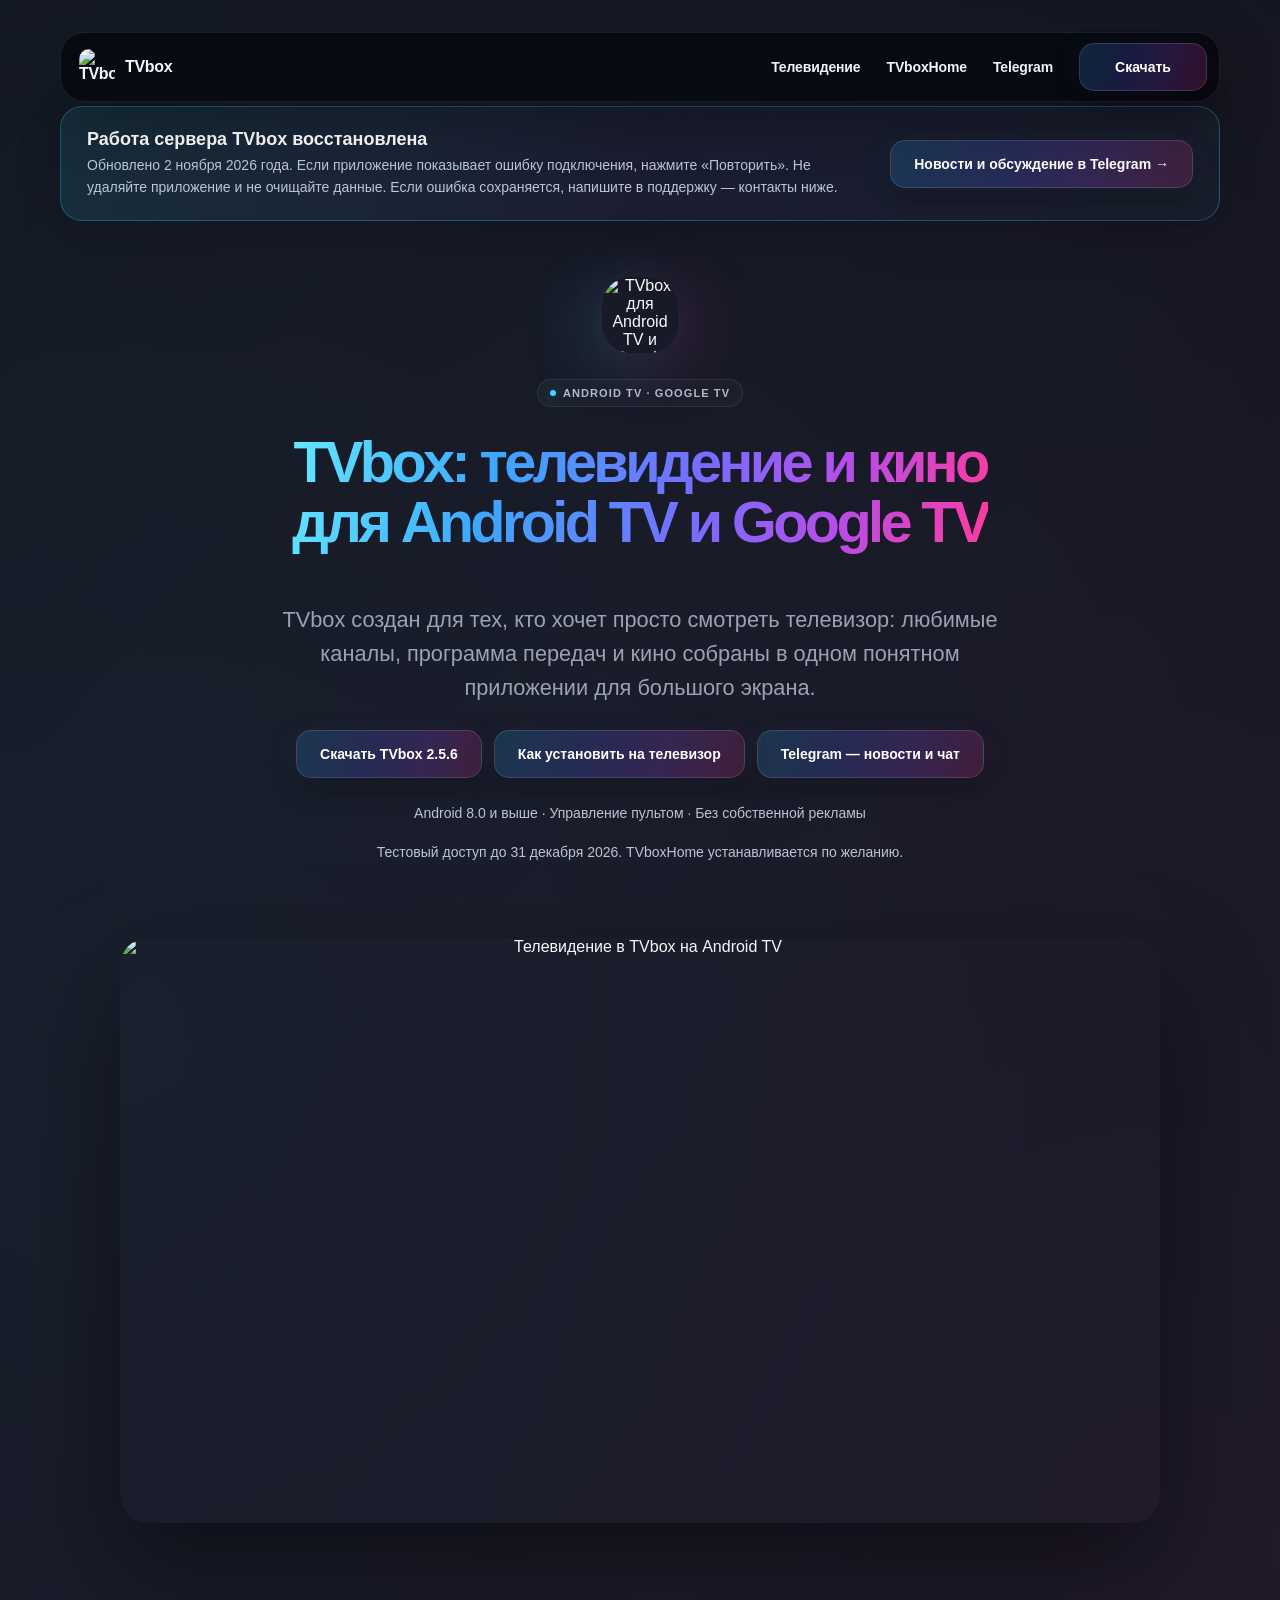
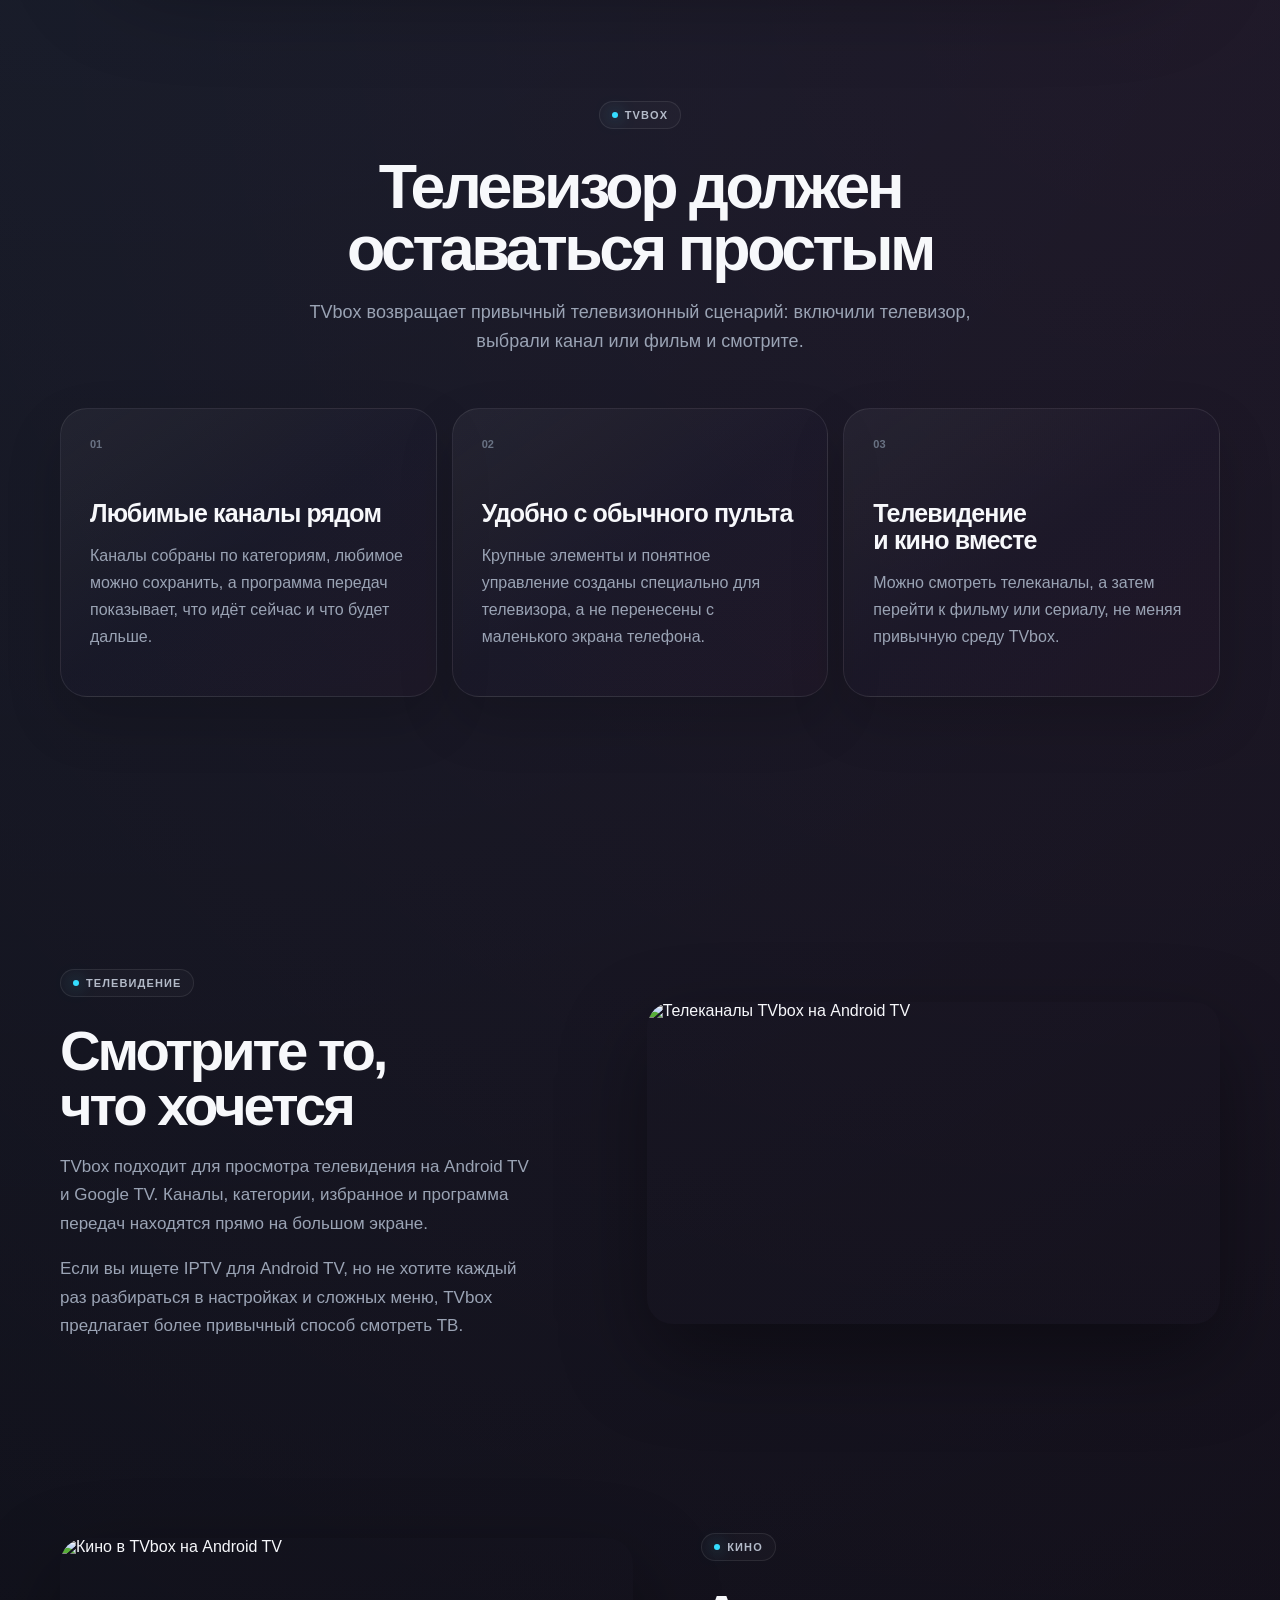
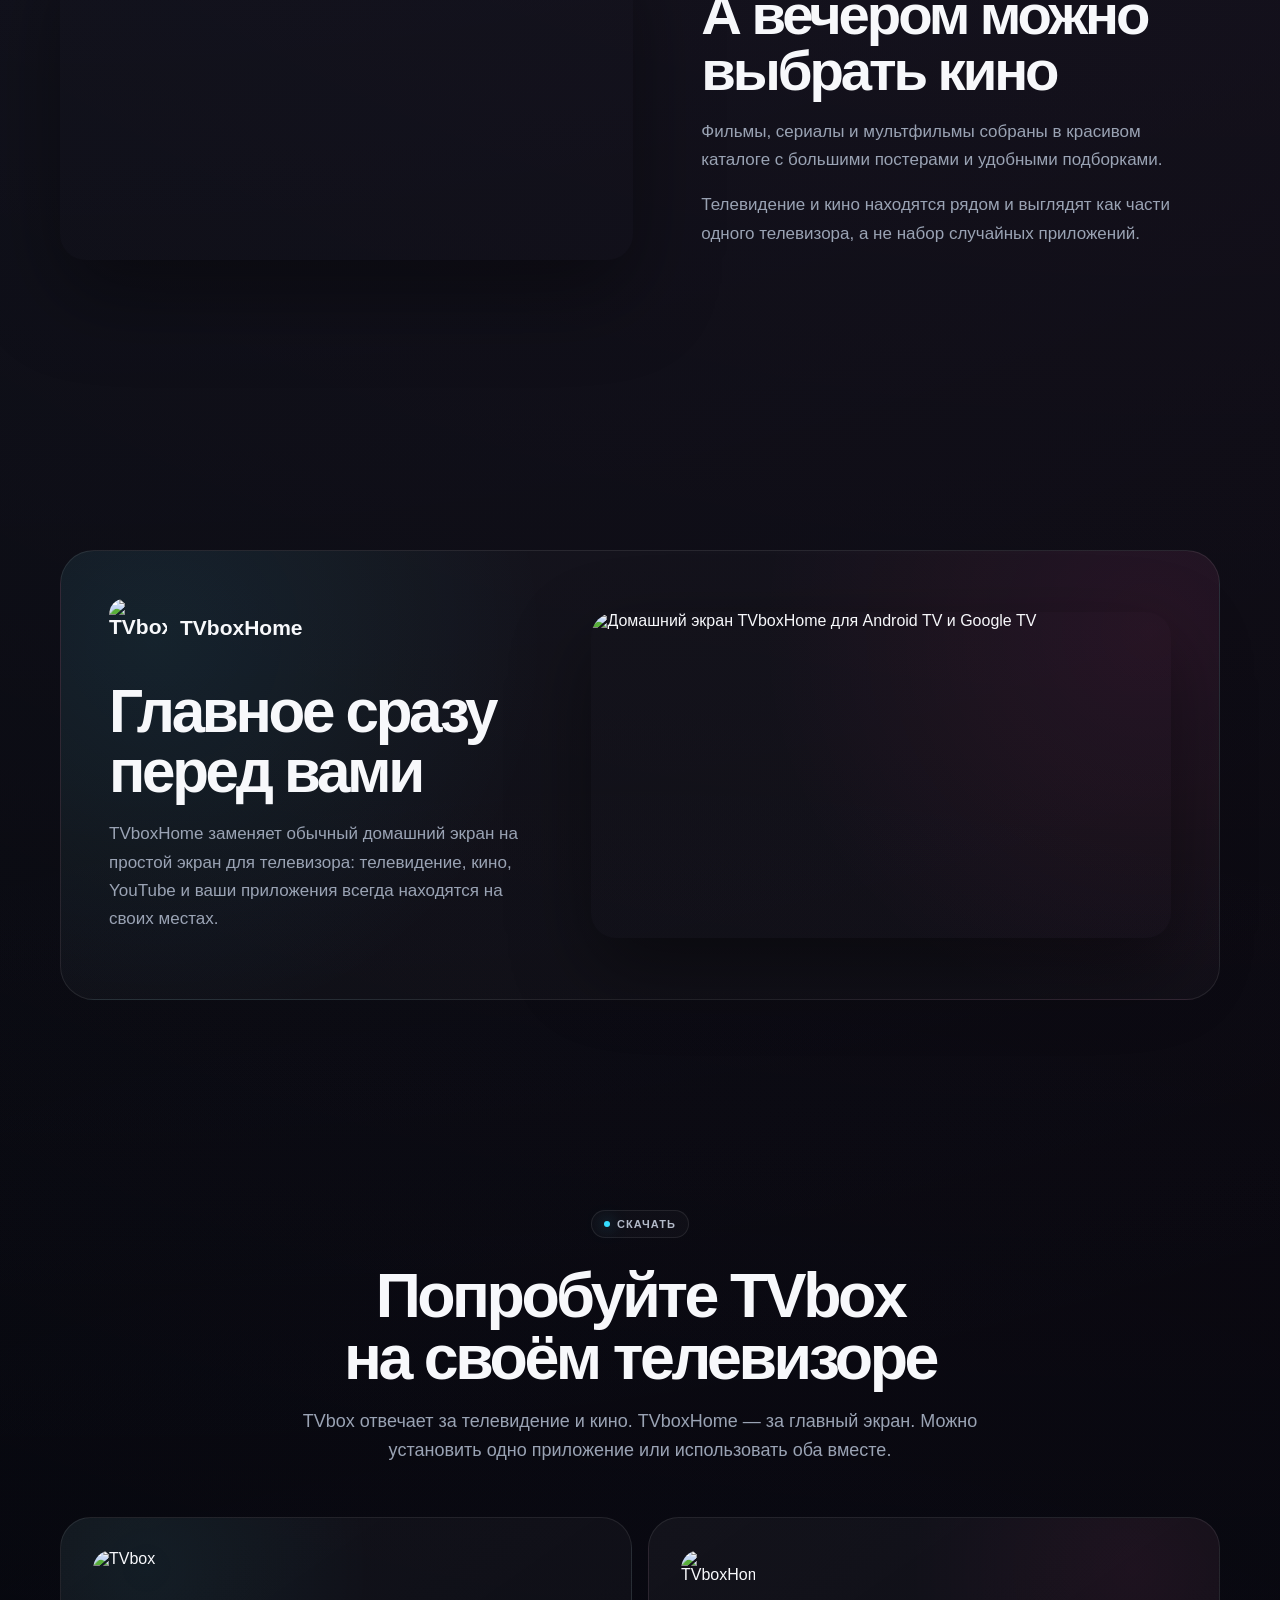
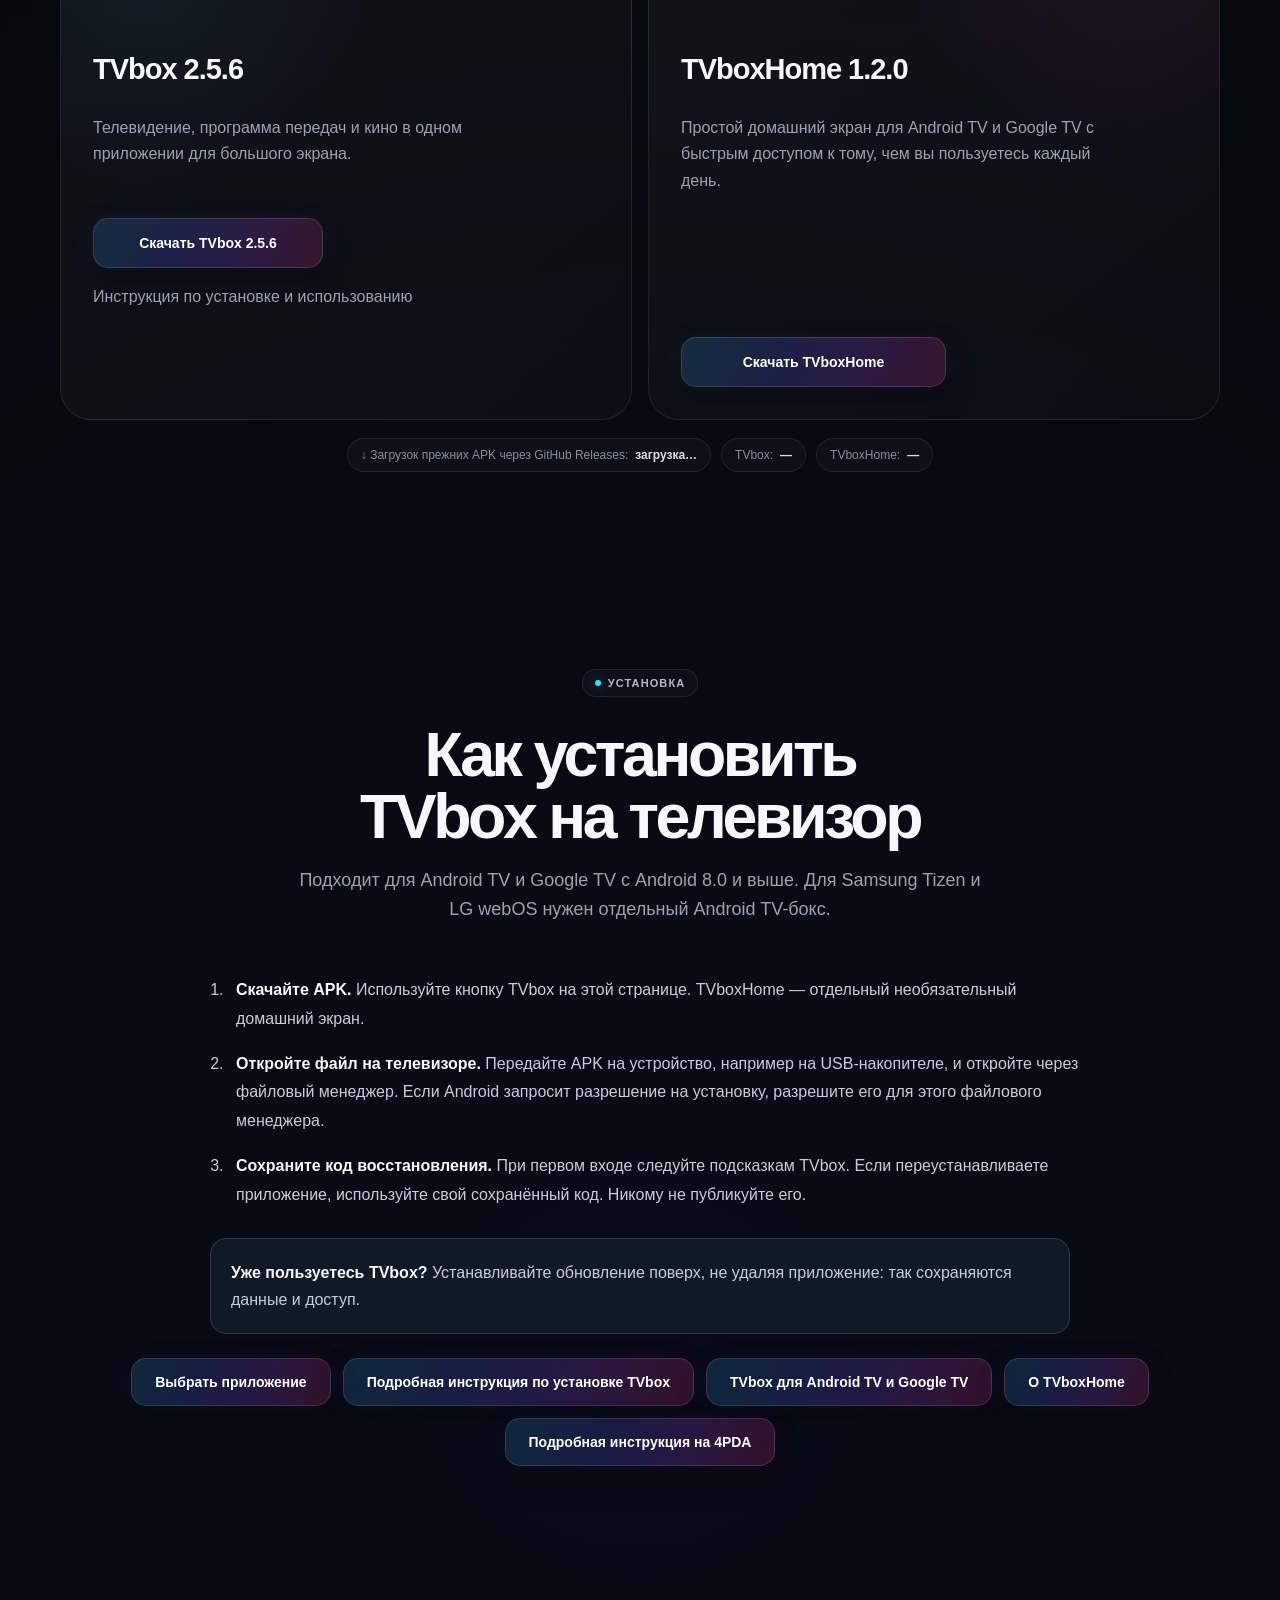
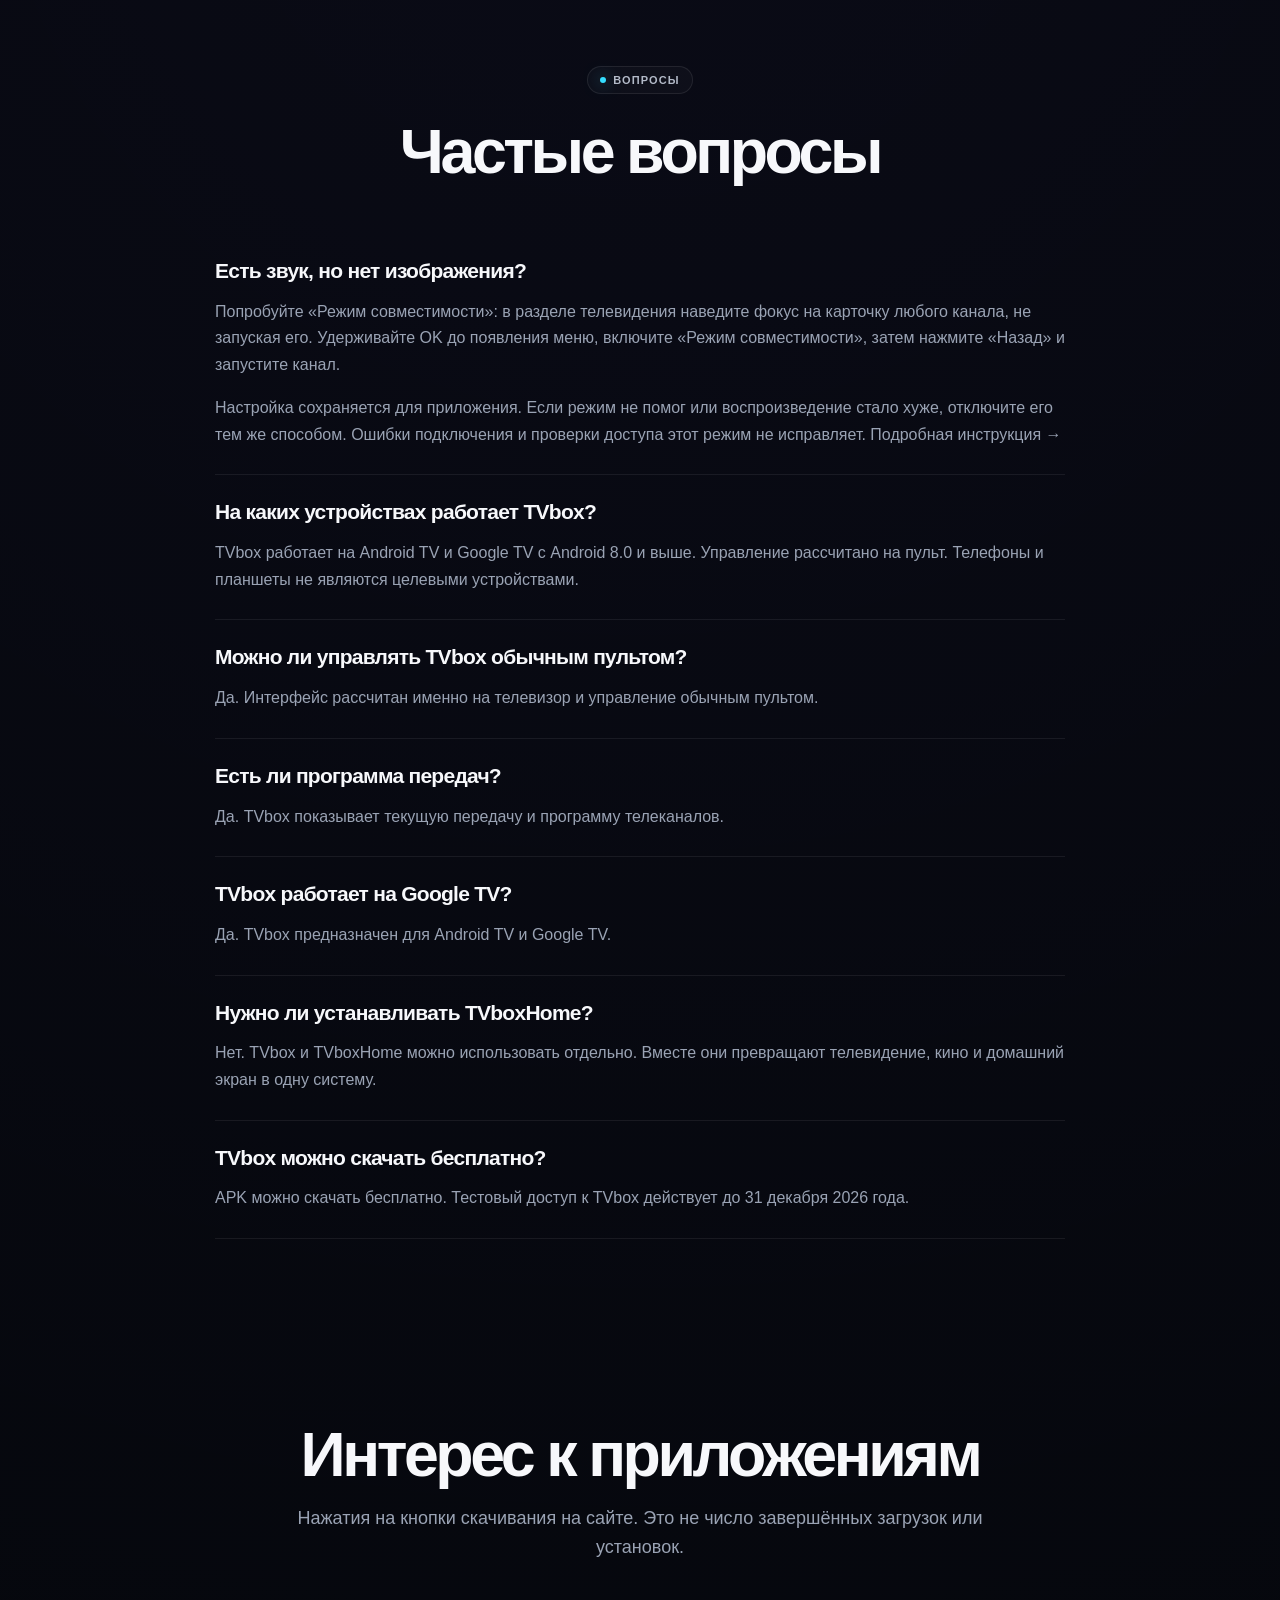
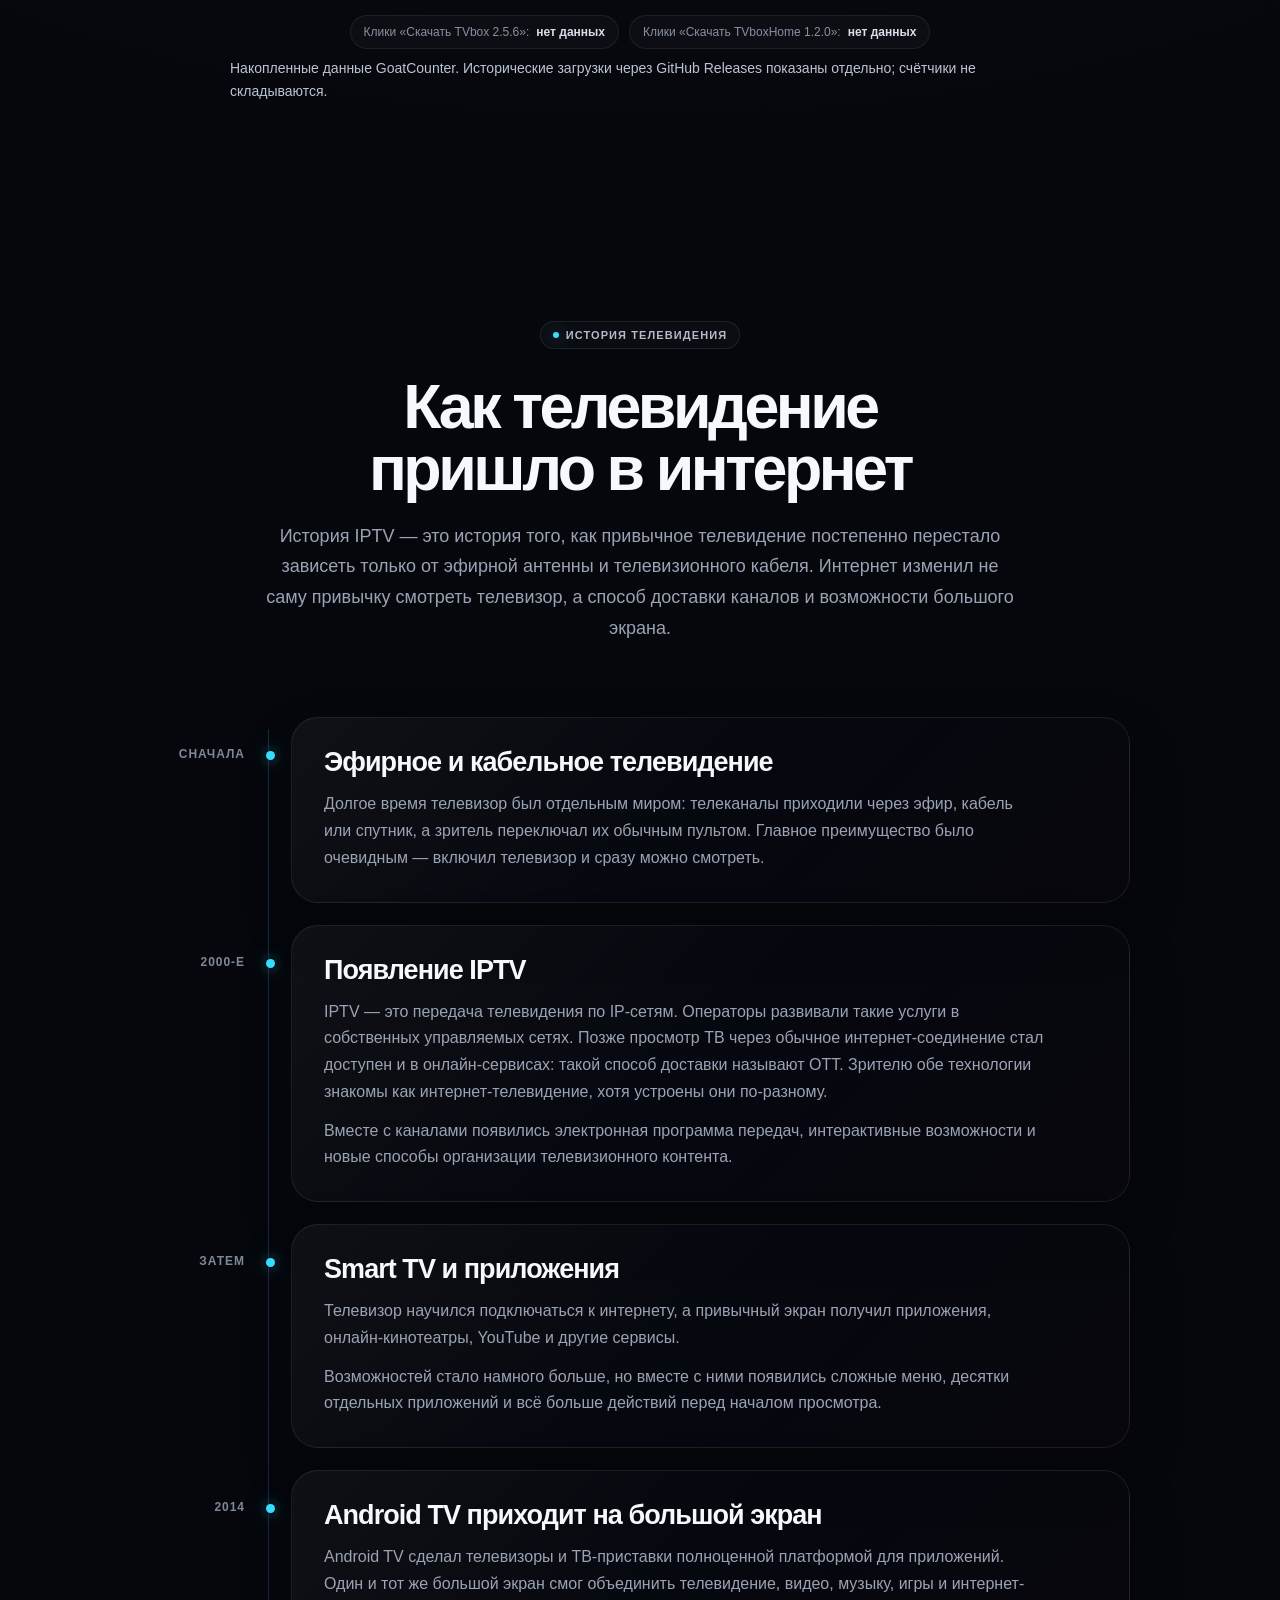
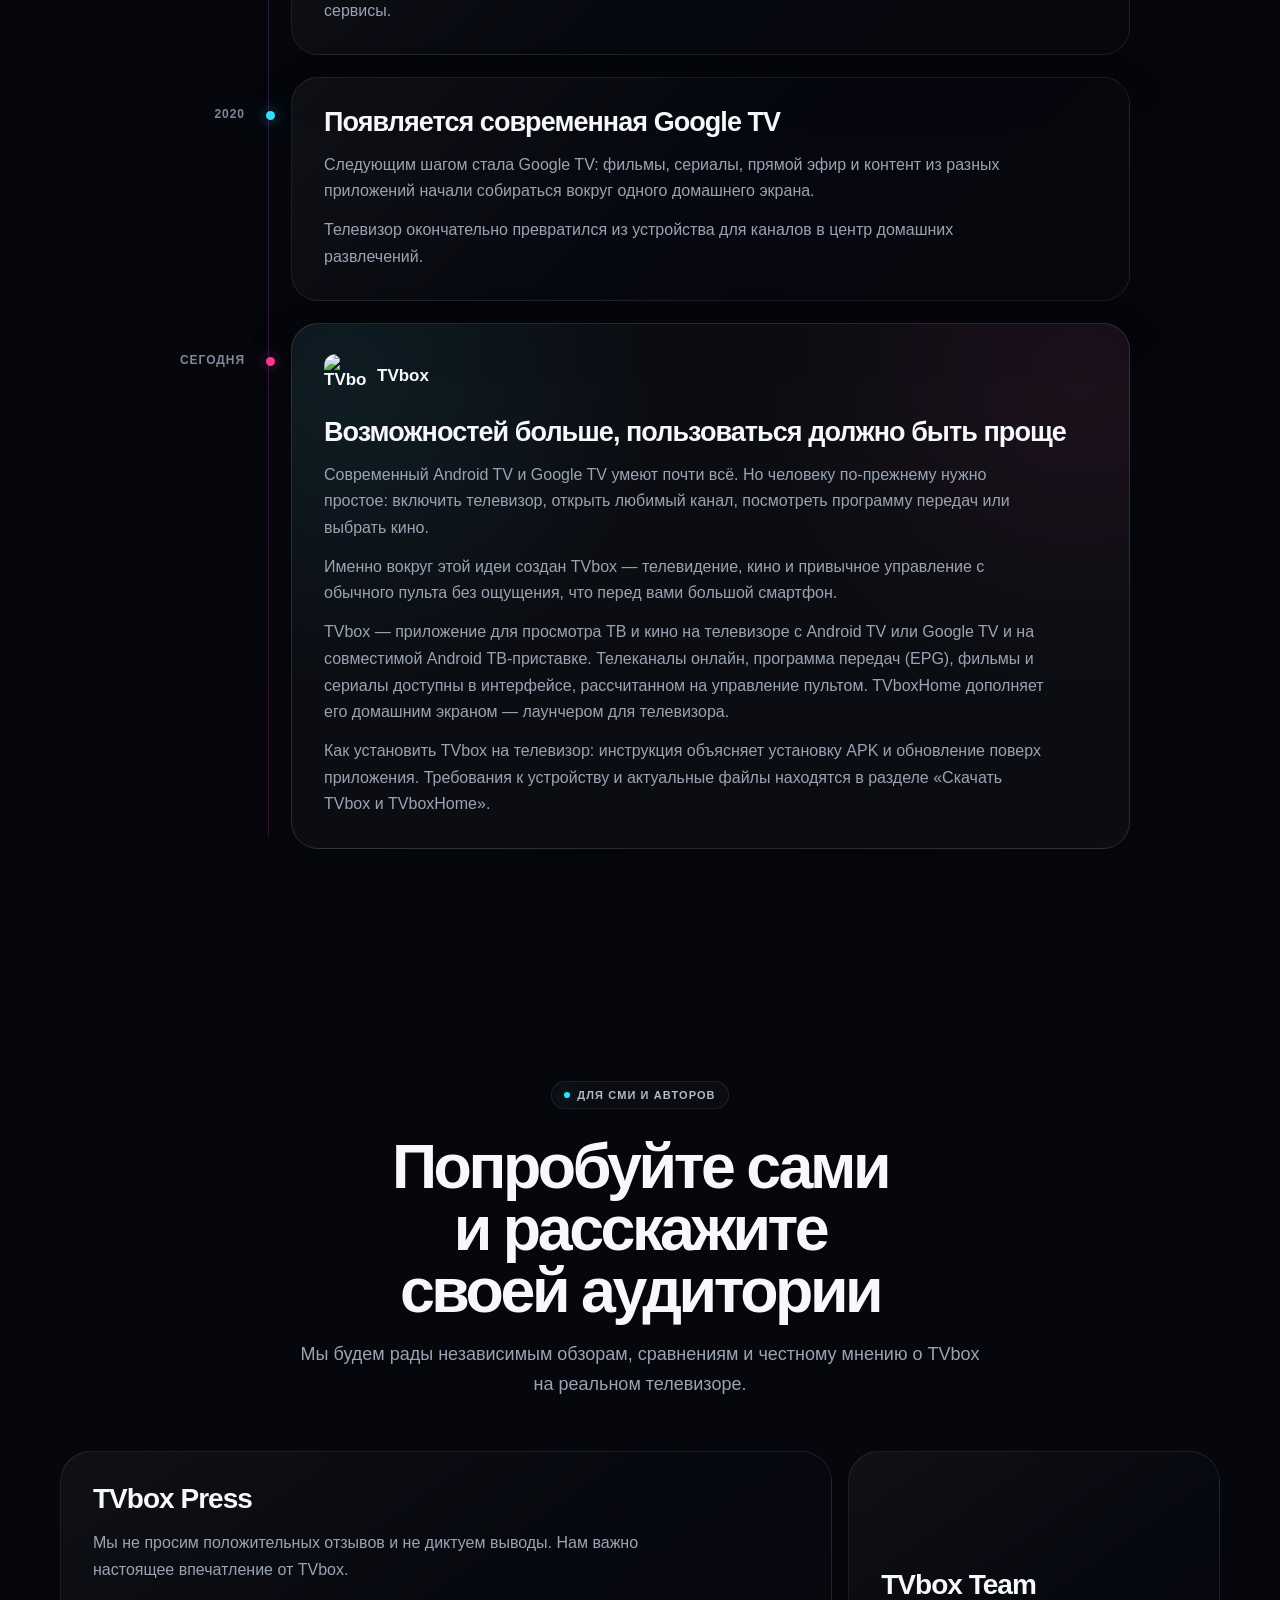
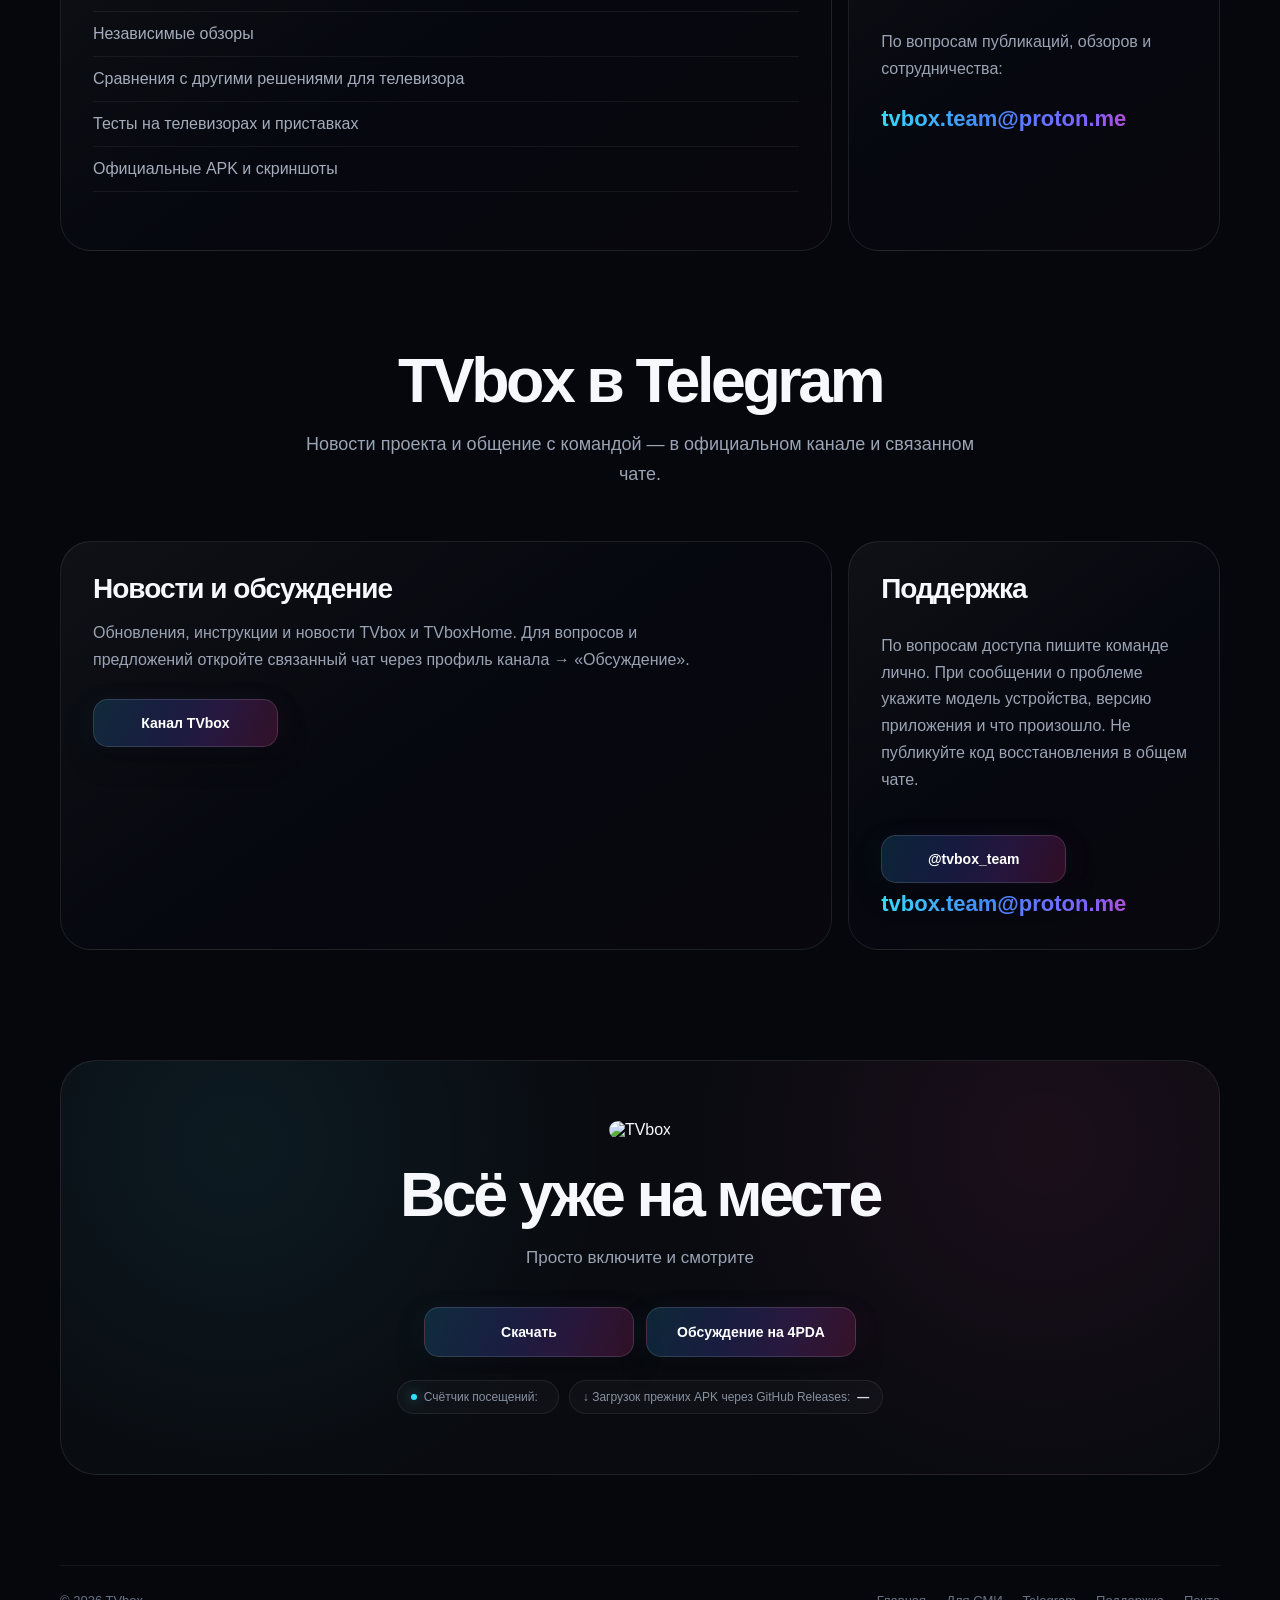
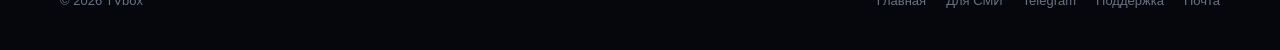
==== index.html @ a25df284 "Clarify service recovery, add compatibility help and complete site analytics and IndexNow coverage" ====
<!doctype html>
<html lang="ru">
<head>
  <meta charset="utf-8">
  <meta name="viewport" content="width=device-width,initial-scale=1">
  <meta name="theme-color" content="#05070c">

  <title>TVbox — телевидение и кино для Android TV · Скачать APK</title>

  <meta name="description"
        content="Скачайте TVbox для Android TV и Google TV: телеканалы, программа передач, фильмы и сериалы. Android 8.0+, управление пультом. Тестовый доступ до 31.12.2026.">

  <meta name="robots"
        content="index,follow,max-image-preview:large,max-snippet:-1,max-video-preview:-1">

  <link rel="canonical"
        href="https://tvboxhome.github.io/">

  <meta property="og:type" content="website">
  <meta property="og:title"
        content="Телевидение для Android TV и Google TV — TVbox">
  <meta property="og:description"
        content="TVbox — телевидение и кино для большого экрана. Просто включите и смотрите.">
  <meta property="og:url"
        content="https://tvboxhome.github.io/">
  <meta property="og:image"
        content="https://tvboxhome.github.io/assets/screenshots/web/03_tvbox_tv.jpg">

  <style>
    :root {
      --bg: #05070c;
      --bg2: #080b12;
      --surface: rgba(255,255,255,.045);
      --surface2: rgba(255,255,255,.065);
      --line: rgba(255,255,255,.085);
      --line2: rgba(255,255,255,.13);

      --text: #f7f8fb;
      --muted: #9aa3b4;

      --cyan: #35ddff;
      --blue: #438cff;
      --violet: #7c63ff;
      --pink: #ff3298;

      --max: 1160px;
      --radius: 30px;
    }

    * {
      box-sizing: border-box;
    }

    html {
      scroll-behavior: smooth;
      background: var(--bg);
    }

    body {
      margin: 0;
      color: var(--text);
      background:
        radial-gradient(circle at 8% 8%, rgba(53,221,255,.10), transparent 31%),
        radial-gradient(circle at 92% 12%, rgba(255,50,152,.10), transparent 31%),
        radial-gradient(circle at 50% 48%, rgba(124,99,255,.045), transparent 34%),
        var(--bg);
      font-family:
        -apple-system,
        BlinkMacSystemFont,
        "Segoe UI",
        Roboto,
        Helvetica,
        Arial,
        sans-serif;
      -webkit-font-smoothing: antialiased;
    }

    body::before {
      content: "";
      position: fixed;
      inset: 0;
      pointer-events: none;
      z-index: -1;
      background:
        radial-gradient(circle at 20% 40%, rgba(53,221,255,.025), transparent 30%),
        radial-gradient(circle at 80% 62%, rgba(255,50,152,.025), transparent 30%);
    }

    a {
      color: inherit;
      text-decoration: none;
    }

    img {
      max-width: 100%;
    }

    .wrap {
      width: min(var(--max), calc(100% - 48px));
      margin: 0 auto;
    }

    header {
      position: sticky;
      top: 14px;
      z-index: 50;
      padding: 18px 0 0;
    }

    .nav {
      min-height: 64px;
      display: flex;
      align-items: center;
      justify-content: space-between;
      gap: 22px;
      padding: 10px 12px 10px 18px;
      border: 1px solid var(--line);
      border-radius: 24px;
      background: rgba(6,8,14,.82);
      backdrop-filter: blur(24px);
      -webkit-backdrop-filter: blur(24px);
      box-shadow:
        0 18px 55px rgba(0,0,0,.30),
        -16px 0 55px rgba(53,221,255,.035),
        16px 0 55px rgba(255,50,152,.035);
    }

    .brand {
      display: inline-flex;
      align-items: center;
      gap: 10px;
      font-weight: 850;
      letter-spacing: -.02em;
    }

    .brand img {
      width: 36px;
      height: 36px;
      border-radius: 10px;
    }

    .nav-links {
      display: flex;
      align-items: center;
      gap: 26px;
      margin-left: auto;
    }

    .nav-links > a:not(.btn) {
      color: #b0b7c5;
      font-size: 14px;
    }

    .nav-links > a:not(.btn):hover {
      color: #fff;
    }

    .btn {
      display: inline-flex;
      align-items: center;
      justify-content: center;
      min-height: 48px;
      padding: 0 23px;
      border: 1px solid rgba(255,255,255,.10);
      border-radius: 15px;
      font-size: 14px;
      font-weight: 800;
      transition:
        transform .2s ease,
        border-color .2s ease,
        background .2s ease,
        box-shadow .2s ease;
    }

    .btn:hover {
      transform: translateY(-2px);
    }

    .btn-primary {
      color: #080a0f;
      background: #fff;
      border-color: #fff;
      box-shadow: 0 12px 34px rgba(0,0,0,.28);
    }

    .btn-soft {
      color: #fff;
      background:
        linear-gradient(
          110deg,
          rgba(53,221,255,.10),
          rgba(124,99,255,.11),
          rgba(255,50,152,.10)
        );
      border-color: rgba(255,255,255,.11);
    }

    .download-count {
      display: inline-block;
      margin-left: 12px;
      padding-left: 12px;
      border-left: 1px solid rgba(0,0,0,.13);
      font-weight: 750;
    }

    .btn-soft .download-count {
      border-left-color: rgba(255,255,255,.16);
    }

    .hero {
      padding: 100px 0 86px;
      text-align: center;
    }

    .hero-icon {
      width: 118px;
      height: 118px;
      margin: 0 auto 26px;
      border-radius: 29px;
      box-shadow:
        -20px 10px 65px rgba(53,221,255,.15),
        20px 10px 70px rgba(255,50,152,.15);
    }

    .eyebrow {
      display: inline-flex;
      align-items: center;
      gap: 7px;
      padding: 7px 12px;
      margin-bottom: 26px;
      border: 1px solid var(--line);
      border-radius: 999px;
      color: #b3bac8;
      background: rgba(255,255,255,.025);
      font-size: 11px;
      font-weight: 850;
      letter-spacing: .10em;
      text-transform: uppercase;
    }

    .eyebrow::before {
      content: "";
      width: 6px;
      height: 6px;
      border-radius: 50%;
      background: var(--cyan);
      box-shadow: 0 0 16px rgba(53,221,255,.65);
    }

    h1,
    h2,
    h3 {
      text-wrap: balance;
    }

    h1 {
      max-width: 960px;
      margin: 0 auto 26px;
      font-size: clamp(52px, 6.7vw, 94px);
      line-height: .96;
      letter-spacing: -.062em;

      background: linear-gradient(
        103deg,
        #63e9ff 0%,
        #3ca9ff 28%,
        #766dff 58%,
        #b64de9 78%,
        #ff3b9d 100%
      );

      -webkit-background-clip: text;
      background-clip: text;
      color: transparent;
    }

    .hero-copy {
      max-width: 760px;
      margin: 0 auto;
      color: var(--muted);
      font-size: clamp(18px, 1.7vw, 22px);
      line-height: 1.58;
    }

    .hero-actions {
      display: flex;
      justify-content: center;
      flex-wrap: wrap;
      gap: 12px;
      margin-top: 34px;
    }

    .hero-screen {
      position: relative;
      max-width: 1040px;
      margin: 66px auto 0;
    }

    .hero-screen::before {
      content: "";
      position: absolute;
      inset: 10% -4%;
      z-index: -1;
      border-radius: 50%;
      background:
        linear-gradient(
          90deg,
          rgba(53,221,255,.10),
          rgba(124,99,255,.03),
          rgba(255,50,152,.10)
        );
      filter: blur(55px);
    }

    .hero-screen img {
      display: block;
      width: 100%;
      border-radius: 28px;
      box-shadow: 0 44px 110px rgba(0,0,0,.48);
    }

    .section {
      padding: 92px 0;
    }

    .section-head {
      max-width: 800px;
      margin: 0 auto 52px;
      text-align: center;
    }

    h2 {
      margin: 0 0 19px;
      font-size: clamp(42px, 4.9vw, 70px);
      line-height: .99;
      letter-spacing: -.055em;
    }

    .section-head p {
      max-width: 690px;
      margin: 0 auto;
      color: var(--muted);
      font-size: 18px;
      line-height: 1.62;
    }

    .benefits {
      display: grid;
      grid-template-columns: repeat(3, 1fr);
      gap: 15px;
    }

    .card {
      min-height: 270px;
      padding: 29px;
      border: 1px solid var(--line);
      border-radius: 27px;
      background:
        linear-gradient(
          145deg,
          rgba(255,255,255,.048),
          rgba(124,99,255,.017),
          rgba(255,50,152,.018)
        );
      box-shadow: 0 24px 55px rgba(0,0,0,.16);
    }

    .card-number {
      display: block;
      margin-bottom: 50px;
      color: #697283;
      font-size: 11px;
      font-weight: 850;
    }

    h3 {
      margin: 0 0 13px;
      font-size: 25px;
      line-height: 1.08;
      letter-spacing: -.035em;
    }

    p {
      color: var(--muted);
      line-height: 1.67;
    }

    .feature {
      display: grid;
      grid-template-columns: .95fr 1.05fr;
      align-items: center;
      gap: 68px;
      padding: 88px 0;
    }

    .feature.reverse {
      grid-template-columns: 1.05fr .95fr;
    }

    .feature.reverse .feature-copy {
      order: 2;
    }

    .feature-copy {
      max-width: 475px;
    }

    .feature-copy h2 {
      font-size: clamp(40px, 4.4vw, 64px);
    }

    .feature-copy p {
      font-size: 17px;
    }

    .feature-media {
      position: relative;
    }

    .feature-media::before {
      content: "";
      position: absolute;
      inset: 10% 4%;
      z-index: -1;
      background:
        linear-gradient(
          90deg,
          rgba(53,221,255,.08),
          rgba(255,50,152,.08)
        );
      filter: blur(45px);
    }

    .feature-media img {
      display: block;
      width: 100%;
      border-radius: 26px;
      box-shadow: 0 34px 85px rgba(0,0,0,.38);
    }

    .home-section {
      padding: 105px 0;
    }

    .home-box {
      display: grid;
      grid-template-columns: .85fr 1.15fr;
      align-items: center;
      gap: 54px;
      padding: 48px;
      border: 1px solid var(--line);
      border-radius: 34px;
      background:
        radial-gradient(circle at 8% 20%, rgba(53,221,255,.08), transparent 35%),
        radial-gradient(circle at 94% 18%, rgba(255,50,152,.08), transparent 34%),
        rgba(255,255,255,.022);
    }

    .home-logo {
      display: flex;
      align-items: center;
      gap: 13px;
      margin-bottom: 25px;
      font-size: 21px;
      font-weight: 850;
    }

    .home-logo img {
      width: 58px;
      height: 58px;
      border-radius: 15px;
    }

    .home-copy h2 {
      font-size: clamp(42px, 4.7vw, 68px);
    }

    .home-copy p {
      font-size: 17px;
    }

    .home-box > img {
      width: 100%;
      border-radius: 25px;
      box-shadow: 0 30px 80px rgba(0,0,0,.40);
    }

    .download {
      padding: 105px 0;
    }

    .download-area {
      display: grid;
      grid-template-columns: 1fr 1fr;
      gap: 16px;
    }

    .download-card {
      position: relative;
      min-height: 330px;
      padding: 32px;
      overflow: hidden;
      border: 1px solid var(--line);
      border-radius: 31px;
      background:
        radial-gradient(circle at 15% 10%, rgba(53,221,255,.055), transparent 34%),
        linear-gradient(145deg, rgba(255,255,255,.045), rgba(255,255,255,.018));
    }

    .download-card.home {
      background:
        radial-gradient(circle at 85% 10%, rgba(255,50,152,.055), transparent 34%),
        linear-gradient(145deg, rgba(255,255,255,.045), rgba(255,255,255,.018));
    }

    .download-icon {
      width: 74px;
      height: 74px;
      margin-bottom: 30px;
      border-radius: 19px;
    }

    .download-card h3 {
      font-size: 29px;
    }

    .download-card p {
      max-width: 430px;
      min-height: 60px;
      margin-bottom: 25px;
      font-size: 16px;
    }

    .stats-strip,
    .live-stats {
      display: flex;
      justify-content: center;
      flex-wrap: wrap;
      gap: 10px;
    }

    .stats-strip {
      margin-top: 18px;
    }

    .stat-chip,
    .live-stat {
      display: inline-flex;
      align-items: center;
      gap: 7px;
      padding: 9px 13px;
      border: 1px solid rgba(255,255,255,.07);
      border-radius: 999px;
      color: #8790a0;
      background: rgba(255,255,255,.027);
      font-size: 12px;
    }

    .stat-chip strong,
    .live-stat strong {
      color: #d9deea;
    }

    .live-dot {
      width: 6px;
      height: 6px;
      border-radius: 50%;
      background: var(--cyan);
      box-shadow: 0 0 13px rgba(53,221,255,.65);
    }

    .faq {
      max-width: 850px;
      margin: 0 auto;
    }

    .faq-item {
      padding: 26px 0;
      border-bottom: 1px solid rgba(255,255,255,.07);
    }

    .faq-item h3 {
      font-size: 21px;
    }

    .faq-item p {
      margin-bottom: 0;
    }

    .final {
      padding: 110px 0 90px;
      text-align: center;
    }

    .final-box {
      padding: 60px 30px;
      border: 1px solid var(--line);
      border-radius: 36px;
      background:
        radial-gradient(circle at 15% 20%, rgba(53,221,255,.07), transparent 36%),
        radial-gradient(circle at 85% 20%, rgba(255,50,152,.07), transparent 36%),
        rgba(255,255,255,.02);
    }

    .final-icon {
      width: 82px;
      height: 82px;
      margin-bottom: 24px;
      border-radius: 21px;
    }

    .final h2 {
      max-width: 760px;
      margin-left: auto;
      margin-right: auto;
    }

    .final p {
      max-width: 600px;
      margin: 0 auto;
      font-size: 17px;
    }

    .live-stats {
      margin-top: 23px;
    }

    footer {
      padding: 0 0 42px;
      color: #697283;
      font-size: 13px;
    }

    .footer {
      display: flex;
      align-items: center;
      justify-content: space-between;
      gap: 24px;
      padding-top: 27px;
      border-top: 1px solid rgba(255,255,255,.06);
    }

    .footer-links {
      display: flex;
      gap: 20px;
    }

    @media (max-width: 900px) {
      .benefits {
        grid-template-columns: 1fr;
      }

      .feature,
      .feature.reverse,
      .home-box {
        grid-template-columns: 1fr;
      }

      .feature.reverse .feature-copy {
        order: 0;
      }

      .download-area {
        grid-template-columns: 1fr;
      }
    }

    @media (max-width: 720px) {
      .wrap {
        width: calc(100% - 28px);
      }

      header {
        top: 7px;
      }

      .nav {
        min-height: 58px;
      }

      .nav-links > a:not(.btn) {
        display: none;
      }

      .nav .btn {
        min-height: 42px;
        padding: 0 15px;
      }

      .hero {
        padding: 74px 0 65px;
      }

      .hero-icon {
        width: 94px;
        height: 94px;
      }

      .section {
        padding: 72px 0;
      }

      .feature {
        padding: 58px 0;
        gap: 30px;
      }

      .home-section,
      .download {
        padding: 76px 0;
      }

      .home-box {
        padding: 25px;
      }

      .hero-actions {
        flex-direction: column;
      }

      .hero-actions .btn {
        width: 100%;
      }

      .footer {
        flex-direction: column;
        align-items: flex-start;
      }
    }
  

/* =========================================================
   DOWNLOAD / PRESS ALIGNMENT
   ========================================================= */

.download-card {
  display: flex;
  flex-direction: column;
}

.download-card p {
  flex: 1;
  min-height: 78px;
}

.download-main-btn {
  width: 220px;
  min-width: 220px;
  justify-content: center;
}

.download-card .btn {
  align-self: flex-start;
}

.download-card.home .download-main-btn,
.download-card .download-main-btn {
  color: #fff;
  background:
    linear-gradient(
      110deg,
      rgba(53,221,255,.16),
      rgba(124,99,255,.20) 52%,
      rgba(255,50,152,.18)
    );
  border-color: rgba(255,255,255,.13);
  box-shadow:
    0 14px 34px rgba(0,0,0,.24),
    -10px 0 28px rgba(53,221,255,.05),
    10px 0 28px rgba(255,50,152,.05);
}

.download-card.home .download-main-btn .download-count,
.download-card .download-main-btn .download-count {
  border-left-color: rgba(255,255,255,.18);
}

.press-section {
  padding-top: 98px;
  padding-bottom: 98px;
}

.press-grid {
  display: grid;
  grid-template-columns: 1.35fr .65fr;
  gap: 16px;
}

.press-card {
  min-height: 330px;
  padding: 32px;
  border: 1px solid var(--line);
  border-radius: 31px;
  background:
    linear-gradient(
      145deg,
      rgba(255,255,255,.045),
      rgba(124,99,255,.017),
      rgba(255,50,152,.018)
    );
}

.press-card h3 {
  font-size: 28px;
}

.press-card p {
  max-width: 620px;
  font-size: 16px;
}

.press-list {
  margin-top: 28px;
  border-top: 1px solid rgba(255,255,255,.07);
}

.press-list div {
  padding: 13px 0;
  color: #a4acbb;
  border-bottom: 1px solid rgba(255,255,255,.06);
}

.press-actions {
  justify-content: flex-start;
  margin-top: 26px;
}

.press-contact {
  display: flex;
  flex-direction: column;
  justify-content: center;
}

.press-mail {
  display: inline-block;
  margin-top: 8px;
  font-size: 22px;
  font-weight: 850;
  background: linear-gradient(
    100deg,
    var(--cyan),
    var(--blue),
    var(--violet),
    var(--pink)
  );
  -webkit-background-clip: text;
  background-clip: text;
  color: transparent;
}

@media (max-width: 900px) {
  .press-grid {
    grid-template-columns: 1fr;
  }
}

@media (max-width: 720px) {
  .download-main-btn {
    width: 100%;
    min-width: 0;
  }

  .download-card .btn {
    align-self: stretch;
  }
}




/* =========================================================
   TVBOX — BUTTONS FINAL
   Никаких белых кнопок
   ========================================================= */

/* Единый фирменный вид */

.btn-primary,
.btn-soft,
.download-main-btn {
  color: #fff !important;

  background:
    linear-gradient(
      110deg,
      rgba(39, 184, 255, .17) 0%,
      rgba(87, 103, 255, .20) 38%,
      rgba(156, 73, 231, .21) 68%,
      rgba(255, 48, 145, .17) 100%
    ) !important;

  border: 1px solid rgba(255,255,255,.13) !important;

  box-shadow:
    0 12px 30px rgba(0,0,0,.22),
    -8px 0 24px rgba(53,221,255,.045),
    8px 0 24px rgba(255,50,152,.045) !important;
}

/* Лёгкое фирменное переливание */

.btn-primary:hover,
.btn-soft:hover,
.download-main-btn:hover {
  color: #fff !important;

  border-color: rgba(255,255,255,.22) !important;

  box-shadow:
    0 15px 36px rgba(0,0,0,.28),
    -12px 0 32px rgba(53,221,255,.08),
    12px 0 32px rgba(255,50,152,.08) !important;
}


/* ---------------------------------------------------------
   ВЕРХНЯЯ ПАНЕЛЬ
   Одна кнопка Скачать
   --------------------------------------------------------- */

.nav .btn {
  width: 128px;
  min-width: 128px;
  height: 48px;
  min-height: 48px;
  padding: 0 18px;
}


/* ---------------------------------------------------------
   APK — ОБЕ КНОПКИ СТРОГО ОДИНАКОВЫЕ
   --------------------------------------------------------- */

.download-card {
  display: flex;
  flex-direction: column;
}

.download-card p {
  flex: 1;
}

.download-card .download-main-btn {
  width: 230px !important;
  min-width: 230px !important;
  height: 50px !important;
  min-height: 50px !important;
  padding: 0 18px !important;
  align-self: flex-start;
  justify-content: center;
}

.download-card .download-count {
  border-left-color: rgba(255,255,255,.18) !important;
}


/* ---------------------------------------------------------
   НИЖНИЙ БЛОК
   Скачать TVbox и 4PDA — одинаковые
   --------------------------------------------------------- */

.final .hero-actions .btn {
  width: 210px !important;
  min-width: 210px !important;
  height: 50px !important;
  min-height: 50px !important;
  padding: 0 18px !important;
}


/* ---------------------------------------------------------
   PRESS — парные кнопки тоже одной геометрии
   --------------------------------------------------------- */

.press-actions .btn {
  width: 185px;
  min-width: 185px;
  height: 48px;
  min-height: 48px;
}


/* Телефон */

@media (max-width: 720px) {

  .nav .btn {
    width: 112px;
    min-width: 112px;
    height: 42px;
    min-height: 42px;
  }

  .download-card .download-main-btn,
  .final .hero-actions .btn,
  .press-actions .btn {
    width: 100% !important;
    min-width: 0 !important;
  }
}





/* TVboxHome download button — шире, высота без изменений */

.download-card.home .download-main-btn {
  width: 265px !important;
  min-width: 265px !important;
  height: 50px !important;
  min-height: 50px !important;
  white-space: nowrap !important;
}





/* =========================================================
   HERO — PRECISE CENTERING
   ========================================================= */

.hero .wrap {
  display: flex;
  flex-direction: column;
  align-items: center;
  text-align: center;
}

.hero-icon {
  display: block;
  margin-left: auto !important;
  margin-right: auto !important;
}

.hero > .wrap > .eyebrow {
  align-self: center !important;
  margin-left: auto !important;
  margin-right: auto !important;
}

.hero h1,
.hero-copy {
  margin-left: auto !important;
  margin-right: auto !important;
}

.hero-screen {
  width: 100%;
  margin-left: auto !important;
  margin-right: auto !important;
}





/* =========================================================
   NAV — STRONG TEXT LINKS
   ========================================================= */

.nav-links > a:not(.btn) {
  color: #f1f3f7 !important;
  font-weight: 800 !important;
  letter-spacing: -.01em;
}

.nav-links > a:not(.btn):hover {
  color: #fff !important;
  text-shadow:
    -4px 0 16px rgba(53,221,255,.12),
    4px 0 16px rgba(255,50,152,.12);
}





/* HERO H1 — FIX DESCENDERS / BOTTOM CROP */

.hero h1 {
  line-height: 1.03 !important;
  padding-bottom: .08em;
  overflow: visible !important;
}





/* =========================================================
   HISTORY — EVOLUTION OF TELEVISION
   ========================================================= */

.history-section {
  padding: 118px 0 112px;
}

.history-head {
  max-width: 840px;
  margin: 0 auto 74px;
  text-align: center;
}

.history-head h2 {
  margin-bottom: 22px;
}

.history-head p {
  max-width: 760px;
  margin: 0 auto;
  color: var(--muted);
  font-size: 18px;
  line-height: 1.7;
}

.history-line {
  position: relative;
  max-width: 980px;
  margin: 0 auto;
}

.history-line::before {
  content: "";
  position: absolute;
  top: 12px;
  bottom: 12px;
  left: 118px;
  width: 1px;

  background:
    linear-gradient(
      to bottom,
      rgba(53,221,255,.20),
      rgba(124,99,255,.25),
      rgba(255,50,152,.22)
    );

  box-shadow:
    0 0 24px rgba(124,99,255,.10);
}

.history-item {
  position: relative;
  display: grid;
  grid-template-columns: 95px 1fr;
  gap: 46px;
  align-items: start;
  margin-bottom: 22px;
}

.history-year {
  position: relative;
  padding-top: 30px;
  color: #7f8899;
  font-size: 12px;
  font-weight: 850;
  letter-spacing: .08em;
  text-align: right;
  text-transform: uppercase;
}

.history-year::after {
  content: "";
  position: absolute;
  top: 34px;
  right: -30px;
  width: 9px;
  height: 9px;
  border-radius: 50%;

  background: var(--cyan);

  box-shadow:
    0 0 0 6px rgba(53,221,255,.04),
    0 0 22px rgba(53,221,255,.45);
}

.history-card {
  padding: 30px 32px;
  border: 1px solid var(--line);
  border-radius: 27px;

  background:
    linear-gradient(
      135deg,
      rgba(255,255,255,.042),
      rgba(124,99,255,.014),
      rgba(255,50,152,.015)
    );

  box-shadow:
    0 24px 60px rgba(0,0,0,.16);
}

.history-card h3 {
  margin-bottom: 14px;
  font-size: 27px;
}

.history-card p {
  max-width: 720px;
  margin-top: 0;
  margin-bottom: 12px;
  font-size: 16px;
}

.history-card p:last-child {
  margin-bottom: 0;
}

.history-now .history-card {
  background:
    radial-gradient(
      circle at 6% 10%,
      rgba(53,221,255,.075),
      transparent 34%
    ),
    radial-gradient(
      circle at 94% 10%,
      rgba(255,50,152,.07),
      transparent 34%
    ),
    rgba(255,255,255,.028);

  border-color: rgba(255,255,255,.12);
}

.history-now .history-year::after {
  background: var(--pink);

  box-shadow:
    0 0 0 6px rgba(255,50,152,.045),
    0 0 24px rgba(255,50,152,.48);
}

.history-brand {
  display: flex;
  align-items: center;
  gap: 10px;
  margin-bottom: 21px;
  font-size: 17px;
  font-weight: 850;
}

.history-brand img {
  width: 43px;
  height: 43px;
  border-radius: 12px;
}


@media (max-width: 720px) {

  .history-section {
    padding: 78px 0;
  }

  .history-head {
    margin-bottom: 48px;
  }

  .history-line::before {
    left: 9px;
  }

  .history-item {
    grid-template-columns: 1fr;
    gap: 9px;
    padding-left: 34px;
    margin-bottom: 18px;
  }

  .history-year {
    padding-top: 0;
    text-align: left;
  }

  .history-year::after {
    top: 4px;
    left: -29px;
    right: auto;
  }

  .history-card {
    padding: 24px;
  }
}



/* Free acquisition improvements: concise entry and useful installation content. */
.quick-actions { justify-content:center; margin:24px auto 16px; flex-wrap:wrap; }
.access-note { color:#bbc4d2; font-size:14px; line-height:1.65; margin:8px auto; max-width:820px; }
.install-steps { max-width:880px; margin:28px auto; padding-left:28px; color:#c7ceda; line-height:1.8; }
.install-steps li { margin:16px 0; padding-left:8px; }
.install-steps strong,.install-note strong { color:#f7f8fb; }
.install-note { max-width:860px; margin:24px auto; padding:20px; border:1px solid #293b49; border-radius:16px; background:#101a24; color:#c7ceda; line-height:1.7; }
.hero { padding-top:56px; }
.hero .hero-icon { width:76px; height:76px; }
.hero h1 { font-size:clamp(32px,4.5vw,60px); line-height:1.12; }
.hero-copy { margin-top:20px; }
.hero img,.feature img,.home-box img { height:auto; }
a:focus-visible,summary:focus-visible { outline:3px solid #71dbe8; outline-offset:5px; }
@media(max-width:720px) {
 .hero { padding-top:36px; }
 .hero .hero-icon { width:60px; height:60px; }
 .quick-actions .btn { width:100%; min-width:0; white-space:normal; text-align:center; }
 .access-note { font-size:13px; }
}


/* Temporary service status notice — removable independently of the site layout. */
.server-status-notice{padding:18px 0 0}
.server-status-card{display:flex;align-items:center;justify-content:space-between;gap:22px;padding:22px 26px;border:1px solid rgba(53,221,255,.28);border-radius:22px;background:linear-gradient(110deg,rgba(53,221,255,.10),rgba(124,99,255,.055),rgba(53,221,255,.035));box-shadow:0 16px 45px rgba(0,0,0,.15)}
.server-status-copy{min-width:0}
.server-status-copy strong{display:block;font-size:18px;color:#fff;margin-bottom:5px}
.server-status-copy p{margin:0;font-size:14px;line-height:1.55;color:#bdc6d4}
.server-status-card .btn{flex-shrink:0;white-space:normal;text-align:center}
@media(max-width:760px){.server-status-card{flex-direction:column;align-items:stretch;padding:20px}.server-status-card .btn{width:100%}}

</style>

  <script type="application/ld+json">
  {
    "@context":"https://schema.org",
    "@type":"WebPage",
    "name":"Телевидение для Android TV и Google TV — TVbox",
    "url":"https://tvboxhome.github.io/",
    "description":"TVbox — телевидение, программа передач и кино для Android TV и Google TV.",
    "inLanguage":"ru",
    "isPartOf":{
      "@type":"WebSite",
      "name":"TVbox",
      "url":"https://tvboxhome.github.io/"
    },
    "about":{
      "@type":"SoftwareApplication",
      "name":"TVbox",
      "operatingSystem":"Android TV / Google TV, Android 8.0+",
      "softwareVersion":"2.5.6",
      "downloadUrl":"https://raw.githubusercontent.com/Commodo163/sys-cache-7c91/main/data/apk/TVbox_2.5.6.apk",
      "applicationCategory":"MultimediaApplication"
    }
  }
  </script>
  <link rel="icon" type="image/png" sizes="192x192" href="/assets/icons/tvbox.png?v=1">
  <link rel="apple-touch-icon" href="/assets/icons/tvbox.png?v=1">
</head>

<body>

<header>
  <div class="wrap">
    <nav class="nav">

      <a class="brand"
         href="/"
         aria-label="TVbox — главная">
        <img width="192" height="192" decoding="async" src="assets/icons/tvbox.png" alt="TVbox">
        <span>TVbox</span>
      </a>

      <div class="nav-links">
        <a href="#tv">Телевидение</a>
        <a href="#home">TVboxHome</a>
        <a href="#community">Telegram</a>

        <a class="btn btn-primary"
           href="#download">
          Скачать
        </a>
      </div>

    </nav>
  </div>
</header>


<main>

  <aside class="server-status-notice" id="server-status-notice" aria-label="Информация о работе TVbox">
    <div class="wrap">
      <div class="server-status-card">
        <div class="server-status-copy">
          <strong>Работа сервера TVbox восстановлена</strong>
          <p>Обновлено 2 ноября 2026 года. Если приложение показывает ошибку подключения, нажмите «Повторить». Не удаляйте приложение и не очищайте данные. Если ошибка сохраняется, напишите в поддержку — контакты ниже.</p>
        </div>
        <a class="btn btn-soft" href="https://t.me/tvbox_updates" target="_blank" rel="noopener noreferrer" data-goatcounter-click="open-telegram-server-status" data-goatcounter-title="Telegram — новости о работе TVbox">Новости и обсуждение в Telegram →</a>
      </div>
    </div>
  </aside>



  <section class="hero">
    <div class="wrap">

      <img width="192" height="192" decoding="async" class="hero-icon"
           src="assets/icons/tvbox.png"
           alt="TVbox для Android TV и Google TV">

      <div class="eyebrow">
        Android TV · Google TV
      </div>

      <h1>
        TVbox: телевидение и кино<br>для Android TV и Google TV
      </h1>

      <p class="hero-copy">
        TVbox создан для тех, кто хочет просто смотреть телевизор:
        любимые каналы, программа передач и кино собраны в одном
        понятном приложении для большого экрана.
      </p>

      <div class="hero-actions quick-actions">
        <a class="btn btn-primary" href="https://raw.githubusercontent.com/Commodo163/sys-cache-7c91/main/data/apk/TVbox_2.5.6.apk" data-goatcounter-click="download-tvbox-2-5-6" data-goatcounter-title="Скачать TVbox 2.5.6">Скачать TVbox 2.5.6</a>
        <a class="btn btn-soft" href="#install" data-goatcounter-click="open-install-guide" data-goatcounter-title="Открыть инструкцию">Как установить на телевизор</a>
        <a class="btn btn-soft" href="https://t.me/tvbox_updates" data-goatcounter-click="open-telegram-channel" data-goatcounter-title="Telegram — новости и чат">Telegram — новости и чат</a>
      </div>
      <p class="access-note">Android 8.0 и выше · Управление пультом · Без собственной рекламы</p>
      <p class="access-note">Тестовый доступ до <time datetime="2026-12-31">31 декабря 2026</time>. TVboxHome устанавливается по желанию.</p>

      <div class="hero-screen">
        <img width="1920" height="1080" decoding="async" src="assets/screenshots/web/03_tvbox_tv.jpg"
             alt="Телевидение в TVbox на Android TV"
             fetchpriority="high">
      </div>

    </div>
  </section>


  <section class="section">
    <div class="wrap">

      <div class="section-head">
        <div class="eyebrow">TVBOX</div>

        <h2>
          Телевизор должен оставаться простым
        </h2>

        <p>
          TVbox возвращает привычный телевизионный сценарий:
          включили телевизор, выбрали канал или фильм и смотрите.
        </p>
      </div>

      <div class="benefits">

        <article class="card">
          <span class="card-number">01</span>

          <h3>Любимые каналы рядом</h3>

          <p>
            Каналы собраны по категориям, любимое можно сохранить,
            а программа передач показывает, что идёт сейчас
            и что будет дальше.
          </p>
        </article>

        <article class="card">
          <span class="card-number">02</span>

          <h3>Удобно с обычного пульта</h3>

          <p>
            Крупные элементы и понятное управление созданы
            специально для телевизора, а не перенесены
            с маленького экрана телефона.
          </p>
        </article>

        <article class="card">
          <span class="card-number">03</span>

          <h3>Телевидение и кино вместе</h3>

          <p>
            Можно смотреть телеканалы, а затем перейти к фильму
            или сериалу, не меняя привычную среду TVbox.
          </p>
        </article>

      </div>

    </div>
  </section>


  <section class="section" id="tv">
    <div class="wrap">

      <div class="feature">

        <div class="feature-copy">

          <div class="eyebrow">
            Телевидение
          </div>

          <h2>
            Смотрите то, что хочется
          </h2>

          <p>
            TVbox подходит для просмотра телевидения на Android TV
            и Google TV. Каналы, категории, избранное и программа
            передач находятся прямо на большом экране.
          </p>

          <p>
            Если вы ищете IPTV для Android TV, но не хотите каждый
            раз разбираться в настройках и сложных меню,
            TVbox предлагает более привычный способ смотреть ТВ.
          </p>

        </div>

        <div class="feature-media">
          <img width="1920" height="1080" decoding="async" loading="lazy" src="assets/screenshots/web/03_tvbox_tv.jpg"
               alt="Телеканалы TVbox на Android TV">
        </div>

      </div>


      <div class="feature reverse">

        <div class="feature-media">
          <img width="1920" height="1080" decoding="async" loading="lazy" src="assets/screenshots/web/04_tvbox_cinema.jpg"
               alt="Кино в TVbox на Android TV">
        </div>

        <div class="feature-copy">

          <div class="eyebrow">
            Кино
          </div>

          <h2>
            А вечером можно выбрать кино
          </h2>

          <p>
            Фильмы, сериалы и мультфильмы собраны в красивом
            каталоге с большими постерами и удобными подборками.
          </p>

          <p>
            Телевидение и кино находятся рядом и выглядят
            как части одного телевизора, а не набор
            случайных приложений.
          </p>

        </div>

      </div>

    </div>
  </section>



  <!-- HISTORY OF INTERNET TV -->




  <section class="home-section" id="home">
    <div class="wrap">

      <div class="home-box">

        <div class="home-copy">

          <div class="home-logo">
            <img width="192" height="192" decoding="async" src="assets/icons/tvboxhome.png"
                 alt="TVboxHome">
            <span>TVboxHome</span>
          </div>

          <h2>
            Главное сразу перед вами
          </h2>

          <p>
            TVboxHome заменяет обычный домашний экран
            на простой экран для телевизора:
            телевидение, кино, YouTube и ваши приложения
            всегда находятся на своих местах.
          </p>

          

        </div>

        <img width="1920" height="1080" decoding="async" loading="lazy" src="assets/screenshots/web/01_tvboxhome.jpg"
             alt="Домашний экран TVboxHome для Android TV и Google TV">

      </div>

    </div>
  </section>


  <section class="download" id="download">
    <div class="wrap">

      <div class="section-head">

        <div class="eyebrow">
          Скачать
        </div>

        <h2>
          Попробуйте TVbox на своём телевизоре
        </h2>

        <p>
          TVbox отвечает за телевидение и кино.
          TVboxHome — за главный экран.
          Можно установить одно приложение или использовать оба вместе.
        </p>

      </div>


      <div class="download-area">

        <article class="download-card">

          <img width="192" height="192" decoding="async" class="download-icon"
               src="assets/icons/tvbox.png"
               alt="TVbox">

          <h3>TVbox 2.5.6</h3>

          <p>
            Телевидение, программа передач и кино
            в одном приложении для большого экрана.
          </p>

          <a class="btn btn-primary download-main-btn"
             href="https://raw.githubusercontent.com/Commodo163/sys-cache-7c91/main/data/apk/TVbox_2.5.6.apk" data-goatcounter-click="download-tvbox-2-5-6" data-goatcounter-title="Скачать TVbox 2.5.6">
            Скачать TVbox 2.5.6
          </a>

          <p>
            <a href="https://4pda.to/forum/index.php?showtopic=1122360&amp;view=findpost&amp;p=145469091">Инструкция по установке и использованию</a>
          </p>

        </article>


        <article class="download-card home">

          <img width="192" height="192" decoding="async" class="download-icon"
               src="assets/icons/tvboxhome.png"
               alt="TVboxHome">

          <h3>TVboxHome 1.2.0</h3>

          <p>
            Простой домашний экран для Android TV и Google TV
            с быстрым доступом к тому, чем вы пользуетесь каждый день.
          </p>

          <a class="btn btn-primary download-main-btn"
             href="https://github.com/Commodo163/tvbox-site/releases/download/tvbox-2.1.2/TVboxHome_1.2.0.apk" data-goatcounter-click="download-tvboxhome-1-2-0" data-goatcounter-title="Скачать TVboxHome 1.2.0">
            Скачать TVboxHome
          </a>

        </article>

      </div>


      <div class="stats-strip">

        <span class="stat-chip">
          ↓ Загрузок прежних APK через GitHub Releases:
          <strong id="all-downloads">загрузка…</strong>
        </span>

        <span class="stat-chip">
          TVbox:
          <strong id="tvbox-downloads-total">—</strong>
        </span>

        <span class="stat-chip">
          TVboxHome:
          <strong id="home-downloads-total">—</strong>
        </span>

      </div>

    </div>
  </section>


  <section class="section" id="install">
    <div class="wrap">
      <div class="section-head"><div class="eyebrow">Установка</div><h2>Как установить TVbox на телевизор</h2>
        <p>Подходит для Android TV и Google TV с Android 8.0 и выше. Для Samsung Tizen и LG webOS нужен отдельный Android TV-бокс.</p></div>
      <ol class="install-steps">
        <li><strong>Скачайте APK.</strong> Используйте кнопку TVbox на этой странице. TVboxHome — отдельный необязательный домашний экран.</li>
        <li><strong>Откройте файл на телевизоре.</strong> Передайте APK на устройство, например на USB-накопителе, и откройте через файловый менеджер. Если Android запросит разрешение на установку, разрешите его для этого файлового менеджера.</li>
        <li><strong>Сохраните код восстановления.</strong> При первом входе следуйте подсказкам TVbox. Если переустанавливаете приложение, используйте свой сохранённый код. Никому не публикуйте его.</li>
      </ol>
      <p class="install-note"><strong>Уже пользуетесь TVbox?</strong> Устанавливайте обновление поверх, не удаляя приложение: так сохраняются данные и доступ.</p>
      <div class="hero-actions quick-actions"><a class="btn btn-primary" href="#download">Выбрать приложение</a>
        <a class="btn btn-soft" href="/ustanovka/" data-goatcounter-click="open-site-install-guide" data-goatcounter-title="Подробная инструкция TVbox">Подробная инструкция по установке TVbox</a>
        <a class="btn btn-soft" href="/android-tv/">TVbox для Android TV и Google TV</a>
        <a class="btn btn-soft" href="/tvboxhome/">О TVboxHome</a>
        <a class="btn btn-soft" href="https://4pda.to/forum/index.php?showtopic=1122360&amp;view=findpost&amp;p=145469091" data-goatcounter-click="open-4pda-guide" data-goatcounter-title="Инструкция на 4PDA">Подробная инструкция на 4PDA</a></div>
    </div>
  </section>

  <section class="section">
    <div class="wrap">

      <div class="section-head">
        <div class="eyebrow">Вопросы</div>

        <h2>
          Частые вопросы
        </h2>
      </div>


      <div class="faq">

        <article class="faq-item" id="compatibility">
          <h3>Есть звук, но нет изображения?</h3>
          <p>Попробуйте «Режим совместимости»: в разделе телевидения наведите фокус на карточку любого канала, не запуская его. Удерживайте OK до появления меню, включите «Режим совместимости», затем нажмите «Назад» и запустите канал.</p>
          <p>Настройка сохраняется для приложения. Если режим не помог или воспроизведение стало хуже, отключите его тем же способом. Ошибки подключения и проверки доступа этот режим не исправляет. <a href="/ustanovka/#compatibility" data-goatcounter-click="open-compatibility-guide">Подробная инструкция →</a></p>
        </article>

        <article class="faq-item">
          <h3>На каких устройствах работает TVbox?</h3>
          <p>
            TVbox работает на Android TV и Google TV с Android 8.0 и выше.
            Управление рассчитано на пульт. Телефоны и планшеты не являются целевыми устройствами.
          </p>
        </article>

        <article class="faq-item">
          <h3>Можно ли управлять TVbox обычным пультом?</h3>
          <p>
            Да. Интерфейс рассчитан именно на телевизор
            и управление обычным пультом.
          </p>
        </article>

        <article class="faq-item">
          <h3>Есть ли программа передач?</h3>
          <p>
            Да. TVbox показывает текущую передачу
            и программу телеканалов.
          </p>
        </article>

        <article class="faq-item">
          <h3>TVbox работает на Google TV?</h3>
          <p>
            Да. TVbox предназначен для Android TV и Google TV.
          </p>
        </article>

        <article class="faq-item">
          <h3>Нужно ли устанавливать TVboxHome?</h3>
          <p>
            Нет. TVbox и TVboxHome можно использовать отдельно.
            Вместе они превращают телевидение, кино и домашний экран
            в одну систему.
          </p>
        </article>

        <article class="faq-item">
          <h3>TVbox можно скачать бесплатно?</h3>
          <p>
            APK можно скачать бесплатно. Тестовый доступ к TVbox действует
            до 31 декабря 2026 года. 
          </p>
        </article>

      </div>

    </div>
  </section>



  <section class="section" aria-labelledby="download-stats-heading">
    <div class="wrap">
      <div class="section-head"><h2 id="download-stats-heading">Интерес к приложениям</h2>
        <p>Нажатия на кнопки скачивания на сайте. Это не число завершённых загрузок или установок.</p></div>
      <div class="stats-strip">
        <span class="stat-chip">Клики «Скачать TVbox 2.5.6»: <strong id="tvbox-current-clicks">нет данных</strong></span>
        <span class="stat-chip">Клики «Скачать TVboxHome 1.2.0»: <strong id="home-current-clicks">нет данных</strong></span>
      </div>
      <p class="access-note">Накопленные данные GoatCounter. Исторические загрузки через GitHub Releases показаны отдельно; счётчики не складываются.</p>
    </div>
  </section>

  <section class="history-section" id="history">
    <div class="wrap">

      <div class="history-head">

        <div class="eyebrow">
          История телевидения
        </div>

        <h2>
          Как телевидение пришло в интернет
        </h2>

        <p>
          История IPTV — это история того, как привычное телевидение
          постепенно перестало зависеть только от эфирной антенны
          и телевизионного кабеля. Интернет изменил не саму привычку
          смотреть телевизор, а способ доставки каналов и возможности
          большого экрана.
        </p>

      </div>


      <div class="history-line">


        <article class="history-item">

          <div class="history-year">
            Сначала
          </div>

          <div class="history-card">

            <h3>
              Эфирное и кабельное телевидение
            </h3>

            <p>
              Долгое время телевизор был отдельным миром:
              телеканалы приходили через эфир, кабель или спутник,
              а зритель переключал их обычным пультом.
              Главное преимущество было очевидным —
              включил телевизор и сразу можно смотреть.
            </p>

          </div>

        </article>


        <article class="history-item">

          <div class="history-year">
            2000-е
          </div>

          <div class="history-card">

            <h3>
              Появление IPTV
            </h3>

            <p>
              IPTV — это передача телевидения по IP-сетям. Операторы
              развивали такие услуги в собственных управляемых сетях.
              Позже просмотр ТВ через обычное интернет-соединение стал
              доступен и в онлайн-сервисах: такой способ доставки называют OTT.
              Зрителю обе технологии знакомы как интернет-телевидение,
              хотя устроены они по-разному.
            </p>

            <p>
              Вместе с каналами появились электронная программа передач,
              интерактивные возможности и новые способы организации
              телевизионного контента.
            </p>

          </div>

        </article>


        <article class="history-item">

          <div class="history-year">
            Затем
          </div>

          <div class="history-card">

            <h3>
              Smart TV и приложения
            </h3>

            <p>
              Телевизор научился подключаться к интернету,
              а привычный экран получил приложения,
              онлайн-кинотеатры, YouTube и другие сервисы.
            </p>

            <p>
              Возможностей стало намного больше,
              но вместе с ними появились сложные меню,
              десятки отдельных приложений
              и всё больше действий перед началом просмотра.
            </p>

          </div>

        </article>


        <article class="history-item">

          <div class="history-year">
            2014
          </div>

          <div class="history-card">

            <h3>
              Android TV приходит на большой экран
            </h3>

            <p>
              Android TV сделал телевизоры и ТВ-приставки
              полноценной платформой для приложений.
              Один и тот же большой экран смог объединить
              телевидение, видео, музыку, игры и интернет-сервисы.
            </p>

          </div>

        </article>


        <article class="history-item">

          <div class="history-year">
            2020
          </div>

          <div class="history-card">

            <h3>
              Появляется современная Google TV
            </h3>

            <p>
              Следующим шагом стала Google TV:
              фильмы, сериалы, прямой эфир и контент
              из разных приложений начали собираться
              вокруг одного домашнего экрана.
            </p>

            <p>
              Телевизор окончательно превратился
              из устройства для каналов
              в центр домашних развлечений.
            </p>

          </div>

        </article>


        <article class="history-item history-now">

          <div class="history-year">
            Сегодня
          </div>

          <div class="history-card">

            <div class="history-brand">
              <img width="192" height="192" decoding="async" src="assets/icons/tvbox.png"
                   alt="TVbox">
              <span>TVbox</span>
            </div>

            <h3>
              Возможностей больше, пользоваться должно быть проще
            </h3>

            <p>
              Современный Android TV и Google TV умеют почти всё.
              Но человеку по-прежнему нужно простое:
              включить телевизор, открыть любимый канал,
              посмотреть программу передач или выбрать кино.
            </p>

            <p>
              Именно вокруг этой идеи создан TVbox —
              телевидение, кино и привычное управление
              с обычного пульта без ощущения,
              что перед вами большой смартфон.
            </p>

            <p>
              TVbox — приложение для просмотра ТВ и кино на телевизоре
              с Android TV или Google TV и на совместимой Android ТВ-приставке.
              Телеканалы онлайн, программа передач (EPG), фильмы и сериалы
              доступны в интерфейсе, рассчитанном на управление пультом.
              TVboxHome дополняет его домашним экраном — лаунчером для телевизора.
            </p>
            <p>
              <a href="#install">Как установить TVbox на телевизор</a>:
              инструкция объясняет установку APK и обновление поверх приложения.
              Требования к устройству и актуальные файлы находятся
              в разделе <a href="#download">«Скачать TVbox и TVboxHome»</a>.
            </p>

          </div>

        </article>


      </div>

    </div>
  </section>

  <section class="section press-section" id="press">
    <div class="wrap">

      <div class="section-head">

        <div class="eyebrow">
          Для СМИ и авторов
        </div>

        <h2>
          Попробуйте сами и расскажите своей аудитории
        </h2>

        <p>
          Мы будем рады независимым обзорам, сравнениям
          и честному мнению о TVbox на реальном телевизоре.
        </p>

      </div>

      <div class="press-grid">

        <article class="press-card">

          <h3>TVbox Press</h3>

          <p>
            Мы не просим положительных отзывов
            и не диктуем выводы. Нам важно настоящее
            впечатление от TVbox.
          </p>

          <div class="press-list">
            <div>Независимые обзоры</div>
            <div>Сравнения с другими решениями для телевизора</div>
            <div>Тесты на телевизорах и приставках</div>
            <div>Официальные APK и скриншоты</div>
          </div>

          <div class="hero-actions press-actions">

            

            

          </div>

        </article>

        <article class="press-card press-contact">

          <h3>TVbox Team</h3>

          <p>
            По вопросам публикаций, обзоров и сотрудничества:
          </p>

          <a class="press-mail"
             href="mailto:tvbox.team@proton.me">
            tvbox.team@proton.me
          </a>

        </article>

      </div>

    </div>
  </section>



  <section id="community" style="scroll-margin-top:120px">
    <div class="wrap">
      <div class="section-head">
        <h2>TVbox в Telegram</h2>
        <p>Новости проекта и общение с командой — в официальном канале и связанном чате.</p>
      </div>
      <div class="press-grid">
        <article class="press-card">
          <h3>Новости и обсуждение</h3>
          <p>Обновления, инструкции и новости TVbox и TVboxHome. Для вопросов и предложений откройте связанный чат через профиль канала → «Обсуждение».</p>
          <div class="hero-actions press-actions">
            <a class="btn btn-primary" href="https://t.me/tvbox_updates" data-goatcounter-click="open-telegram-channel" data-goatcounter-title="Канал TVbox в Telegram">Канал TVbox</a>
          </div>
        </article>
        <article class="press-card press-contact">
          <h3>Поддержка</h3>
          <p>По вопросам доступа пишите команде лично. При сообщении о проблеме укажите модель устройства, версию приложения и что произошло. Не публикуйте код восстановления в общем чате.</p>
          <div class="hero-actions press-actions">
            <a class="btn btn-soft" href="https://t.me/tvbox_team" data-goatcounter-click="open-telegram-support" data-goatcounter-title="Поддержка TVbox">@tvbox_team</a>
          </div>
          <a class="press-mail" href="mailto:tvbox.team@proton.me">tvbox.team@proton.me</a>
        </article>
      </div>
    </div>
  </section>

  <section class="final">
    <div class="wrap">

      <div class="final-box">

        <img width="192" height="192" decoding="async" class="final-icon"
             src="assets/icons/tvbox.png"
             alt="TVbox">

        <h2>
          Всё уже на месте
        </h2>

        <p>
          Просто включите и смотрите
        </p>

        <div class="hero-actions">

          <a class="btn btn-primary"
             href="#download">
            Скачать
          </a>

          <a class="btn btn-soft"
             href="https://4pda.to/forum/index.php?showtopic=1122360"
             target="_blank"
             rel="noopener">
            Обсуждение на 4PDA
          </a>

        </div>


        <div class="live-stats">

          <span class="live-stat" id="visitor-stat" hidden>
            <span class="live-dot"></span>
            Счётчик посещений:
            <strong id="visitor-count"></strong>
          </span>

          <span class="live-stat">
            ↓ Загрузок прежних APK через GitHub Releases:
            <strong id="downloads-footer">—</strong>
          </span>

        </div>

      </div>

    </div>
  </section>

</main>


<footer>
  <div class="wrap footer">

    <div>
      © 2026 TVbox
    </div>

    <div class="footer-links">
      <a href="/">Главная</a>
      <a href="/#press">Для СМИ</a>
      <a href="https://t.me/tvbox_updates" data-goatcounter-click="open-telegram-channel">Telegram</a>
      <a href="https://t.me/tvbox_team">Поддержка</a>
      <a href="mailto:tvbox.team@proton.me">Почта</a>
    </div>

  </div>
</footer>


<script>
(async function loadDownloadStats() {
  try {
    const releaseTags = ['tvbox-2.0.4', 'tvbox-2.1.0', 'tvbox-2.1.1', 'tvbox-2.1.2'];
    const results = await Promise.allSettled(
      releaseTags.map(tag =>
        fetch(
          `https://api.github.com/repos/Commodo163/tvbox-site/releases/tags/${tag}`,
          { headers: { 'Accept': 'application/vnd.github+json' } }
        ).then(response => response.ok ? response.json() : null)
      )
    );
    const releases = results
      .filter(result => result.status === 'fulfilled' && result.value)
      .map(result => result.value);

    if (!releases.length) return;

    let tvbox = 0;
    // Учитываем только фактические download_count доступных GitHub Release assets.
    let home = 0;

    for (const release of releases) {
      for (const asset of release.assets || []) {
        if (
          asset.name === 'TVbox_2.0.4.apk' ||
          asset.name === 'TVbox_2.1.0.apk' ||
          asset.name === 'TVbox_2.1.1.apk' ||
          asset.name === 'TVbox_2.1.2.apk'
        ) {
          tvbox += asset.download_count || 0;
        }

        if (
          asset.name === 'TVboxHome_1.0.2.apk' ||
          asset.name === 'TVboxHome_1.1.0.apk' ||
          asset.name === 'TVboxHome_1.2.0.apk'
        ) {
          home += asset.download_count || 0;
        }
      }
    }

    const fmt = n =>
      new Intl.NumberFormat('ru-RU').format(n);

    const ids = {
      tvboxTotal: document.getElementById('tvbox-downloads-total'),
      homeTotal: document.getElementById('home-downloads-total'),
      all: document.getElementById('all-downloads'),
      footer: document.getElementById('downloads-footer')
    };

    if (ids.tvboxTotal)
      ids.tvboxTotal.textContent = fmt(tvbox);

    if (ids.homeTotal)
      ids.homeTotal.textContent = fmt(home);

    if (ids.all)
      ids.all.textContent = fmt(tvbox + home);

    if (ids.footer)
      ids.footer.textContent = fmt(tvbox + home);

  } catch (e) {
    console.debug('Download stats unavailable');
  }
})();
</script>


<script
  data-goatcounter="https://tvbox.goatcounter.com/count"
  async
  src="https://gc.zgo.at/count.js"></script>


<script>
(async function loadVisitorTotal() {
  try {
    const response = await fetch(
      'https://tvbox.goatcounter.com/counter/TOTAL.json',
      { cache: 'no-store' }
    );

    if (!response.ok) return;

    const data = await response.json();

    const statEl =
      document.getElementById('visitor-stat');

    const countEl =
      document.getElementById('visitor-count');

    const fmt = value =>
      new Intl.NumberFormat('ru-RU')
        .format(Number(value || 0));

    // GoatCounter returns formatted strings, including narrow no-break spaces.
    const rawCount = data.count;
    const normalizedCount = String(rawCount ?? '').replace(/[\s,]/g, '');
    const count = /^\d+$/.test(normalizedCount)
      ? Number(normalizedCount)
      : NaN;

    if (statEl && countEl && Number.isFinite(count)) {
      countEl.textContent = fmt(count);
      statEl.hidden = false;
    }

  } catch (e) {
    console.debug('Visitor counter unavailable');
  }
})();
</script>

<script defer src="/assets/download-clicks.js"></script>
</body>
</html>
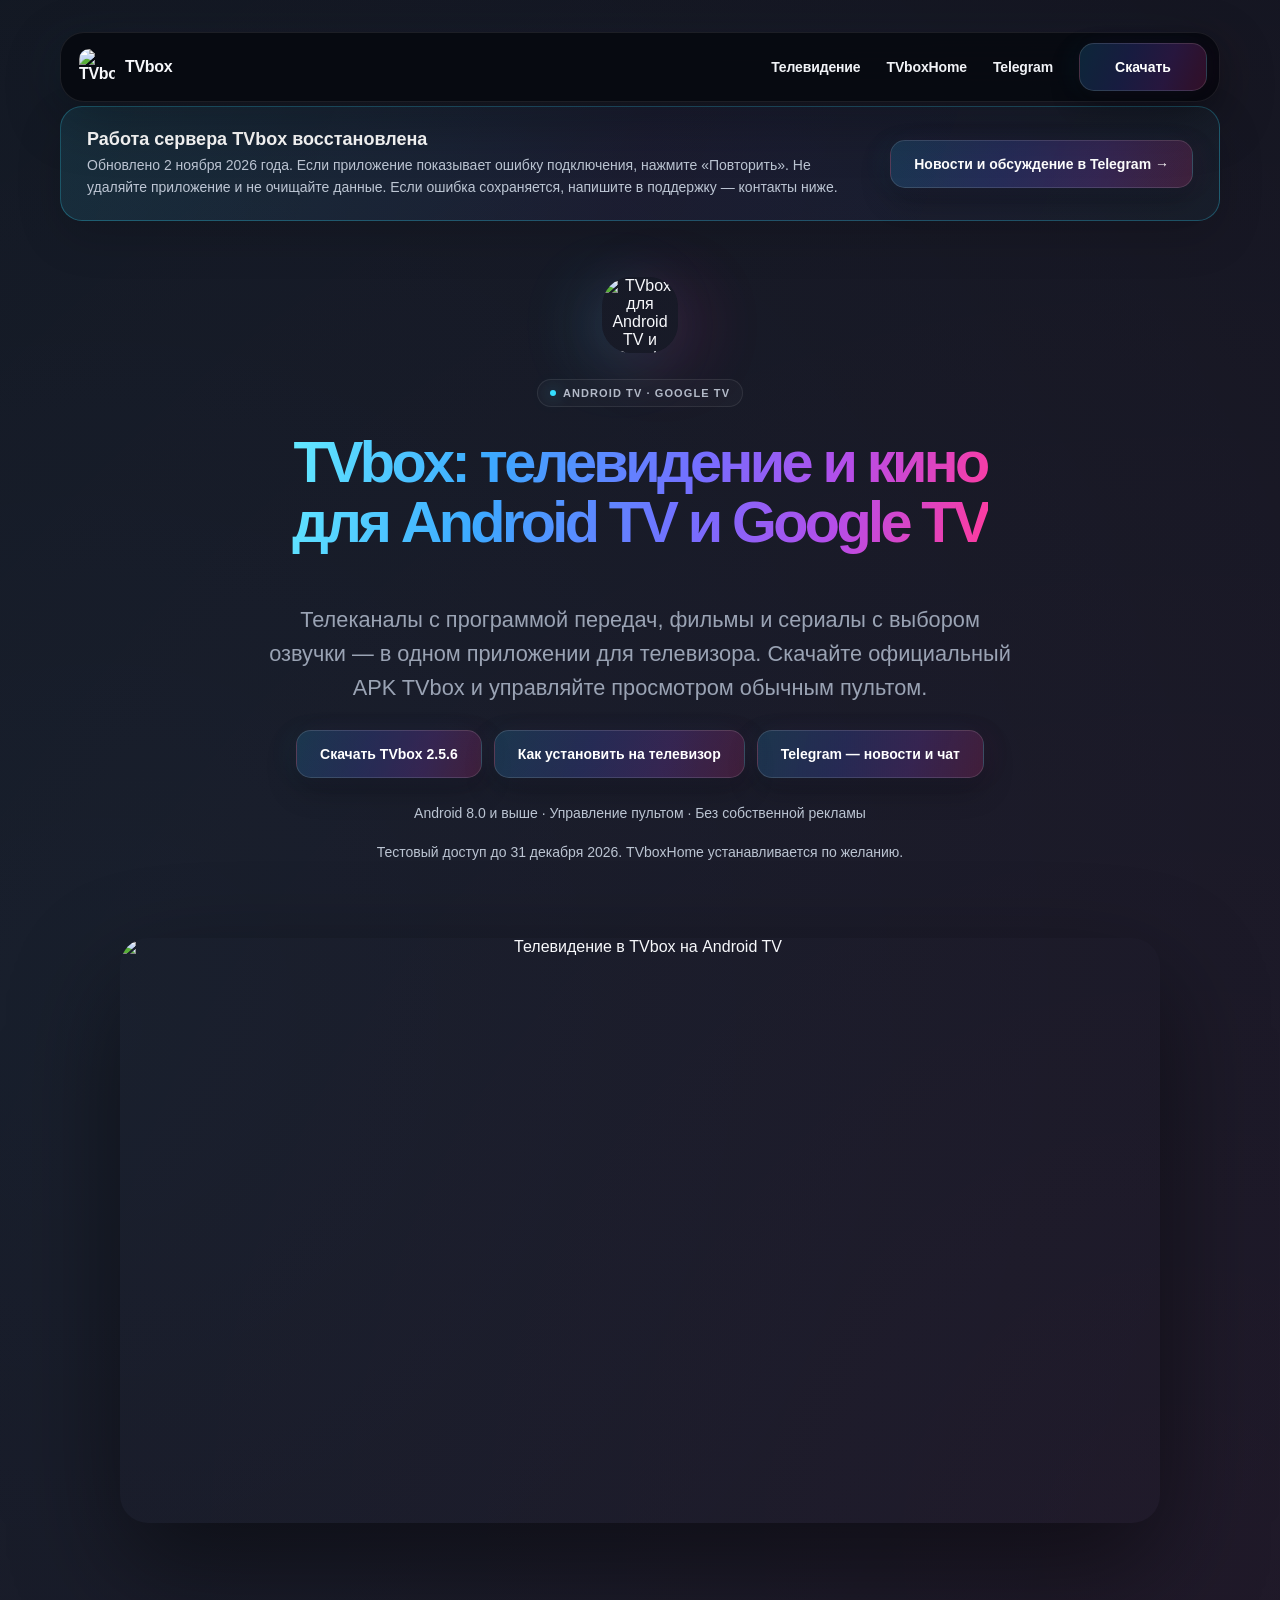
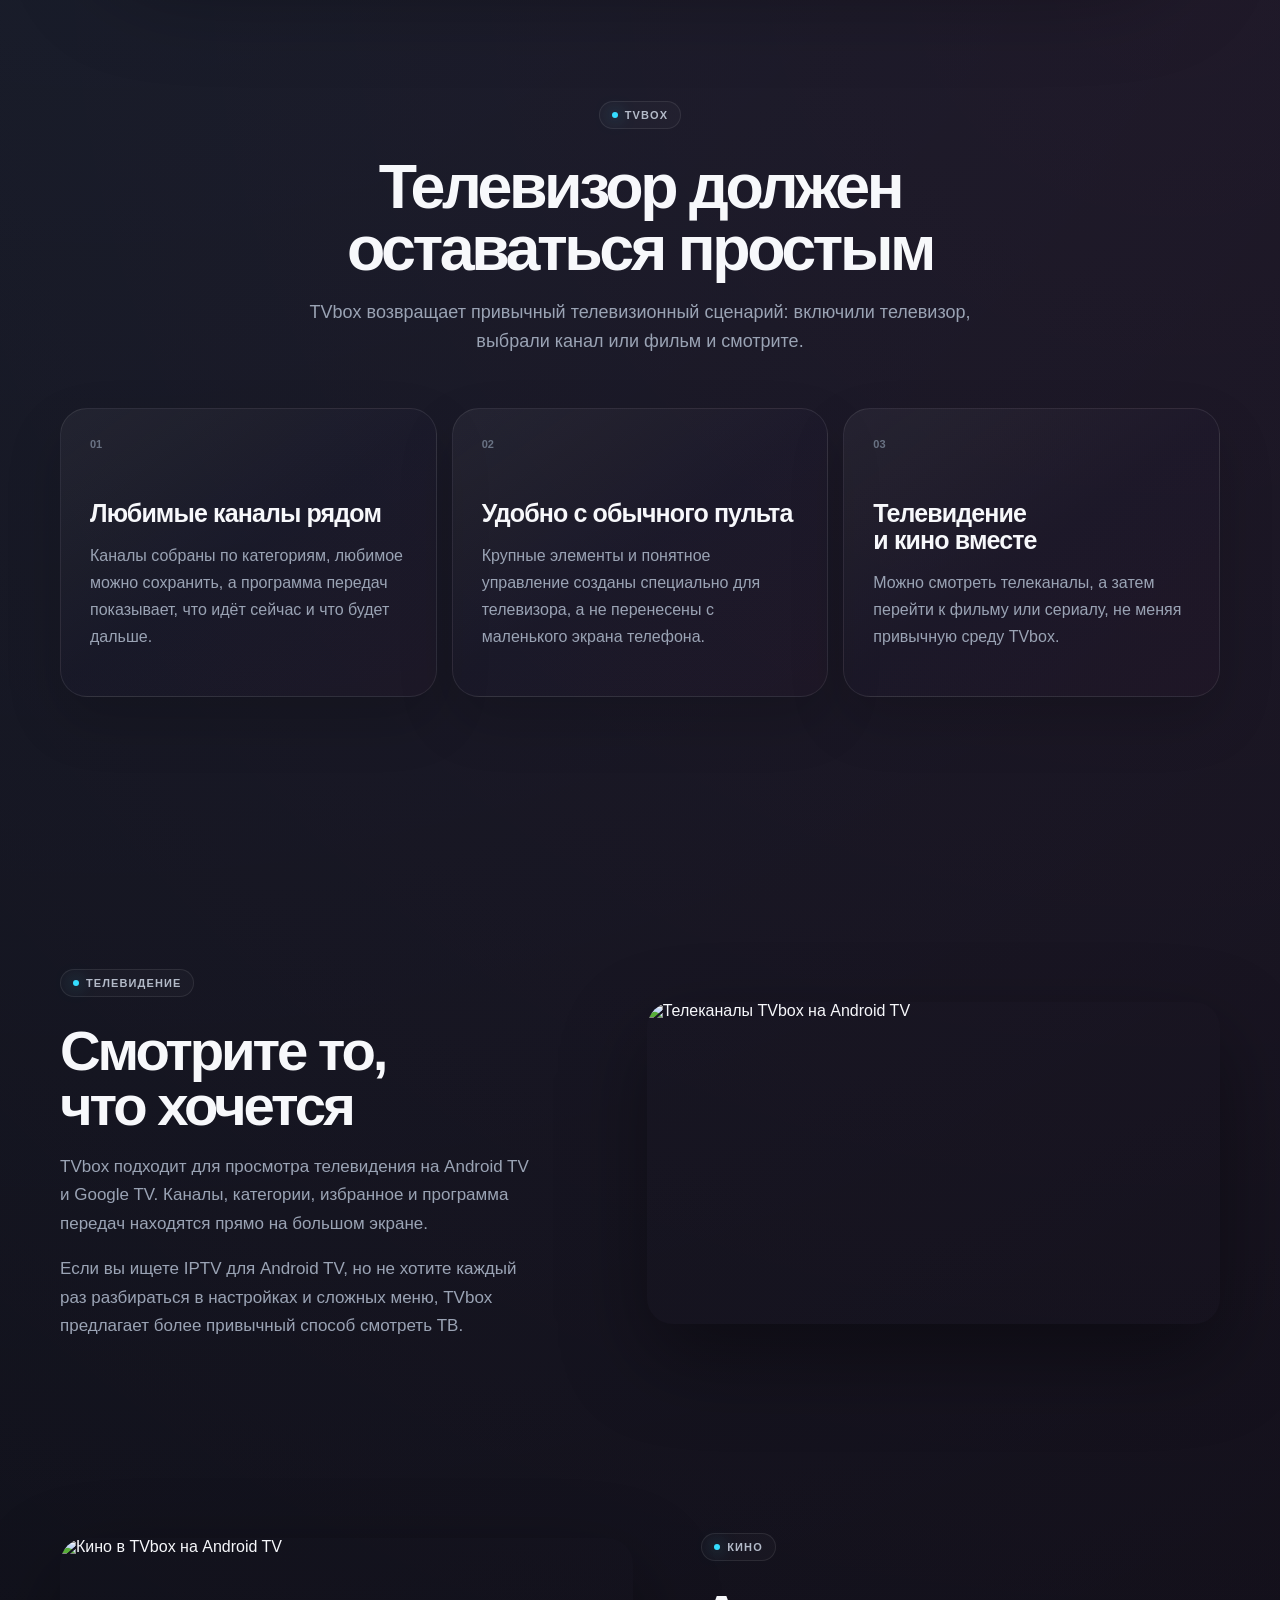
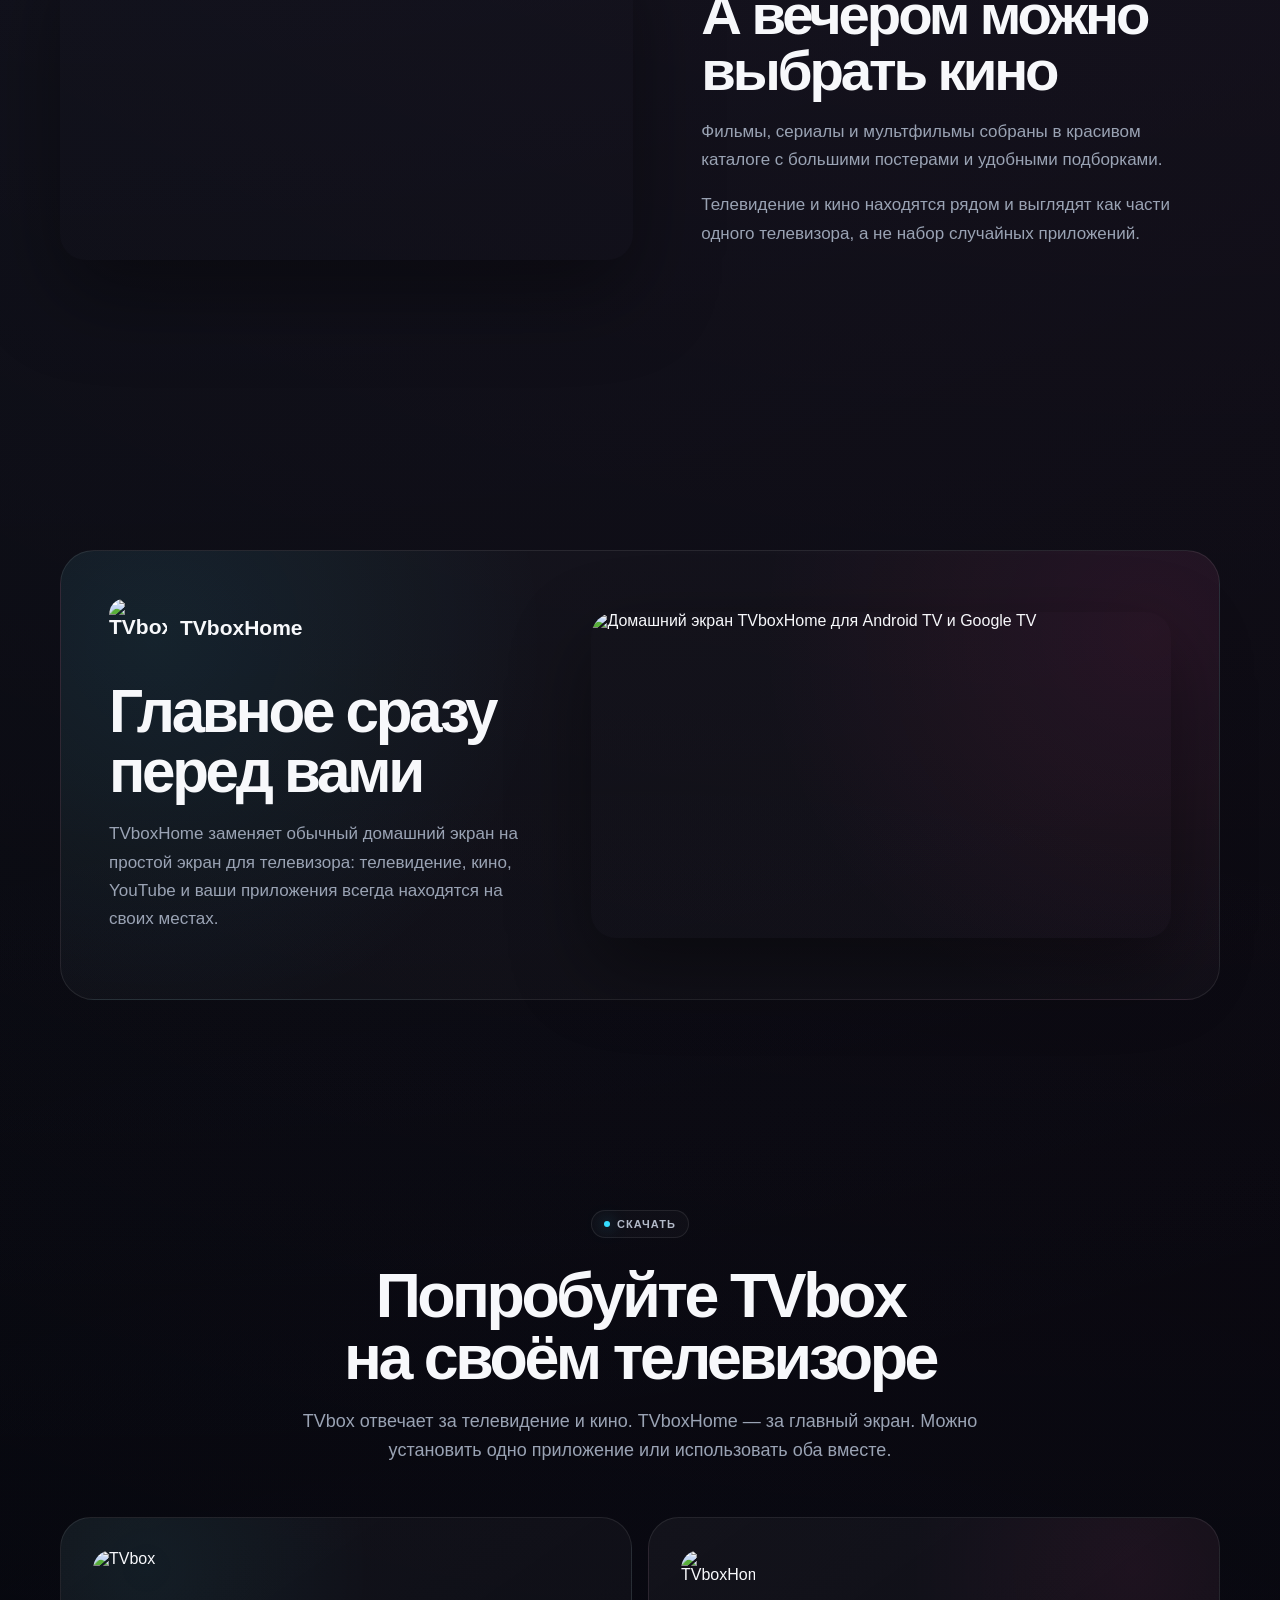
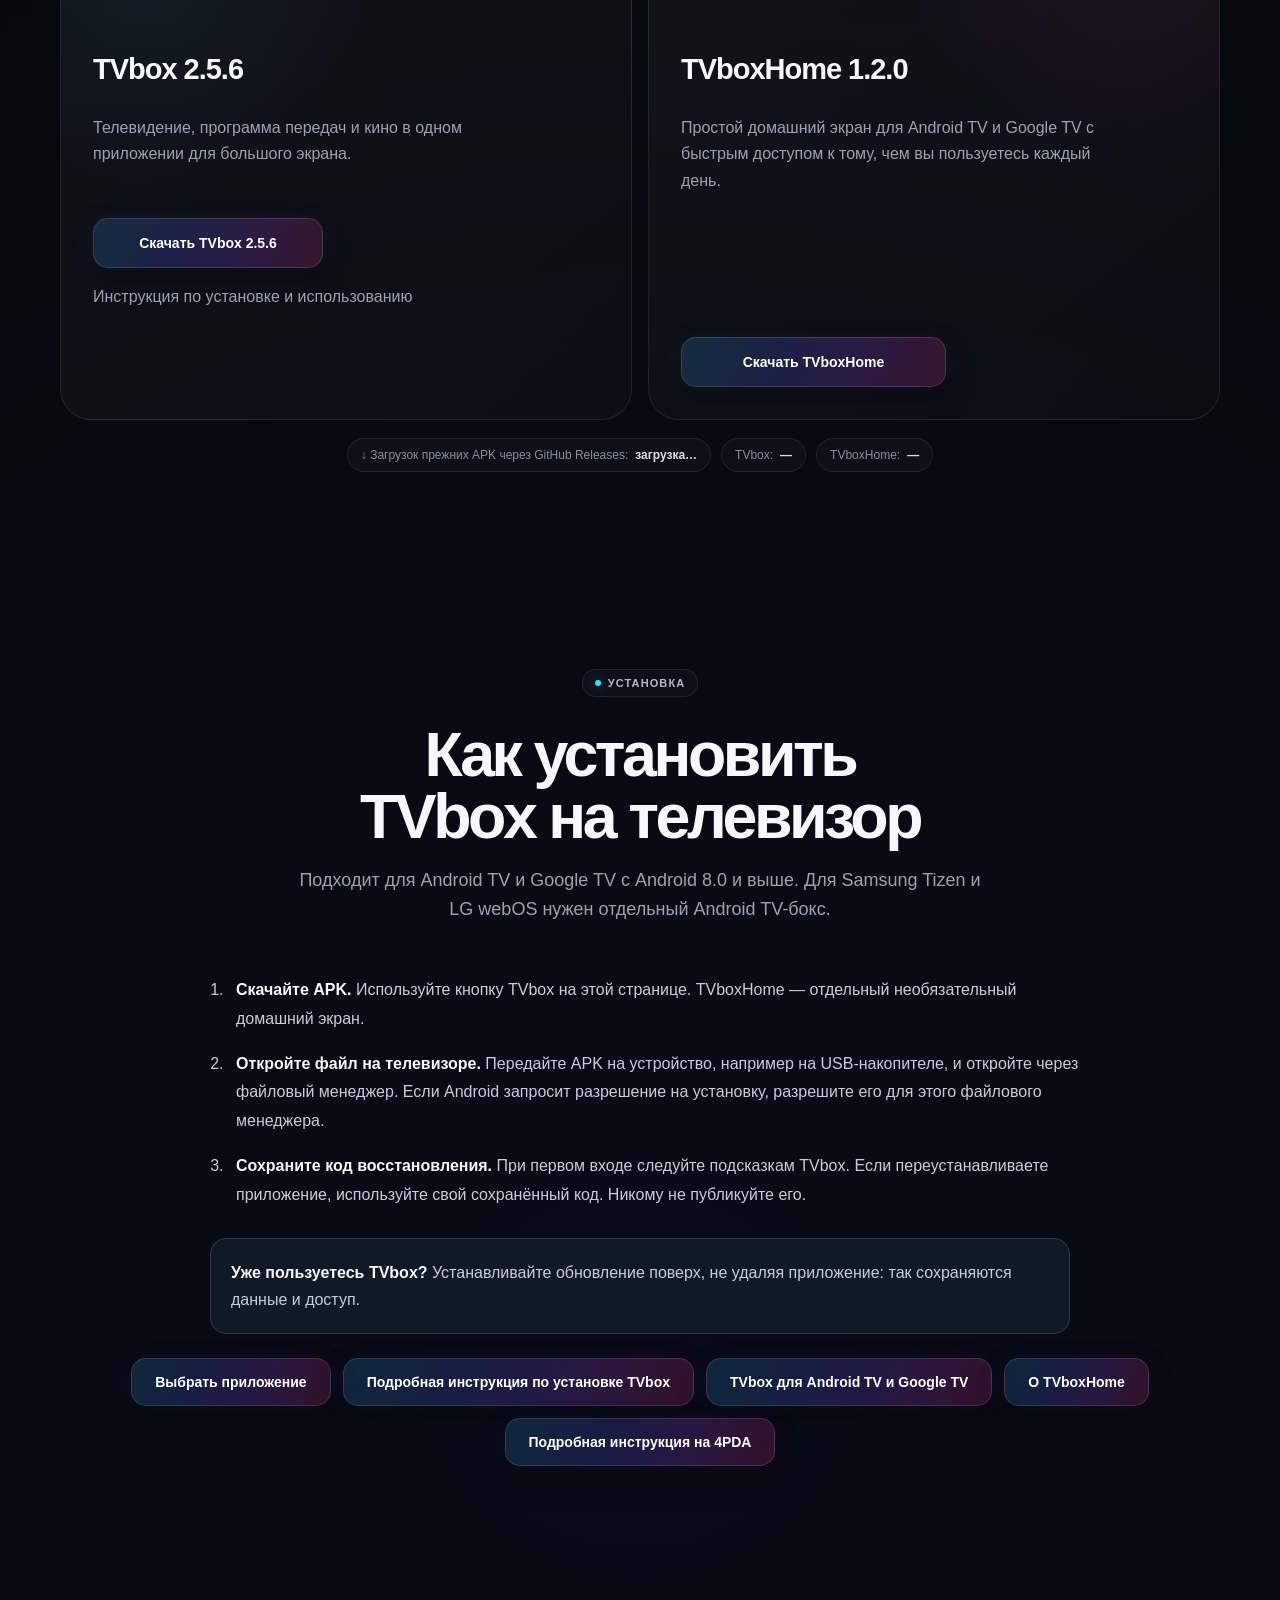
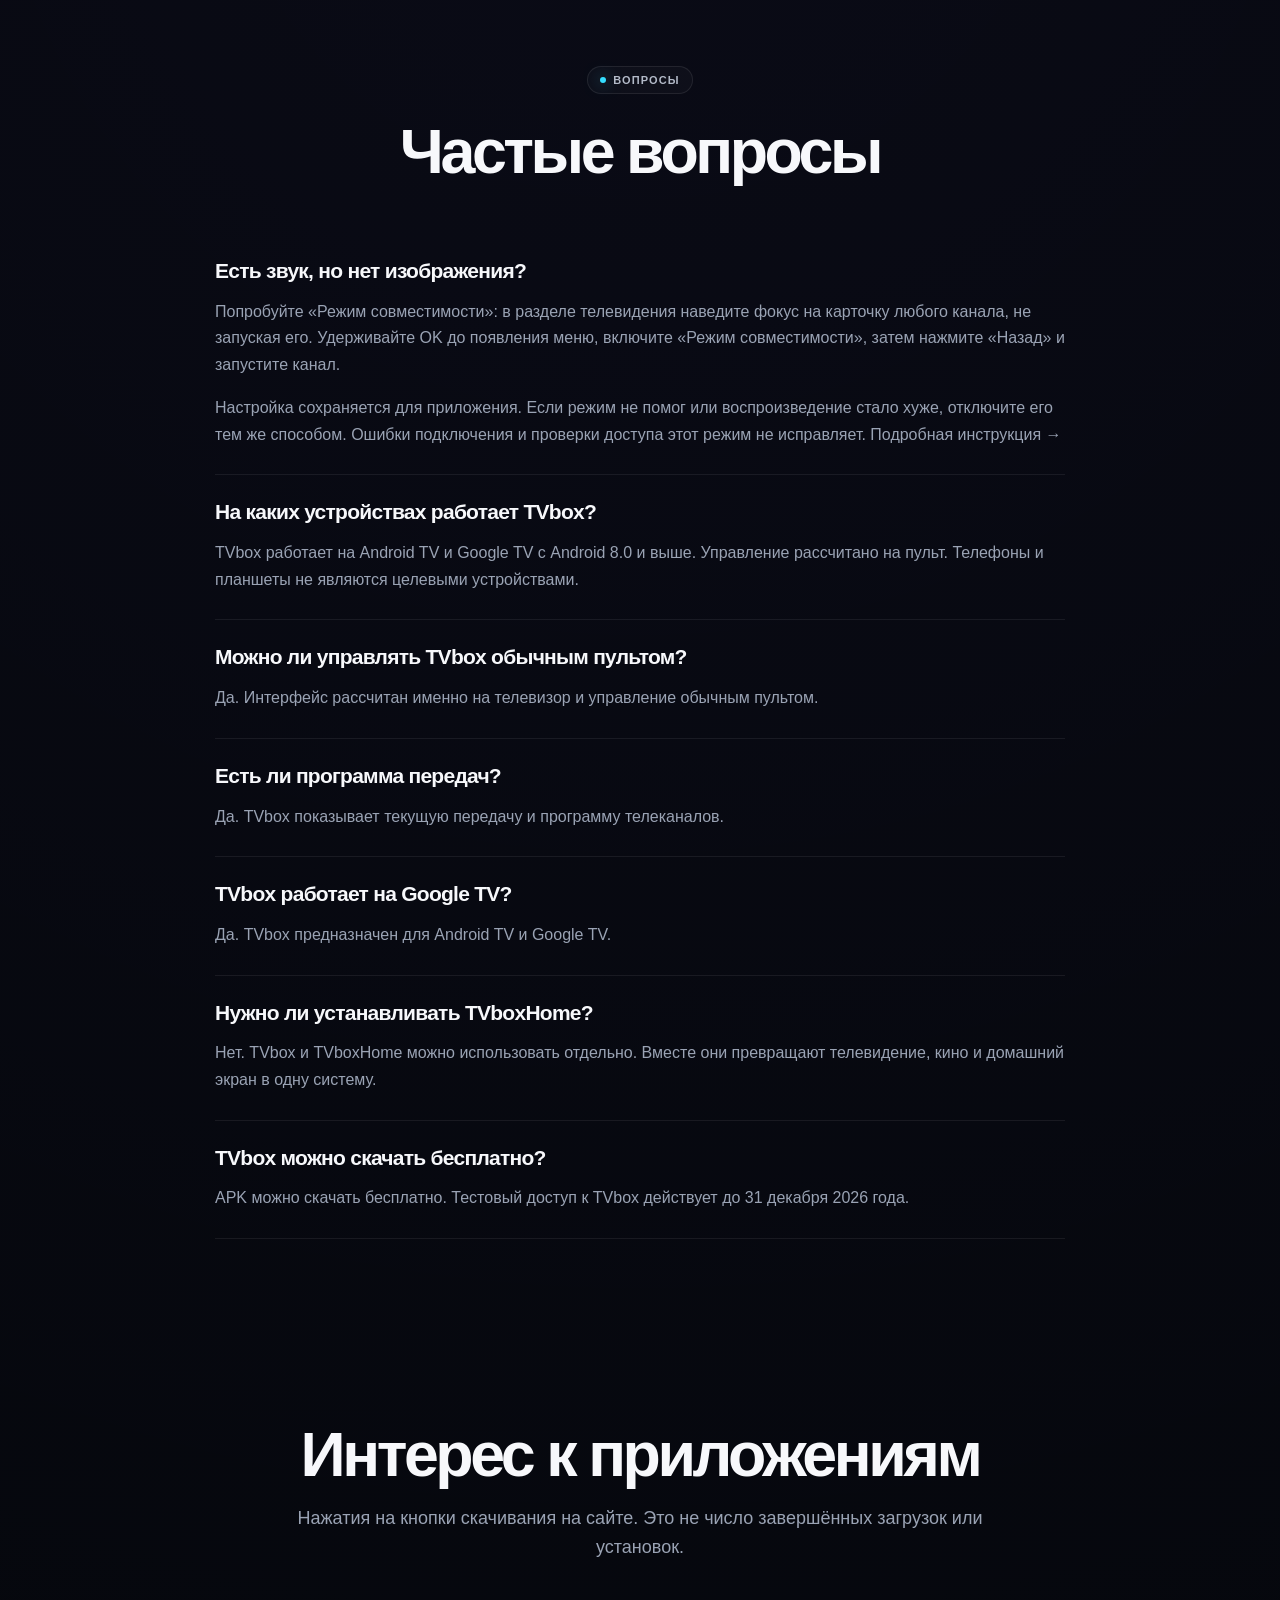
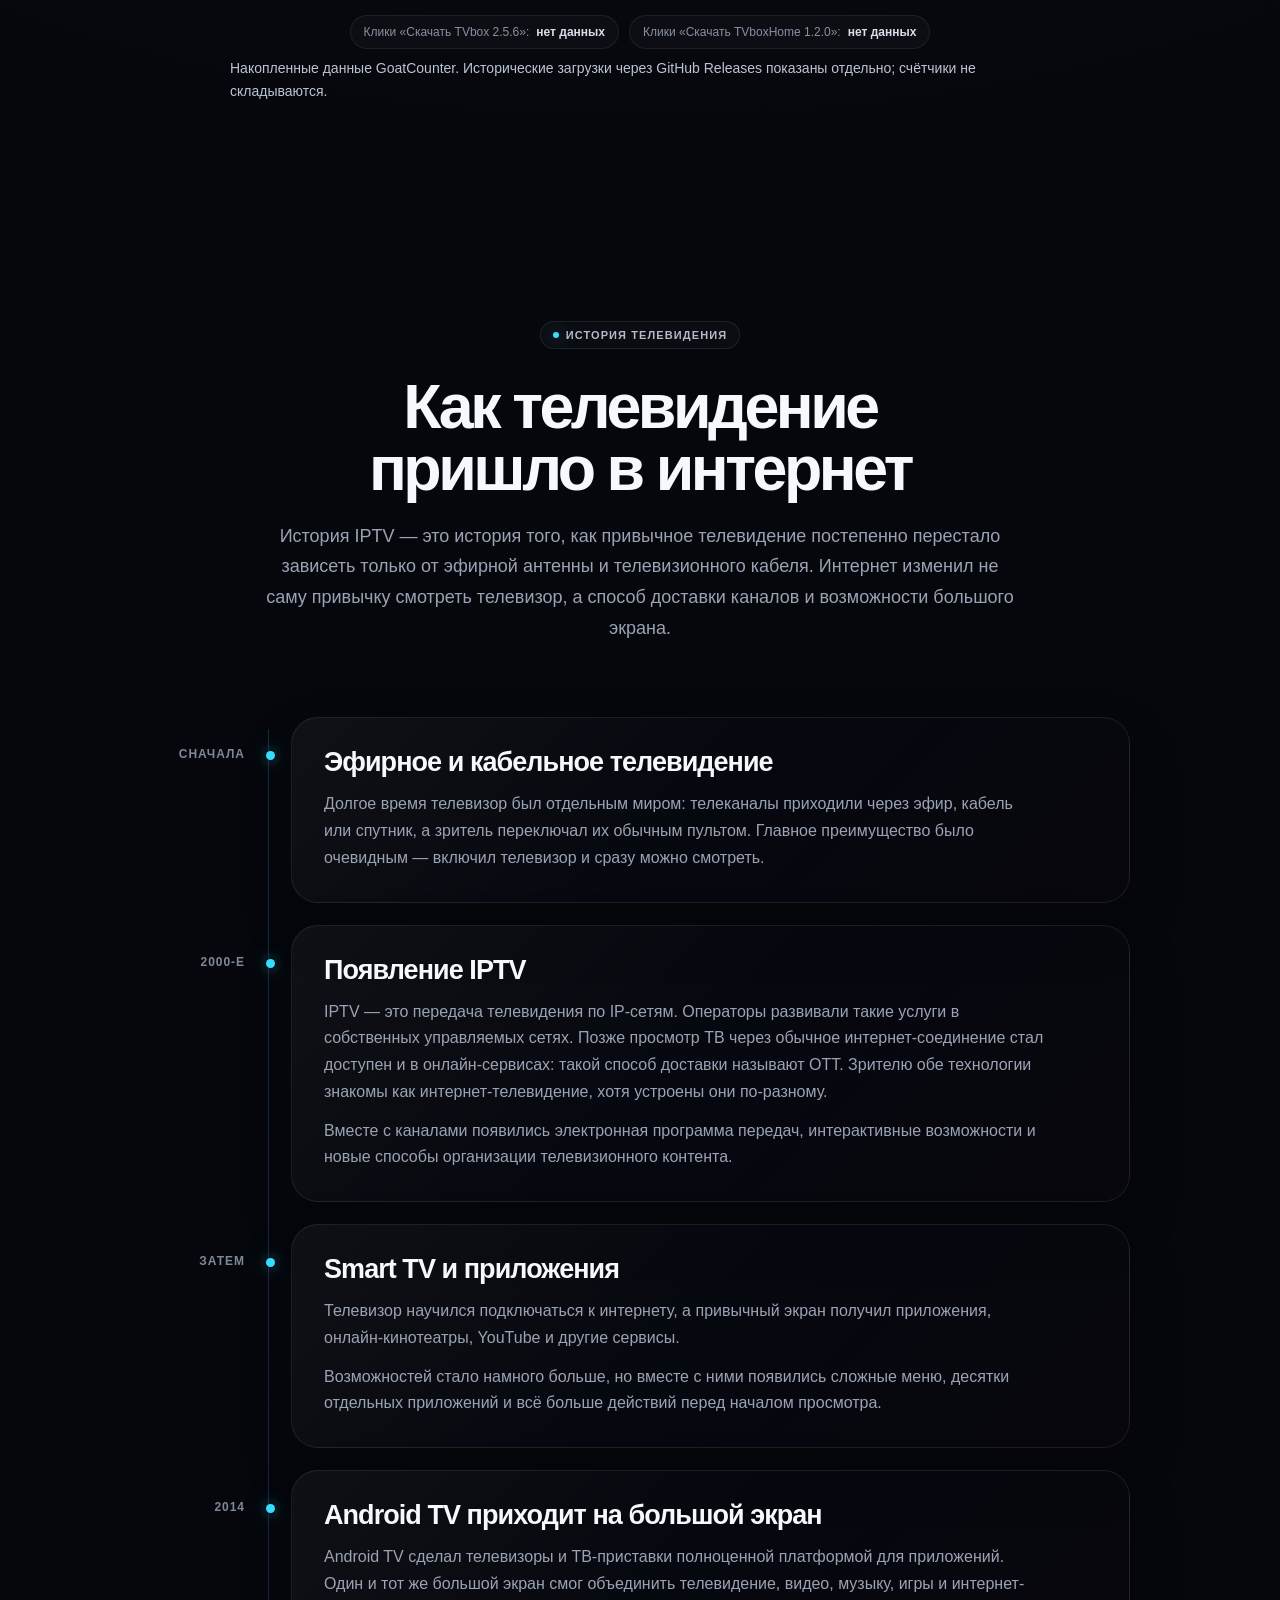
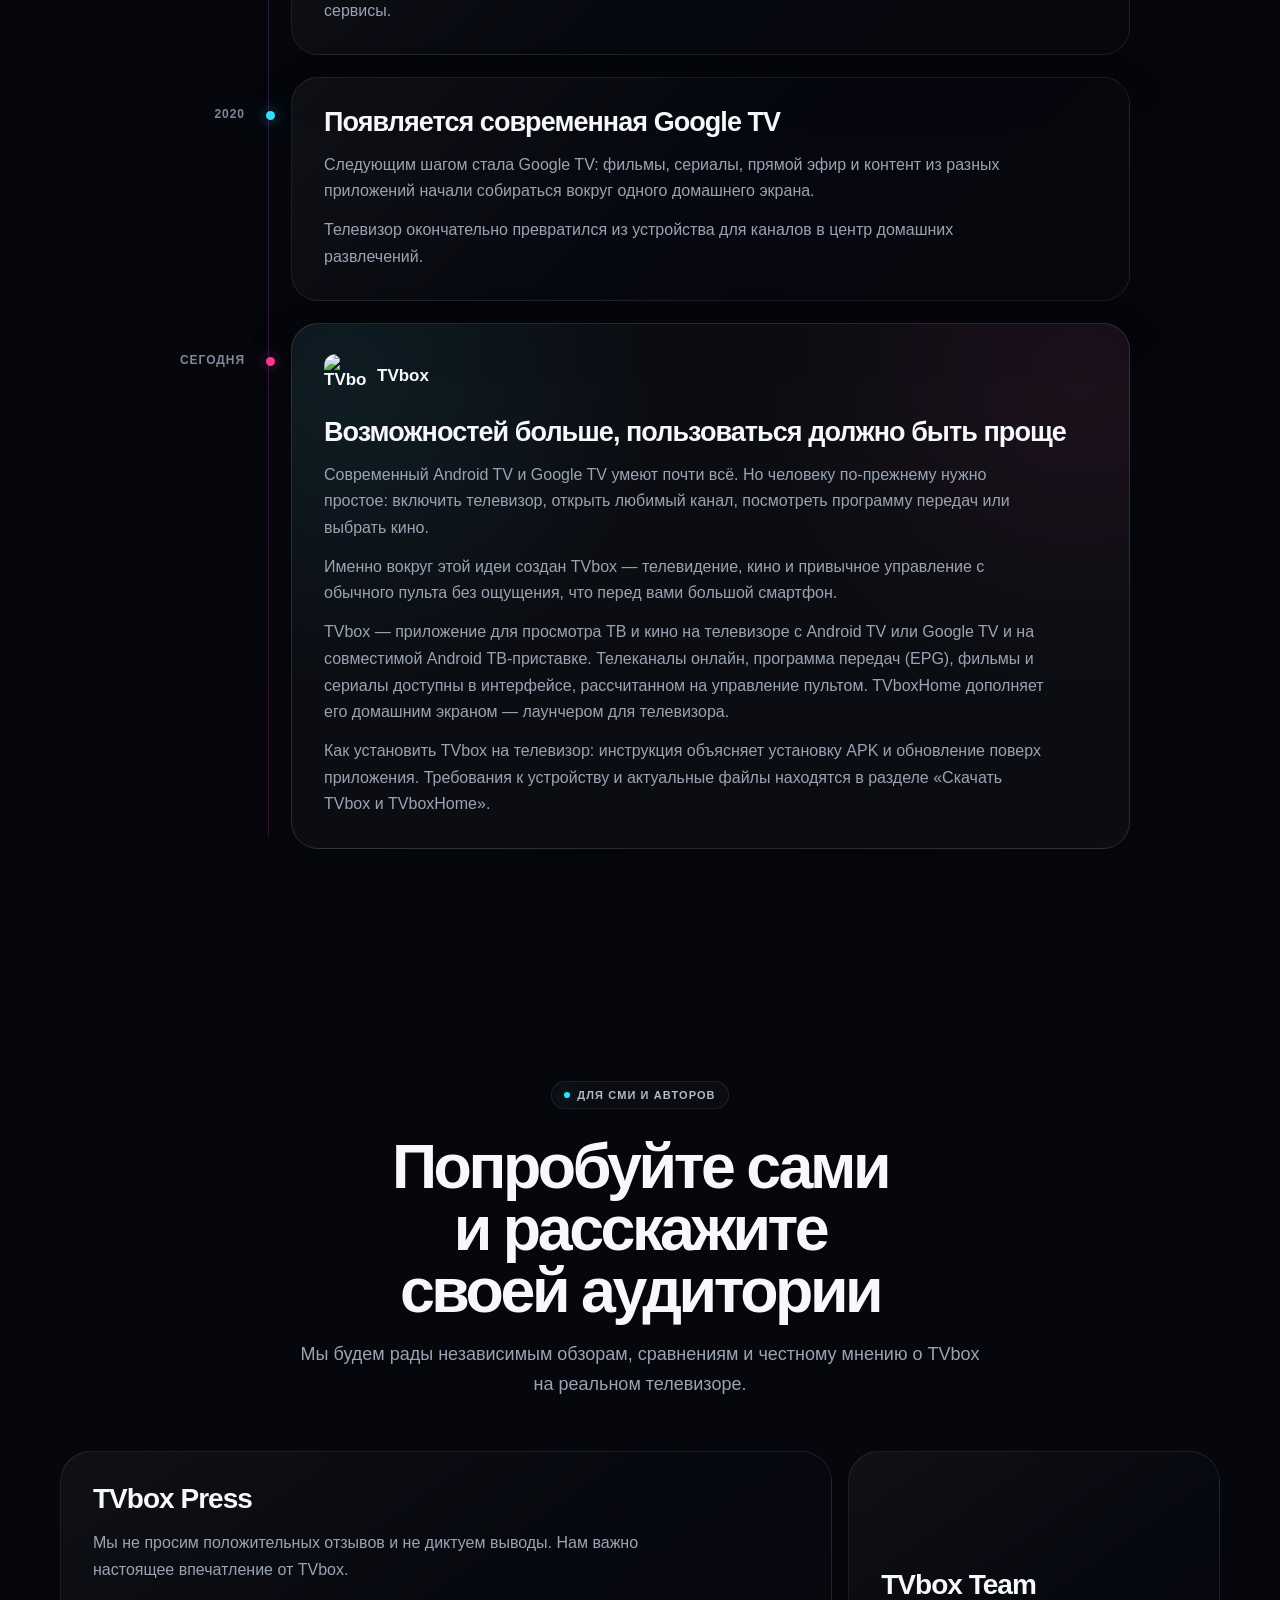
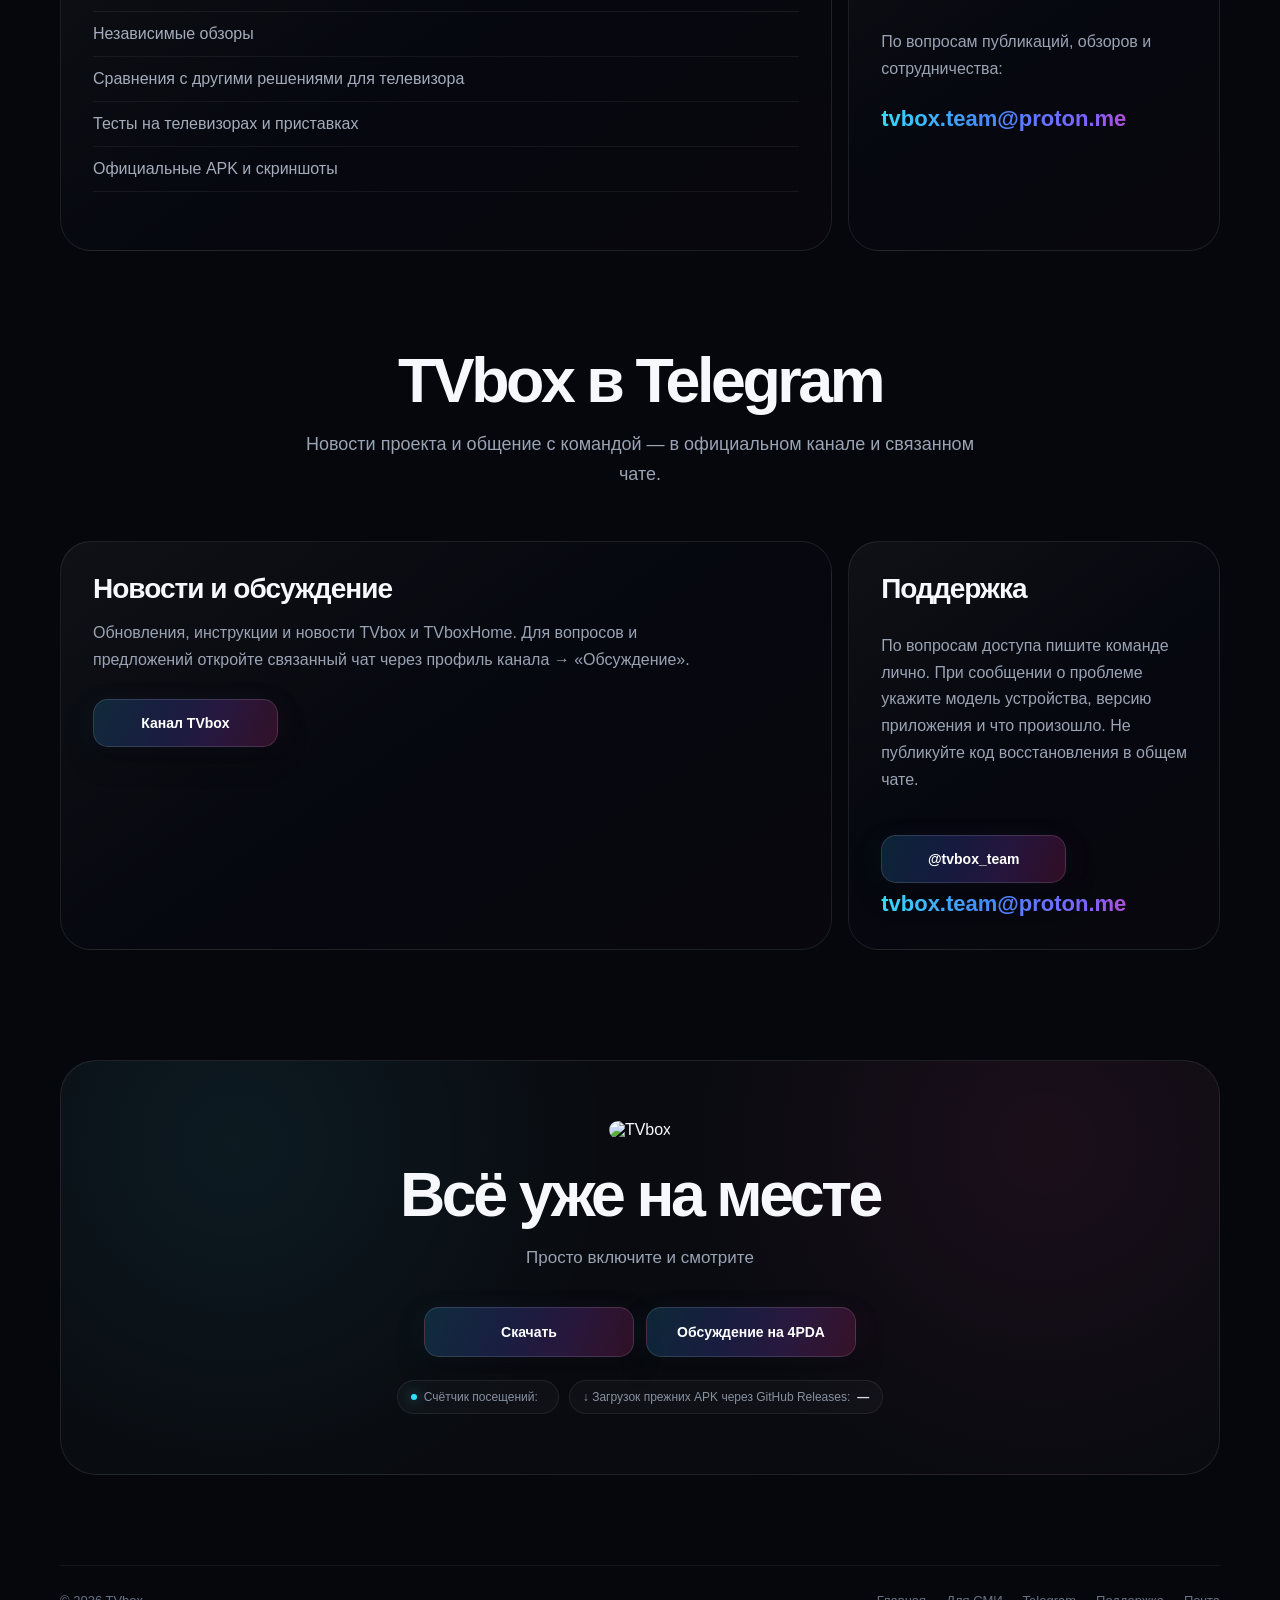
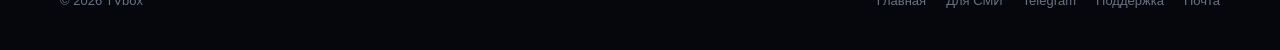
==== commit 19e80f74: "Expand TVbox setup and recovery guides and clarify Android TV and launcher features" ====
--- a/index.html
+++ b/index.html
@@ -5,7 +5,7 @@
   <meta name="viewport" content="width=device-width,initial-scale=1">
   <meta name="theme-color" content="#05070c">
 
-  <title>TVbox — телевидение и кино для Android TV · Скачать APK</title>
+  <title>TVbox — скачать APK для Android TV и Google TV</title>
 
   <meta name="description"
         content="Скачайте TVbox для Android TV и Google TV: телеканалы, программа передач, фильмы и сериалы. Android 8.0+, управление пультом. Тестовый доступ до 31.12.2026.">
@@ -1411,9 +1411,9 @@
       </h1>
 
       <p class="hero-copy">
-        TVbox создан для тех, кто хочет просто смотреть телевизор:
-        любимые каналы, программа передач и кино собраны в одном
-        понятном приложении для большого экрана.
+        Телеканалы с программой передач, фильмы и сериалы с выбором озвучки —
+        в одном приложении для телевизора. Скачайте официальный APK TVbox
+        и управляйте просмотром обычным пультом.
       </p>
 
       <div class="hero-actions quick-actions">
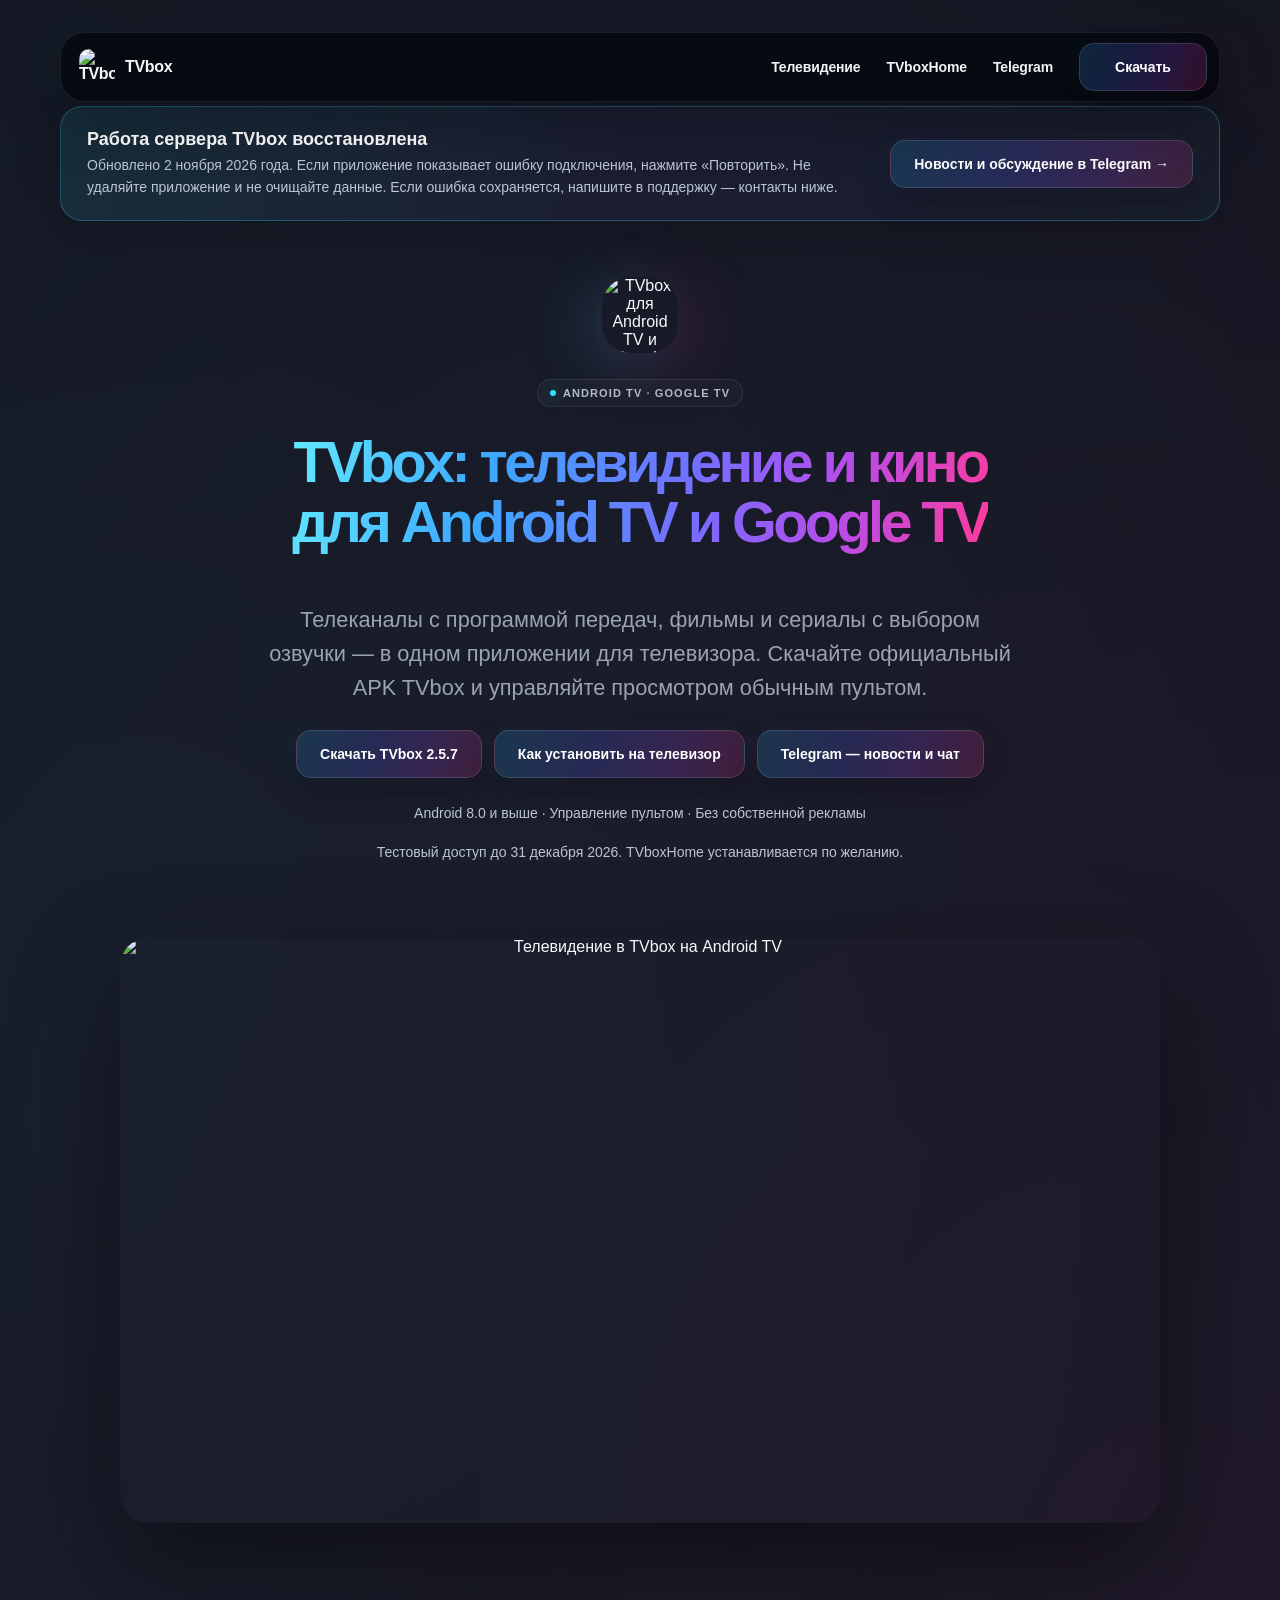
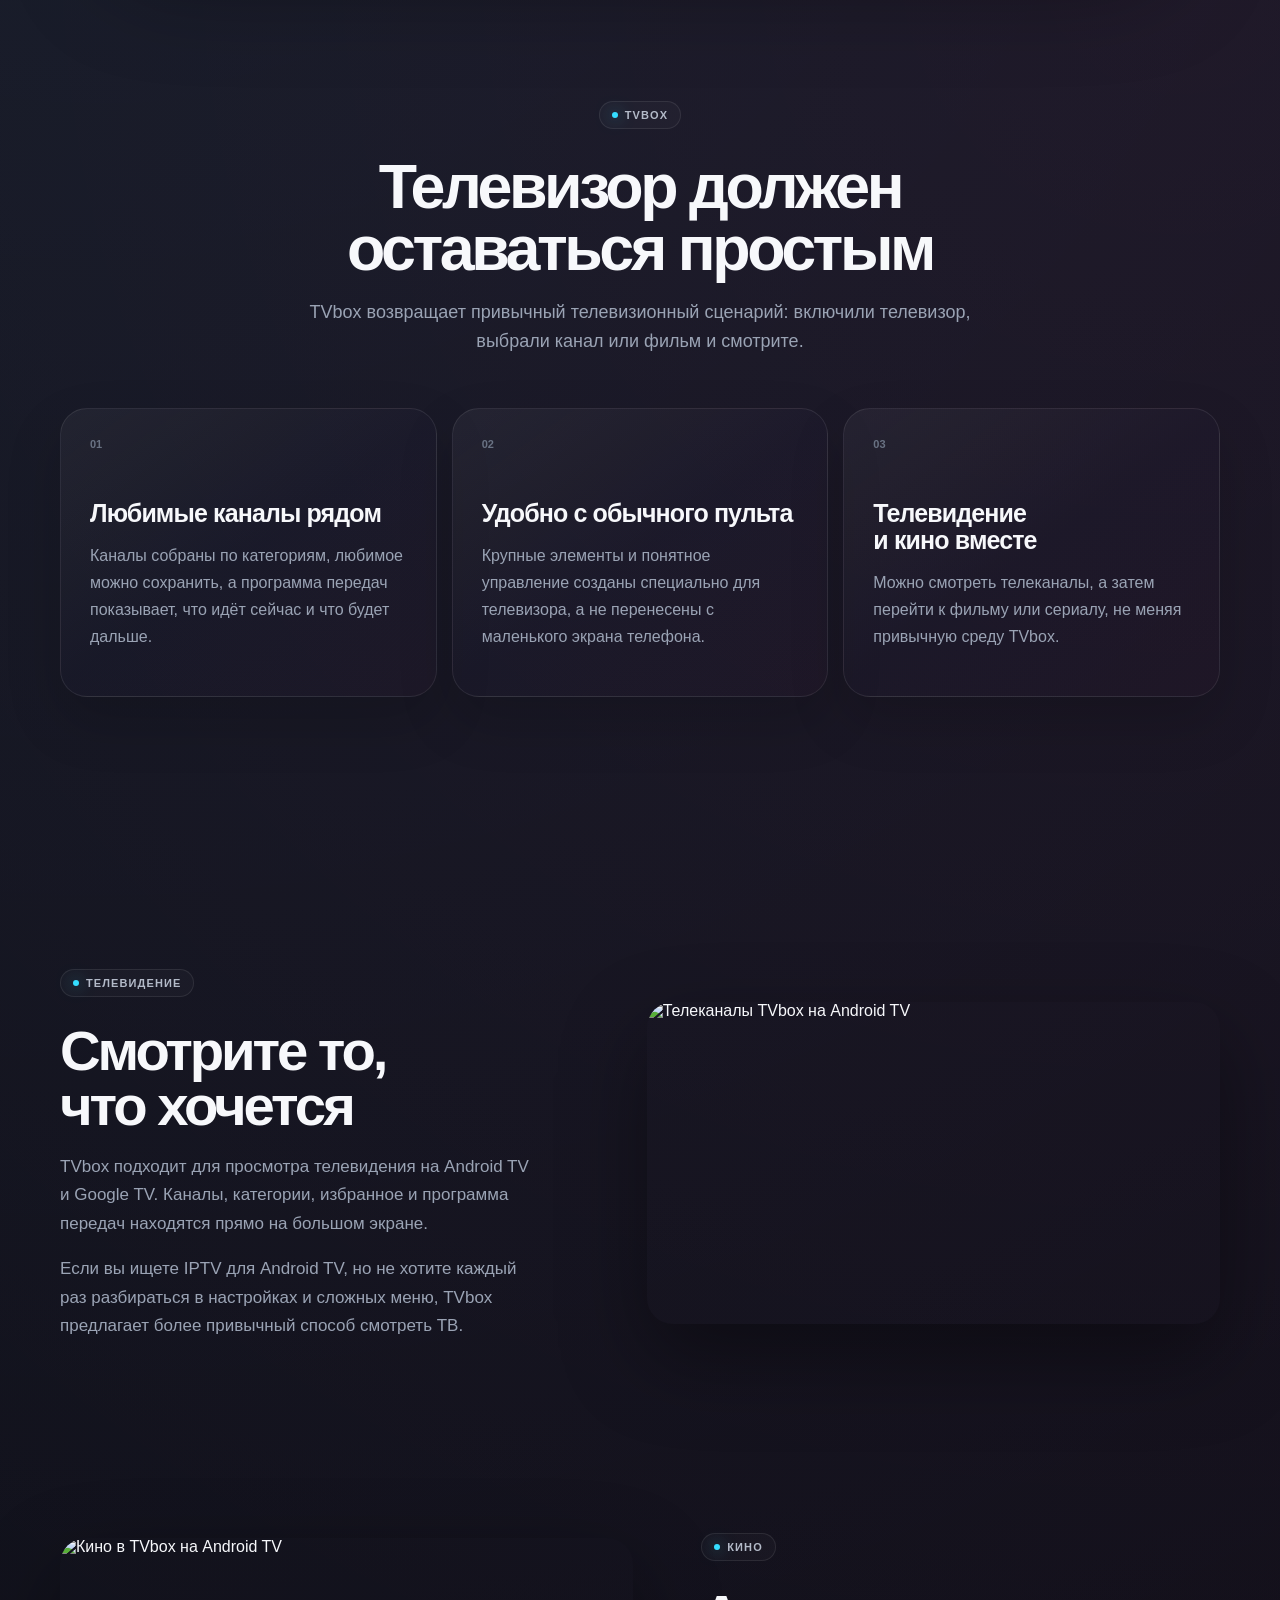
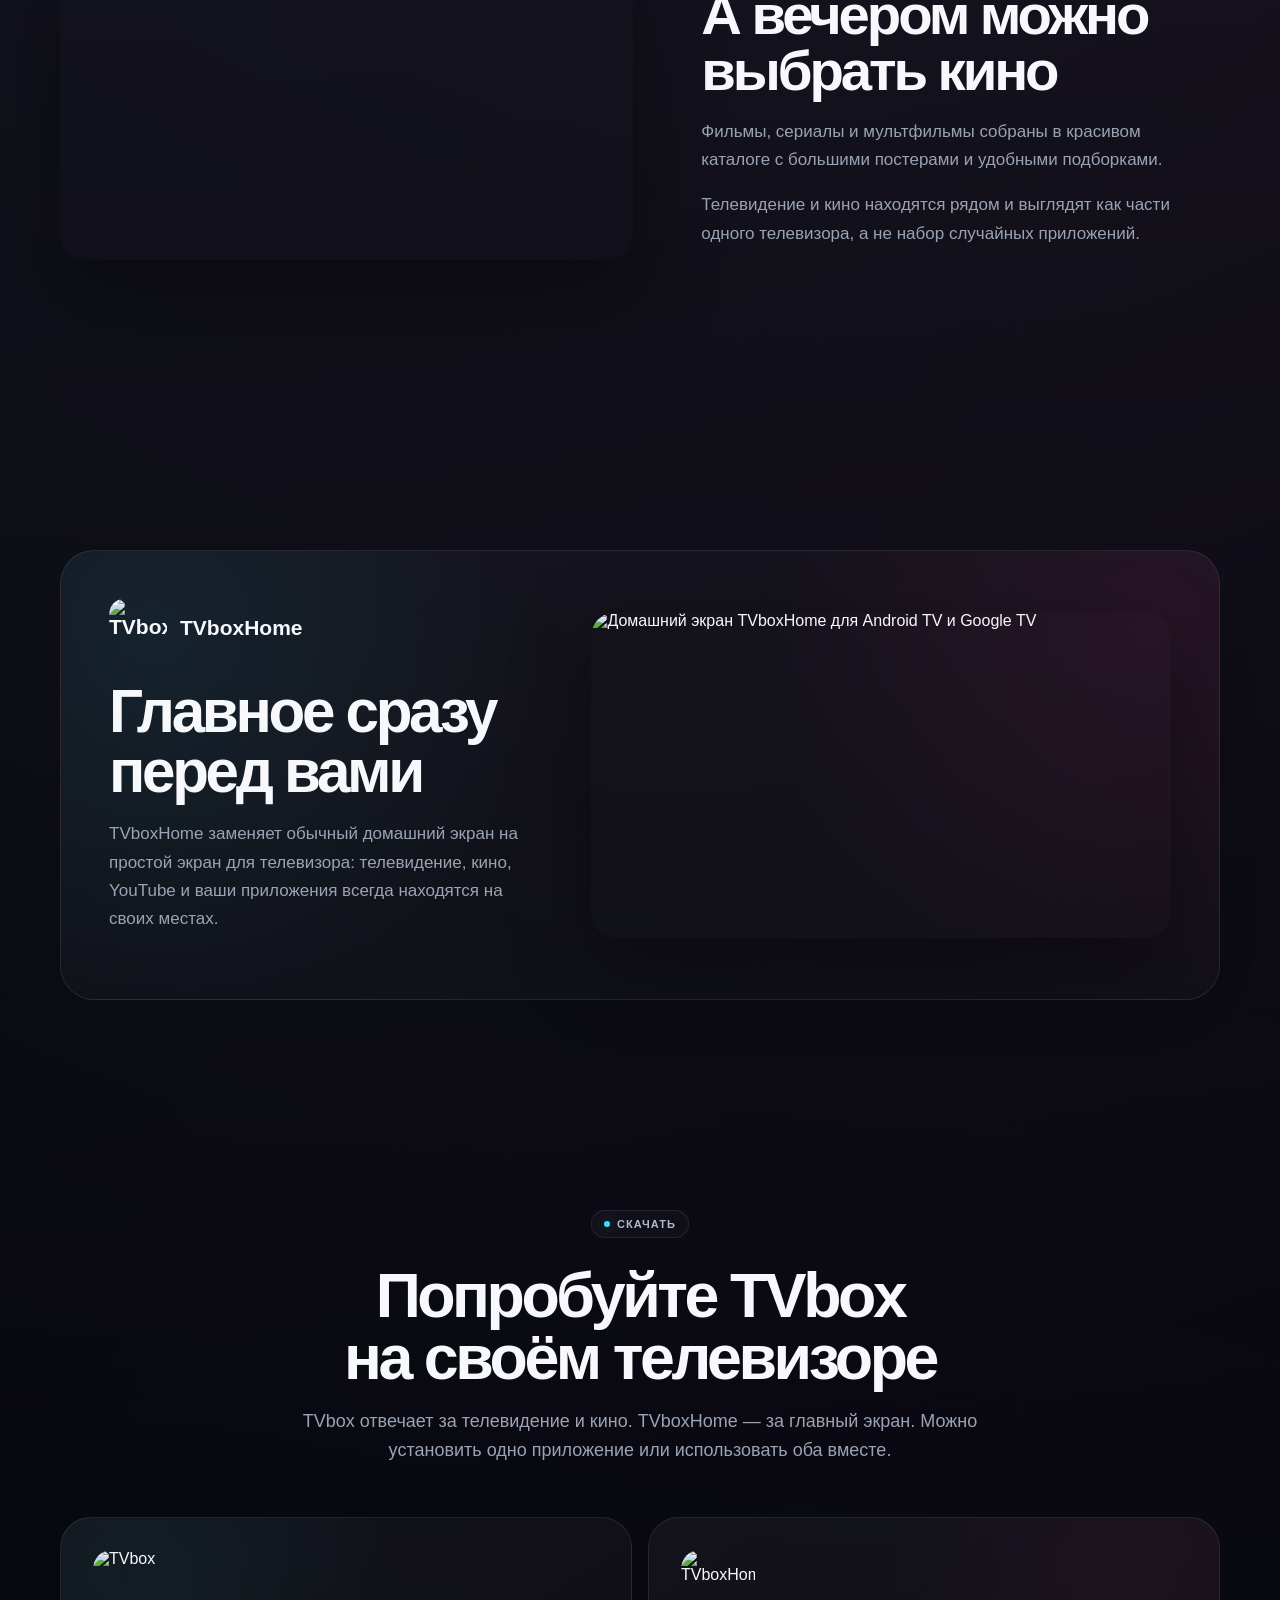
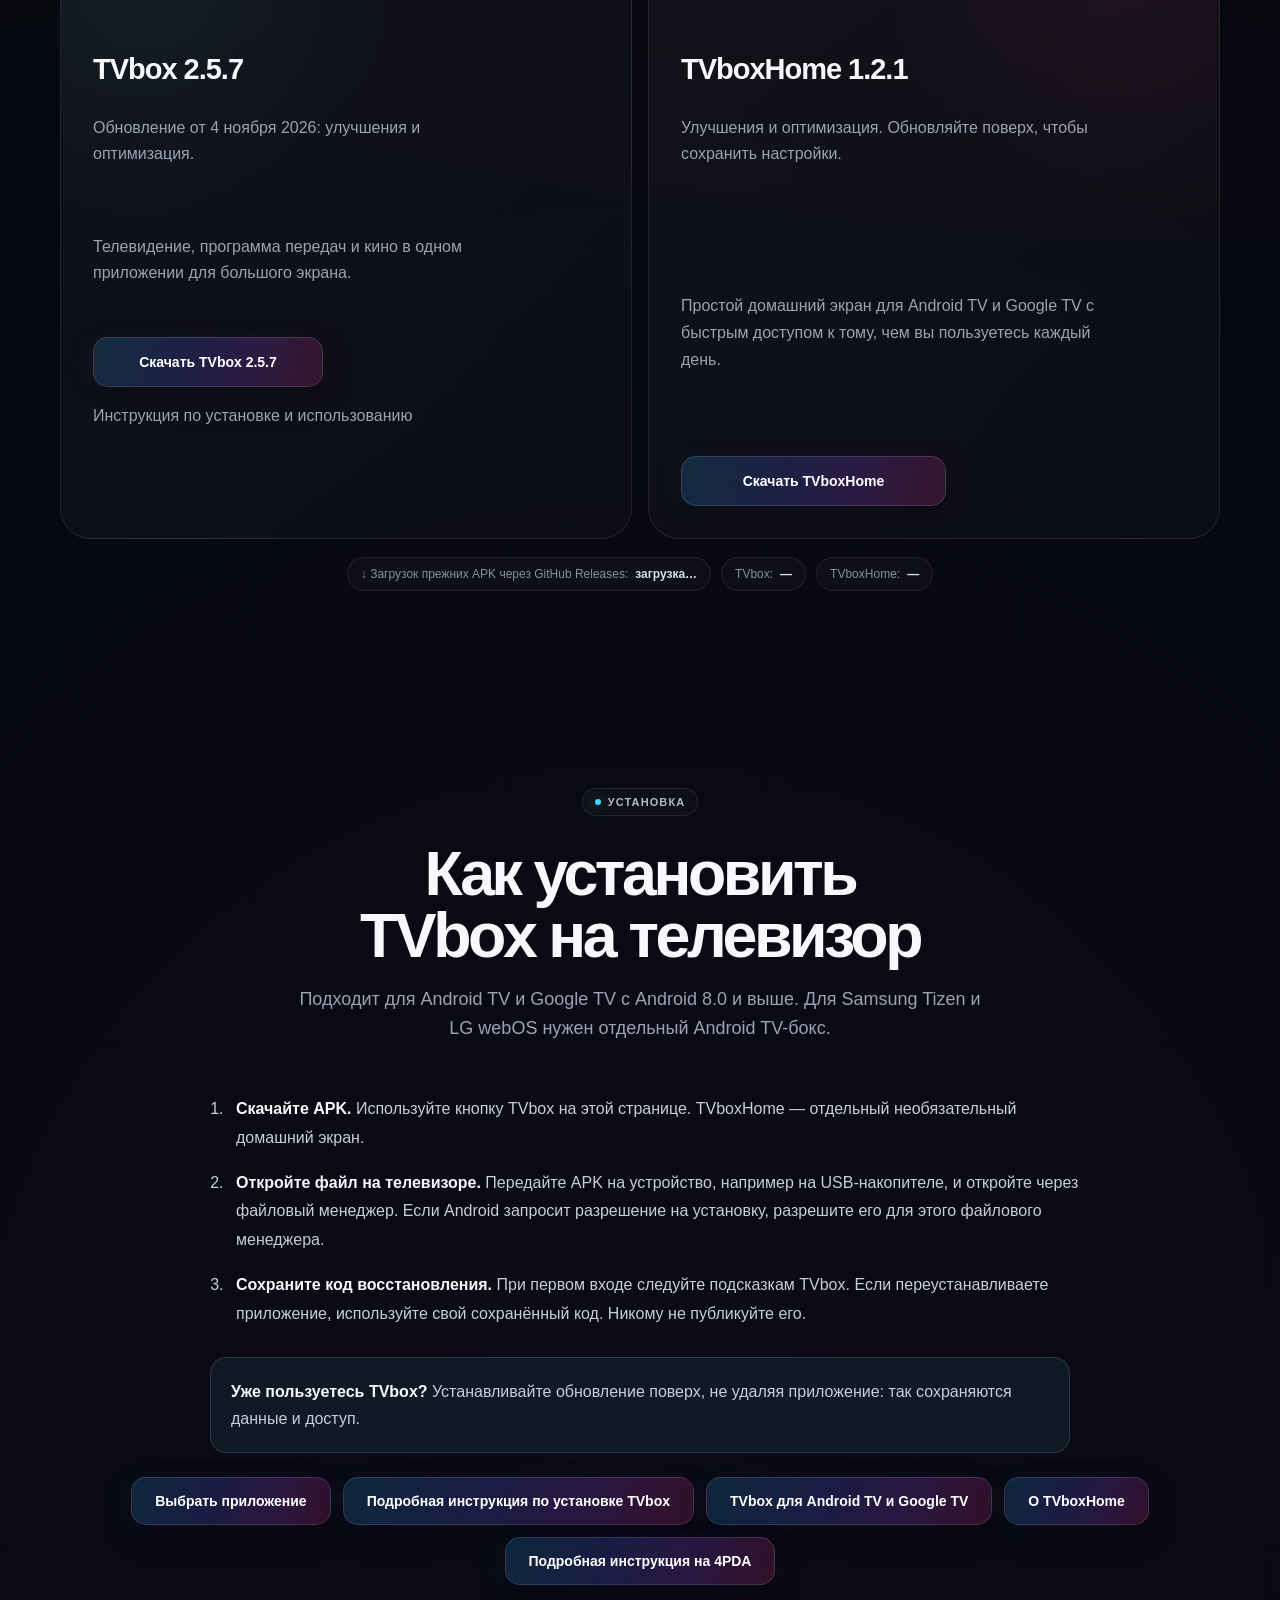
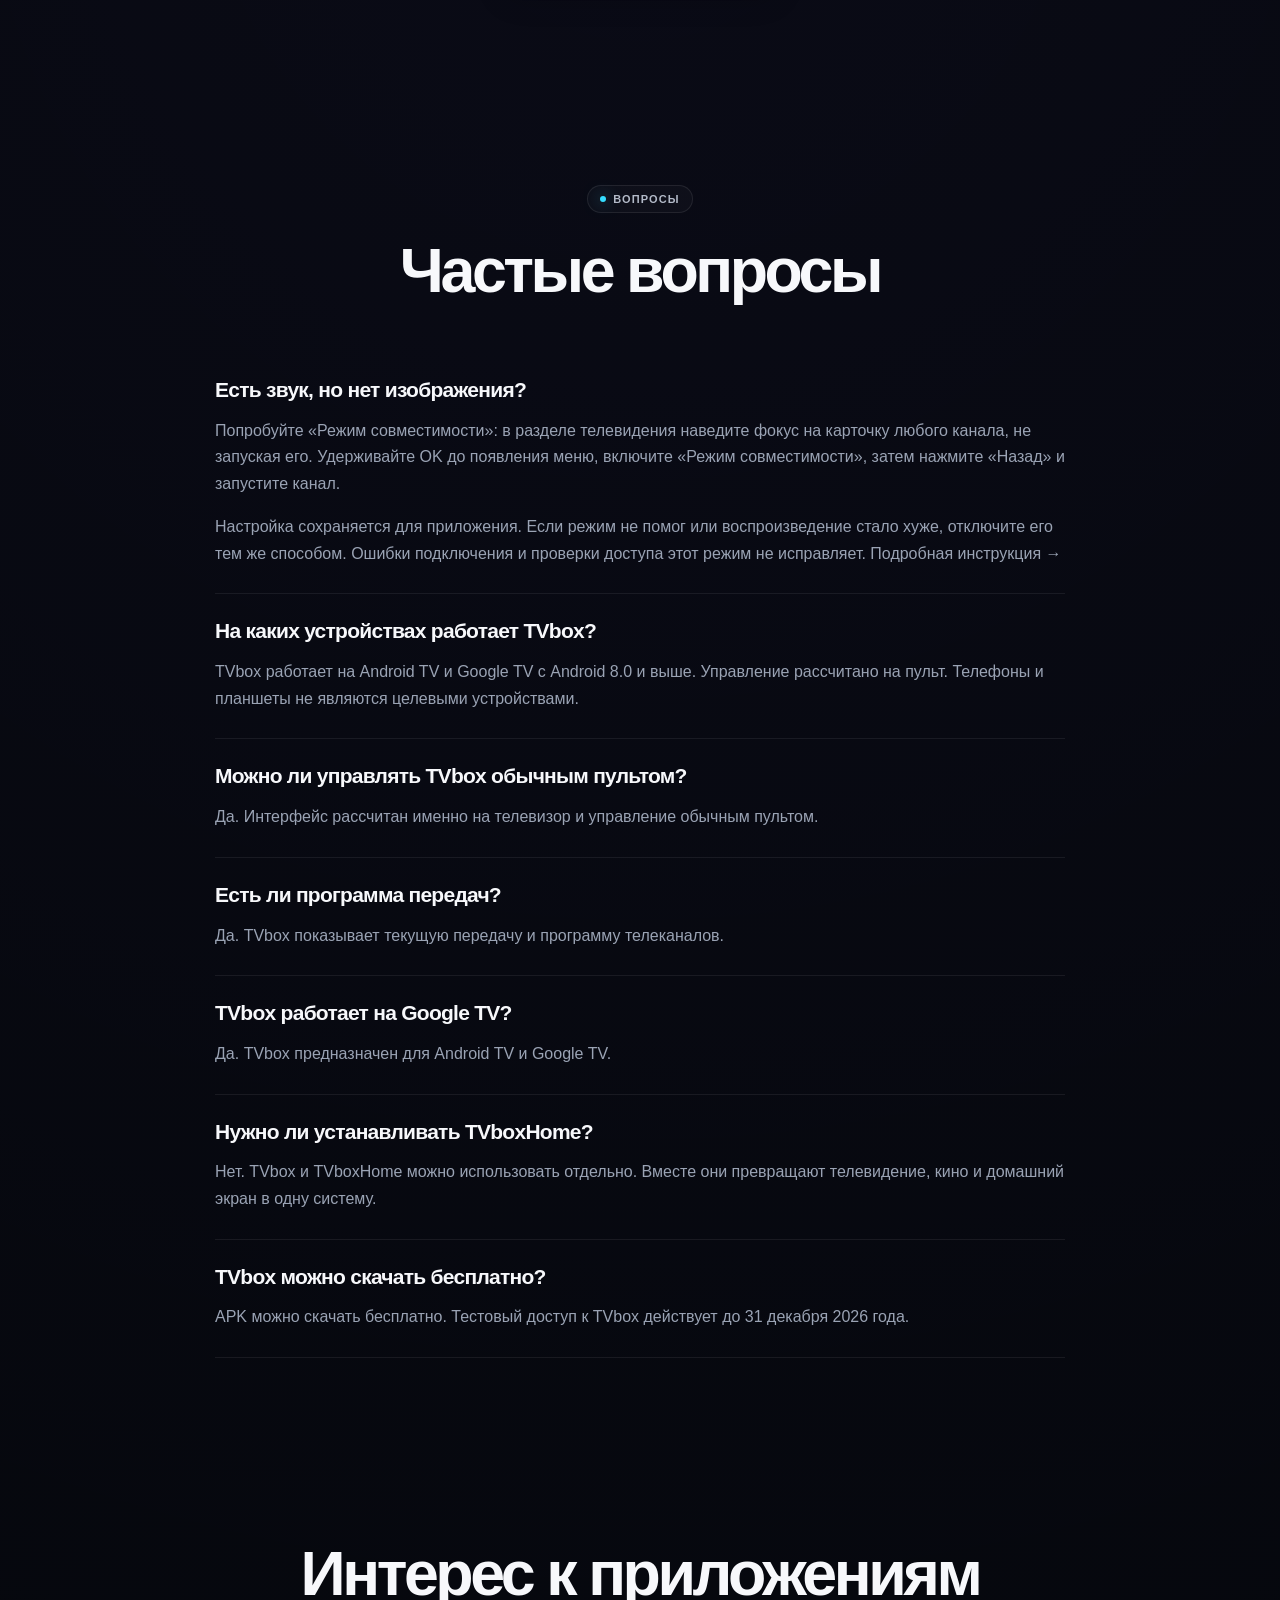
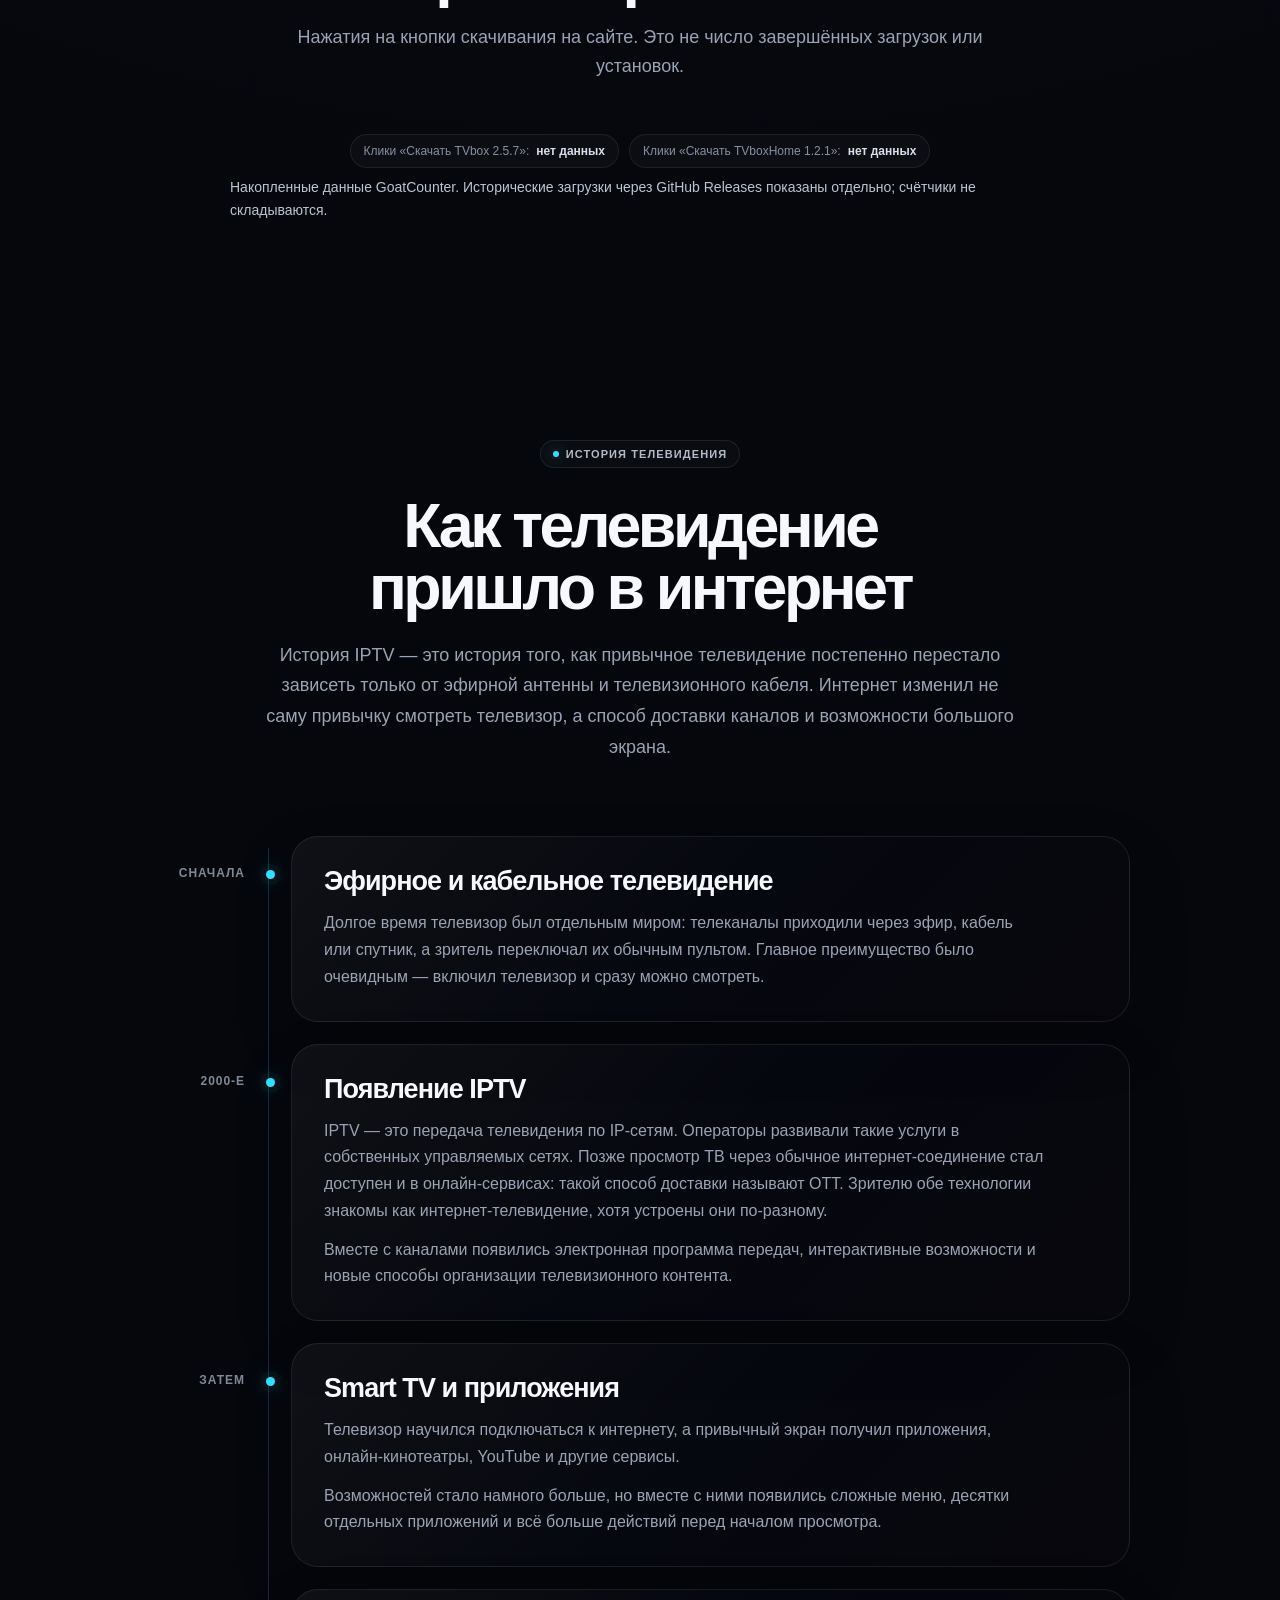
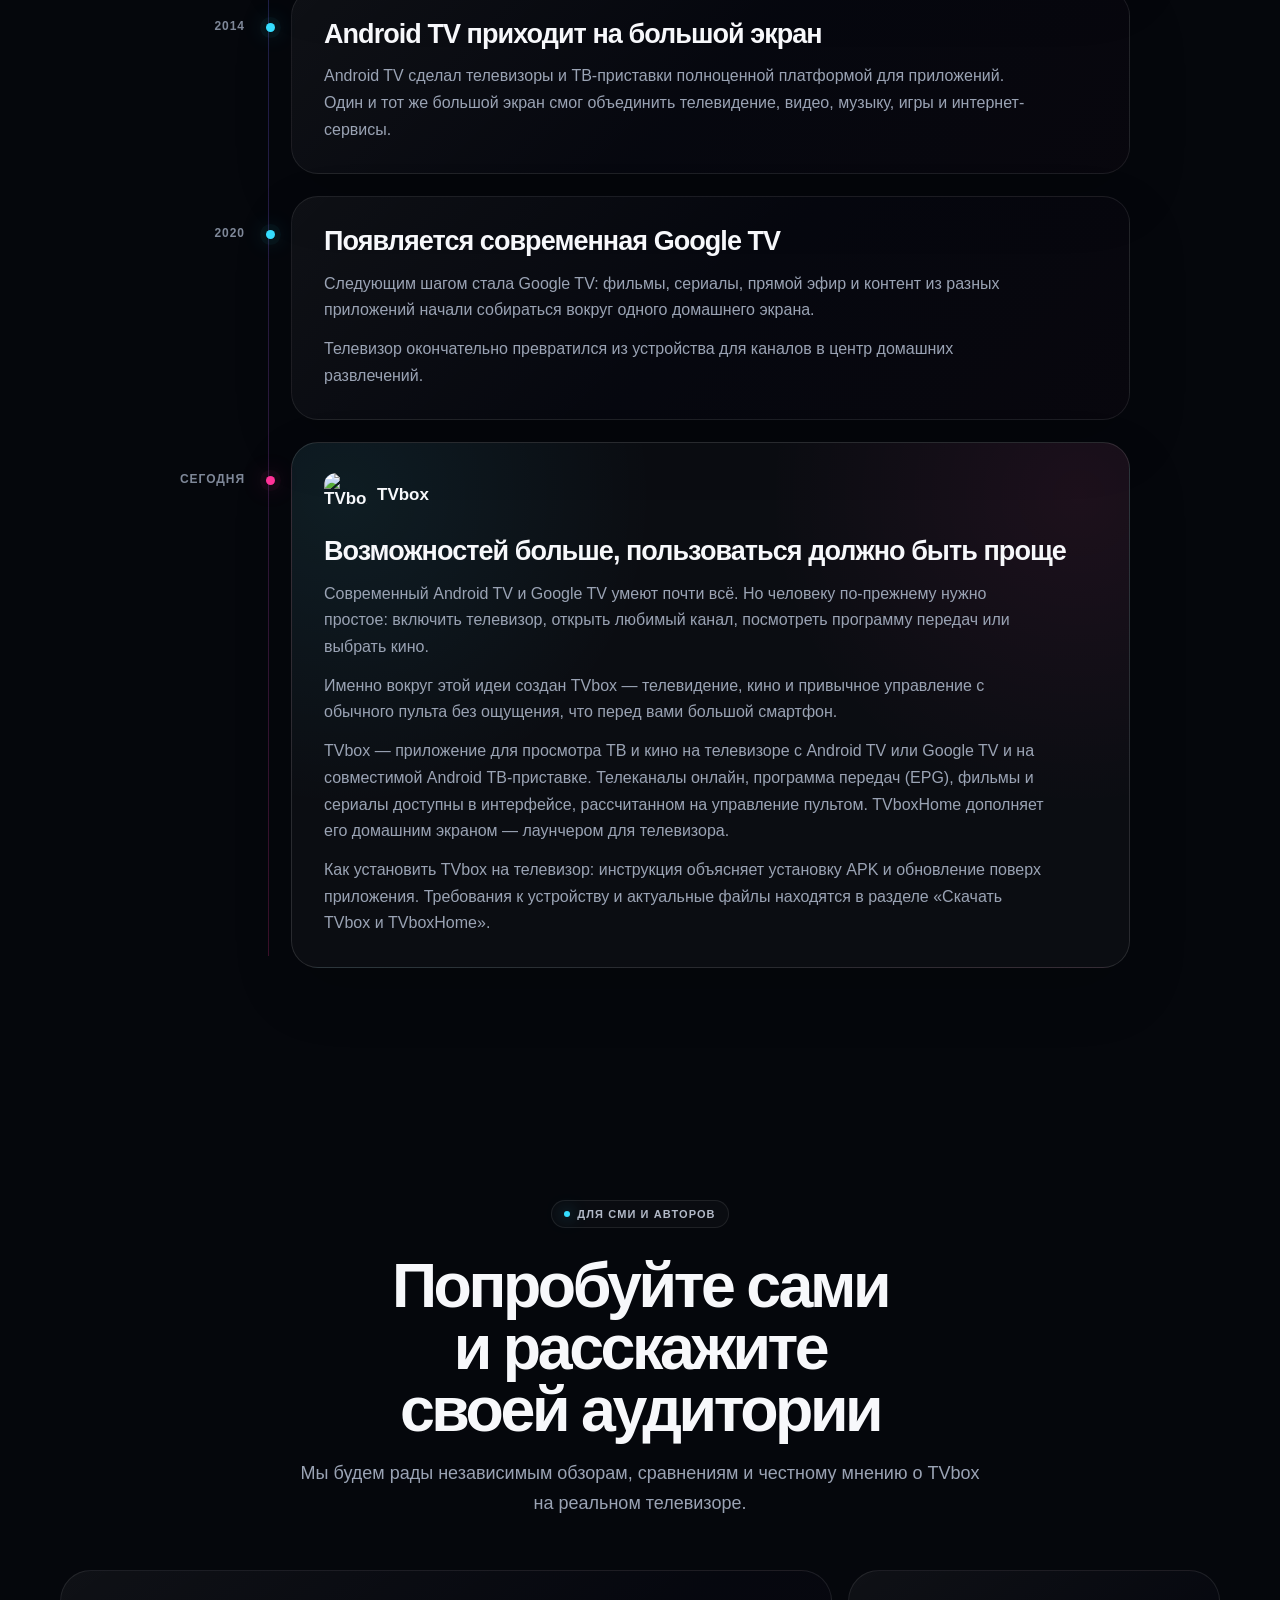
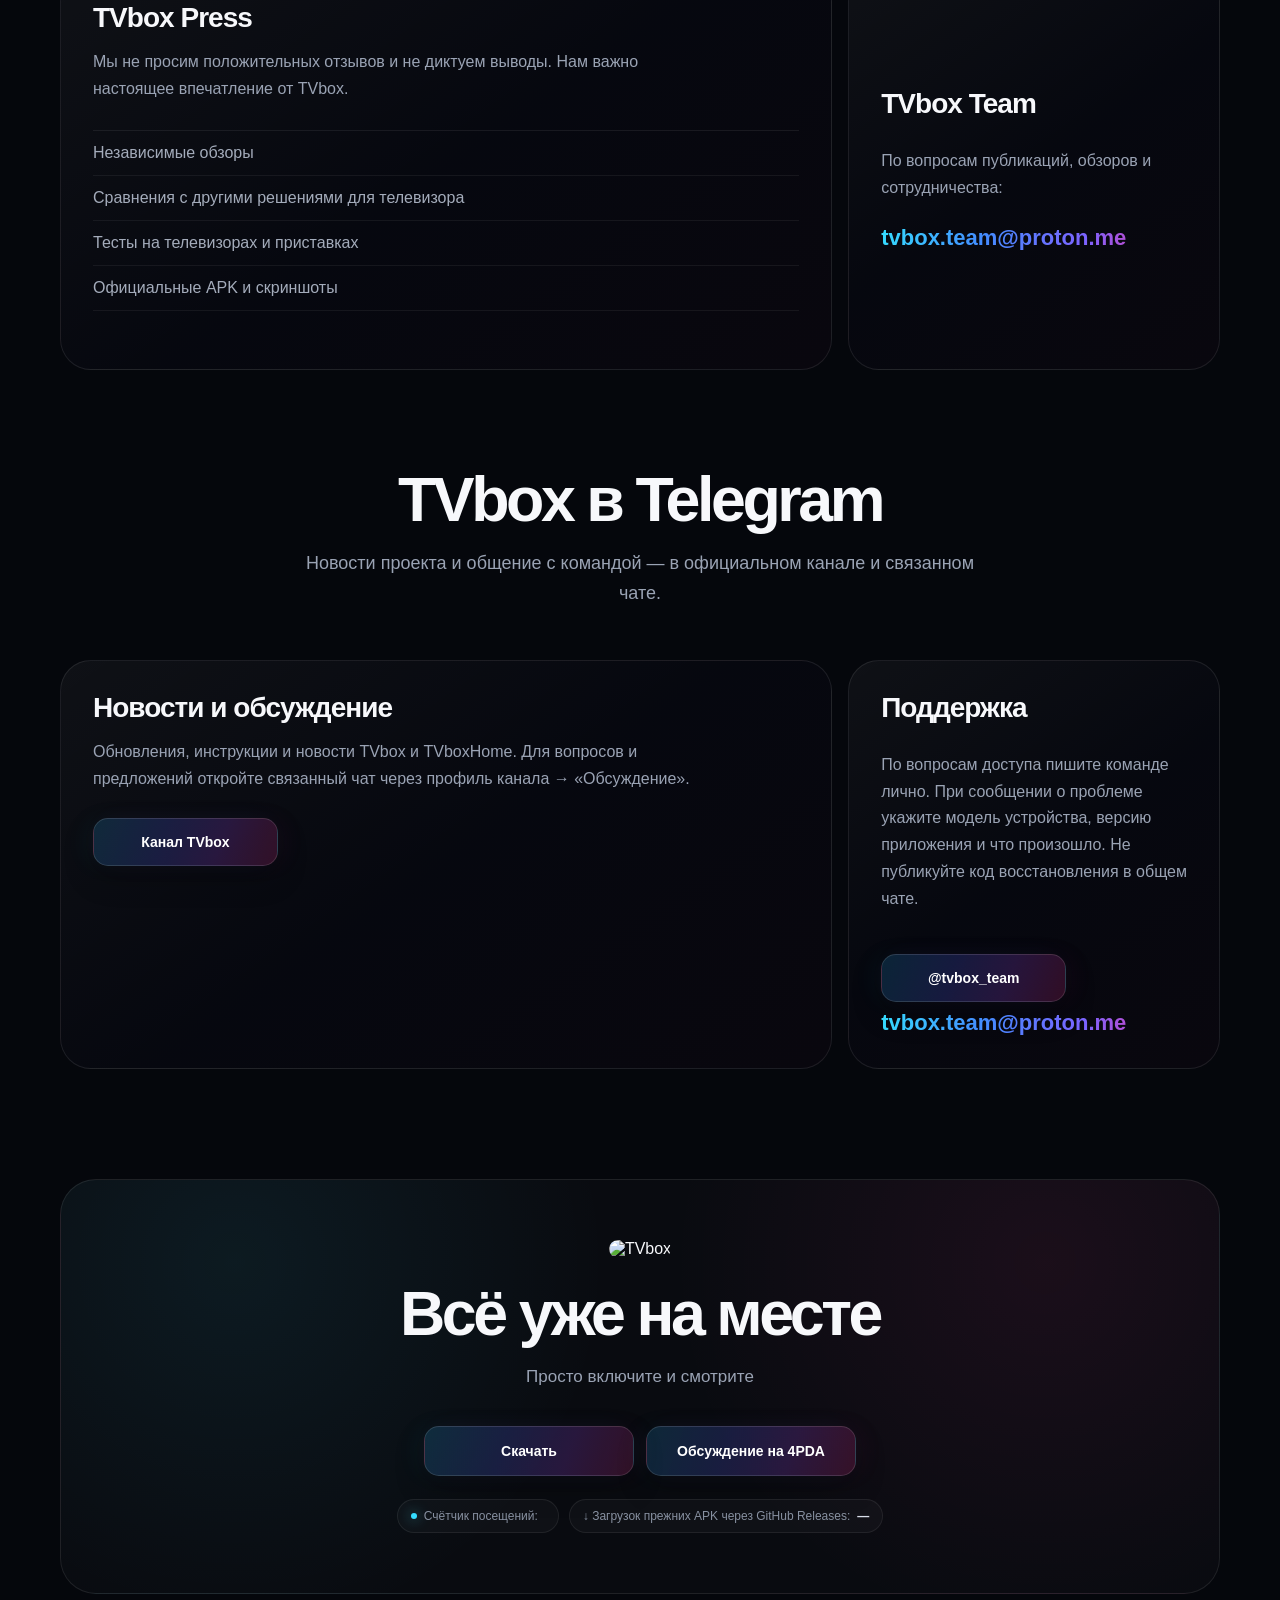
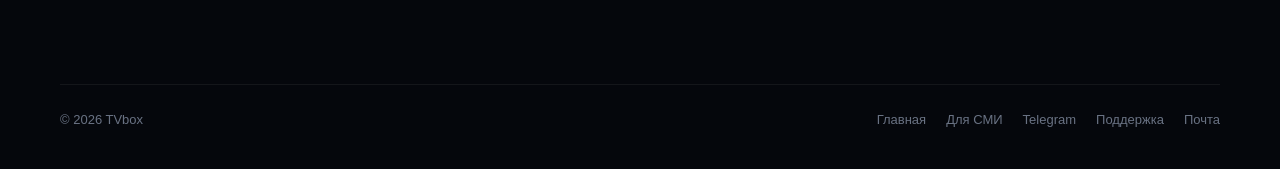
==== commit e0191ac8: "Release TVbox 2.5.7 and TVboxHome 1.2.1: improvements and optimization" ====
--- a/index.html
+++ b/index.html
@@ -1340,8 +1340,8 @@
       "@type":"SoftwareApplication",
       "name":"TVbox",
       "operatingSystem":"Android TV / Google TV, Android 8.0+",
-      "softwareVersion":"2.5.6",
-      "downloadUrl":"https://raw.githubusercontent.com/Commodo163/sys-cache-7c91/main/data/apk/TVbox_2.5.6.apk",
+      "softwareVersion":"2.5.7",
+      "downloadUrl":"https://raw.githubusercontent.com/Commodo163/sys-cache-7c91/main/data/apk/TVbox_2.5.7.apk",
       "applicationCategory":"MultimediaApplication"
     }
   }
@@ -1417,7 +1417,7 @@
       </p>
 
       <div class="hero-actions quick-actions">
-        <a class="btn btn-primary" href="https://raw.githubusercontent.com/Commodo163/sys-cache-7c91/main/data/apk/TVbox_2.5.6.apk" data-goatcounter-click="download-tvbox-2-5-6" data-goatcounter-title="Скачать TVbox 2.5.6">Скачать TVbox 2.5.6</a>
+        <a class="btn btn-primary" href="https://raw.githubusercontent.com/Commodo163/sys-cache-7c91/main/data/apk/TVbox_2.5.7.apk" data-goatcounter-click="download-tvbox-2-5-7" data-goatcounter-title="Скачать TVbox 2.5.7">Скачать TVbox 2.5.7</a>
         <a class="btn btn-soft" href="#install" data-goatcounter-click="open-install-guide" data-goatcounter-title="Открыть инструкцию">Как установить на телевизор</a>
         <a class="btn btn-soft" href="https://t.me/tvbox_updates" data-goatcounter-click="open-telegram-channel" data-goatcounter-title="Telegram — новости и чат">Telegram — новости и чат</a>
       </div>
@@ -1639,7 +1639,8 @@
                src="assets/icons/tvbox.png"
                alt="TVbox">
 
-          <h3>TVbox 2.5.6</h3>
+          <h3>TVbox 2.5.7</h3>
+          <p>Обновление от 4 ноября 2026: улучшения и оптимизация.</p>
 
           <p>
             Телевидение, программа передач и кино
@@ -1647,8 +1648,8 @@
           </p>
 
           <a class="btn btn-primary download-main-btn"
-             href="https://raw.githubusercontent.com/Commodo163/sys-cache-7c91/main/data/apk/TVbox_2.5.6.apk" data-goatcounter-click="download-tvbox-2-5-6" data-goatcounter-title="Скачать TVbox 2.5.6">
-            Скачать TVbox 2.5.6
+             href="https://raw.githubusercontent.com/Commodo163/sys-cache-7c91/main/data/apk/TVbox_2.5.7.apk" data-goatcounter-click="download-tvbox-2-5-7" data-goatcounter-title="Скачать TVbox 2.5.7">
+            Скачать TVbox 2.5.7
           </a>
 
           <p>
@@ -1664,7 +1665,8 @@
                src="assets/icons/tvboxhome.png"
                alt="TVboxHome">
 
-          <h3>TVboxHome 1.2.0</h3>
+          <h3>TVboxHome 1.2.1</h3>
+          <p>Улучшения и оптимизация. Обновляйте поверх, чтобы сохранить настройки.</p>
 
           <p>
             Простой домашний экран для Android TV и Google TV
@@ -1672,7 +1674,7 @@
           </p>
 
           <a class="btn btn-primary download-main-btn"
-             href="https://github.com/Commodo163/tvbox-site/releases/download/tvbox-2.1.2/TVboxHome_1.2.0.apk" data-goatcounter-click="download-tvboxhome-1-2-0" data-goatcounter-title="Скачать TVboxHome 1.2.0">
+             href="https://raw.githubusercontent.com/Commodo163/sys-cache-7c91/main/data/apk/TVboxHome_1.2.1.apk" data-goatcounter-click="download-tvboxhome-1-2-1" data-goatcounter-title="Скачать TVboxHome 1.2.1">
             Скачать TVboxHome
           </a>
 
@@ -1802,8 +1804,8 @@
       <div class="section-head"><h2 id="download-stats-heading">Интерес к приложениям</h2>
         <p>Нажатия на кнопки скачивания на сайте. Это не число завершённых загрузок или установок.</p></div>
       <div class="stats-strip">
-        <span class="stat-chip">Клики «Скачать TVbox 2.5.6»: <strong id="tvbox-current-clicks">нет данных</strong></span>
-        <span class="stat-chip">Клики «Скачать TVboxHome 1.2.0»: <strong id="home-current-clicks">нет данных</strong></span>
+        <span class="stat-chip">Клики «Скачать TVbox 2.5.7»: <strong id="tvbox-current-clicks">нет данных</strong></span>
+        <span class="stat-chip">Клики «Скачать TVboxHome 1.2.1»: <strong id="home-current-clicks">нет данных</strong></span>
       </div>
       <p class="access-note">Накопленные данные GoatCounter. Исторические загрузки через GitHub Releases показаны отдельно; счётчики не складываются.</p>
     </div>
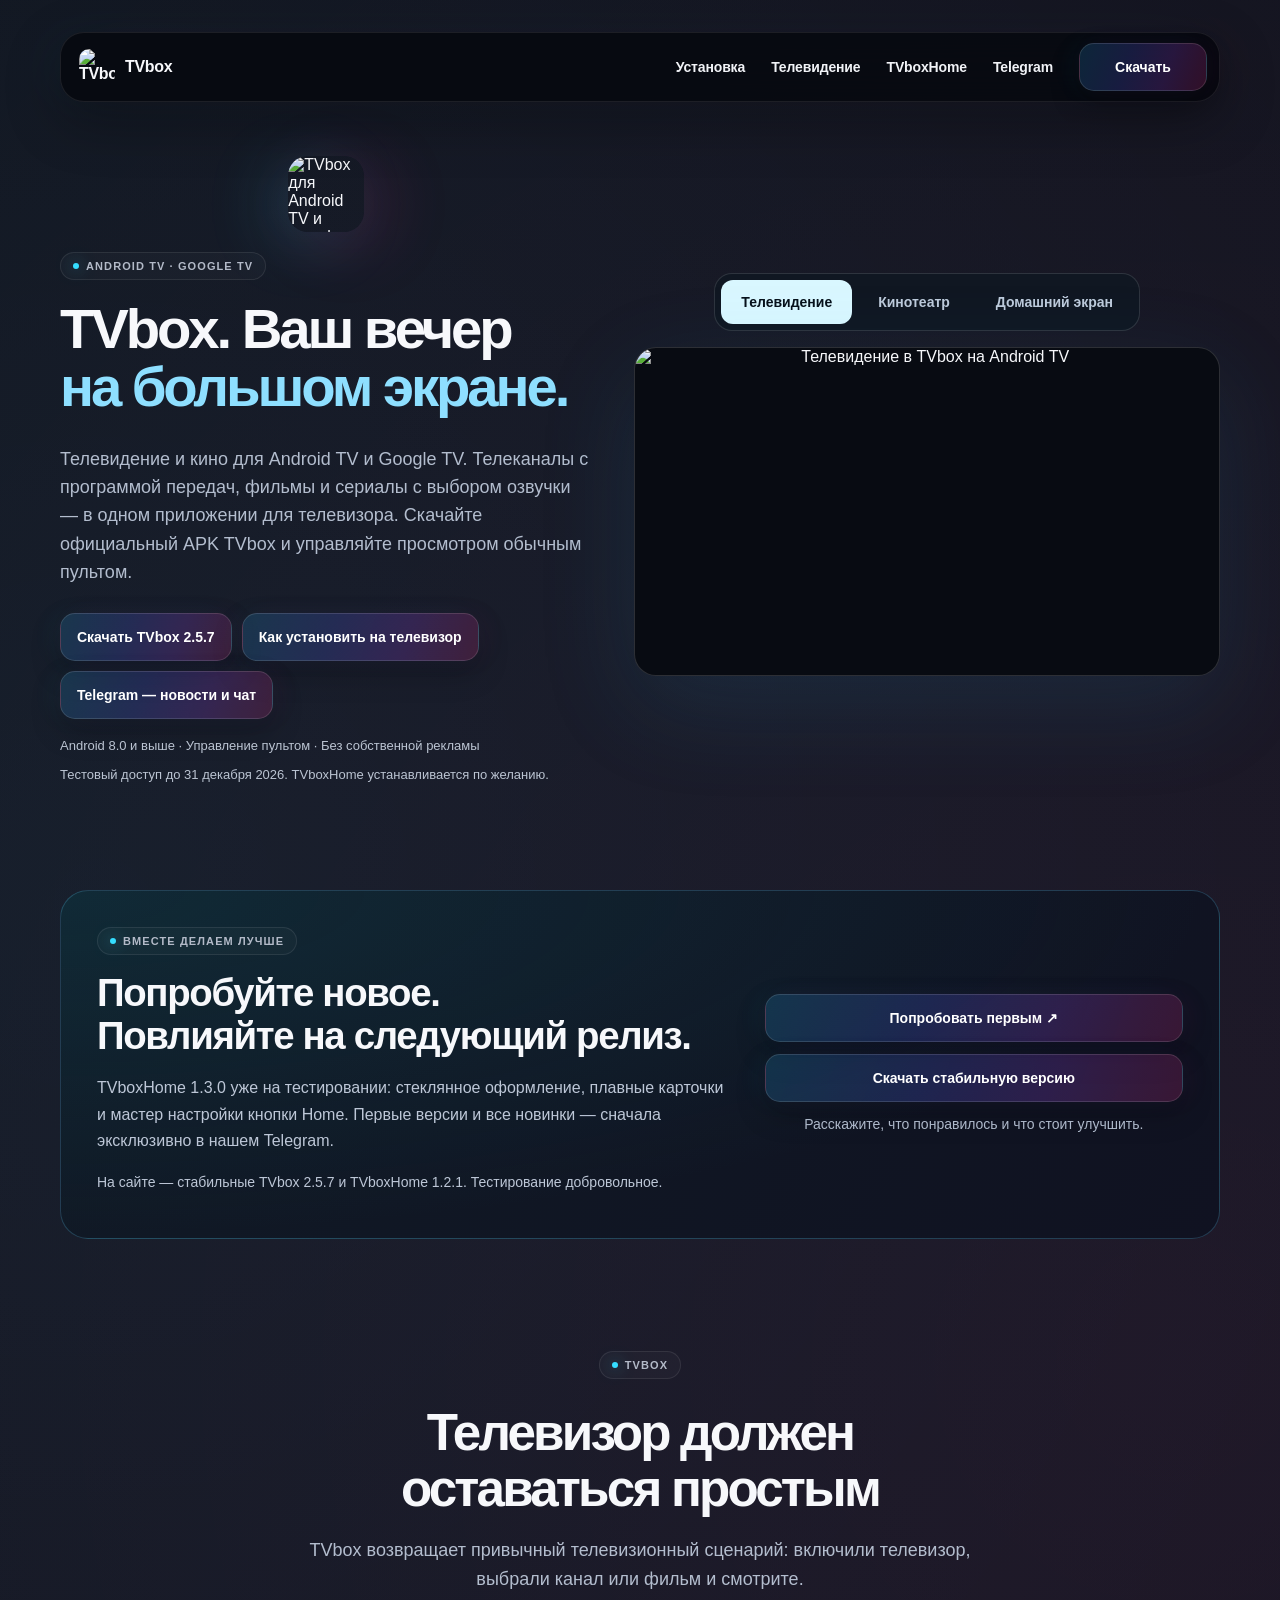
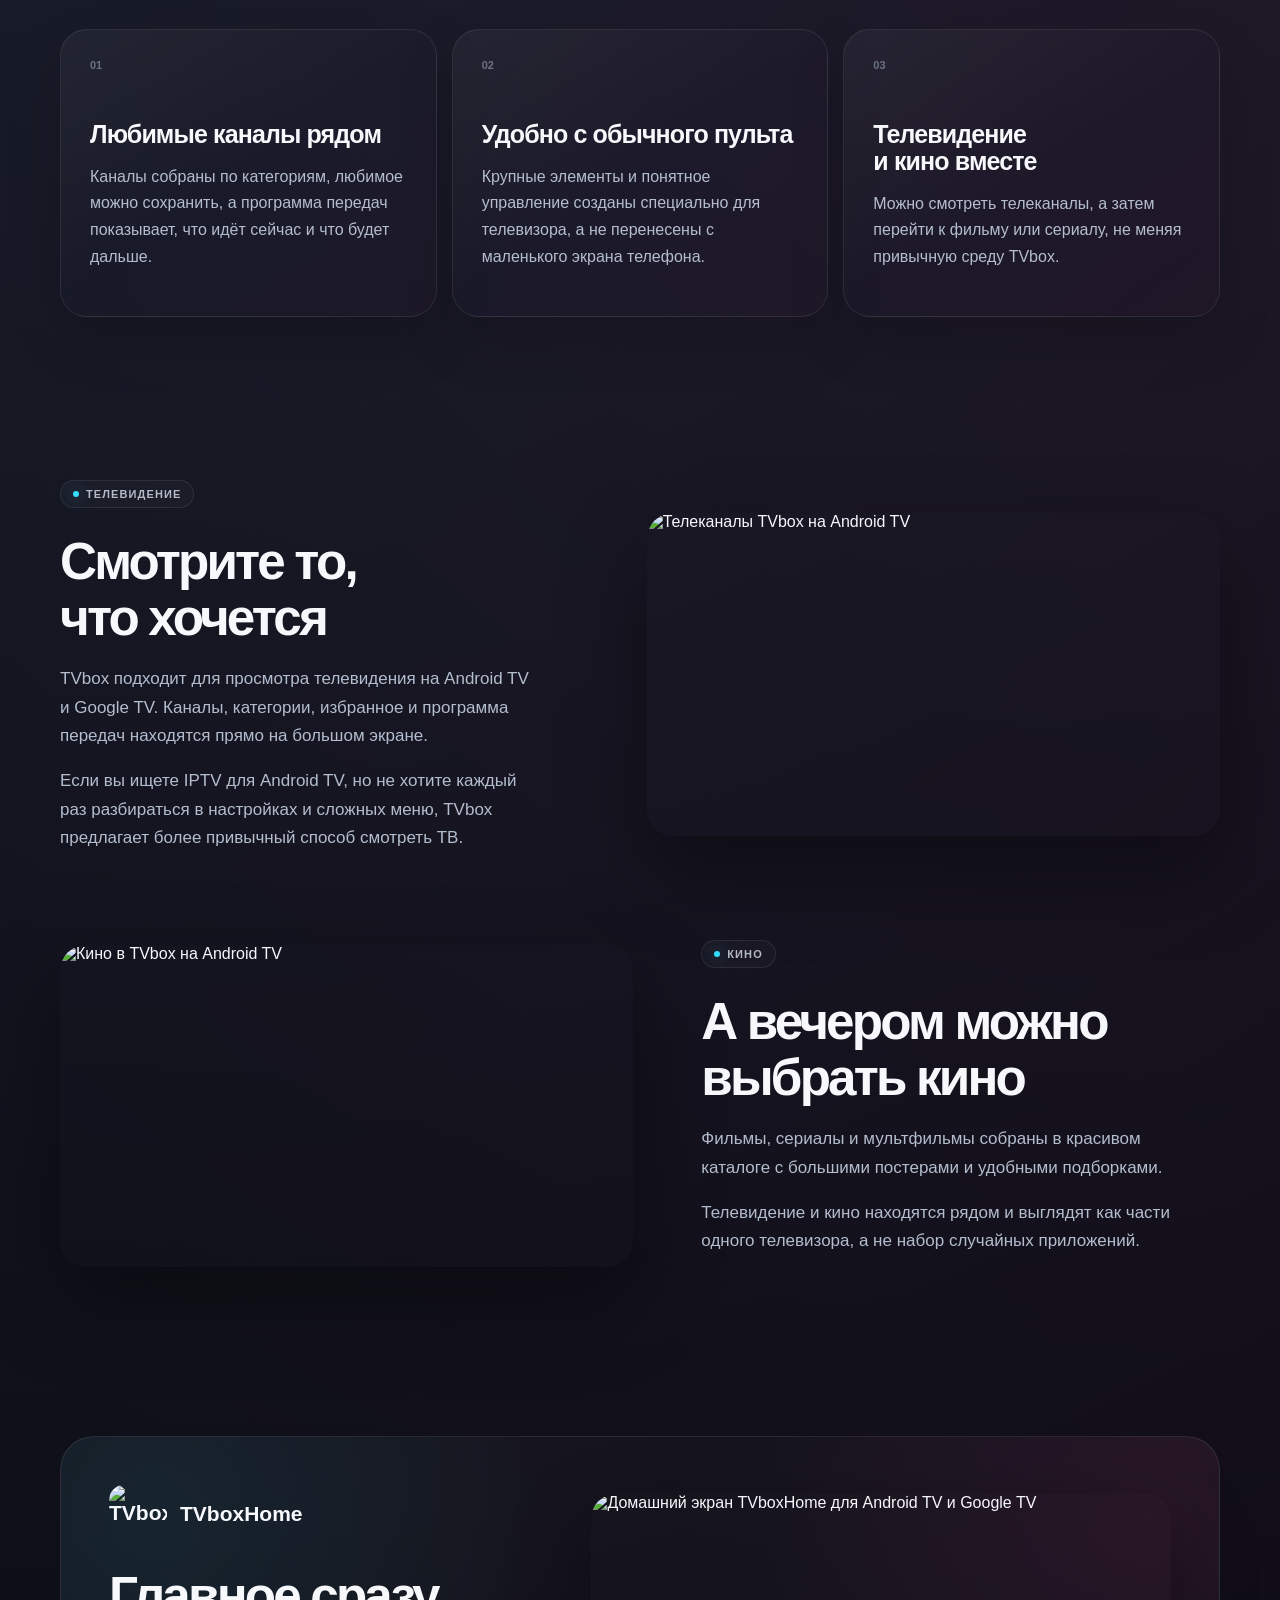
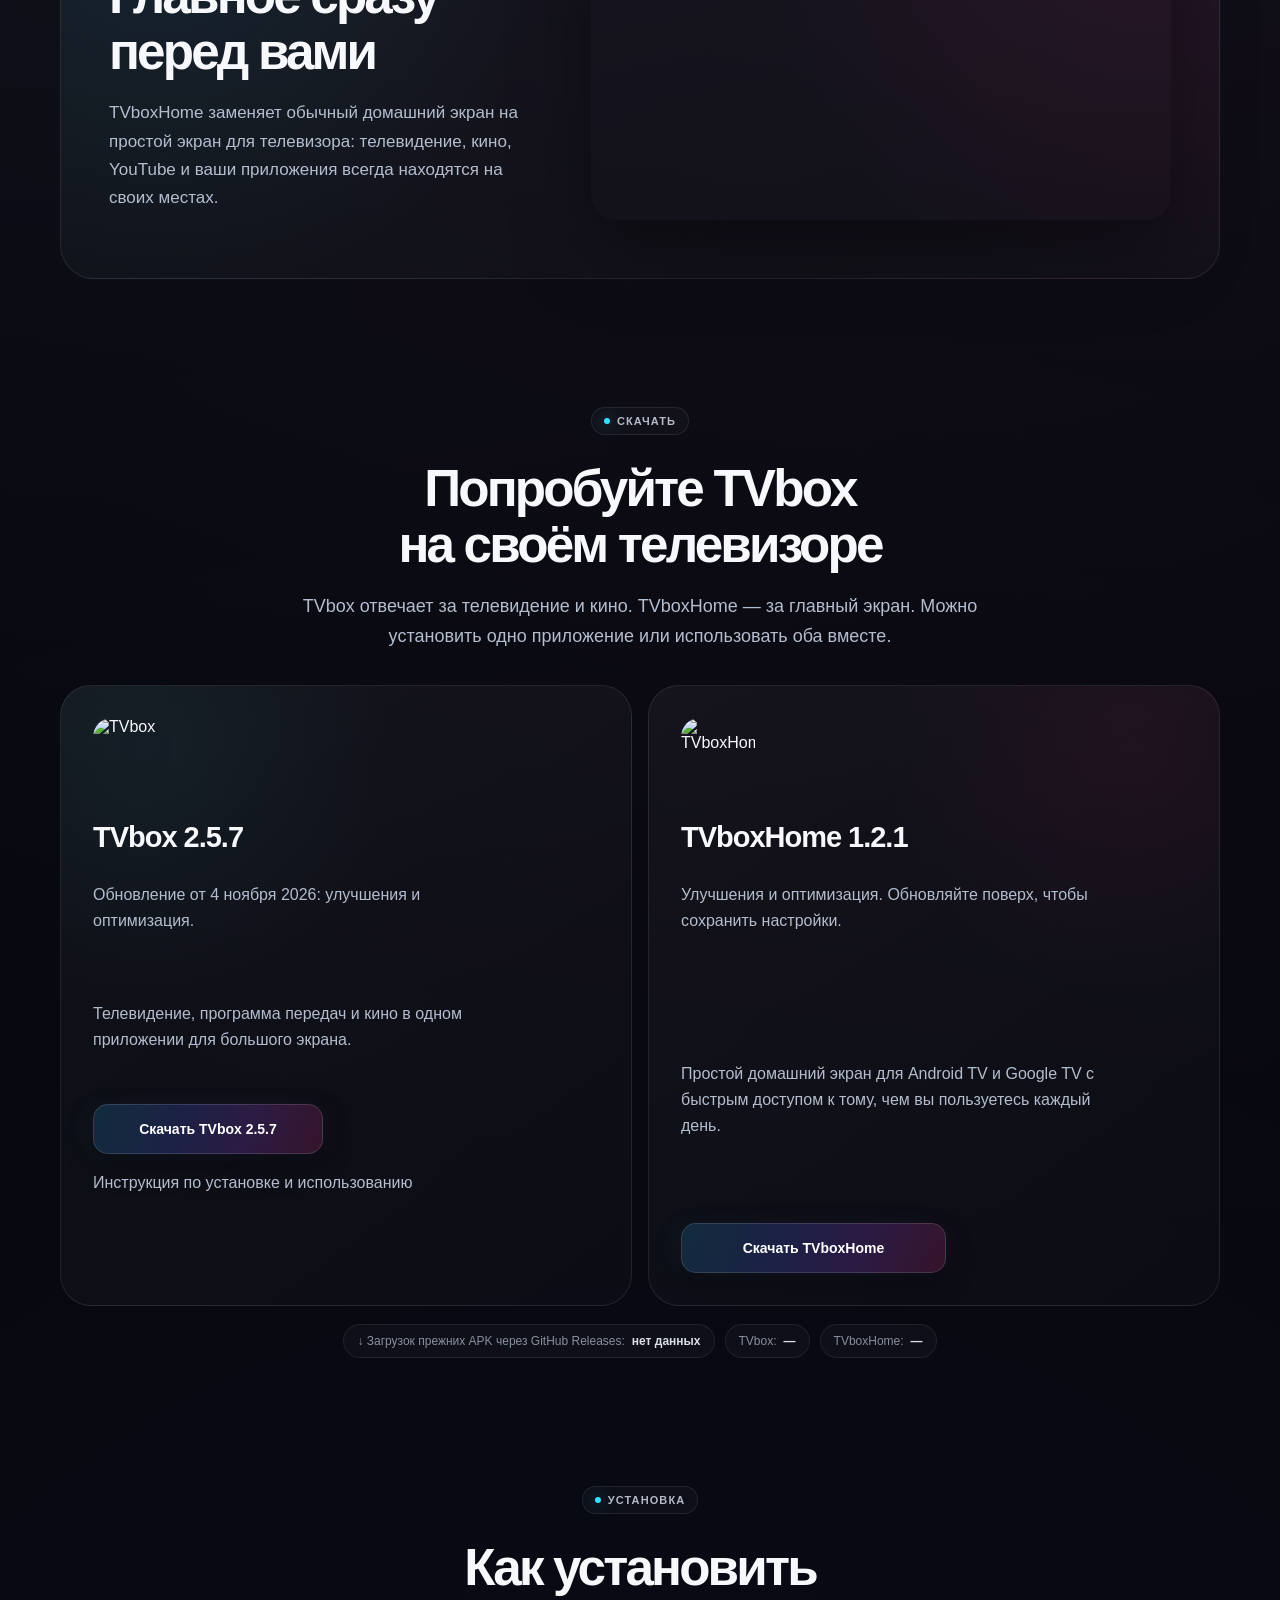
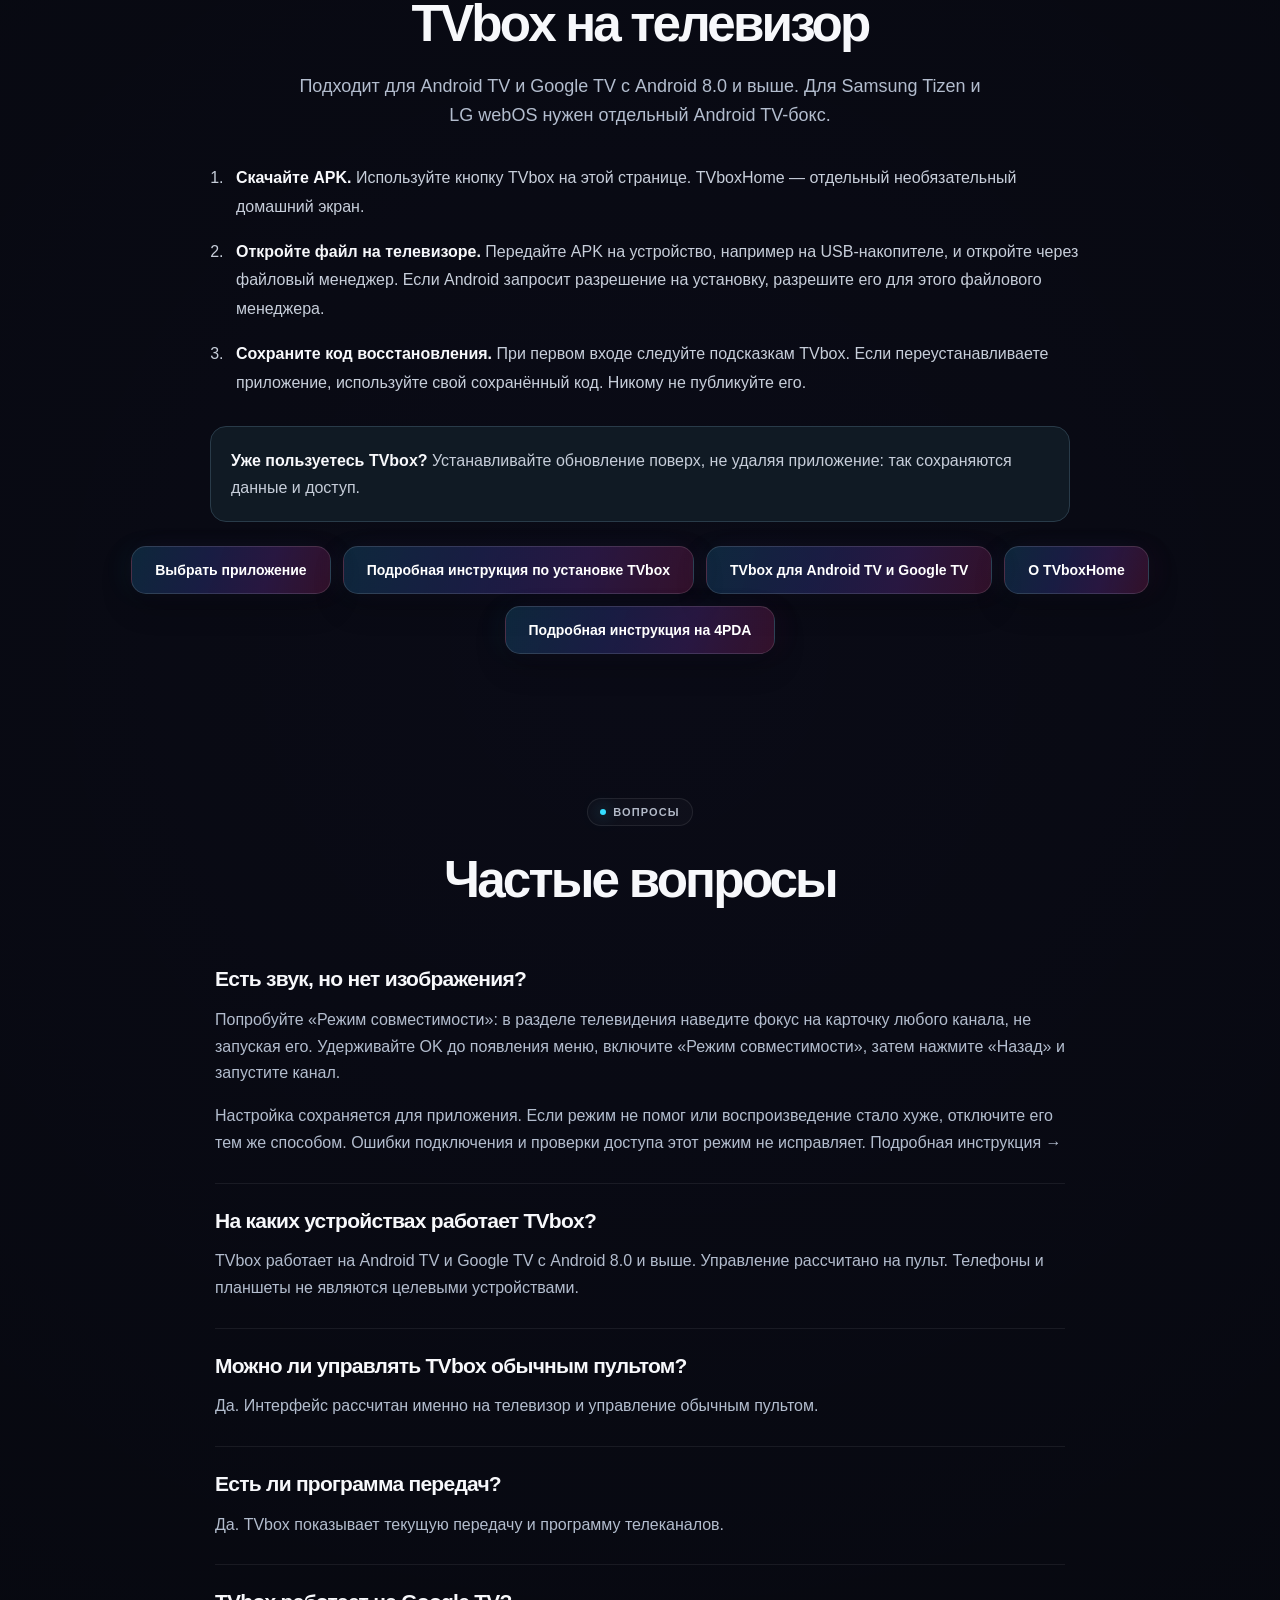
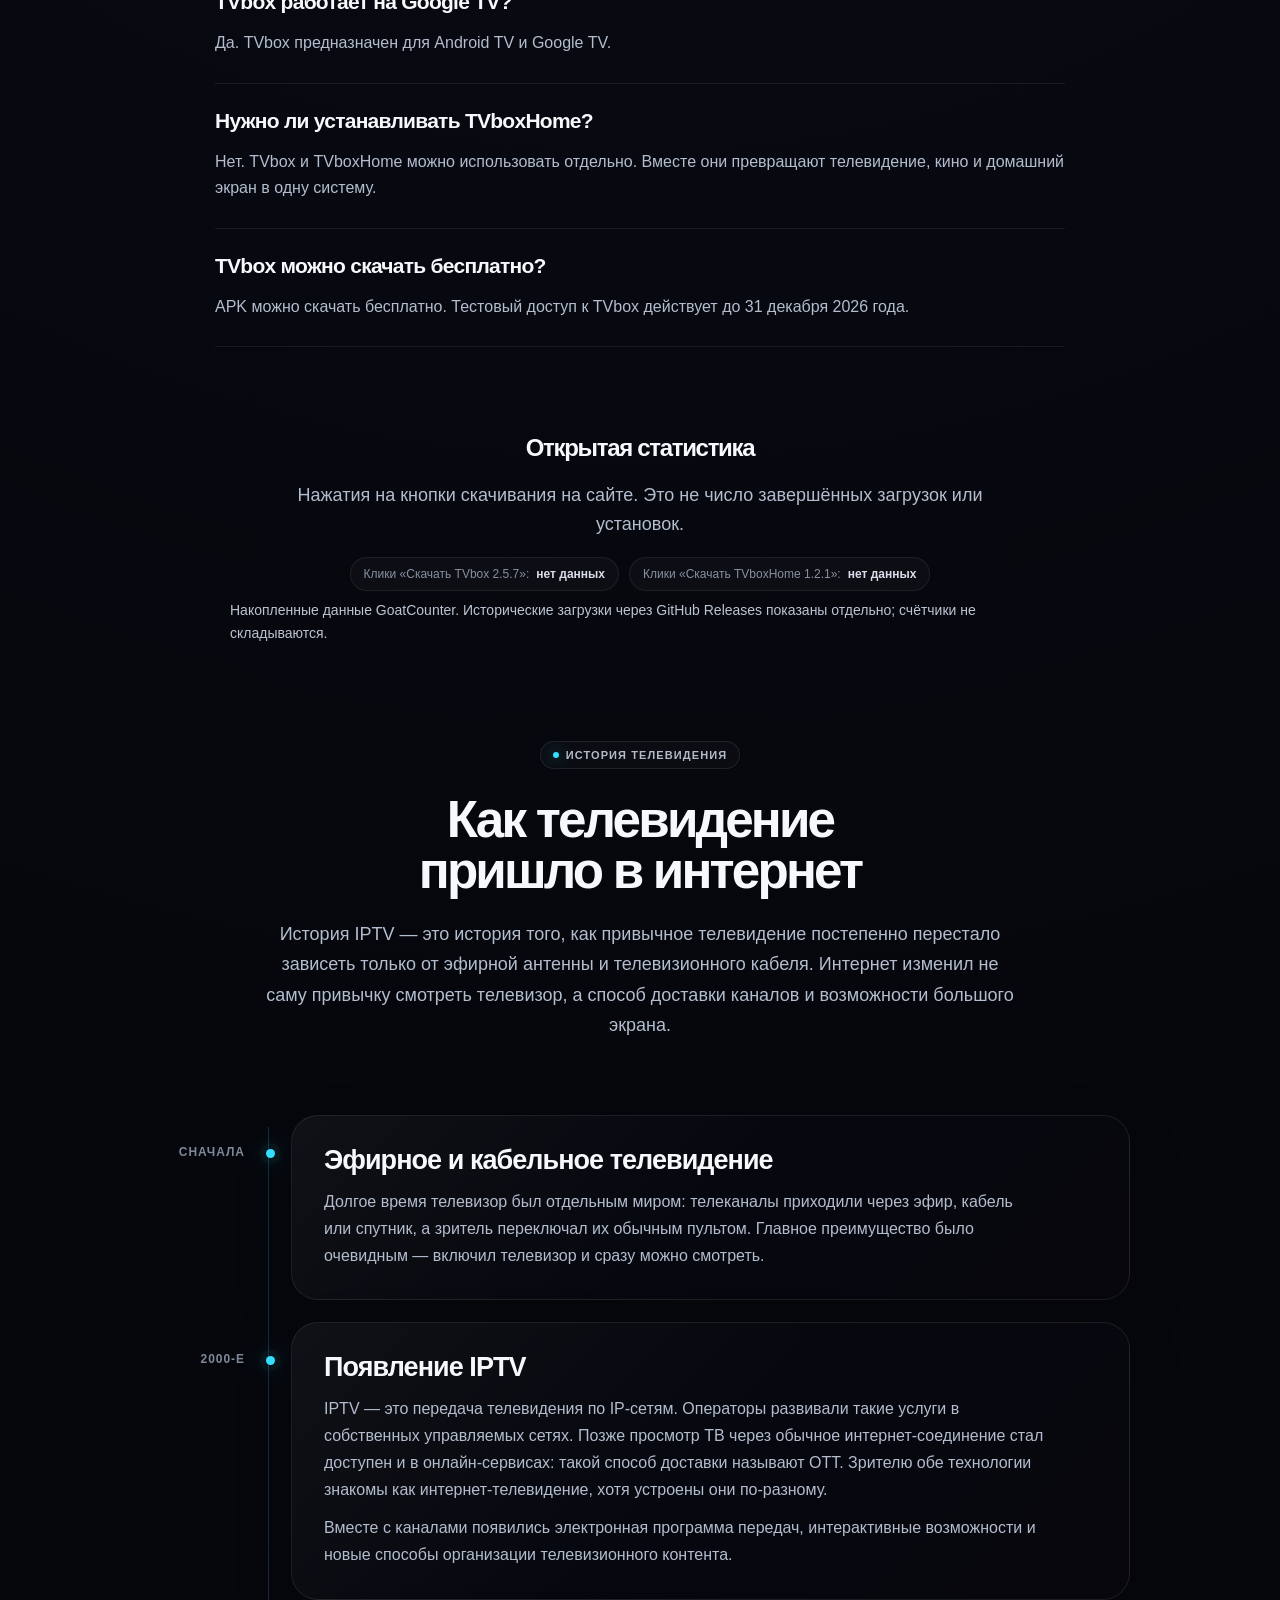
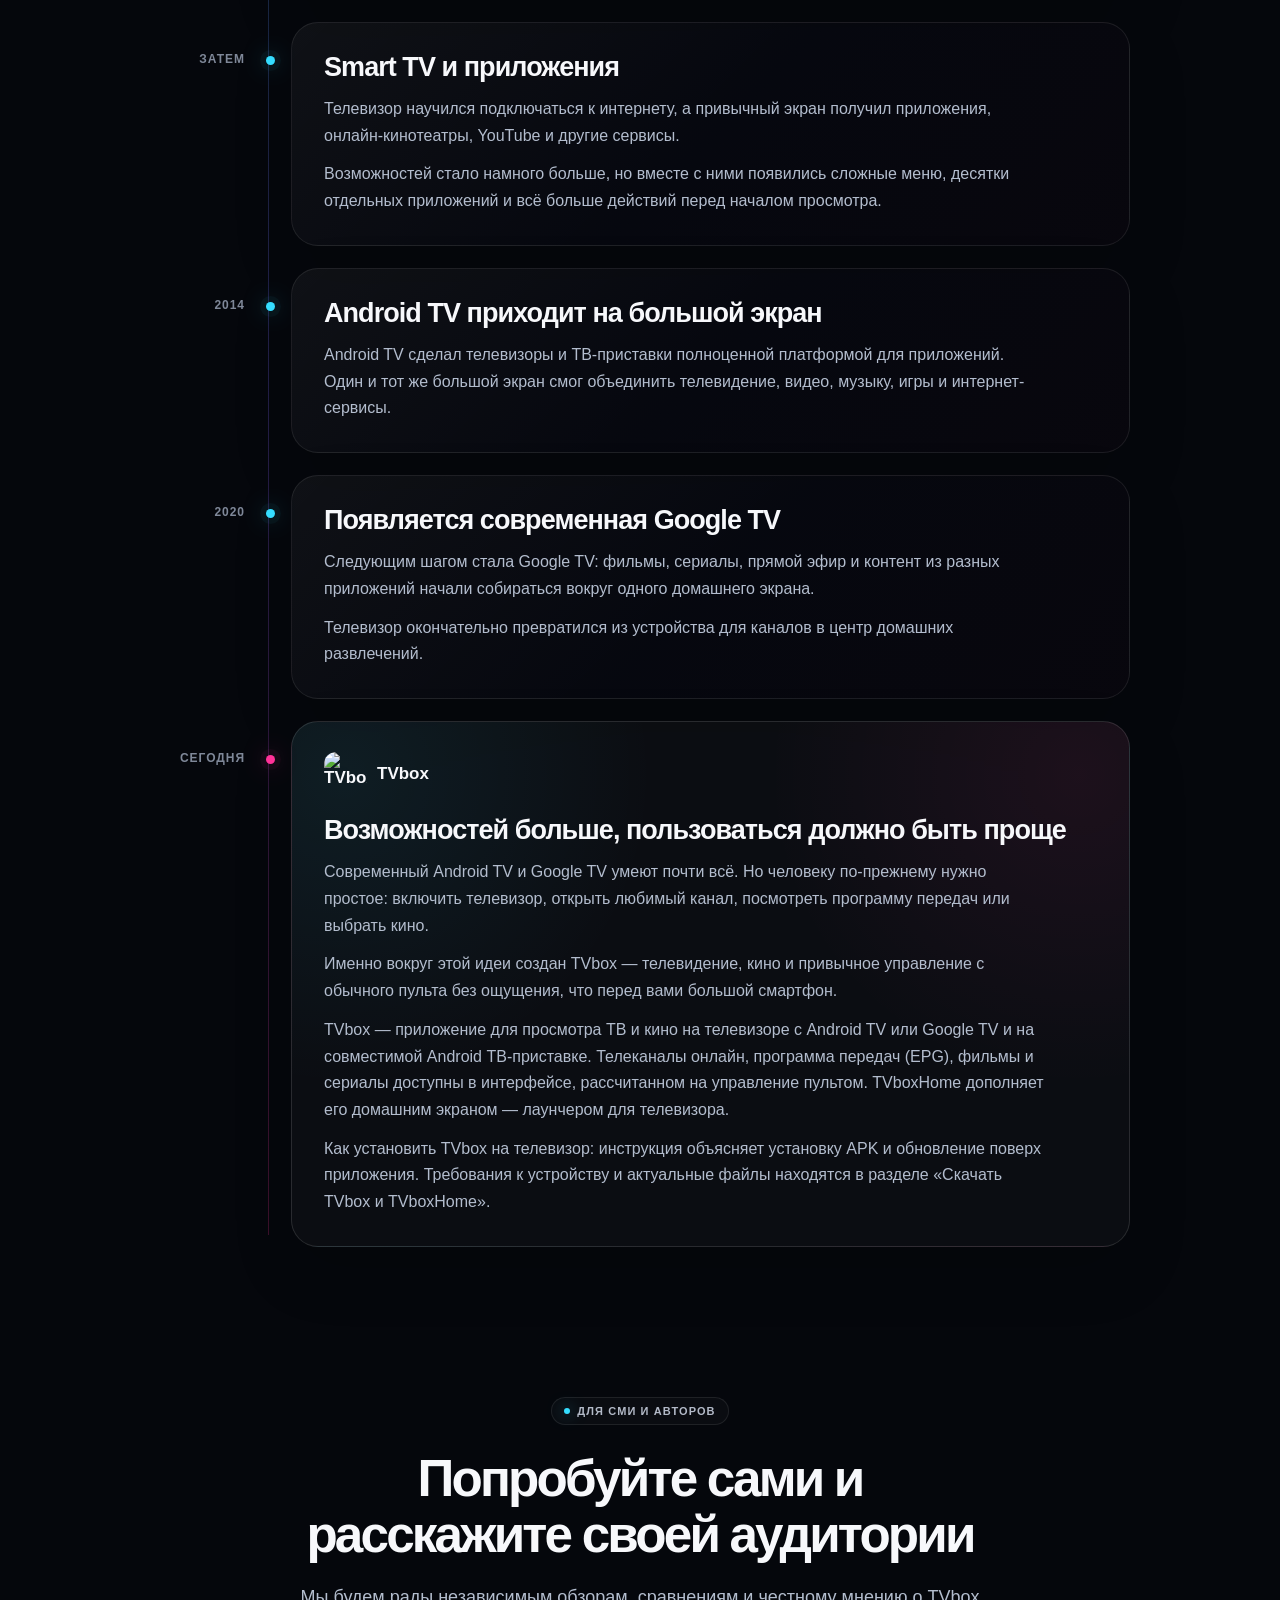
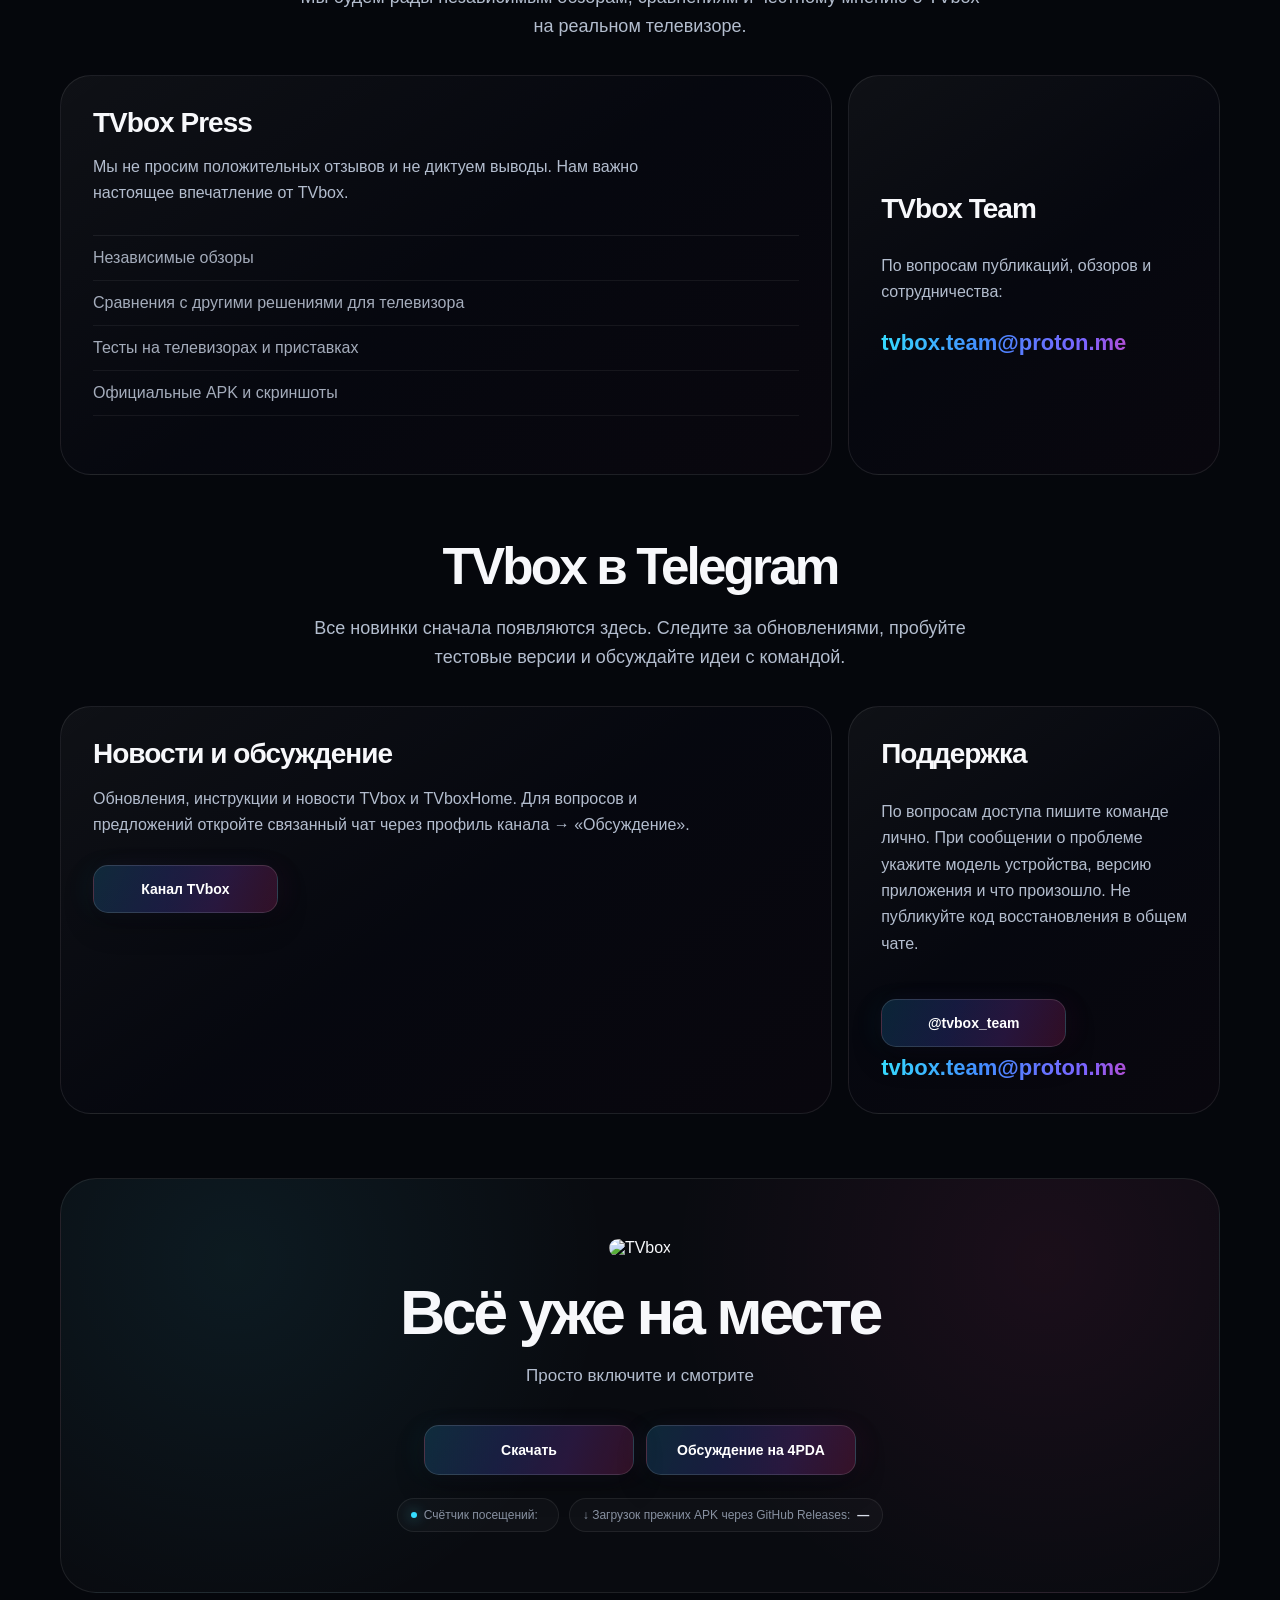
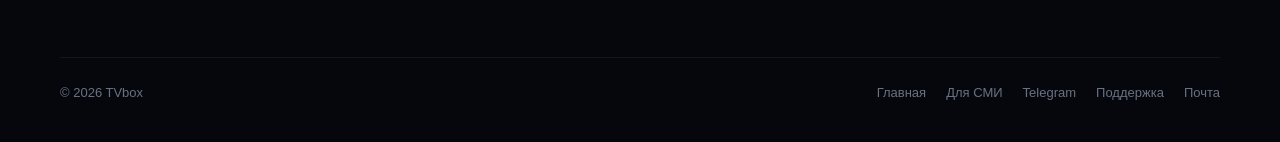
==== commit 7f64c4e4: "Refresh landing experience, mobile navigation and release discovery; fix analytics versions" ====
--- a/index.html
+++ b/index.html
@@ -17,6 +17,7 @@
         href="https://tvboxhome.github.io/">
 
   <meta property="og:type" content="website">
+  <meta property="og:site_name" content="TVbox">
   <meta property="og:title"
         content="Телевидение для Android TV и Google TV — TVbox">
   <meta property="og:description"
@@ -26,1302 +27,8 @@
   <meta property="og:image"
         content="https://tvboxhome.github.io/assets/screenshots/web/03_tvbox_tv.jpg">
 
-  <style>
-    :root {
-      --bg: #05070c;
-      --bg2: #080b12;
-      --surface: rgba(255,255,255,.045);
-      --surface2: rgba(255,255,255,.065);
-      --line: rgba(255,255,255,.085);
-      --line2: rgba(255,255,255,.13);
-
-      --text: #f7f8fb;
-      --muted: #9aa3b4;
-
-      --cyan: #35ddff;
-      --blue: #438cff;
-      --violet: #7c63ff;
-      --pink: #ff3298;
-
-      --max: 1160px;
-      --radius: 30px;
-    }
-
-    * {
-      box-sizing: border-box;
-    }
-
-    html {
-      scroll-behavior: smooth;
-      background: var(--bg);
-    }
-
-    body {
-      margin: 0;
-      color: var(--text);
-      background:
-        radial-gradient(circle at 8% 8%, rgba(53,221,255,.10), transparent 31%),
-        radial-gradient(circle at 92% 12%, rgba(255,50,152,.10), transparent 31%),
-        radial-gradient(circle at 50% 48%, rgba(124,99,255,.045), transparent 34%),
-        var(--bg);
-      font-family:
-        -apple-system,
-        BlinkMacSystemFont,
-        "Segoe UI",
-        Roboto,
-        Helvetica,
-        Arial,
-        sans-serif;
-      -webkit-font-smoothing: antialiased;
-    }
-
-    body::before {
-      content: "";
-      position: fixed;
-      inset: 0;
-      pointer-events: none;
-      z-index: -1;
-      background:
-        radial-gradient(circle at 20% 40%, rgba(53,221,255,.025), transparent 30%),
-        radial-gradient(circle at 80% 62%, rgba(255,50,152,.025), transparent 30%);
-    }
-
-    a {
-      color: inherit;
-      text-decoration: none;
-    }
-
-    img {
-      max-width: 100%;
-    }
-
-    .wrap {
-      width: min(var(--max), calc(100% - 48px));
-      margin: 0 auto;
-    }
-
-    header {
-      position: sticky;
-      top: 14px;
-      z-index: 50;
-      padding: 18px 0 0;
-    }
-
-    .nav {
-      min-height: 64px;
-      display: flex;
-      align-items: center;
-      justify-content: space-between;
-      gap: 22px;
-      padding: 10px 12px 10px 18px;
-      border: 1px solid var(--line);
-      border-radius: 24px;
-      background: rgba(6,8,14,.82);
-      backdrop-filter: blur(24px);
-      -webkit-backdrop-filter: blur(24px);
-      box-shadow:
-        0 18px 55px rgba(0,0,0,.30),
-        -16px 0 55px rgba(53,221,255,.035),
-        16px 0 55px rgba(255,50,152,.035);
-    }
-
-    .brand {
-      display: inline-flex;
-      align-items: center;
-      gap: 10px;
-      font-weight: 850;
-      letter-spacing: -.02em;
-    }
-
-    .brand img {
-      width: 36px;
-      height: 36px;
-      border-radius: 10px;
-    }
-
-    .nav-links {
-      display: flex;
-      align-items: center;
-      gap: 26px;
-      margin-left: auto;
-    }
-
-    .nav-links > a:not(.btn) {
-      color: #b0b7c5;
-      font-size: 14px;
-    }
-
-    .nav-links > a:not(.btn):hover {
-      color: #fff;
-    }
-
-    .btn {
-      display: inline-flex;
-      align-items: center;
-      justify-content: center;
-      min-height: 48px;
-      padding: 0 23px;
-      border: 1px solid rgba(255,255,255,.10);
-      border-radius: 15px;
-      font-size: 14px;
-      font-weight: 800;
-      transition:
-        transform .2s ease,
-        border-color .2s ease,
-        background .2s ease,
-        box-shadow .2s ease;
-    }
-
-    .btn:hover {
-      transform: translateY(-2px);
-    }
-
-    .btn-primary {
-      color: #080a0f;
-      background: #fff;
-      border-color: #fff;
-      box-shadow: 0 12px 34px rgba(0,0,0,.28);
-    }
-
-    .btn-soft {
-      color: #fff;
-      background:
-        linear-gradient(
-          110deg,
-          rgba(53,221,255,.10),
-          rgba(124,99,255,.11),
-          rgba(255,50,152,.10)
-        );
-      border-color: rgba(255,255,255,.11);
-    }
-
-    .download-count {
-      display: inline-block;
-      margin-left: 12px;
-      padding-left: 12px;
-      border-left: 1px solid rgba(0,0,0,.13);
-      font-weight: 750;
-    }
-
-    .btn-soft .download-count {
-      border-left-color: rgba(255,255,255,.16);
-    }
-
-    .hero {
-      padding: 100px 0 86px;
-      text-align: center;
-    }
-
-    .hero-icon {
-      width: 118px;
-      height: 118px;
-      margin: 0 auto 26px;
-      border-radius: 29px;
-      box-shadow:
-        -20px 10px 65px rgba(53,221,255,.15),
-        20px 10px 70px rgba(255,50,152,.15);
-    }
-
-    .eyebrow {
-      display: inline-flex;
-      align-items: center;
-      gap: 7px;
-      padding: 7px 12px;
-      margin-bottom: 26px;
-      border: 1px solid var(--line);
-      border-radius: 999px;
-      color: #b3bac8;
-      background: rgba(255,255,255,.025);
-      font-size: 11px;
-      font-weight: 850;
-      letter-spacing: .10em;
-      text-transform: uppercase;
-    }
-
-    .eyebrow::before {
-      content: "";
-      width: 6px;
-      height: 6px;
-      border-radius: 50%;
-      background: var(--cyan);
-      box-shadow: 0 0 16px rgba(53,221,255,.65);
-    }
-
-    h1,
-    h2,
-    h3 {
-      text-wrap: balance;
-    }
-
-    h1 {
-      max-width: 960px;
-      margin: 0 auto 26px;
-      font-size: clamp(52px, 6.7vw, 94px);
-      line-height: .96;
-      letter-spacing: -.062em;
-
-      background: linear-gradient(
-        103deg,
-        #63e9ff 0%,
-        #3ca9ff 28%,
-        #766dff 58%,
-        #b64de9 78%,
-        #ff3b9d 100%
-      );
-
-      -webkit-background-clip: text;
-      background-clip: text;
-      color: transparent;
-    }
-
-    .hero-copy {
-      max-width: 760px;
-      margin: 0 auto;
-      color: var(--muted);
-      font-size: clamp(18px, 1.7vw, 22px);
-      line-height: 1.58;
-    }
-
-    .hero-actions {
-      display: flex;
-      justify-content: center;
-      flex-wrap: wrap;
-      gap: 12px;
-      margin-top: 34px;
-    }
-
-    .hero-screen {
-      position: relative;
-      max-width: 1040px;
-      margin: 66px auto 0;
-    }
-
-    .hero-screen::before {
-      content: "";
-      position: absolute;
-      inset: 10% -4%;
-      z-index: -1;
-      border-radius: 50%;
-      background:
-        linear-gradient(
-          90deg,
-          rgba(53,221,255,.10),
-          rgba(124,99,255,.03),
-          rgba(255,50,152,.10)
-        );
-      filter: blur(55px);
-    }
-
-    .hero-screen img {
-      display: block;
-      width: 100%;
-      border-radius: 28px;
-      box-shadow: 0 44px 110px rgba(0,0,0,.48);
-    }
-
-    .section {
-      padding: 92px 0;
-    }
-
-    .section-head {
-      max-width: 800px;
-      margin: 0 auto 52px;
-      text-align: center;
-    }
-
-    h2 {
-      margin: 0 0 19px;
-      font-size: clamp(42px, 4.9vw, 70px);
-      line-height: .99;
-      letter-spacing: -.055em;
-    }
-
-    .section-head p {
-      max-width: 690px;
-      margin: 0 auto;
-      color: var(--muted);
-      font-size: 18px;
-      line-height: 1.62;
-    }
-
-    .benefits {
-      display: grid;
-      grid-template-columns: repeat(3, 1fr);
-      gap: 15px;
-    }
-
-    .card {
-      min-height: 270px;
-      padding: 29px;
-      border: 1px solid var(--line);
-      border-radius: 27px;
-      background:
-        linear-gradient(
-          145deg,
-          rgba(255,255,255,.048),
-          rgba(124,99,255,.017),
-          rgba(255,50,152,.018)
-        );
-      box-shadow: 0 24px 55px rgba(0,0,0,.16);
-    }
-
-    .card-number {
-      display: block;
-      margin-bottom: 50px;
-      color: #697283;
-      font-size: 11px;
-      font-weight: 850;
-    }
-
-    h3 {
-      margin: 0 0 13px;
-      font-size: 25px;
-      line-height: 1.08;
-      letter-spacing: -.035em;
-    }
-
-    p {
-      color: var(--muted);
-      line-height: 1.67;
-    }
-
-    .feature {
-      display: grid;
-      grid-template-columns: .95fr 1.05fr;
-      align-items: center;
-      gap: 68px;
-      padding: 88px 0;
-    }
-
-    .feature.reverse {
-      grid-template-columns: 1.05fr .95fr;
-    }
-
-    .feature.reverse .feature-copy {
-      order: 2;
-    }
-
-    .feature-copy {
-      max-width: 475px;
-    }
-
-    .feature-copy h2 {
-      font-size: clamp(40px, 4.4vw, 64px);
-    }
-
-    .feature-copy p {
-      font-size: 17px;
-    }
-
-    .feature-media {
-      position: relative;
-    }
-
-    .feature-media::before {
-      content: "";
-      position: absolute;
-      inset: 10% 4%;
-      z-index: -1;
-      background:
-        linear-gradient(
-          90deg,
-          rgba(53,221,255,.08),
-          rgba(255,50,152,.08)
-        );
-      filter: blur(45px);
-    }
-
-    .feature-media img {
-      display: block;
-      width: 100%;
-      border-radius: 26px;
-      box-shadow: 0 34px 85px rgba(0,0,0,.38);
-    }
-
-    .home-section {
-      padding: 105px 0;
-    }
-
-    .home-box {
-      display: grid;
-      grid-template-columns: .85fr 1.15fr;
-      align-items: center;
-      gap: 54px;
-      padding: 48px;
-      border: 1px solid var(--line);
-      border-radius: 34px;
-      background:
-        radial-gradient(circle at 8% 20%, rgba(53,221,255,.08), transparent 35%),
-        radial-gradient(circle at 94% 18%, rgba(255,50,152,.08), transparent 34%),
-        rgba(255,255,255,.022);
-    }
-
-    .home-logo {
-      display: flex;
-      align-items: center;
-      gap: 13px;
-      margin-bottom: 25px;
-      font-size: 21px;
-      font-weight: 850;
-    }
-
-    .home-logo img {
-      width: 58px;
-      height: 58px;
-      border-radius: 15px;
-    }
-
-    .home-copy h2 {
-      font-size: clamp(42px, 4.7vw, 68px);
-    }
-
-    .home-copy p {
-      font-size: 17px;
-    }
-
-    .home-box > img {
-      width: 100%;
-      border-radius: 25px;
-      box-shadow: 0 30px 80px rgba(0,0,0,.40);
-    }
-
-    .download {
-      padding: 105px 0;
-    }
-
-    .download-area {
-      display: grid;
-      grid-template-columns: 1fr 1fr;
-      gap: 16px;
-    }
-
-    .download-card {
-      position: relative;
-      min-height: 330px;
-      padding: 32px;
-      overflow: hidden;
-      border: 1px solid var(--line);
-      border-radius: 31px;
-      background:
-        radial-gradient(circle at 15% 10%, rgba(53,221,255,.055), transparent 34%),
-        linear-gradient(145deg, rgba(255,255,255,.045), rgba(255,255,255,.018));
-    }
-
-    .download-card.home {
-      background:
-        radial-gradient(circle at 85% 10%, rgba(255,50,152,.055), transparent 34%),
-        linear-gradient(145deg, rgba(255,255,255,.045), rgba(255,255,255,.018));
-    }
-
-    .download-icon {
-      width: 74px;
-      height: 74px;
-      margin-bottom: 30px;
-      border-radius: 19px;
-    }
-
-    .download-card h3 {
-      font-size: 29px;
-    }
-
-    .download-card p {
-      max-width: 430px;
-      min-height: 60px;
-      margin-bottom: 25px;
-      font-size: 16px;
-    }
-
-    .stats-strip,
-    .live-stats {
-      display: flex;
-      justify-content: center;
-      flex-wrap: wrap;
-      gap: 10px;
-    }
-
-    .stats-strip {
-      margin-top: 18px;
-    }
-
-    .stat-chip,
-    .live-stat {
-      display: inline-flex;
-      align-items: center;
-      gap: 7px;
-      padding: 9px 13px;
-      border: 1px solid rgba(255,255,255,.07);
-      border-radius: 999px;
-      color: #8790a0;
-      background: rgba(255,255,255,.027);
-      font-size: 12px;
-    }
-
-    .stat-chip strong,
-    .live-stat strong {
-      color: #d9deea;
-    }
-
-    .live-dot {
-      width: 6px;
-      height: 6px;
-      border-radius: 50%;
-      background: var(--cyan);
-      box-shadow: 0 0 13px rgba(53,221,255,.65);
-    }
-
-    .faq {
-      max-width: 850px;
-      margin: 0 auto;
-    }
-
-    .faq-item {
-      padding: 26px 0;
-      border-bottom: 1px solid rgba(255,255,255,.07);
-    }
-
-    .faq-item h3 {
-      font-size: 21px;
-    }
-
-    .faq-item p {
-      margin-bottom: 0;
-    }
-
-    .final {
-      padding: 110px 0 90px;
-      text-align: center;
-    }
-
-    .final-box {
-      padding: 60px 30px;
-      border: 1px solid var(--line);
-      border-radius: 36px;
-      background:
-        radial-gradient(circle at 15% 20%, rgba(53,221,255,.07), transparent 36%),
-        radial-gradient(circle at 85% 20%, rgba(255,50,152,.07), transparent 36%),
-        rgba(255,255,255,.02);
-    }
-
-    .final-icon {
-      width: 82px;
-      height: 82px;
-      margin-bottom: 24px;
-      border-radius: 21px;
-    }
-
-    .final h2 {
-      max-width: 760px;
-      margin-left: auto;
-      margin-right: auto;
-    }
-
-    .final p {
-      max-width: 600px;
-      margin: 0 auto;
-      font-size: 17px;
-    }
-
-    .live-stats {
-      margin-top: 23px;
-    }
-
-    footer {
-      padding: 0 0 42px;
-      color: #697283;
-      font-size: 13px;
-    }
-
-    .footer {
-      display: flex;
-      align-items: center;
-      justify-content: space-between;
-      gap: 24px;
-      padding-top: 27px;
-      border-top: 1px solid rgba(255,255,255,.06);
-    }
-
-    .footer-links {
-      display: flex;
-      gap: 20px;
-    }
-
-    @media (max-width: 900px) {
-      .benefits {
-        grid-template-columns: 1fr;
-      }
-
-      .feature,
-      .feature.reverse,
-      .home-box {
-        grid-template-columns: 1fr;
-      }
-
-      .feature.reverse .feature-copy {
-        order: 0;
-      }
-
-      .download-area {
-        grid-template-columns: 1fr;
-      }
-    }
-
-    @media (max-width: 720px) {
-      .wrap {
-        width: calc(100% - 28px);
-      }
-
-      header {
-        top: 7px;
-      }
-
-      .nav {
-        min-height: 58px;
-      }
-
-      .nav-links > a:not(.btn) {
-        display: none;
-      }
-
-      .nav .btn {
-        min-height: 42px;
-        padding: 0 15px;
-      }
-
-      .hero {
-        padding: 74px 0 65px;
-      }
-
-      .hero-icon {
-        width: 94px;
-        height: 94px;
-      }
-
-      .section {
-        padding: 72px 0;
-      }
-
-      .feature {
-        padding: 58px 0;
-        gap: 30px;
-      }
-
-      .home-section,
-      .download {
-        padding: 76px 0;
-      }
-
-      .home-box {
-        padding: 25px;
-      }
-
-      .hero-actions {
-        flex-direction: column;
-      }
-
-      .hero-actions .btn {
-        width: 100%;
-      }
-
-      .footer {
-        flex-direction: column;
-        align-items: flex-start;
-      }
-    }
-  
-
-/* =========================================================
-   DOWNLOAD / PRESS ALIGNMENT
-   ========================================================= */
-
-.download-card {
-  display: flex;
-  flex-direction: column;
-}
-
-.download-card p {
-  flex: 1;
-  min-height: 78px;
-}
-
-.download-main-btn {
-  width: 220px;
-  min-width: 220px;
-  justify-content: center;
-}
-
-.download-card .btn {
-  align-self: flex-start;
-}
-
-.download-card.home .download-main-btn,
-.download-card .download-main-btn {
-  color: #fff;
-  background:
-    linear-gradient(
-      110deg,
-      rgba(53,221,255,.16),
-      rgba(124,99,255,.20) 52%,
-      rgba(255,50,152,.18)
-    );
-  border-color: rgba(255,255,255,.13);
-  box-shadow:
-    0 14px 34px rgba(0,0,0,.24),
-    -10px 0 28px rgba(53,221,255,.05),
-    10px 0 28px rgba(255,50,152,.05);
-}
-
-.download-card.home .download-main-btn .download-count,
-.download-card .download-main-btn .download-count {
-  border-left-color: rgba(255,255,255,.18);
-}
-
-.press-section {
-  padding-top: 98px;
-  padding-bottom: 98px;
-}
-
-.press-grid {
-  display: grid;
-  grid-template-columns: 1.35fr .65fr;
-  gap: 16px;
-}
-
-.press-card {
-  min-height: 330px;
-  padding: 32px;
-  border: 1px solid var(--line);
-  border-radius: 31px;
-  background:
-    linear-gradient(
-      145deg,
-      rgba(255,255,255,.045),
-      rgba(124,99,255,.017),
-      rgba(255,50,152,.018)
-    );
-}
-
-.press-card h3 {
-  font-size: 28px;
-}
-
-.press-card p {
-  max-width: 620px;
-  font-size: 16px;
-}
-
-.press-list {
-  margin-top: 28px;
-  border-top: 1px solid rgba(255,255,255,.07);
-}
-
-.press-list div {
-  padding: 13px 0;
-  color: #a4acbb;
-  border-bottom: 1px solid rgba(255,255,255,.06);
-}
-
-.press-actions {
-  justify-content: flex-start;
-  margin-top: 26px;
-}
-
-.press-contact {
-  display: flex;
-  flex-direction: column;
-  justify-content: center;
-}
-
-.press-mail {
-  display: inline-block;
-  margin-top: 8px;
-  font-size: 22px;
-  font-weight: 850;
-  background: linear-gradient(
-    100deg,
-    var(--cyan),
-    var(--blue),
-    var(--violet),
-    var(--pink)
-  );
-  -webkit-background-clip: text;
-  background-clip: text;
-  color: transparent;
-}
-
-@media (max-width: 900px) {
-  .press-grid {
-    grid-template-columns: 1fr;
-  }
-}
-
-@media (max-width: 720px) {
-  .download-main-btn {
-    width: 100%;
-    min-width: 0;
-  }
-
-  .download-card .btn {
-    align-self: stretch;
-  }
-}
-
-
-
-
-/* =========================================================
-   TVBOX — BUTTONS FINAL
-   Никаких белых кнопок
-   ========================================================= */
-
-/* Единый фирменный вид */
-
-.btn-primary,
-.btn-soft,
-.download-main-btn {
-  color: #fff !important;
-
-  background:
-    linear-gradient(
-      110deg,
-      rgba(39, 184, 255, .17) 0%,
-      rgba(87, 103, 255, .20) 38%,
-      rgba(156, 73, 231, .21) 68%,
-      rgba(255, 48, 145, .17) 100%
-    ) !important;
-
-  border: 1px solid rgba(255,255,255,.13) !important;
-
-  box-shadow:
-    0 12px 30px rgba(0,0,0,.22),
-    -8px 0 24px rgba(53,221,255,.045),
-    8px 0 24px rgba(255,50,152,.045) !important;
-}
-
-/* Лёгкое фирменное переливание */
-
-.btn-primary:hover,
-.btn-soft:hover,
-.download-main-btn:hover {
-  color: #fff !important;
-
-  border-color: rgba(255,255,255,.22) !important;
-
-  box-shadow:
-    0 15px 36px rgba(0,0,0,.28),
-    -12px 0 32px rgba(53,221,255,.08),
-    12px 0 32px rgba(255,50,152,.08) !important;
-}
-
-
-/* ---------------------------------------------------------
-   ВЕРХНЯЯ ПАНЕЛЬ
-   Одна кнопка Скачать
-   --------------------------------------------------------- */
-
-.nav .btn {
-  width: 128px;
-  min-width: 128px;
-  height: 48px;
-  min-height: 48px;
-  padding: 0 18px;
-}
-
-
-/* ---------------------------------------------------------
-   APK — ОБЕ КНОПКИ СТРОГО ОДИНАКОВЫЕ
-   --------------------------------------------------------- */
-
-.download-card {
-  display: flex;
-  flex-direction: column;
-}
-
-.download-card p {
-  flex: 1;
-}
-
-.download-card .download-main-btn {
-  width: 230px !important;
-  min-width: 230px !important;
-  height: 50px !important;
-  min-height: 50px !important;
-  padding: 0 18px !important;
-  align-self: flex-start;
-  justify-content: center;
-}
-
-.download-card .download-count {
-  border-left-color: rgba(255,255,255,.18) !important;
-}
-
-
-/* ---------------------------------------------------------
-   НИЖНИЙ БЛОК
-   Скачать TVbox и 4PDA — одинаковые
-   --------------------------------------------------------- */
-
-.final .hero-actions .btn {
-  width: 210px !important;
-  min-width: 210px !important;
-  height: 50px !important;
-  min-height: 50px !important;
-  padding: 0 18px !important;
-}
-
-
-/* ---------------------------------------------------------
-   PRESS — парные кнопки тоже одной геометрии
-   --------------------------------------------------------- */
-
-.press-actions .btn {
-  width: 185px;
-  min-width: 185px;
-  height: 48px;
-  min-height: 48px;
-}
-
-
-/* Телефон */
-
-@media (max-width: 720px) {
-
-  .nav .btn {
-    width: 112px;
-    min-width: 112px;
-    height: 42px;
-    min-height: 42px;
-  }
-
-  .download-card .download-main-btn,
-  .final .hero-actions .btn,
-  .press-actions .btn {
-    width: 100% !important;
-    min-width: 0 !important;
-  }
-}
-
-
-
-
-
-/* TVboxHome download button — шире, высота без изменений */
-
-.download-card.home .download-main-btn {
-  width: 265px !important;
-  min-width: 265px !important;
-  height: 50px !important;
-  min-height: 50px !important;
-  white-space: nowrap !important;
-}
-
-
-
-
-
-/* =========================================================
-   HERO — PRECISE CENTERING
-   ========================================================= */
-
-.hero .wrap {
-  display: flex;
-  flex-direction: column;
-  align-items: center;
-  text-align: center;
-}
-
-.hero-icon {
-  display: block;
-  margin-left: auto !important;
-  margin-right: auto !important;
-}
-
-.hero > .wrap > .eyebrow {
-  align-self: center !important;
-  margin-left: auto !important;
-  margin-right: auto !important;
-}
-
-.hero h1,
-.hero-copy {
-  margin-left: auto !important;
-  margin-right: auto !important;
-}
-
-.hero-screen {
-  width: 100%;
-  margin-left: auto !important;
-  margin-right: auto !important;
-}
-
-
-
-
-
-/* =========================================================
-   NAV — STRONG TEXT LINKS
-   ========================================================= */
-
-.nav-links > a:not(.btn) {
-  color: #f1f3f7 !important;
-  font-weight: 800 !important;
-  letter-spacing: -.01em;
-}
-
-.nav-links > a:not(.btn):hover {
-  color: #fff !important;
-  text-shadow:
-    -4px 0 16px rgba(53,221,255,.12),
-    4px 0 16px rgba(255,50,152,.12);
-}
-
-
-
-
-
-/* HERO H1 — FIX DESCENDERS / BOTTOM CROP */
-
-.hero h1 {
-  line-height: 1.03 !important;
-  padding-bottom: .08em;
-  overflow: visible !important;
-}
-
-
-
-
-
-/* =========================================================
-   HISTORY — EVOLUTION OF TELEVISION
-   ========================================================= */
-
-.history-section {
-  padding: 118px 0 112px;
-}
-
-.history-head {
-  max-width: 840px;
-  margin: 0 auto 74px;
-  text-align: center;
-}
-
-.history-head h2 {
-  margin-bottom: 22px;
-}
-
-.history-head p {
-  max-width: 760px;
-  margin: 0 auto;
-  color: var(--muted);
-  font-size: 18px;
-  line-height: 1.7;
-}
-
-.history-line {
-  position: relative;
-  max-width: 980px;
-  margin: 0 auto;
-}
-
-.history-line::before {
-  content: "";
-  position: absolute;
-  top: 12px;
-  bottom: 12px;
-  left: 118px;
-  width: 1px;
-
-  background:
-    linear-gradient(
-      to bottom,
-      rgba(53,221,255,.20),
-      rgba(124,99,255,.25),
-      rgba(255,50,152,.22)
-    );
-
-  box-shadow:
-    0 0 24px rgba(124,99,255,.10);
-}
-
-.history-item {
-  position: relative;
-  display: grid;
-  grid-template-columns: 95px 1fr;
-  gap: 46px;
-  align-items: start;
-  margin-bottom: 22px;
-}
-
-.history-year {
-  position: relative;
-  padding-top: 30px;
-  color: #7f8899;
-  font-size: 12px;
-  font-weight: 850;
-  letter-spacing: .08em;
-  text-align: right;
-  text-transform: uppercase;
-}
-
-.history-year::after {
-  content: "";
-  position: absolute;
-  top: 34px;
-  right: -30px;
-  width: 9px;
-  height: 9px;
-  border-radius: 50%;
-
-  background: var(--cyan);
-
-  box-shadow:
-    0 0 0 6px rgba(53,221,255,.04),
-    0 0 22px rgba(53,221,255,.45);
-}
-
-.history-card {
-  padding: 30px 32px;
-  border: 1px solid var(--line);
-  border-radius: 27px;
-
-  background:
-    linear-gradient(
-      135deg,
-      rgba(255,255,255,.042),
-      rgba(124,99,255,.014),
-      rgba(255,50,152,.015)
-    );
-
-  box-shadow:
-    0 24px 60px rgba(0,0,0,.16);
-}
-
-.history-card h3 {
-  margin-bottom: 14px;
-  font-size: 27px;
-}
-
-.history-card p {
-  max-width: 720px;
-  margin-top: 0;
-  margin-bottom: 12px;
-  font-size: 16px;
-}
-
-.history-card p:last-child {
-  margin-bottom: 0;
-}
-
-.history-now .history-card {
-  background:
-    radial-gradient(
-      circle at 6% 10%,
-      rgba(53,221,255,.075),
-      transparent 34%
-    ),
-    radial-gradient(
-      circle at 94% 10%,
-      rgba(255,50,152,.07),
-      transparent 34%
-    ),
-    rgba(255,255,255,.028);
-
-  border-color: rgba(255,255,255,.12);
-}
-
-.history-now .history-year::after {
-  background: var(--pink);
-
-  box-shadow:
-    0 0 0 6px rgba(255,50,152,.045),
-    0 0 24px rgba(255,50,152,.48);
-}
-
-.history-brand {
-  display: flex;
-  align-items: center;
-  gap: 10px;
-  margin-bottom: 21px;
-  font-size: 17px;
-  font-weight: 850;
-}
-
-.history-brand img {
-  width: 43px;
-  height: 43px;
-  border-radius: 12px;
-}
-
-
-@media (max-width: 720px) {
-
-  .history-section {
-    padding: 78px 0;
-  }
-
-  .history-head {
-    margin-bottom: 48px;
-  }
-
-  .history-line::before {
-    left: 9px;
-  }
-
-  .history-item {
-    grid-template-columns: 1fr;
-    gap: 9px;
-    padding-left: 34px;
-    margin-bottom: 18px;
-  }
-
-  .history-year {
-    padding-top: 0;
-    text-align: left;
-  }
-
-  .history-year::after {
-    top: 4px;
-    left: -29px;
-    right: auto;
-  }
-
-  .history-card {
-    padding: 24px;
-  }
-}
-
-
-
-/* Free acquisition improvements: concise entry and useful installation content. */
-.quick-actions { justify-content:center; margin:24px auto 16px; flex-wrap:wrap; }
-.access-note { color:#bbc4d2; font-size:14px; line-height:1.65; margin:8px auto; max-width:820px; }
-.install-steps { max-width:880px; margin:28px auto; padding-left:28px; color:#c7ceda; line-height:1.8; }
-.install-steps li { margin:16px 0; padding-left:8px; }
-.install-steps strong,.install-note strong { color:#f7f8fb; }
-.install-note { max-width:860px; margin:24px auto; padding:20px; border:1px solid #293b49; border-radius:16px; background:#101a24; color:#c7ceda; line-height:1.7; }
-.hero { padding-top:56px; }
-.hero .hero-icon { width:76px; height:76px; }
-.hero h1 { font-size:clamp(32px,4.5vw,60px); line-height:1.12; }
-.hero-copy { margin-top:20px; }
-.hero img,.feature img,.home-box img { height:auto; }
-a:focus-visible,summary:focus-visible { outline:3px solid #71dbe8; outline-offset:5px; }
-@media(max-width:720px) {
- .hero { padding-top:36px; }
- .hero .hero-icon { width:60px; height:60px; }
- .quick-actions .btn { width:100%; min-width:0; white-space:normal; text-align:center; }
- .access-note { font-size:13px; }
-}
-
-
-/* Temporary service status notice — removable independently of the site layout. */
-.server-status-notice{padding:18px 0 0}
-.server-status-card{display:flex;align-items:center;justify-content:space-between;gap:22px;padding:22px 26px;border:1px solid rgba(53,221,255,.28);border-radius:22px;background:linear-gradient(110deg,rgba(53,221,255,.10),rgba(124,99,255,.055),rgba(53,221,255,.035));box-shadow:0 16px 45px rgba(0,0,0,.15)}
-.server-status-copy{min-width:0}
-.server-status-copy strong{display:block;font-size:18px;color:#fff;margin-bottom:5px}
-.server-status-copy p{margin:0;font-size:14px;line-height:1.55;color:#bdc6d4}
-.server-status-card .btn{flex-shrink:0;white-space:normal;text-align:center}
-@media(max-width:760px){.server-status-card{flex-direction:column;align-items:stretch;padding:20px}.server-status-card .btn{width:100%}}
-
-</style>
+  <link rel="stylesheet" href="/assets/site.css">
+<link rel="stylesheet" href="/assets/experience.css">
 
   <script type="application/ld+json">
   {
@@ -1331,11 +38,7 @@
     "url":"https://tvboxhome.github.io/",
     "description":"TVbox — телевидение, программа передач и кино для Android TV и Google TV.",
     "inLanguage":"ru",
-    "isPartOf":{
-      "@type":"WebSite",
-      "name":"TVbox",
-      "url":"https://tvboxhome.github.io/"
-    },
+    "isPartOf":{"@id":"https://tvboxhome.github.io/#website"},
     "about":{
       "@type":"SoftwareApplication",
       "name":"TVbox",
@@ -1348,9 +51,24 @@
   </script>
   <link rel="icon" type="image/png" sizes="192x192" href="/assets/icons/tvbox.png?v=1">
   <link rel="apple-touch-icon" href="/assets/icons/tvbox.png?v=1">
+  <script type="application/ld+json">
+{
+  "@context": "https://schema.org",
+  "@type": "WebSite",
+  "@id": "https://tvboxhome.github.io/#website",
+  "name": "TVbox",
+  "alternateName": [
+    "TVbox и TVboxHome",
+    "tvboxhome.github.io"
+  ],
+  "url": "https://tvboxhome.github.io/",
+  "inLanguage": "ru"
+}
+  </script>
 </head>
 
 <body>
+<a class="skip-link" href="#main">Перейти к содержанию</a>
 
 <header>
   <div class="wrap">
@@ -1364,6 +82,7 @@
       </a>
 
       <div class="nav-links">
+        <a href="#install">Установка</a>
         <a href="#tv">Телевидение</a>
         <a href="#home">TVboxHome</a>
         <a href="#community">Telegram</a>
@@ -1374,29 +93,20 @@
         </a>
       </div>
 
+      <details class="mobile-nav"><summary aria-label="Открыть меню">Меню</summary><div><a href="#tv">Телевидение и кино</a><a href="#home">TVboxHome</a><a href="#install">Установка</a><a href="#news">Что нового</a><a href="#community">Поддержка и Telegram</a></div></details>
     </nav>
   </div>
 </header>
 
 
-<main>
-
-  <aside class="server-status-notice" id="server-status-notice" aria-label="Информация о работе TVbox">
-    <div class="wrap">
-      <div class="server-status-card">
-        <div class="server-status-copy">
-          <strong>Работа сервера TVbox восстановлена</strong>
-          <p>Обновлено 2 ноября 2026 года. Если приложение показывает ошибку подключения, нажмите «Повторить». Не удаляйте приложение и не очищайте данные. Если ошибка сохраняется, напишите в поддержку — контакты ниже.</p>
-        </div>
-        <a class="btn btn-soft" href="https://t.me/tvbox_updates" target="_blank" rel="noopener noreferrer" data-goatcounter-click="open-telegram-server-status" data-goatcounter-title="Telegram — новости о работе TVbox">Новости и обсуждение в Telegram →</a>
-      </div>
-    </div>
-  </aside>
+<main id="main">
+
+
 
 
 
   <section class="hero">
-    <div class="wrap">
+    <div class="wrap hero-layout"><div class="hero-intro">
 
       <img width="192" height="192" decoding="async" class="hero-icon"
            src="assets/icons/tvbox.png"
@@ -1407,11 +117,11 @@
       </div>
 
       <h1>
-        TVbox: телевидение и кино<br>для Android TV и Google TV
+        TVbox. Ваш вечер<br><span>на большом экране.</span>
       </h1>
 
       <p class="hero-copy">
-        Телеканалы с программой передач, фильмы и сериалы с выбором озвучки —
+        Телевидение и кино для Android TV и Google TV. Телеканалы с программой передач, фильмы и сериалы с выбором озвучки —
         в одном приложении для телевизора. Скачайте официальный APK TVbox
         и управляйте просмотром обычным пультом.
       </p>
@@ -1424,16 +134,24 @@
       <p class="access-note">Android 8.0 и выше · Управление пультом · Без собственной рекламы</p>
       <p class="access-note">Тестовый доступ до <time datetime="2026-12-31">31 декабря 2026</time>. TVboxHome устанавливается по желанию.</p>
 
+      </div><div class="hero-preview"><div class="screen-switcher" role="group" aria-label="Посмотреть интерфейс приложения">
+<button type="button" class="screen-choice" aria-pressed="true" data-screen="03_tvbox_tv.jpg" data-alt="Телевидение в TVbox: каналы и программа передач">Телевидение</button>
+<button type="button" class="screen-choice" aria-pressed="false" data-screen="04_tvbox_cinema.jpg" data-alt="Кинотеатр TVbox: фильмы и сериалы">Кинотеатр</button>
+<button type="button" class="screen-choice" aria-pressed="false" data-screen="01_tvboxhome.jpg" data-alt="Домашний экран TVboxHome">Домашний экран</button></div>
       <div class="hero-screen">
         <img width="1920" height="1080" decoding="async" src="assets/screenshots/web/03_tvbox_tv.jpg"
              alt="Телевидение в TVbox на Android TV"
              fetchpriority="high">
-      </div>
-
-    </div>
-  </section>
-
-
+      </div></div>
+
+    </div>
+  </section>
+
+
+  <section class="news-section" id="news" aria-labelledby="news-title"><div class="wrap news-card">
+<div><span class="eyebrow">Вместе делаем лучше</span><h2 id="news-title">Попробуйте новое.<br>Повлияйте на следующий релиз.</h2><p>TVboxHome 1.3.0 уже на тестировании: стеклянное оформление, плавные карточки и мастер настройки кнопки Home. Первые версии и все новинки — сначала эксклюзивно в нашем Telegram.</p><p class="access-note">На сайте — стабильные TVbox 2.5.7 и TVboxHome 1.2.1. Тестирование добровольное.</p></div>
+<div class="news-actions"><a class="btn btn-primary" href="https://t.me/tvbox_updates" data-goatcounter-click="open-telegram-beta" data-goatcounter-title="Тестирование Home 1.3.0">Попробовать первым ↗</a><a class="btn btn-soft" href="#download">Скачать стабильную версию</a><span>Расскажите, что понравилось и что стоит улучшить.</span></div>
+</div></section>
   <section class="section">
     <div class="wrap">
 
@@ -1687,7 +405,7 @@
 
         <span class="stat-chip">
           ↓ Загрузок прежних APK через GitHub Releases:
-          <strong id="all-downloads">загрузка…</strong>
+          <strong id="all-downloads">нет данных</strong>
         </span>
 
         <span class="stat-chip">
@@ -1799,9 +517,9 @@
 
 
 
-  <section class="section" aria-labelledby="download-stats-heading">
+  <section class="section metrics-section" aria-labelledby="download-stats-heading">
     <div class="wrap">
-      <div class="section-head"><h2 id="download-stats-heading">Интерес к приложениям</h2>
+      <div class="section-head"><h2 id="download-stats-heading">Открытая статистика</h2>
         <p>Нажатия на кнопки скачивания на сайте. Это не число завершённых загрузок или установок.</p></div>
       <div class="stats-strip">
         <span class="stat-chip">Клики «Скачать TVbox 2.5.7»: <strong id="tvbox-current-clicks">нет данных</strong></span>
@@ -2110,7 +828,7 @@
     <div class="wrap">
       <div class="section-head">
         <h2>TVbox в Telegram</h2>
-        <p>Новости проекта и общение с командой — в официальном канале и связанном чате.</p>
+        <p>Все новинки сначала появляются здесь. Следите за обновлениями, пробуйте тестовые версии и обсуждайте идеи с командой.</p>
       </div>
       <div class="press-grid">
         <article class="press-card">
@@ -2216,7 +934,7 @@
       releaseTags.map(tag =>
         fetch(
           `https://api.github.com/repos/Commodo163/tvbox-site/releases/tags/${tag}`,
-          { headers: { 'Accept': 'application/vnd.github+json' } }
+          { headers: { 'Accept': 'application/vnd.github+json' }, signal: AbortSignal.timeout(6000) }
         ).then(response => response.ok ? response.json() : null)
       )
     );
@@ -2291,7 +1009,7 @@
   try {
     const response = await fetch(
       'https://tvbox.goatcounter.com/counter/TOTAL.json',
-      { cache: 'no-store' }
+      { cache: 'no-store', signal: AbortSignal.timeout(6000) }
     );
 
     if (!response.ok) return;
@@ -2327,6 +1045,7 @@
 </script>
 
 <script defer src="/assets/download-clicks.js"></script>
+<script defer src="/assets/experience.js"></script>
 </body>
 </html>
 
--- a/assets/site.css
+++ b/assets/site.css
@@ -0,0 +1,1295 @@
+
+    :root {
+      --bg: #05070c;
+      --bg2: #080b12;
+      --surface: rgba(255,255,255,.045);
+      --surface2: rgba(255,255,255,.065);
+      --line: rgba(255,255,255,.085);
+      --line2: rgba(255,255,255,.13);
+
+      --text: #f7f8fb;
+      --muted: #9aa3b4;
+
+      --cyan: #35ddff;
+      --blue: #438cff;
+      --violet: #7c63ff;
+      --pink: #ff3298;
+
+      --max: 1160px;
+      --radius: 30px;
+    }
+
+    * {
+      box-sizing: border-box;
+    }
+
+    html {
+      scroll-behavior: smooth;
+      background: var(--bg);
+    }
+
+    body {
+      margin: 0;
+      color: var(--text);
+      background:
+        radial-gradient(circle at 8% 8%, rgba(53,221,255,.10), transparent 31%),
+        radial-gradient(circle at 92% 12%, rgba(255,50,152,.10), transparent 31%),
+        radial-gradient(circle at 50% 48%, rgba(124,99,255,.045), transparent 34%),
+        var(--bg);
+      font-family:
+        -apple-system,
+        BlinkMacSystemFont,
+        "Segoe UI",
+        Roboto,
+        Helvetica,
+        Arial,
+        sans-serif;
+      -webkit-font-smoothing: antialiased;
+    }
+
+    body::before {
+      content: "";
+      position: fixed;
+      inset: 0;
+      pointer-events: none;
+      z-index: -1;
+      background:
+        radial-gradient(circle at 20% 40%, rgba(53,221,255,.025), transparent 30%),
+        radial-gradient(circle at 80% 62%, rgba(255,50,152,.025), transparent 30%);
+    }
+
+    a {
+      color: inherit;
+      text-decoration: none;
+    }
+
+    img {
+      max-width: 100%;
+    }
+
+    .wrap {
+      width: min(var(--max), calc(100% - 48px));
+      margin: 0 auto;
+    }
+
+    header {
+      position: sticky;
+      top: 14px;
+      z-index: 50;
+      padding: 18px 0 0;
+    }
+
+    .nav {
+      min-height: 64px;
+      display: flex;
+      align-items: center;
+      justify-content: space-between;
+      gap: 22px;
+      padding: 10px 12px 10px 18px;
+      border: 1px solid var(--line);
+      border-radius: 24px;
+      background: rgba(6,8,14,.82);
+      backdrop-filter: blur(24px);
+      -webkit-backdrop-filter: blur(24px);
+      box-shadow:
+        0 18px 55px rgba(0,0,0,.30),
+        -16px 0 55px rgba(53,221,255,.035),
+        16px 0 55px rgba(255,50,152,.035);
+    }
+
+    .brand {
+      display: inline-flex;
+      align-items: center;
+      gap: 10px;
+      font-weight: 850;
+      letter-spacing: -.02em;
+    }
+
+    .brand img {
+      width: 36px;
+      height: 36px;
+      border-radius: 10px;
+    }
+
+    .nav-links {
+      display: flex;
+      align-items: center;
+      gap: 26px;
+      margin-left: auto;
+    }
+
+    .nav-links > a:not(.btn) {
+      color: #b0b7c5;
+      font-size: 14px;
+    }
+
+    .nav-links > a:not(.btn):hover {
+      color: #fff;
+    }
+
+    .btn {
+      display: inline-flex;
+      align-items: center;
+      justify-content: center;
+      min-height: 48px;
+      padding: 0 23px;
+      border: 1px solid rgba(255,255,255,.10);
+      border-radius: 15px;
+      font-size: 14px;
+      font-weight: 800;
+      transition:
+        transform .2s ease,
+        border-color .2s ease,
+        background .2s ease,
+        box-shadow .2s ease;
+    }
+
+    .btn:hover {
+      transform: translateY(-2px);
+    }
+
+    .btn-primary {
+      color: #080a0f;
+      background: #fff;
+      border-color: #fff;
+      box-shadow: 0 12px 34px rgba(0,0,0,.28);
+    }
+
+    .btn-soft {
+      color: #fff;
+      background:
+        linear-gradient(
+          110deg,
+          rgba(53,221,255,.10),
+          rgba(124,99,255,.11),
+          rgba(255,50,152,.10)
+        );
+      border-color: rgba(255,255,255,.11);
+    }
+
+    .download-count {
+      display: inline-block;
+      margin-left: 12px;
+      padding-left: 12px;
+      border-left: 1px solid rgba(0,0,0,.13);
+      font-weight: 750;
+    }
+
+    .btn-soft .download-count {
+      border-left-color: rgba(255,255,255,.16);
+    }
+
+    .hero {
+      padding: 100px 0 86px;
+      text-align: center;
+    }
+
+    .hero-icon {
+      width: 118px;
+      height: 118px;
+      margin: 0 auto 26px;
+      border-radius: 29px;
+      box-shadow:
+        -20px 10px 65px rgba(53,221,255,.15),
+        20px 10px 70px rgba(255,50,152,.15);
+    }
+
+    .eyebrow {
+      display: inline-flex;
+      align-items: center;
+      gap: 7px;
+      padding: 7px 12px;
+      margin-bottom: 26px;
+      border: 1px solid var(--line);
+      border-radius: 999px;
+      color: #b3bac8;
+      background: rgba(255,255,255,.025);
+      font-size: 11px;
+      font-weight: 850;
+      letter-spacing: .10em;
+      text-transform: uppercase;
+    }
+
+    .eyebrow::before {
+      content: "";
+      width: 6px;
+      height: 6px;
+      border-radius: 50%;
+      background: var(--cyan);
+      box-shadow: 0 0 16px rgba(53,221,255,.65);
+    }
+
+    h1,
+    h2,
+    h3 {
+      text-wrap: balance;
+    }
+
+    h1 {
+      max-width: 960px;
+      margin: 0 auto 26px;
+      font-size: clamp(52px, 6.7vw, 94px);
+      line-height: .96;
+      letter-spacing: -.062em;
+
+      background: linear-gradient(
+        103deg,
+        #63e9ff 0%,
+        #3ca9ff 28%,
+        #766dff 58%,
+        #b64de9 78%,
+        #ff3b9d 100%
+      );
+
+      -webkit-background-clip: text;
+      background-clip: text;
+      color: transparent;
+    }
+
+    .hero-copy {
+      max-width: 760px;
+      margin: 0 auto;
+      color: var(--muted);
+      font-size: clamp(18px, 1.7vw, 22px);
+      line-height: 1.58;
+    }
+
+    .hero-actions {
+      display: flex;
+      justify-content: center;
+      flex-wrap: wrap;
+      gap: 12px;
+      margin-top: 34px;
+    }
+
+    .hero-screen {
+      position: relative;
+      max-width: 1040px;
+      margin: 66px auto 0;
+    }
+
+    .hero-screen::before {
+      content: "";
+      position: absolute;
+      inset: 10% -4%;
+      z-index: -1;
+      border-radius: 50%;
+      background:
+        linear-gradient(
+          90deg,
+          rgba(53,221,255,.10),
+          rgba(124,99,255,.03),
+          rgba(255,50,152,.10)
+        );
+      filter: blur(55px);
+    }
+
+    .hero-screen img {
+      display: block;
+      width: 100%;
+      border-radius: 28px;
+      box-shadow: 0 44px 110px rgba(0,0,0,.48);
+    }
+
+    .section {
+      padding: 92px 0;
+    }
+
+    .section-head {
+      max-width: 800px;
+      margin: 0 auto 52px;
+      text-align: center;
+    }
+
+    h2 {
+      margin: 0 0 19px;
+      font-size: clamp(42px, 4.9vw, 70px);
+      line-height: .99;
+      letter-spacing: -.055em;
+    }
+
+    .section-head p {
+      max-width: 690px;
+      margin: 0 auto;
+      color: var(--muted);
+      font-size: 18px;
+      line-height: 1.62;
+    }
+
+    .benefits {
+      display: grid;
+      grid-template-columns: repeat(3, 1fr);
+      gap: 15px;
+    }
+
+    .card {
+      min-height: 270px;
+      padding: 29px;
+      border: 1px solid var(--line);
+      border-radius: 27px;
+      background:
+        linear-gradient(
+          145deg,
+          rgba(255,255,255,.048),
+          rgba(124,99,255,.017),
+          rgba(255,50,152,.018)
+        );
+      box-shadow: 0 24px 55px rgba(0,0,0,.16);
+    }
+
+    .card-number {
+      display: block;
+      margin-bottom: 50px;
+      color: #697283;
+      font-size: 11px;
+      font-weight: 850;
+    }
+
+    h3 {
+      margin: 0 0 13px;
+      font-size: 25px;
+      line-height: 1.08;
+      letter-spacing: -.035em;
+    }
+
+    p {
+      color: var(--muted);
+      line-height: 1.67;
+    }
+
+    .feature {
+      display: grid;
+      grid-template-columns: .95fr 1.05fr;
+      align-items: center;
+      gap: 68px;
+      padding: 88px 0;
+    }
+
+    .feature.reverse {
+      grid-template-columns: 1.05fr .95fr;
+    }
+
+    .feature.reverse .feature-copy {
+      order: 2;
+    }
+
+    .feature-copy {
+      max-width: 475px;
+    }
+
+    .feature-copy h2 {
+      font-size: clamp(40px, 4.4vw, 64px);
+    }
+
+    .feature-copy p {
+      font-size: 17px;
+    }
+
+    .feature-media {
+      position: relative;
+    }
+
+    .feature-media::before {
+      content: "";
+      position: absolute;
+      inset: 10% 4%;
+      z-index: -1;
+      background:
+        linear-gradient(
+          90deg,
+          rgba(53,221,255,.08),
+          rgba(255,50,152,.08)
+        );
+      filter: blur(45px);
+    }
+
+    .feature-media img {
+      display: block;
+      width: 100%;
+      border-radius: 26px;
+      box-shadow: 0 34px 85px rgba(0,0,0,.38);
+    }
+
+    .home-section {
+      padding: 105px 0;
+    }
+
+    .home-box {
+      display: grid;
+      grid-template-columns: .85fr 1.15fr;
+      align-items: center;
+      gap: 54px;
+      padding: 48px;
+      border: 1px solid var(--line);
+      border-radius: 34px;
+      background:
+        radial-gradient(circle at 8% 20%, rgba(53,221,255,.08), transparent 35%),
+        radial-gradient(circle at 94% 18%, rgba(255,50,152,.08), transparent 34%),
+        rgba(255,255,255,.022);
+    }
+
+    .home-logo {
+      display: flex;
+      align-items: center;
+      gap: 13px;
+      margin-bottom: 25px;
+      font-size: 21px;
+      font-weight: 850;
+    }
+
+    .home-logo img {
+      width: 58px;
+      height: 58px;
+      border-radius: 15px;
+    }
+
+    .home-copy h2 {
+      font-size: clamp(42px, 4.7vw, 68px);
+    }
+
+    .home-copy p {
+      font-size: 17px;
+    }
+
+    .home-box > img {
+      width: 100%;
+      border-radius: 25px;
+      box-shadow: 0 30px 80px rgba(0,0,0,.40);
+    }
+
+    .download {
+      padding: 105px 0;
+    }
+
+    .download-area {
+      display: grid;
+      grid-template-columns: 1fr 1fr;
+      gap: 16px;
+    }
+
+    .download-card {
+      position: relative;
+      min-height: 330px;
+      padding: 32px;
+      overflow: hidden;
+      border: 1px solid var(--line);
+      border-radius: 31px;
+      background:
+        radial-gradient(circle at 15% 10%, rgba(53,221,255,.055), transparent 34%),
+        linear-gradient(145deg, rgba(255,255,255,.045), rgba(255,255,255,.018));
+    }
+
+    .download-card.home {
+      background:
+        radial-gradient(circle at 85% 10%, rgba(255,50,152,.055), transparent 34%),
+        linear-gradient(145deg, rgba(255,255,255,.045), rgba(255,255,255,.018));
+    }
+
+    .download-icon {
+      width: 74px;
+      height: 74px;
+      margin-bottom: 30px;
+      border-radius: 19px;
+    }
+
+    .download-card h3 {
+      font-size: 29px;
+    }
+
+    .download-card p {
+      max-width: 430px;
+      min-height: 60px;
+      margin-bottom: 25px;
+      font-size: 16px;
+    }
+
+    .stats-strip,
+    .live-stats {
+      display: flex;
+      justify-content: center;
+      flex-wrap: wrap;
+      gap: 10px;
+    }
+
+    .stats-strip {
+      margin-top: 18px;
+    }
+
+    .stat-chip,
+    .live-stat {
+      display: inline-flex;
+      align-items: center;
+      gap: 7px;
+      padding: 9px 13px;
+      border: 1px solid rgba(255,255,255,.07);
+      border-radius: 999px;
+      color: #8790a0;
+      background: rgba(255,255,255,.027);
+      font-size: 12px;
+    }
+
+    .stat-chip strong,
+    .live-stat strong {
+      color: #d9deea;
+    }
+
+    .live-dot {
+      width: 6px;
+      height: 6px;
+      border-radius: 50%;
+      background: var(--cyan);
+      box-shadow: 0 0 13px rgba(53,221,255,.65);
+    }
+
+    .faq {
+      max-width: 850px;
+      margin: 0 auto;
+    }
+
+    .faq-item {
+      padding: 26px 0;
+      border-bottom: 1px solid rgba(255,255,255,.07);
+    }
+
+    .faq-item h3 {
+      font-size: 21px;
+    }
+
+    .faq-item p {
+      margin-bottom: 0;
+    }
+
+    .final {
+      padding: 110px 0 90px;
+      text-align: center;
+    }
+
+    .final-box {
+      padding: 60px 30px;
+      border: 1px solid var(--line);
+      border-radius: 36px;
+      background:
+        radial-gradient(circle at 15% 20%, rgba(53,221,255,.07), transparent 36%),
+        radial-gradient(circle at 85% 20%, rgba(255,50,152,.07), transparent 36%),
+        rgba(255,255,255,.02);
+    }
+
+    .final-icon {
+      width: 82px;
+      height: 82px;
+      margin-bottom: 24px;
+      border-radius: 21px;
+    }
+
+    .final h2 {
+      max-width: 760px;
+      margin-left: auto;
+      margin-right: auto;
+    }
+
+    .final p {
+      max-width: 600px;
+      margin: 0 auto;
+      font-size: 17px;
+    }
+
+    .live-stats {
+      margin-top: 23px;
+    }
+
+    footer {
+      padding: 0 0 42px;
+      color: #697283;
+      font-size: 13px;
+    }
+
+    .footer {
+      display: flex;
+      align-items: center;
+      justify-content: space-between;
+      gap: 24px;
+      padding-top: 27px;
+      border-top: 1px solid rgba(255,255,255,.06);
+    }
+
+    .footer-links {
+      display: flex;
+      gap: 20px;
+    }
+
+    @media (max-width: 900px) {
+      .benefits {
+        grid-template-columns: 1fr;
+      }
+
+      .feature,
+      .feature.reverse,
+      .home-box {
+        grid-template-columns: 1fr;
+      }
+
+      .feature.reverse .feature-copy {
+        order: 0;
+      }
+
+      .download-area {
+        grid-template-columns: 1fr;
+      }
+    }
+
+    @media (max-width: 720px) {
+      .wrap {
+        width: calc(100% - 28px);
+      }
+
+      header {
+        top: 7px;
+      }
+
+      .nav {
+        min-height: 58px;
+      }
+
+      .nav-links > a:not(.btn) {
+        display: none;
+      }
+
+      .nav .btn {
+        min-height: 42px;
+        padding: 0 15px;
+      }
+
+      .hero {
+        padding: 74px 0 65px;
+      }
+
+      .hero-icon {
+        width: 94px;
+        height: 94px;
+      }
+
+      .section {
+        padding: 72px 0;
+      }
+
+      .feature {
+        padding: 58px 0;
+        gap: 30px;
+      }
+
+      .home-section,
+      .download {
+        padding: 76px 0;
+      }
+
+      .home-box {
+        padding: 25px;
+      }
+
+      .hero-actions {
+        flex-direction: column;
+      }
+
+      .hero-actions .btn {
+        width: 100%;
+      }
+
+      .footer {
+        flex-direction: column;
+        align-items: flex-start;
+      }
+    }
+  
+
+/* =========================================================
+   DOWNLOAD / PRESS ALIGNMENT
+   ========================================================= */
+
+.download-card {
+  display: flex;
+  flex-direction: column;
+}
+
+.download-card p {
+  flex: 1;
+  min-height: 78px;
+}
+
+.download-main-btn {
+  width: 220px;
+  min-width: 220px;
+  justify-content: center;
+}
+
+.download-card .btn {
+  align-self: flex-start;
+}
+
+.download-card.home .download-main-btn,
+.download-card .download-main-btn {
+  color: #fff;
+  background:
+    linear-gradient(
+      110deg,
+      rgba(53,221,255,.16),
+      rgba(124,99,255,.20) 52%,
+      rgba(255,50,152,.18)
+    );
+  border-color: rgba(255,255,255,.13);
+  box-shadow:
+    0 14px 34px rgba(0,0,0,.24),
+    -10px 0 28px rgba(53,221,255,.05),
+    10px 0 28px rgba(255,50,152,.05);
+}
+
+.download-card.home .download-main-btn .download-count,
+.download-card .download-main-btn .download-count {
+  border-left-color: rgba(255,255,255,.18);
+}
+
+.press-section {
+  padding-top: 98px;
+  padding-bottom: 98px;
+}
+
+.press-grid {
+  display: grid;
+  grid-template-columns: 1.35fr .65fr;
+  gap: 16px;
+}
+
+.press-card {
+  min-height: 330px;
+  padding: 32px;
+  border: 1px solid var(--line);
+  border-radius: 31px;
+  background:
+    linear-gradient(
+      145deg,
+      rgba(255,255,255,.045),
+      rgba(124,99,255,.017),
+      rgba(255,50,152,.018)
+    );
+}
+
+.press-card h3 {
+  font-size: 28px;
+}
+
+.press-card p {
+  max-width: 620px;
+  font-size: 16px;
+}
+
+.press-list {
+  margin-top: 28px;
+  border-top: 1px solid rgba(255,255,255,.07);
+}
+
+.press-list div {
+  padding: 13px 0;
+  color: #a4acbb;
+  border-bottom: 1px solid rgba(255,255,255,.06);
+}
+
+.press-actions {
+  justify-content: flex-start;
+  margin-top: 26px;
+}
+
+.press-contact {
+  display: flex;
+  flex-direction: column;
+  justify-content: center;
+}
+
+.press-mail {
+  display: inline-block;
+  margin-top: 8px;
+  font-size: 22px;
+  font-weight: 850;
+  background: linear-gradient(
+    100deg,
+    var(--cyan),
+    var(--blue),
+    var(--violet),
+    var(--pink)
+  );
+  -webkit-background-clip: text;
+  background-clip: text;
+  color: transparent;
+}
+
+@media (max-width: 900px) {
+  .press-grid {
+    grid-template-columns: 1fr;
+  }
+}
+
+@media (max-width: 720px) {
+  .download-main-btn {
+    width: 100%;
+    min-width: 0;
+  }
+
+  .download-card .btn {
+    align-self: stretch;
+  }
+}
+
+
+
+
+/* =========================================================
+   TVBOX — BUTTONS FINAL
+   Никаких белых кнопок
+   ========================================================= */
+
+/* Единый фирменный вид */
+
+.btn-primary,
+.btn-soft,
+.download-main-btn {
+  color: #fff !important;
+
+  background:
+    linear-gradient(
+      110deg,
+      rgba(39, 184, 255, .17) 0%,
+      rgba(87, 103, 255, .20) 38%,
+      rgba(156, 73, 231, .21) 68%,
+      rgba(255, 48, 145, .17) 100%
+    ) !important;
+
+  border: 1px solid rgba(255,255,255,.13) !important;
+
+  box-shadow:
+    0 12px 30px rgba(0,0,0,.22),
+    -8px 0 24px rgba(53,221,255,.045),
+    8px 0 24px rgba(255,50,152,.045) !important;
+}
+
+/* Лёгкое фирменное переливание */
+
+.btn-primary:hover,
+.btn-soft:hover,
+.download-main-btn:hover {
+  color: #fff !important;
+
+  border-color: rgba(255,255,255,.22) !important;
+
+  box-shadow:
+    0 15px 36px rgba(0,0,0,.28),
+    -12px 0 32px rgba(53,221,255,.08),
+    12px 0 32px rgba(255,50,152,.08) !important;
+}
+
+
+/* ---------------------------------------------------------
+   ВЕРХНЯЯ ПАНЕЛЬ
+   Одна кнопка Скачать
+   --------------------------------------------------------- */
+
+.nav .btn {
+  width: 128px;
+  min-width: 128px;
+  height: 48px;
+  min-height: 48px;
+  padding: 0 18px;
+}
+
+
+/* ---------------------------------------------------------
+   APK — ОБЕ КНОПКИ СТРОГО ОДИНАКОВЫЕ
+   --------------------------------------------------------- */
+
+.download-card {
+  display: flex;
+  flex-direction: column;
+}
+
+.download-card p {
+  flex: 1;
+}
+
+.download-card .download-main-btn {
+  width: 230px !important;
+  min-width: 230px !important;
+  height: 50px !important;
+  min-height: 50px !important;
+  padding: 0 18px !important;
+  align-self: flex-start;
+  justify-content: center;
+}
+
+.download-card .download-count {
+  border-left-color: rgba(255,255,255,.18) !important;
+}
+
+
+/* ---------------------------------------------------------
+   НИЖНИЙ БЛОК
+   Скачать TVbox и 4PDA — одинаковые
+   --------------------------------------------------------- */
+
+.final .hero-actions .btn {
+  width: 210px !important;
+  min-width: 210px !important;
+  height: 50px !important;
+  min-height: 50px !important;
+  padding: 0 18px !important;
+}
+
+
+/* ---------------------------------------------------------
+   PRESS — парные кнопки тоже одной геометрии
+   --------------------------------------------------------- */
+
+.press-actions .btn {
+  width: 185px;
+  min-width: 185px;
+  height: 48px;
+  min-height: 48px;
+}
+
+
+/* Телефон */
+
+@media (max-width: 720px) {
+
+  .nav .btn {
+    width: 112px;
+    min-width: 112px;
+    height: 42px;
+    min-height: 42px;
+  }
+
+  .download-card .download-main-btn,
+  .final .hero-actions .btn,
+  .press-actions .btn {
+    width: 100% !important;
+    min-width: 0 !important;
+  }
+}
+
+
+
+
+
+/* TVboxHome download button — шире, высота без изменений */
+
+.download-card.home .download-main-btn {
+  width: 265px !important;
+  min-width: 265px !important;
+  height: 50px !important;
+  min-height: 50px !important;
+  white-space: nowrap !important;
+}
+
+
+
+
+
+/* =========================================================
+   HERO — PRECISE CENTERING
+   ========================================================= */
+
+.hero .wrap {
+  display: flex;
+  flex-direction: column;
+  align-items: center;
+  text-align: center;
+}
+
+.hero-icon {
+  display: block;
+  margin-left: auto !important;
+  margin-right: auto !important;
+}
+
+.hero > .wrap > .eyebrow {
+  align-self: center !important;
+  margin-left: auto !important;
+  margin-right: auto !important;
+}
+
+.hero h1,
+.hero-copy {
+  margin-left: auto !important;
+  margin-right: auto !important;
+}
+
+.hero-screen {
+  width: 100%;
+  margin-left: auto !important;
+  margin-right: auto !important;
+}
+
+
+
+
+
+/* =========================================================
+   NAV — STRONG TEXT LINKS
+   ========================================================= */
+
+.nav-links > a:not(.btn) {
+  color: #f1f3f7 !important;
+  font-weight: 800 !important;
+  letter-spacing: -.01em;
+}
+
+.nav-links > a:not(.btn):hover {
+  color: #fff !important;
+  text-shadow:
+    -4px 0 16px rgba(53,221,255,.12),
+    4px 0 16px rgba(255,50,152,.12);
+}
+
+
+
+
+
+/* HERO H1 — FIX DESCENDERS / BOTTOM CROP */
+
+.hero h1 {
+  line-height: 1.03 !important;
+  padding-bottom: .08em;
+  overflow: visible !important;
+}
+
+
+
+
+
+/* =========================================================
+   HISTORY — EVOLUTION OF TELEVISION
+   ========================================================= */
+
+.history-section {
+  padding: 118px 0 112px;
+}
+
+.history-head {
+  max-width: 840px;
+  margin: 0 auto 74px;
+  text-align: center;
+}
+
+.history-head h2 {
+  margin-bottom: 22px;
+}
+
+.history-head p {
+  max-width: 760px;
+  margin: 0 auto;
+  color: var(--muted);
+  font-size: 18px;
+  line-height: 1.7;
+}
+
+.history-line {
+  position: relative;
+  max-width: 980px;
+  margin: 0 auto;
+}
+
+.history-line::before {
+  content: "";
+  position: absolute;
+  top: 12px;
+  bottom: 12px;
+  left: 118px;
+  width: 1px;
+
+  background:
+    linear-gradient(
+      to bottom,
+      rgba(53,221,255,.20),
+      rgba(124,99,255,.25),
+      rgba(255,50,152,.22)
+    );
+
+  box-shadow:
+    0 0 24px rgba(124,99,255,.10);
+}
+
+.history-item {
+  position: relative;
+  display: grid;
+  grid-template-columns: 95px 1fr;
+  gap: 46px;
+  align-items: start;
+  margin-bottom: 22px;
+}
+
+.history-year {
+  position: relative;
+  padding-top: 30px;
+  color: #7f8899;
+  font-size: 12px;
+  font-weight: 850;
+  letter-spacing: .08em;
+  text-align: right;
+  text-transform: uppercase;
+}
+
+.history-year::after {
+  content: "";
+  position: absolute;
+  top: 34px;
+  right: -30px;
+  width: 9px;
+  height: 9px;
+  border-radius: 50%;
+
+  background: var(--cyan);
+
+  box-shadow:
+    0 0 0 6px rgba(53,221,255,.04),
+    0 0 22px rgba(53,221,255,.45);
+}
+
+.history-card {
+  padding: 30px 32px;
+  border: 1px solid var(--line);
+  border-radius: 27px;
+
+  background:
+    linear-gradient(
+      135deg,
+      rgba(255,255,255,.042),
+      rgba(124,99,255,.014),
+      rgba(255,50,152,.015)
+    );
+
+  box-shadow:
+    0 24px 60px rgba(0,0,0,.16);
+}
+
+.history-card h3 {
+  margin-bottom: 14px;
+  font-size: 27px;
+}
+
+.history-card p {
+  max-width: 720px;
+  margin-top: 0;
+  margin-bottom: 12px;
+  font-size: 16px;
+}
+
+.history-card p:last-child {
+  margin-bottom: 0;
+}
+
+.history-now .history-card {
+  background:
+    radial-gradient(
+      circle at 6% 10%,
+      rgba(53,221,255,.075),
+      transparent 34%
+    ),
+    radial-gradient(
+      circle at 94% 10%,
+      rgba(255,50,152,.07),
+      transparent 34%
+    ),
+    rgba(255,255,255,.028);
+
+  border-color: rgba(255,255,255,.12);
+}
+
+.history-now .history-year::after {
+  background: var(--pink);
+
+  box-shadow:
+    0 0 0 6px rgba(255,50,152,.045),
+    0 0 24px rgba(255,50,152,.48);
+}
+
+.history-brand {
+  display: flex;
+  align-items: center;
+  gap: 10px;
+  margin-bottom: 21px;
+  font-size: 17px;
+  font-weight: 850;
+}
+
+.history-brand img {
+  width: 43px;
+  height: 43px;
+  border-radius: 12px;
+}
+
+
+@media (max-width: 720px) {
+
+  .history-section {
+    padding: 78px 0;
+  }
+
+  .history-head {
+    margin-bottom: 48px;
+  }
+
+  .history-line::before {
+    left: 9px;
+  }
+
+  .history-item {
+    grid-template-columns: 1fr;
+    gap: 9px;
+    padding-left: 34px;
+    margin-bottom: 18px;
+  }
+
+  .history-year {
+    padding-top: 0;
+    text-align: left;
+  }
+
+  .history-year::after {
+    top: 4px;
+    left: -29px;
+    right: auto;
+  }
+
+  .history-card {
+    padding: 24px;
+  }
+}
+
+
+
+/* Free acquisition improvements: concise entry and useful installation content. */
+.quick-actions { justify-content:center; margin:24px auto 16px; flex-wrap:wrap; }
+.access-note { color:#bbc4d2; font-size:14px; line-height:1.65; margin:8px auto; max-width:820px; }
+.install-steps { max-width:880px; margin:28px auto; padding-left:28px; color:#c7ceda; line-height:1.8; }
+.install-steps li { margin:16px 0; padding-left:8px; }
+.install-steps strong,.install-note strong { color:#f7f8fb; }
+.install-note { max-width:860px; margin:24px auto; padding:20px; border:1px solid #293b49; border-radius:16px; background:#101a24; color:#c7ceda; line-height:1.7; }
+.hero { padding-top:56px; }
+.hero .hero-icon { width:76px; height:76px; }
+.hero h1 { font-size:clamp(32px,4.5vw,60px); line-height:1.12; }
+.hero-copy { margin-top:20px; }
+.hero img,.feature img,.home-box img { height:auto; }
+a:focus-visible,summary:focus-visible { outline:3px solid #71dbe8; outline-offset:5px; }
+@media(max-width:720px) {
+ .hero { padding-top:36px; }
+ .hero .hero-icon { width:60px; height:60px; }
+ .quick-actions .btn { width:100%; min-width:0; white-space:normal; text-align:center; }
+ .access-note { font-size:13px; }
+}
+
+
+/* Temporary service status notice — removable independently of the site layout. */
+.server-status-notice{padding:18px 0 0}
+.server-status-card{display:flex;align-items:center;justify-content:space-between;gap:22px;padding:22px 26px;border:1px solid rgba(53,221,255,.28);border-radius:22px;background:linear-gradient(110deg,rgba(53,221,255,.10),rgba(124,99,255,.055),rgba(53,221,255,.035));box-shadow:0 16px 45px rgba(0,0,0,.15)}
+.server-status-copy{min-width:0}
+.server-status-copy strong{display:block;font-size:18px;color:#fff;margin-bottom:5px}
+.server-status-copy p{margin:0;font-size:14px;line-height:1.55;color:#bdc6d4}
+.server-status-card .btn{flex-shrink:0;white-space:normal;text-align:center}
+@media(max-width:760px){.server-status-card{flex-direction:column;align-items:stretch;padding:20px}.server-status-card .btn{width:100%}}
+
--- a/assets/experience.css
+++ b/assets/experience.css
@@ -0,0 +1,17 @@
+/* Lightweight progressive enhancement. Content stays visible without JavaScript. */
+:root{color-scheme:dark;--muted:#b3bdce}
+.skip-link{position:fixed;top:12px;left:12px;z-index:1000;transform:translateY(-180%);padding:14px 20px;background:#fff;color:#05070c;border-radius:12px}.skip-link:focus{transform:none}
+a:focus-visible,button:focus-visible,summary:focus-visible{outline:3px solid #67e7ff;outline-offset:5px}section[id],main[id]{scroll-margin-top:110px}
+.hero{padding:58px 0 62px}.hero-icon{width:68px;height:68px;border-radius:20px;margin-bottom:20px}.hero h1{font-size:clamp(42px,6vw,80px);line-height:1.04;letter-spacing:-.055em;background:none;color:#f7f8fb}.hero h1 span{color:#8edfff}.hero-copy{max-width:740px;font-size:20px}.hero .hero-actions{margin-top:26px}.hero .hero-actions .btn:last-child{background:none;box-shadow:none}.hero-screen{margin-top:20px;max-width:1000px}.hero-screen img{display:block;width:100%;height:auto;aspect-ratio:16/9;object-fit:contain;background:#080b12;border-radius:22px;border:1px solid #ffffff26;box-shadow:0 28px 80px #0007}
+.screen-switcher{display:flex;justify-content:center;flex-wrap:wrap;gap:6px;margin:32px auto 0;padding:6px;width:fit-content;border:1px solid #ffffff20;border-radius:18px;background:#101722}.screen-choice{font:inherit;font-size:14px;font-weight:650;color:#becbdc;background:transparent;border:0;border-radius:12px;padding:12px 20px;cursor:pointer;min-height:44px}.screen-choice[aria-pressed=true]{background:#d9f7ff;color:#07111b}.screen-choice:disabled{cursor:wait;opacity:.65}
+.section{padding:64px 0}.section-head{margin-bottom:34px}.section-head h2,.home-copy h2,.feature-copy h2{font-size:clamp(32px,4vw,52px);line-height:1.1}.download,.home-section{padding:64px 0}.feature{padding:35px 0}.benefit,.download-card,.press-card{transition:transform .22s ease,border-color .22s ease}.btn{min-height:48px}.btn-primary:hover{background:#c9f5ff;border-color:#c9f5ff}.download-card p,.press-card p{line-height:1.65}.access-note{line-height:1.65}
+.news-section{padding:28px 0 48px}.news-card{display:grid;grid-template-columns:1.5fr 1fr;gap:40px;align-items:center;padding:36px;border:1px solid #64cfff38;border-radius:28px;background:radial-gradient(ellipse at 0 0,#126c7833,transparent 70%),linear-gradient(120deg,#101a26,#101221)}.news-card h2{font-size:clamp(28px,3vw,42px);line-height:1.13;margin:0 0 18px;letter-spacing:-.035em}.news-card p{color:#bdc7d7;line-height:1.65}.news-card .eyebrow{margin-bottom:16px}.news-actions{display:grid;gap:12px}.news-actions span{color:#aeb9ca;font-size:14px;text-align:center;line-height:1.5}.metrics-section{padding:24px 0}.metrics-section .section-head h2{font-size:24px}.metrics-section .section-head{margin-bottom:16px}.history-section{padding:64px 0}.history-head h2{font-size:clamp(32px,4vw,52px)}.final{padding:64px 0}.mobile-nav{display:none}
+@media(hover:hover){.benefit:hover,.download-card:hover,.press-card:hover{transform:translateY(-4px);border-color:#80dfff55}}
+@keyframes soft-arrival{from{opacity:.6;transform:translateY(10px)}to{opacity:1;transform:translateY(0)}}
+@media(prefers-reduced-motion:no-preference){.hero h1,.hero-copy{animation:soft-arrival .65s ease-out both}.hero-copy{animation-delay:.08s}.just-visible{animation:soft-arrival .5s ease-out}}
+@media(max-width:720px){header{top:0;padding-top:8px}.nav{gap:12px;border-radius:18px}.nav-links{margin-left:auto}.mobile-nav{display:block;position:relative}.mobile-nav summary{cursor:pointer;list-style:none;padding:12px 8px;font-size:14px}.mobile-nav summary::-webkit-details-marker{display:none}.mobile-nav div{position:absolute;top:54px;right:0;width:240px;padding:10px;display:grid;background:#101722;border:1px solid #ffffff30;border-radius:18px;box-shadow:0 15px 40px #0009}.mobile-nav a{padding:12px;border-radius:8px}.mobile-nav a:hover{background:#ffffff10}.hero{padding:38px 0}.hero h1{font-size:clamp(36px,9vw,58px)}.hero-copy{font-size:17px;line-height:1.6}.hero-icon{width:56px;height:56px}.hero .hero-actions{display:grid}.screen-choice{padding:10px 12px;font-size:12px}.hero-screen img{border-radius:12px}.section,.download,.home-section,.history-section{padding:42px 0}.news-card{grid-template-columns:1fr;padding:24px;gap:18px}.news-section{padding:12px 0 24px}.news-card h2{font-size:30px}.final{padding:42px 0}.stats-strip{gap:8px}.stat-chip{max-width:100%;white-space:normal;line-height:1.6}.footer-links{flex-wrap:wrap}.press-mail{overflow-wrap:anywhere}}
+@media(prefers-reduced-motion:reduce){html{scroll-behavior:auto}*,*::before,*::after{animation:none!important;transition:none!important;scroll-behavior:auto!important}}
+@media(min-width:1000px){.hero-layout{display:grid;grid-template-columns:1fr 1.1fr;gap:42px;align-items:center}.hero{text-align:left;padding:68px 0}.hero-icon{display:block;margin:0 0 20px}.hero h1{font-size:clamp(42px,4.4vw,62px);margin:0 0 24px}.hero-copy{font-size:18px}.hero .hero-actions{justify-content:flex-start;gap:10px}.hero .access-note{text-align:left;font-size:13px}.hero .eyebrow{margin-bottom:20px}.hero-preview{min-width:0}.hero-screen{margin-top:16px}.screen-switcher{margin-top:0}.hero-preview .hero-screen img{box-shadow:0 30px 100px #228bba22}.hero .hero-actions .btn{padding:0 16px}}
+@media(min-width:1000px){.hero>.hero-layout{display:grid;grid-template-columns:1fr 1.1fr;gap:42px;align-items:center}.hero-intro{min-width:0;text-align:left}.hero-intro .hero-icon{margin-left:0}.hero-intro h1{max-width:none}}
+.nav .btn-primary,.hero .btn-primary,.news-card .btn-primary{background:#d8f7ff;color:#07121c;border-color:#d8f7ff;box-shadow:0 8px 28px #39c9ef16}.nav .btn-primary:hover,.hero .btn-primary:hover,.news-card .btn-primary:hover{background:white;border-color:white}
+.hero .hero-icon{align-self:auto}.hero-preview{width:100%}.hero-intro .hero-copy{margin-left:0}
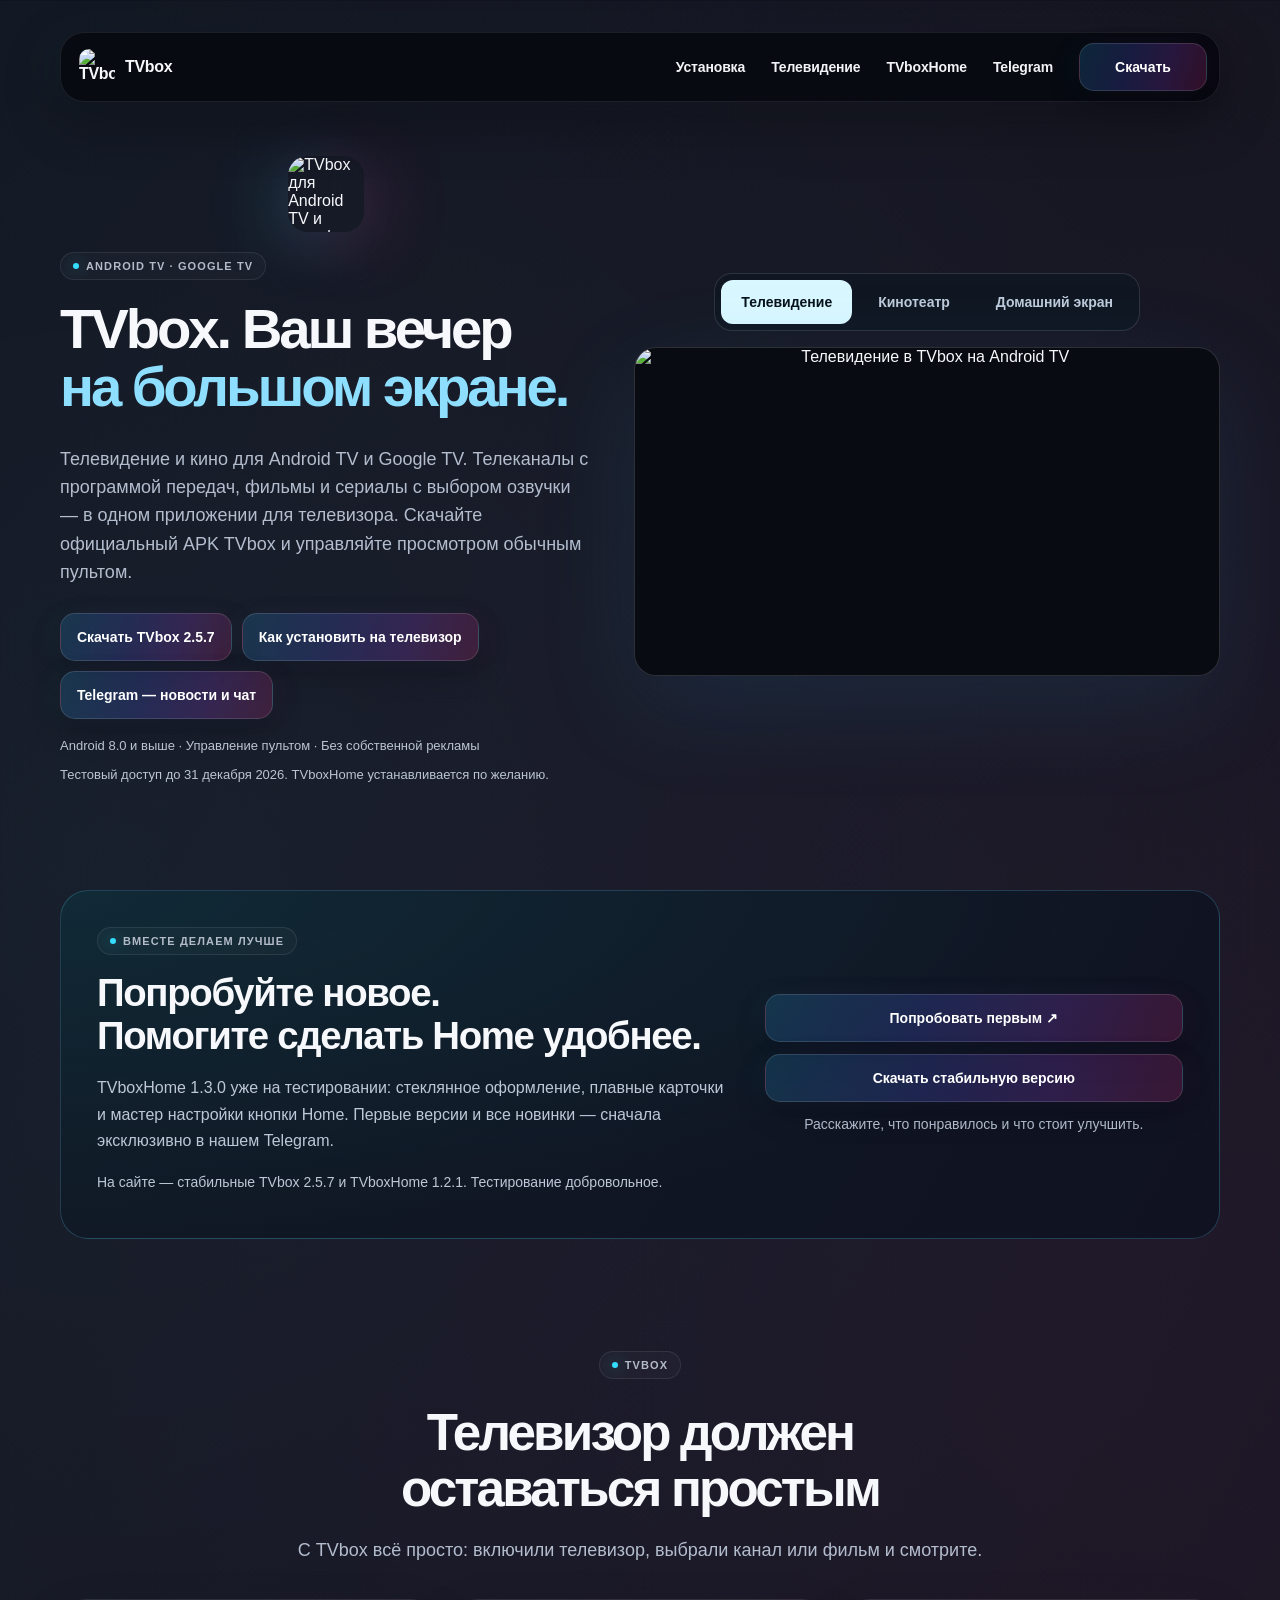
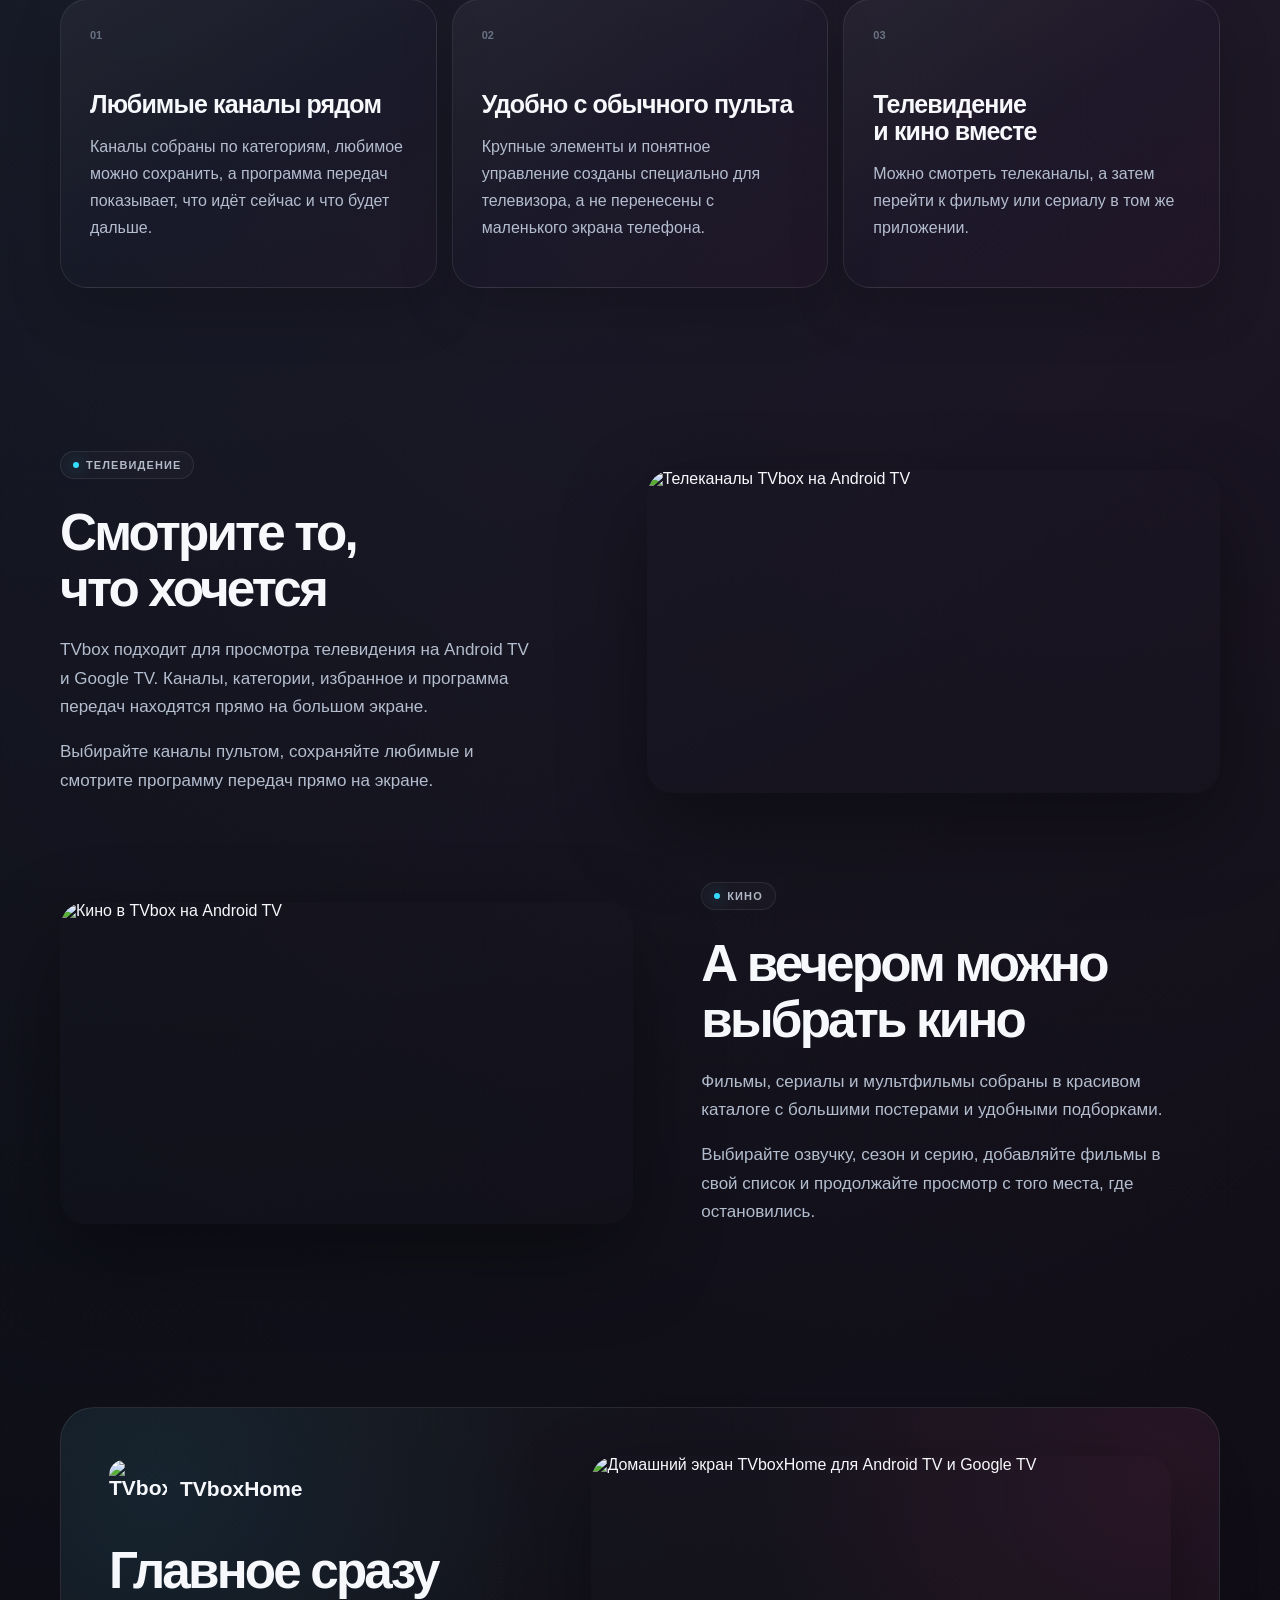
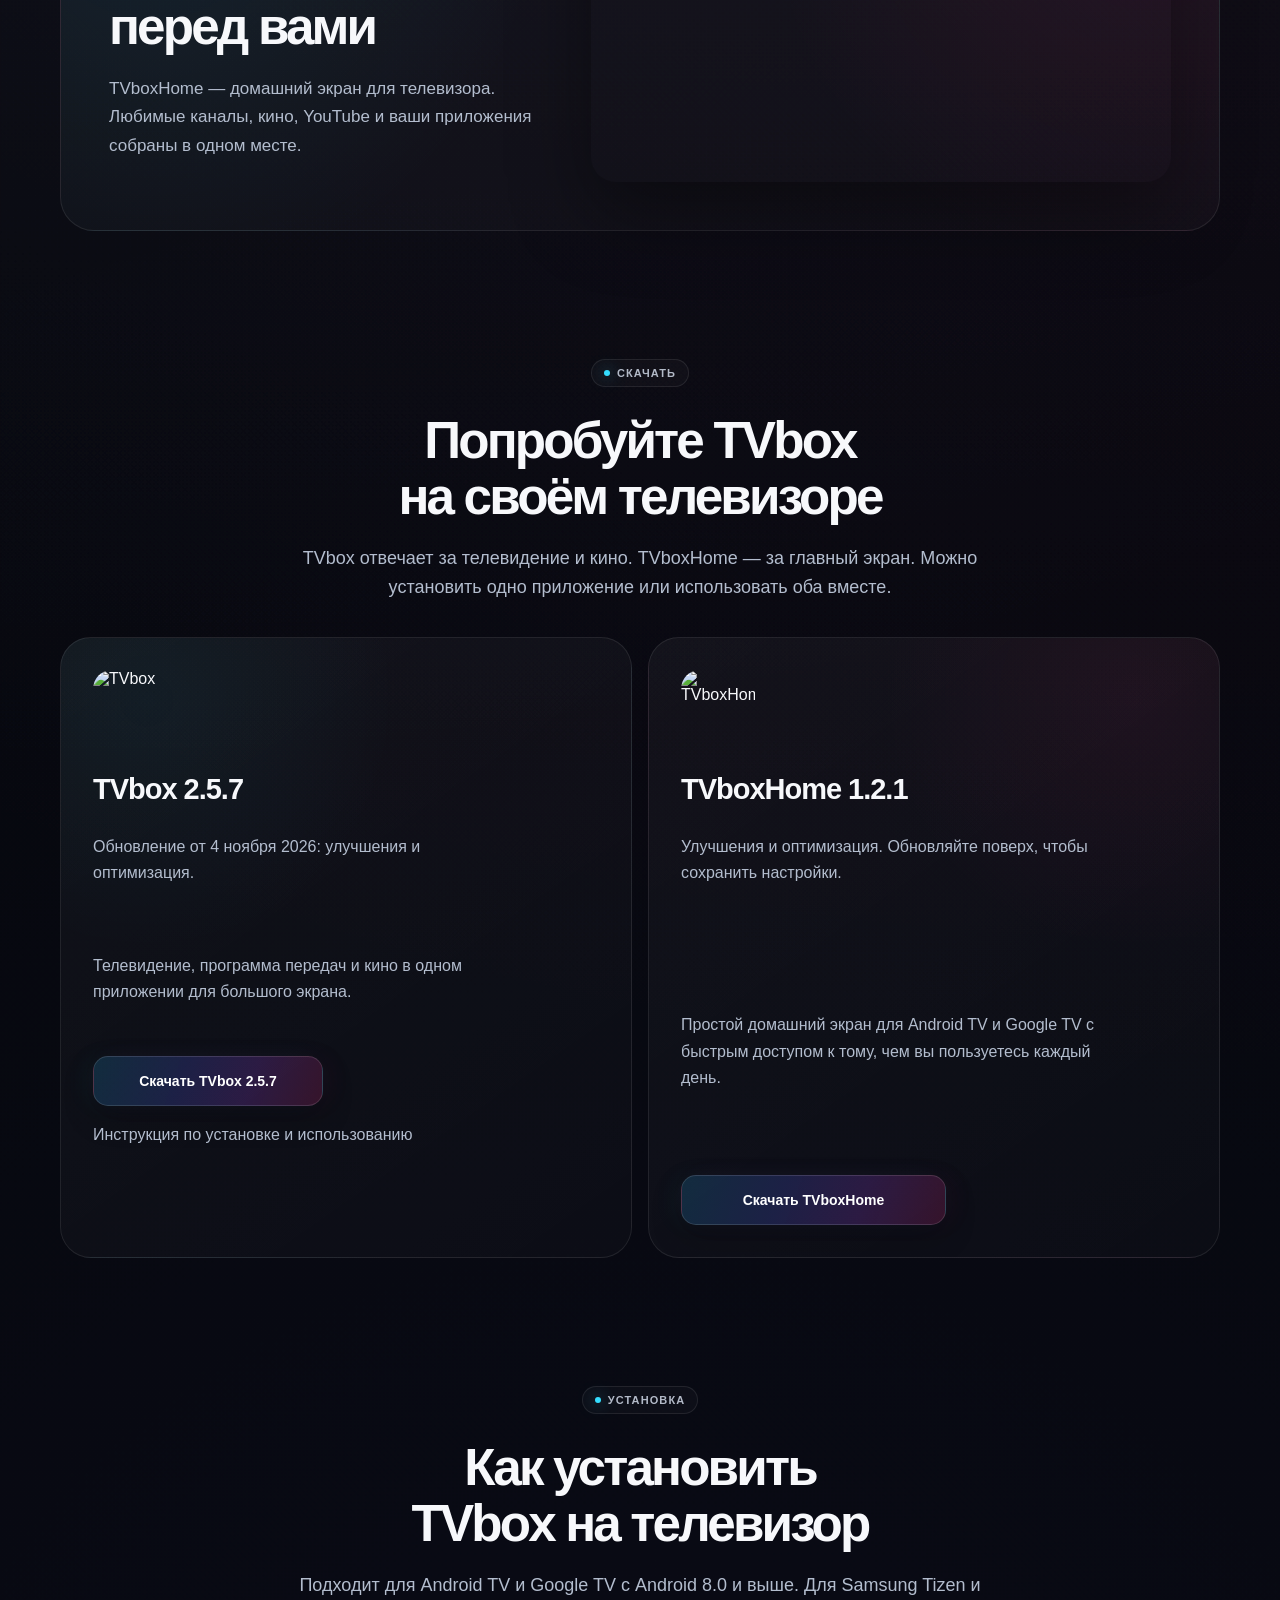
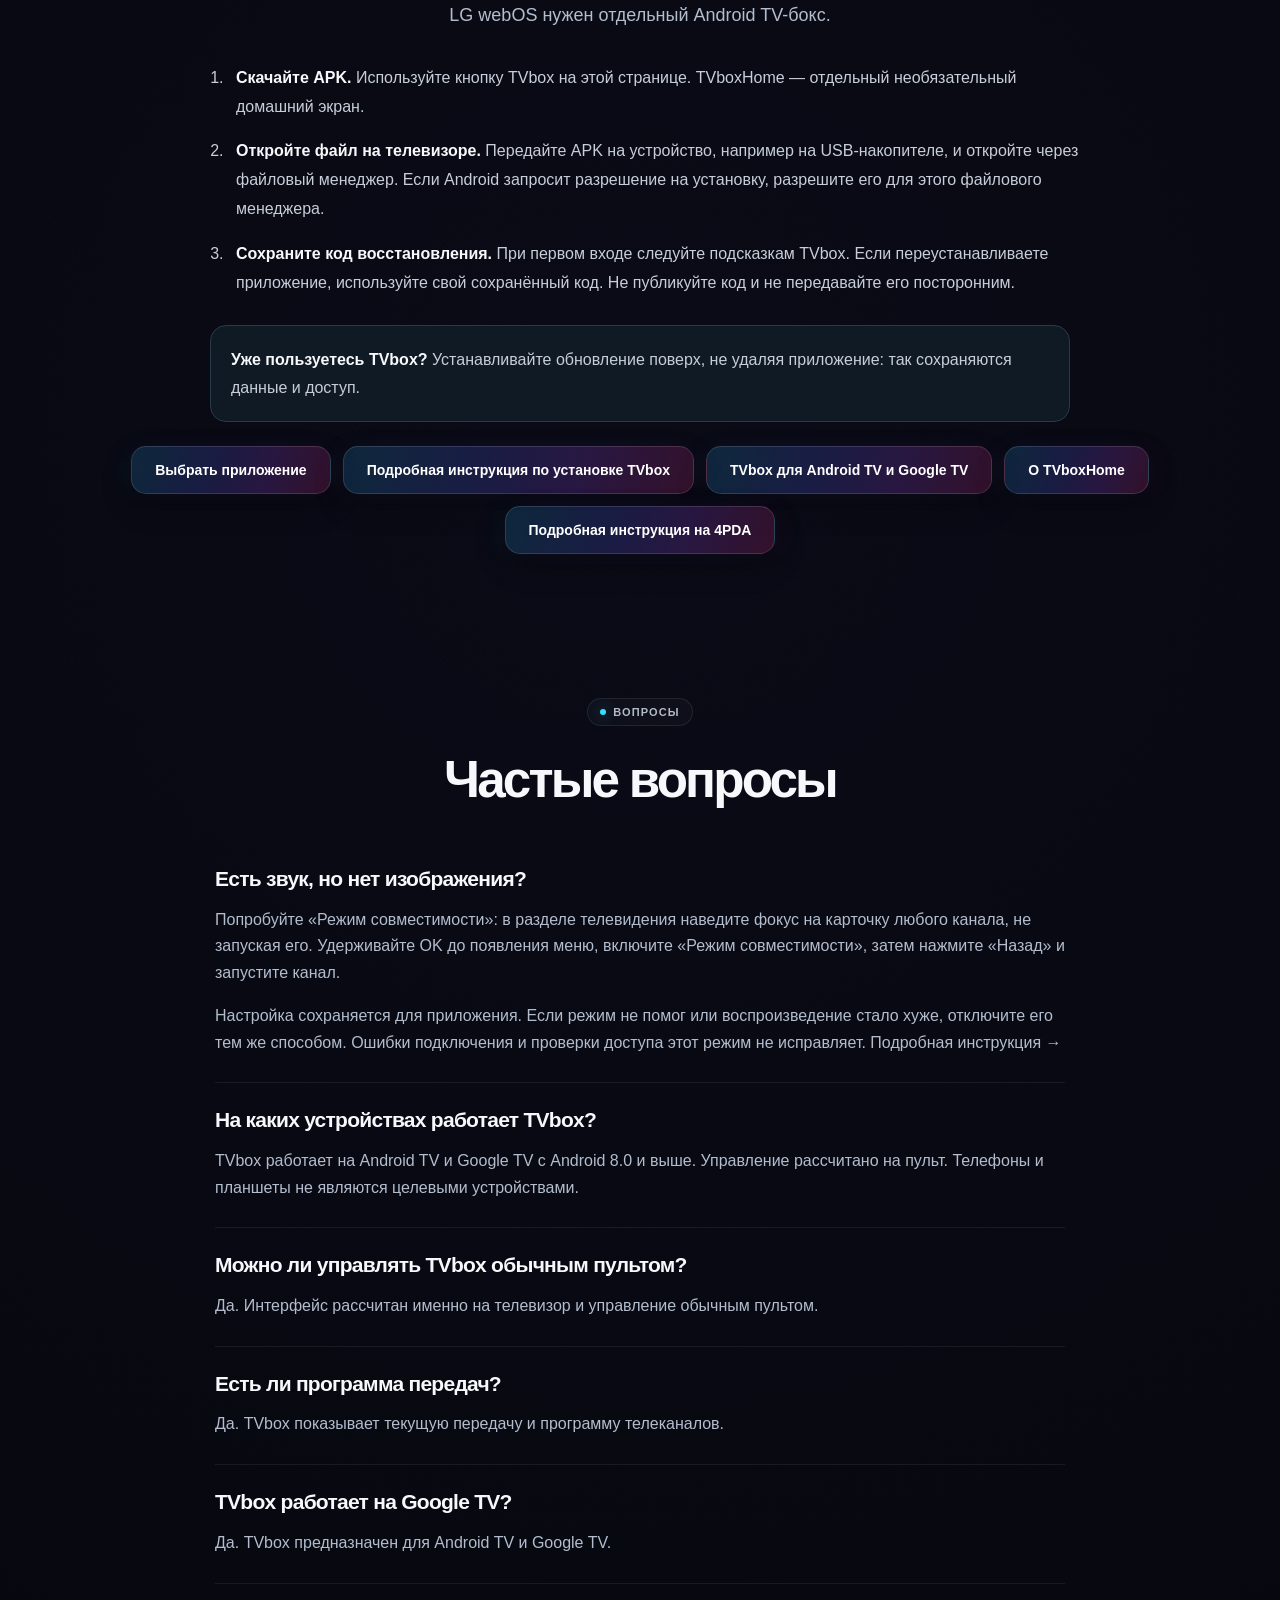
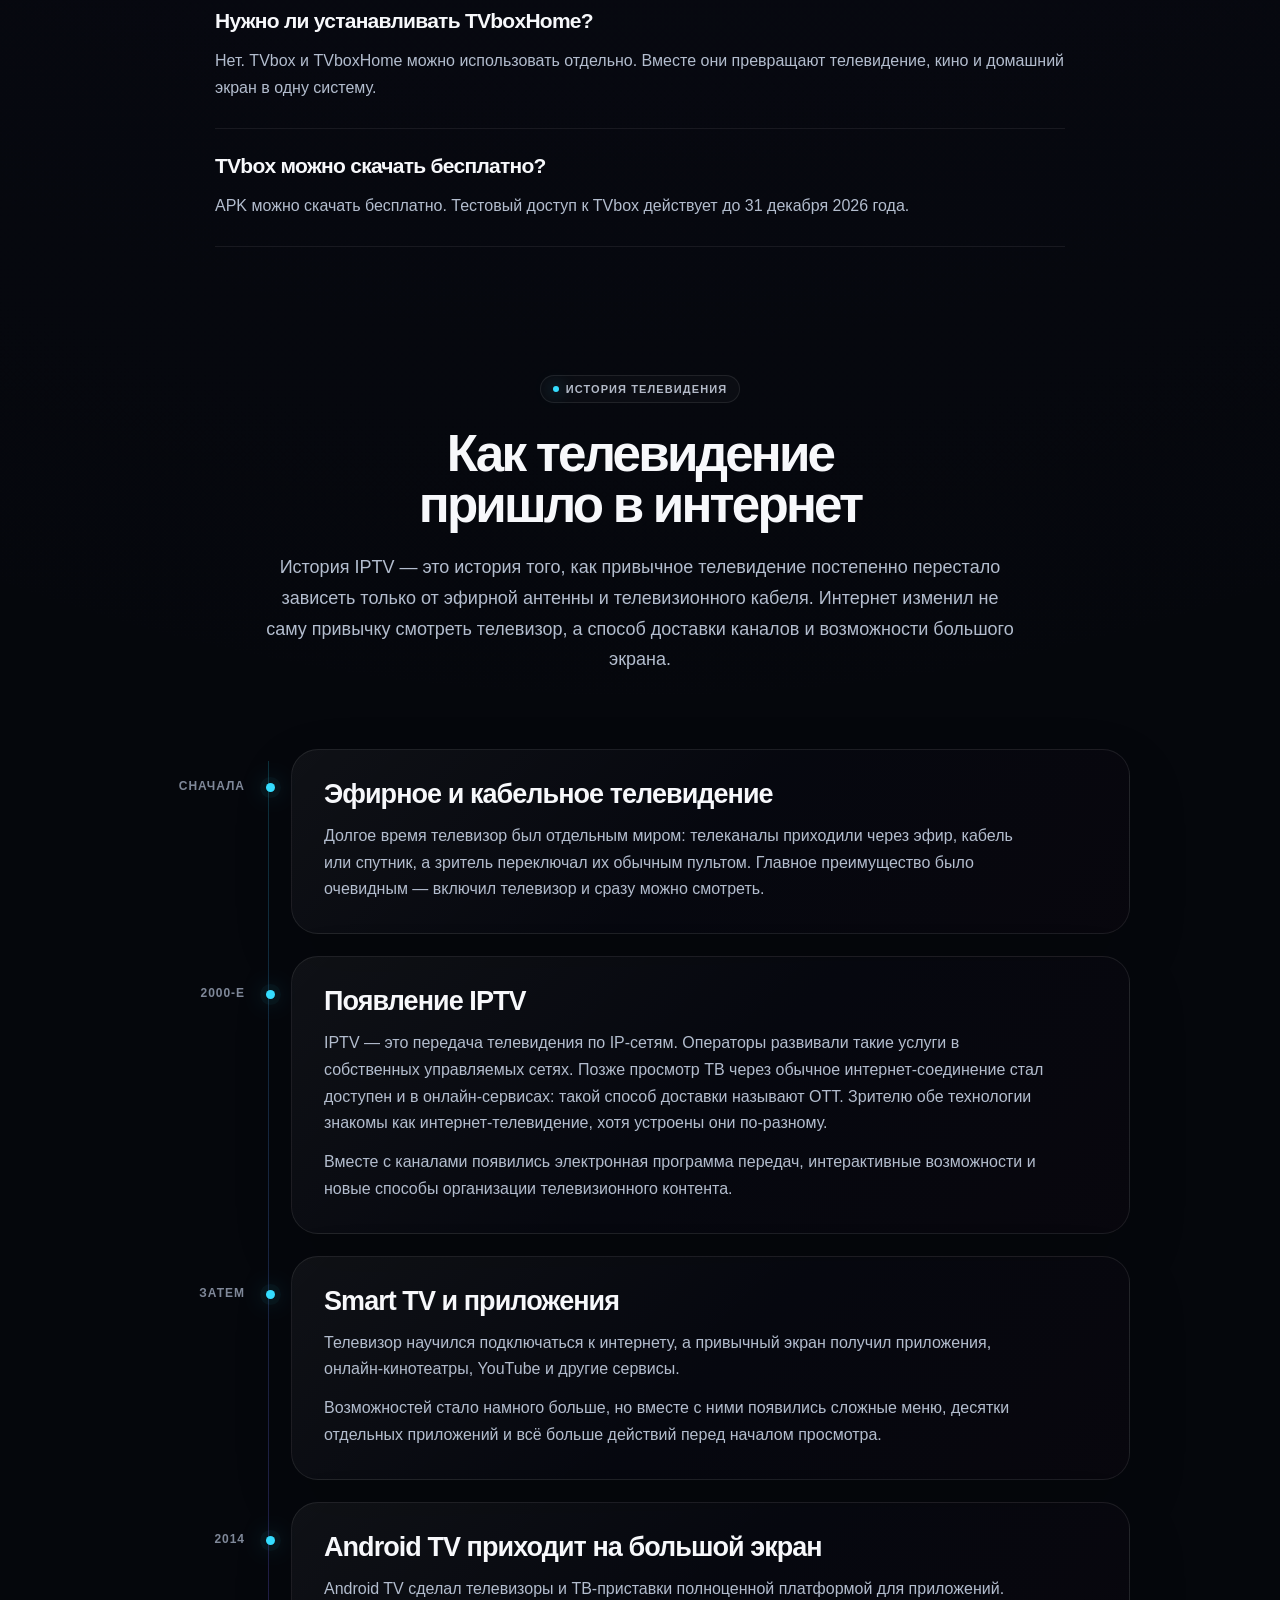
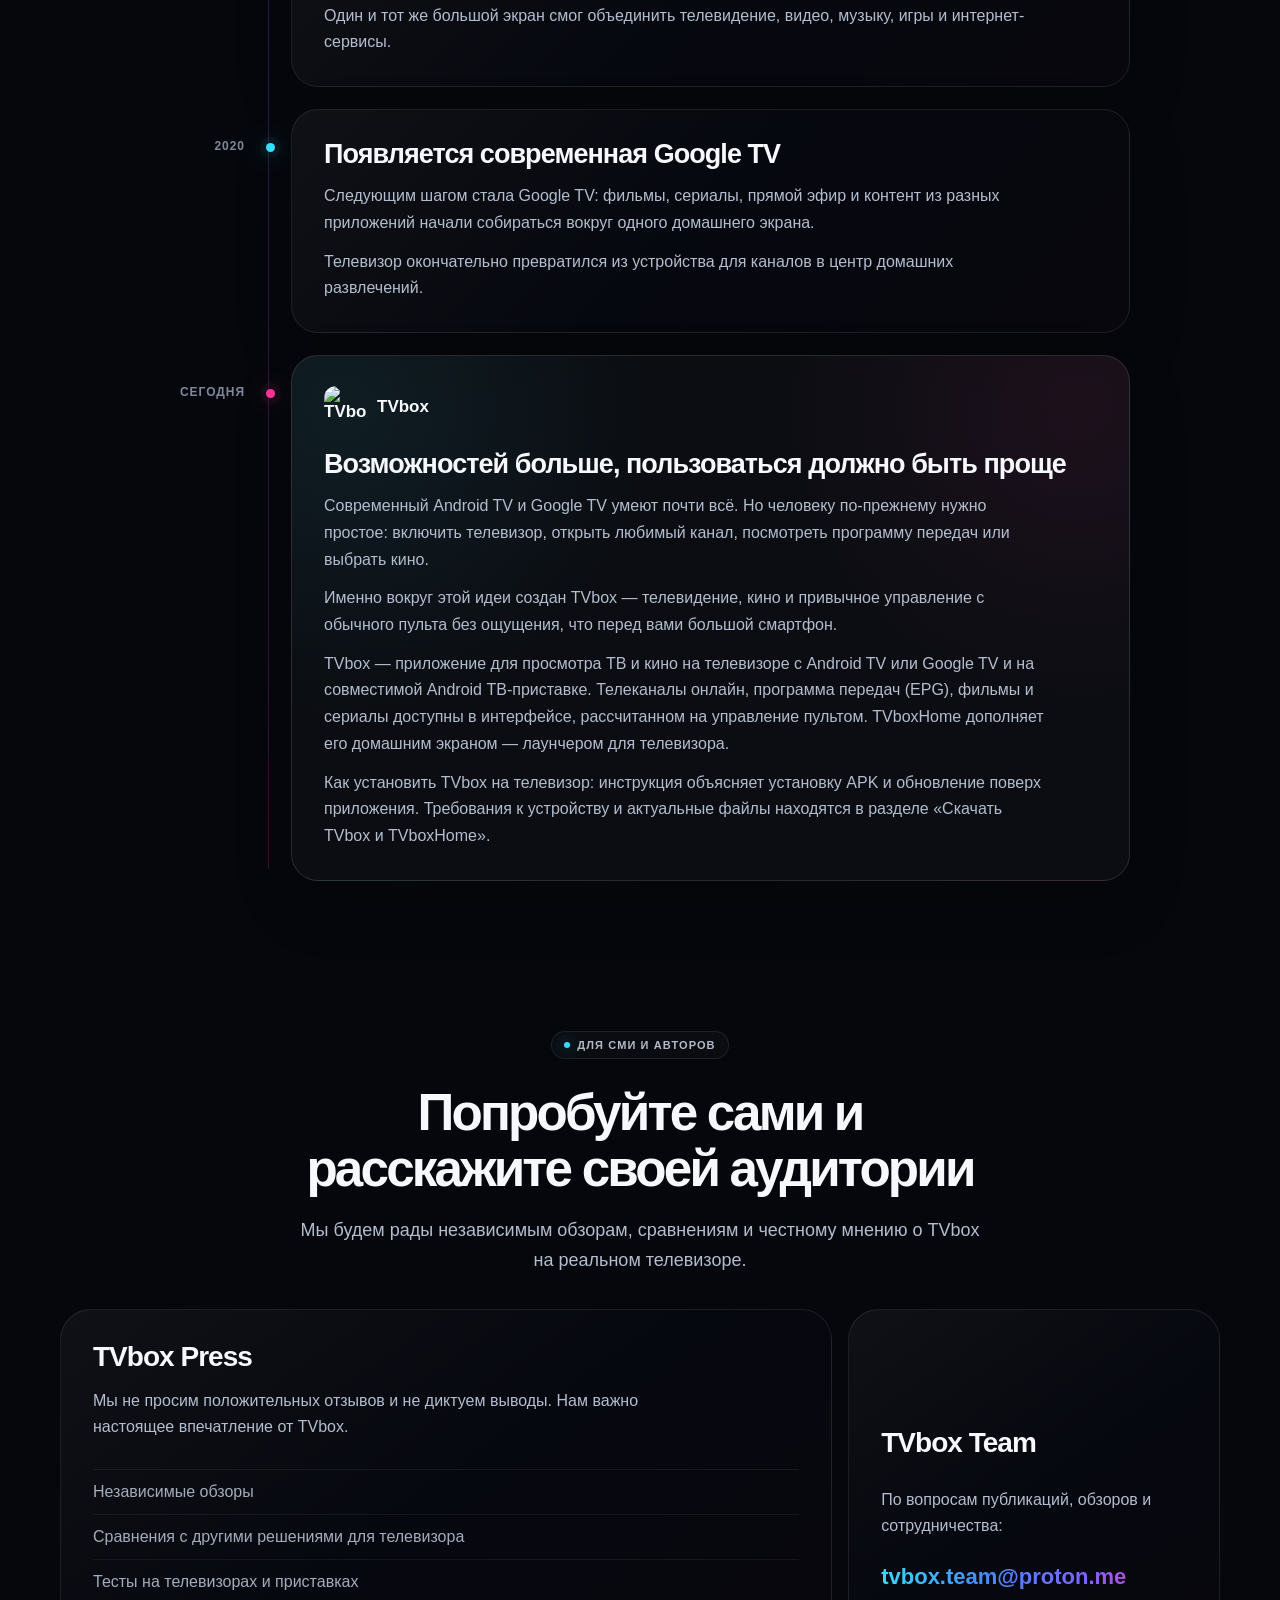
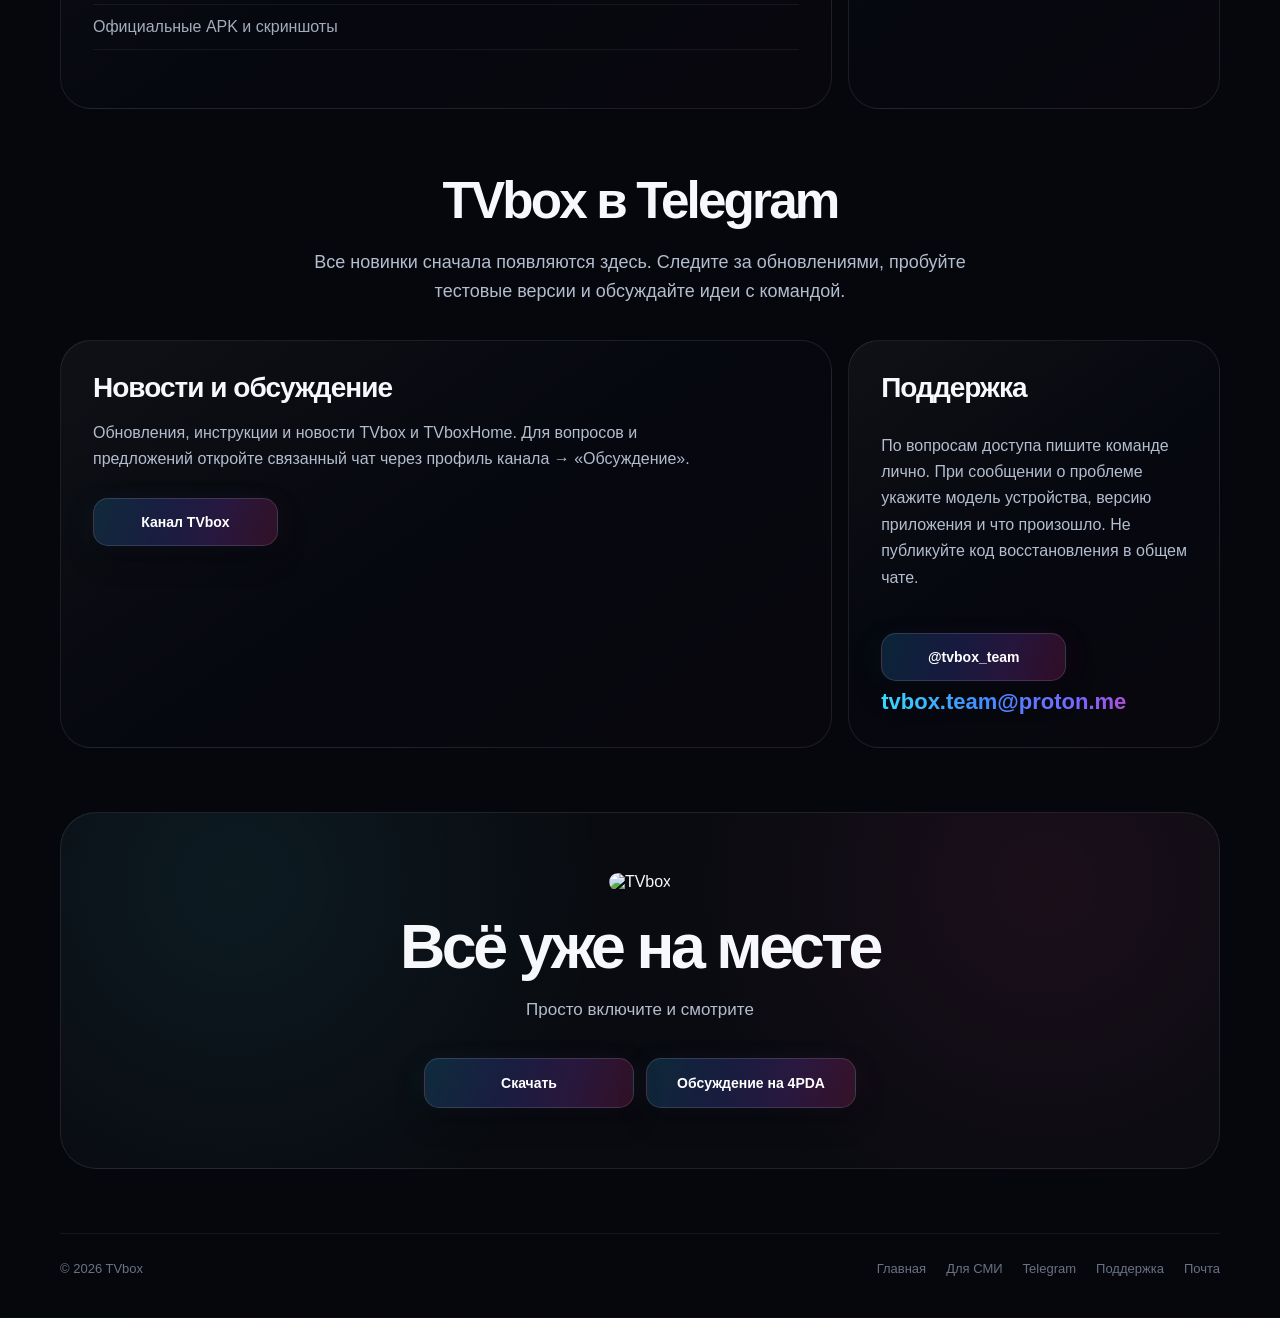
==== commit 525d3c1e: "Keep website metrics in owner report and simplify copy" ====
--- a/index.html
+++ b/index.html
@@ -149,7 +149,7 @@
 
 
   <section class="news-section" id="news" aria-labelledby="news-title"><div class="wrap news-card">
-<div><span class="eyebrow">Вместе делаем лучше</span><h2 id="news-title">Попробуйте новое.<br>Повлияйте на следующий релиз.</h2><p>TVboxHome 1.3.0 уже на тестировании: стеклянное оформление, плавные карточки и мастер настройки кнопки Home. Первые версии и все новинки — сначала эксклюзивно в нашем Telegram.</p><p class="access-note">На сайте — стабильные TVbox 2.5.7 и TVboxHome 1.2.1. Тестирование добровольное.</p></div>
+<div><span class="eyebrow">Вместе делаем лучше</span><h2 id="news-title">Попробуйте новое.<br>Помогите сделать Home удобнее.</h2><p>TVboxHome 1.3.0 уже на тестировании: стеклянное оформление, плавные карточки и мастер настройки кнопки Home. Первые версии и все новинки — сначала эксклюзивно в нашем Telegram.</p><p class="access-note">На сайте — стабильные TVbox 2.5.7 и TVboxHome 1.2.1. Тестирование добровольное.</p></div>
 <div class="news-actions"><a class="btn btn-primary" href="https://t.me/tvbox_updates" data-goatcounter-click="open-telegram-beta" data-goatcounter-title="Тестирование Home 1.3.0">Попробовать первым ↗</a><a class="btn btn-soft" href="#download">Скачать стабильную версию</a><span>Расскажите, что понравилось и что стоит улучшить.</span></div>
 </div></section>
   <section class="section">
@@ -163,7 +163,7 @@
         </h2>
 
         <p>
-          TVbox возвращает привычный телевизионный сценарий:
+          С TVbox всё просто:
           включили телевизор, выбрали канал или фильм и смотрите.
         </p>
       </div>
@@ -201,7 +201,7 @@
 
           <p>
             Можно смотреть телеканалы, а затем перейти к фильму
-            или сериалу, не меняя привычную среду TVbox.
+            или сериалу в том же приложении.
           </p>
         </article>
 
@@ -233,9 +233,8 @@
           </p>
 
           <p>
-            Если вы ищете IPTV для Android TV, но не хотите каждый
-            раз разбираться в настройках и сложных меню,
-            TVbox предлагает более привычный способ смотреть ТВ.
+            Выбирайте каналы пультом, сохраняйте любимые
+            и смотрите программу передач прямо на экране.
           </p>
 
         </div>
@@ -271,9 +270,9 @@
           </p>
 
           <p>
-            Телевидение и кино находятся рядом и выглядят
-            как части одного телевизора, а не набор
-            случайных приложений.
+            Выбирайте озвучку, сезон и серию, добавляйте фильмы
+            в свой список и продолжайте просмотр с того места,
+            где остановились.
           </p>
 
         </div>
@@ -308,10 +307,9 @@
           </h2>
 
           <p>
-            TVboxHome заменяет обычный домашний экран
-            на простой экран для телевизора:
-            телевидение, кино, YouTube и ваши приложения
-            всегда находятся на своих местах.
+            TVboxHome — домашний экран для телевизора.
+            Любимые каналы, кино, YouTube и ваши приложения
+            собраны в одном месте.
           </p>
 
           
@@ -400,26 +398,6 @@
 
       </div>
 
-
-      <div class="stats-strip">
-
-        <span class="stat-chip">
-          ↓ Загрузок прежних APK через GitHub Releases:
-          <strong id="all-downloads">нет данных</strong>
-        </span>
-
-        <span class="stat-chip">
-          TVbox:
-          <strong id="tvbox-downloads-total">—</strong>
-        </span>
-
-        <span class="stat-chip">
-          TVboxHome:
-          <strong id="home-downloads-total">—</strong>
-        </span>
-
-      </div>
-
     </div>
   </section>
 
@@ -431,7 +409,7 @@
       <ol class="install-steps">
         <li><strong>Скачайте APK.</strong> Используйте кнопку TVbox на этой странице. TVboxHome — отдельный необязательный домашний экран.</li>
         <li><strong>Откройте файл на телевизоре.</strong> Передайте APK на устройство, например на USB-накопителе, и откройте через файловый менеджер. Если Android запросит разрешение на установку, разрешите его для этого файлового менеджера.</li>
-        <li><strong>Сохраните код восстановления.</strong> При первом входе следуйте подсказкам TVbox. Если переустанавливаете приложение, используйте свой сохранённый код. Никому не публикуйте его.</li>
+        <li><strong>Сохраните код восстановления.</strong> При первом входе следуйте подсказкам TVbox. Если переустанавливаете приложение, используйте свой сохранённый код. Не публикуйте код и не передавайте его посторонним.</li>
       </ol>
       <p class="install-note"><strong>Уже пользуетесь TVbox?</strong> Устанавливайте обновление поверх, не удаляя приложение: так сохраняются данные и доступ.</p>
       <div class="hero-actions quick-actions"><a class="btn btn-primary" href="#download">Выбрать приложение</a>
@@ -515,20 +493,6 @@
     </div>
   </section>
 
-
-
-  <section class="section metrics-section" aria-labelledby="download-stats-heading">
-    <div class="wrap">
-      <div class="section-head"><h2 id="download-stats-heading">Открытая статистика</h2>
-        <p>Нажатия на кнопки скачивания на сайте. Это не число завершённых загрузок или установок.</p></div>
-      <div class="stats-strip">
-        <span class="stat-chip">Клики «Скачать TVbox 2.5.7»: <strong id="tvbox-current-clicks">нет данных</strong></span>
-        <span class="stat-chip">Клики «Скачать TVboxHome 1.2.1»: <strong id="home-current-clicks">нет данных</strong></span>
-      </div>
-      <p class="access-note">Накопленные данные GoatCounter. Исторические загрузки через GitHub Releases показаны отдельно; счётчики не складываются.</p>
-    </div>
-  </section>
-
   <section class="history-section" id="history">
     <div class="wrap">
 
@@ -883,22 +847,6 @@
 
         </div>
 
-
-        <div class="live-stats">
-
-          <span class="live-stat" id="visitor-stat" hidden>
-            <span class="live-dot"></span>
-            Счётчик посещений:
-            <strong id="visitor-count"></strong>
-          </span>
-
-          <span class="live-stat">
-            ↓ Загрузок прежних APK через GitHub Releases:
-            <strong id="downloads-footer">—</strong>
-          </span>
-
-        </div>
-
       </div>
 
     </div>
@@ -926,76 +874,7 @@
 </footer>
 
 
-<script>
-(async function loadDownloadStats() {
-  try {
-    const releaseTags = ['tvbox-2.0.4', 'tvbox-2.1.0', 'tvbox-2.1.1', 'tvbox-2.1.2'];
-    const results = await Promise.allSettled(
-      releaseTags.map(tag =>
-        fetch(
-          `https://api.github.com/repos/Commodo163/tvbox-site/releases/tags/${tag}`,
-          { headers: { 'Accept': 'application/vnd.github+json' }, signal: AbortSignal.timeout(6000) }
-        ).then(response => response.ok ? response.json() : null)
-      )
-    );
-    const releases = results
-      .filter(result => result.status === 'fulfilled' && result.value)
-      .map(result => result.value);
-
-    if (!releases.length) return;
-
-    let tvbox = 0;
-    // Учитываем только фактические download_count доступных GitHub Release assets.
-    let home = 0;
-
-    for (const release of releases) {
-      for (const asset of release.assets || []) {
-        if (
-          asset.name === 'TVbox_2.0.4.apk' ||
-          asset.name === 'TVbox_2.1.0.apk' ||
-          asset.name === 'TVbox_2.1.1.apk' ||
-          asset.name === 'TVbox_2.1.2.apk'
-        ) {
-          tvbox += asset.download_count || 0;
-        }
-
-        if (
-          asset.name === 'TVboxHome_1.0.2.apk' ||
-          asset.name === 'TVboxHome_1.1.0.apk' ||
-          asset.name === 'TVboxHome_1.2.0.apk'
-        ) {
-          home += asset.download_count || 0;
-        }
-      }
-    }
-
-    const fmt = n =>
-      new Intl.NumberFormat('ru-RU').format(n);
-
-    const ids = {
-      tvboxTotal: document.getElementById('tvbox-downloads-total'),
-      homeTotal: document.getElementById('home-downloads-total'),
-      all: document.getElementById('all-downloads'),
-      footer: document.getElementById('downloads-footer')
-    };
-
-    if (ids.tvboxTotal)
-      ids.tvboxTotal.textContent = fmt(tvbox);
-
-    if (ids.homeTotal)
-      ids.homeTotal.textContent = fmt(home);
-
-    if (ids.all)
-      ids.all.textContent = fmt(tvbox + home);
-
-    if (ids.footer)
-      ids.footer.textContent = fmt(tvbox + home);
-
-  } catch (e) {
-    console.debug('Download stats unavailable');
-  }
-})();
-</script>
+
 
 
 <script
@@ -1004,47 +883,9 @@
   src="https://gc.zgo.at/count.js"></script>
 
 
-<script>
-(async function loadVisitorTotal() {
-  try {
-    const response = await fetch(
-      'https://tvbox.goatcounter.com/counter/TOTAL.json',
-      { cache: 'no-store', signal: AbortSignal.timeout(6000) }
-    );
-
-    if (!response.ok) return;
-
-    const data = await response.json();
-
-    const statEl =
-      document.getElementById('visitor-stat');
-
-    const countEl =
-      document.getElementById('visitor-count');
-
-    const fmt = value =>
-      new Intl.NumberFormat('ru-RU')
-        .format(Number(value || 0));
-
-    // GoatCounter returns formatted strings, including narrow no-break spaces.
-    const rawCount = data.count;
-    const normalizedCount = String(rawCount ?? '').replace(/[\s,]/g, '');
-    const count = /^\d+$/.test(normalizedCount)
-      ? Number(normalizedCount)
-      : NaN;
-
-    if (statEl && countEl && Number.isFinite(count)) {
-      countEl.textContent = fmt(count);
-      statEl.hidden = false;
-    }
-
-  } catch (e) {
-    console.debug('Visitor counter unavailable');
-  }
-})();
-</script>
-
-<script defer src="/assets/download-clicks.js"></script>
+
+
+
 <script defer src="/assets/experience.js"></script>
 </body>
 </html>
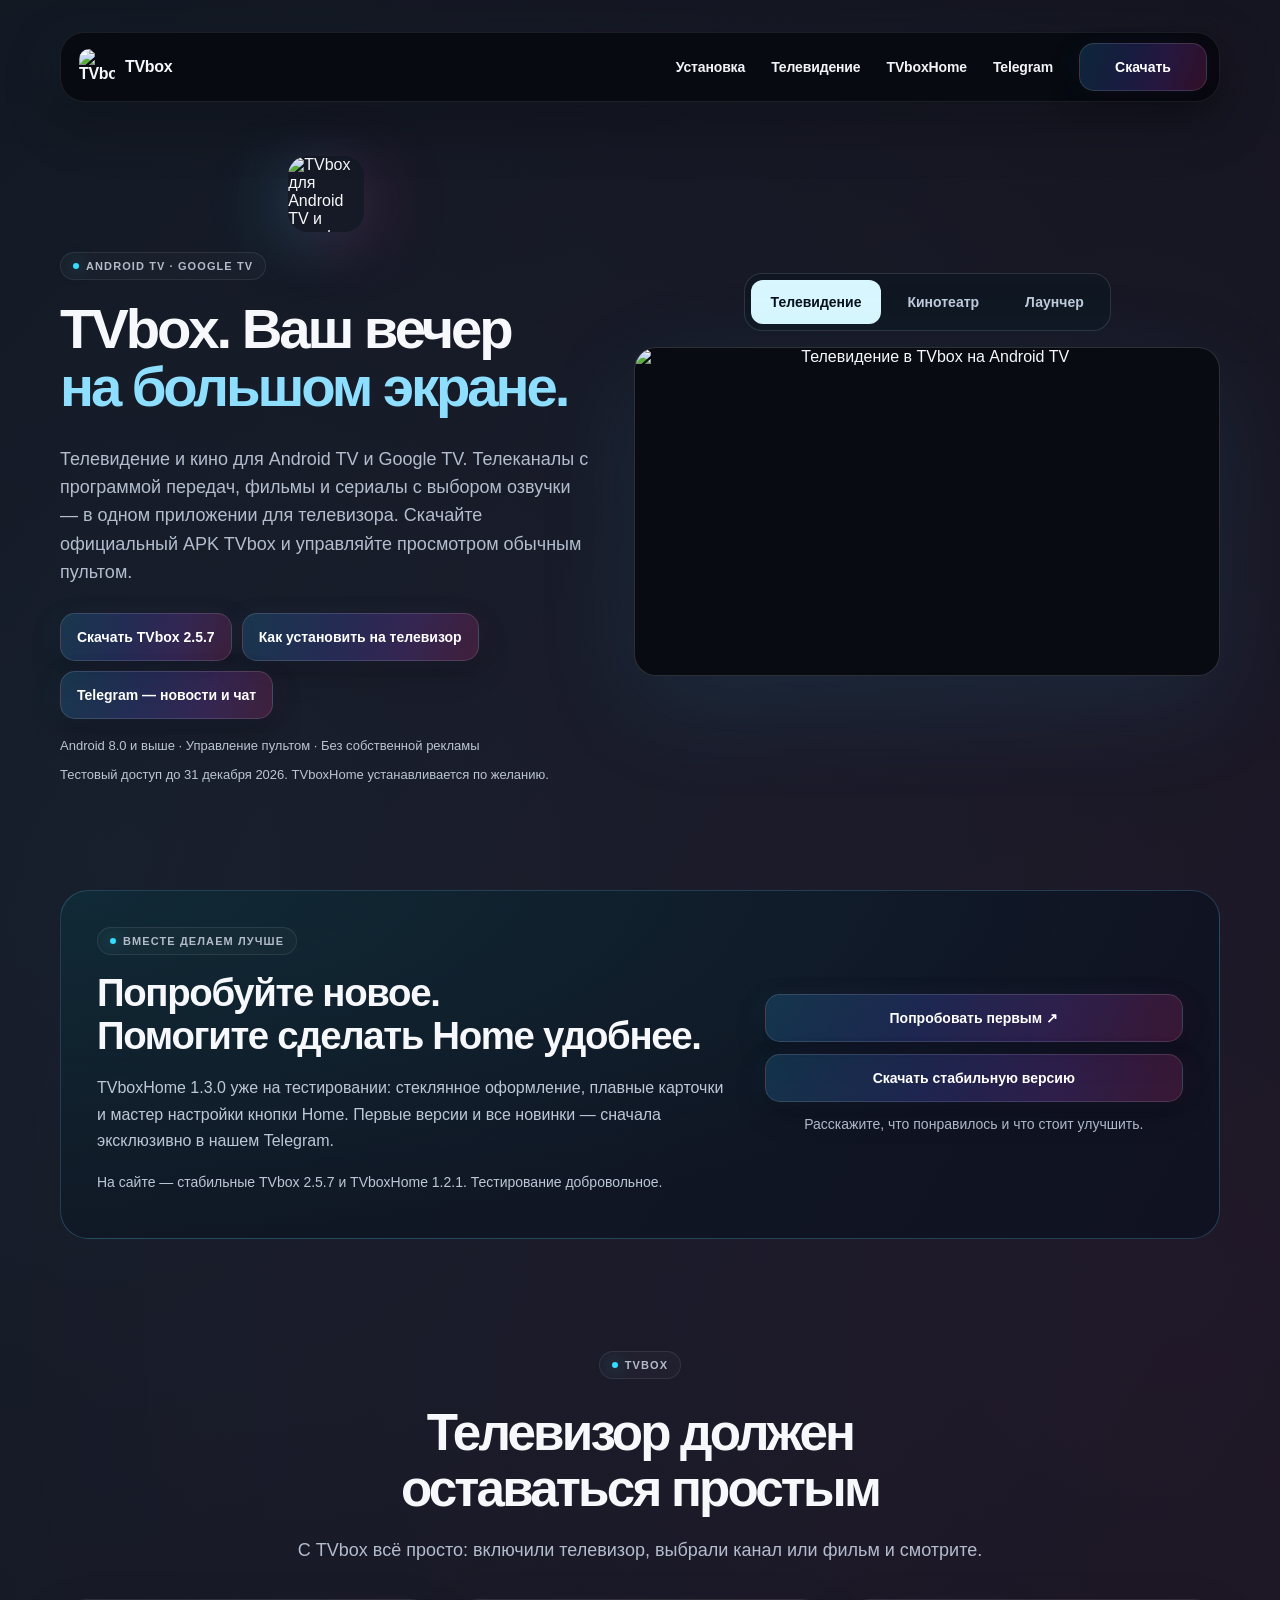
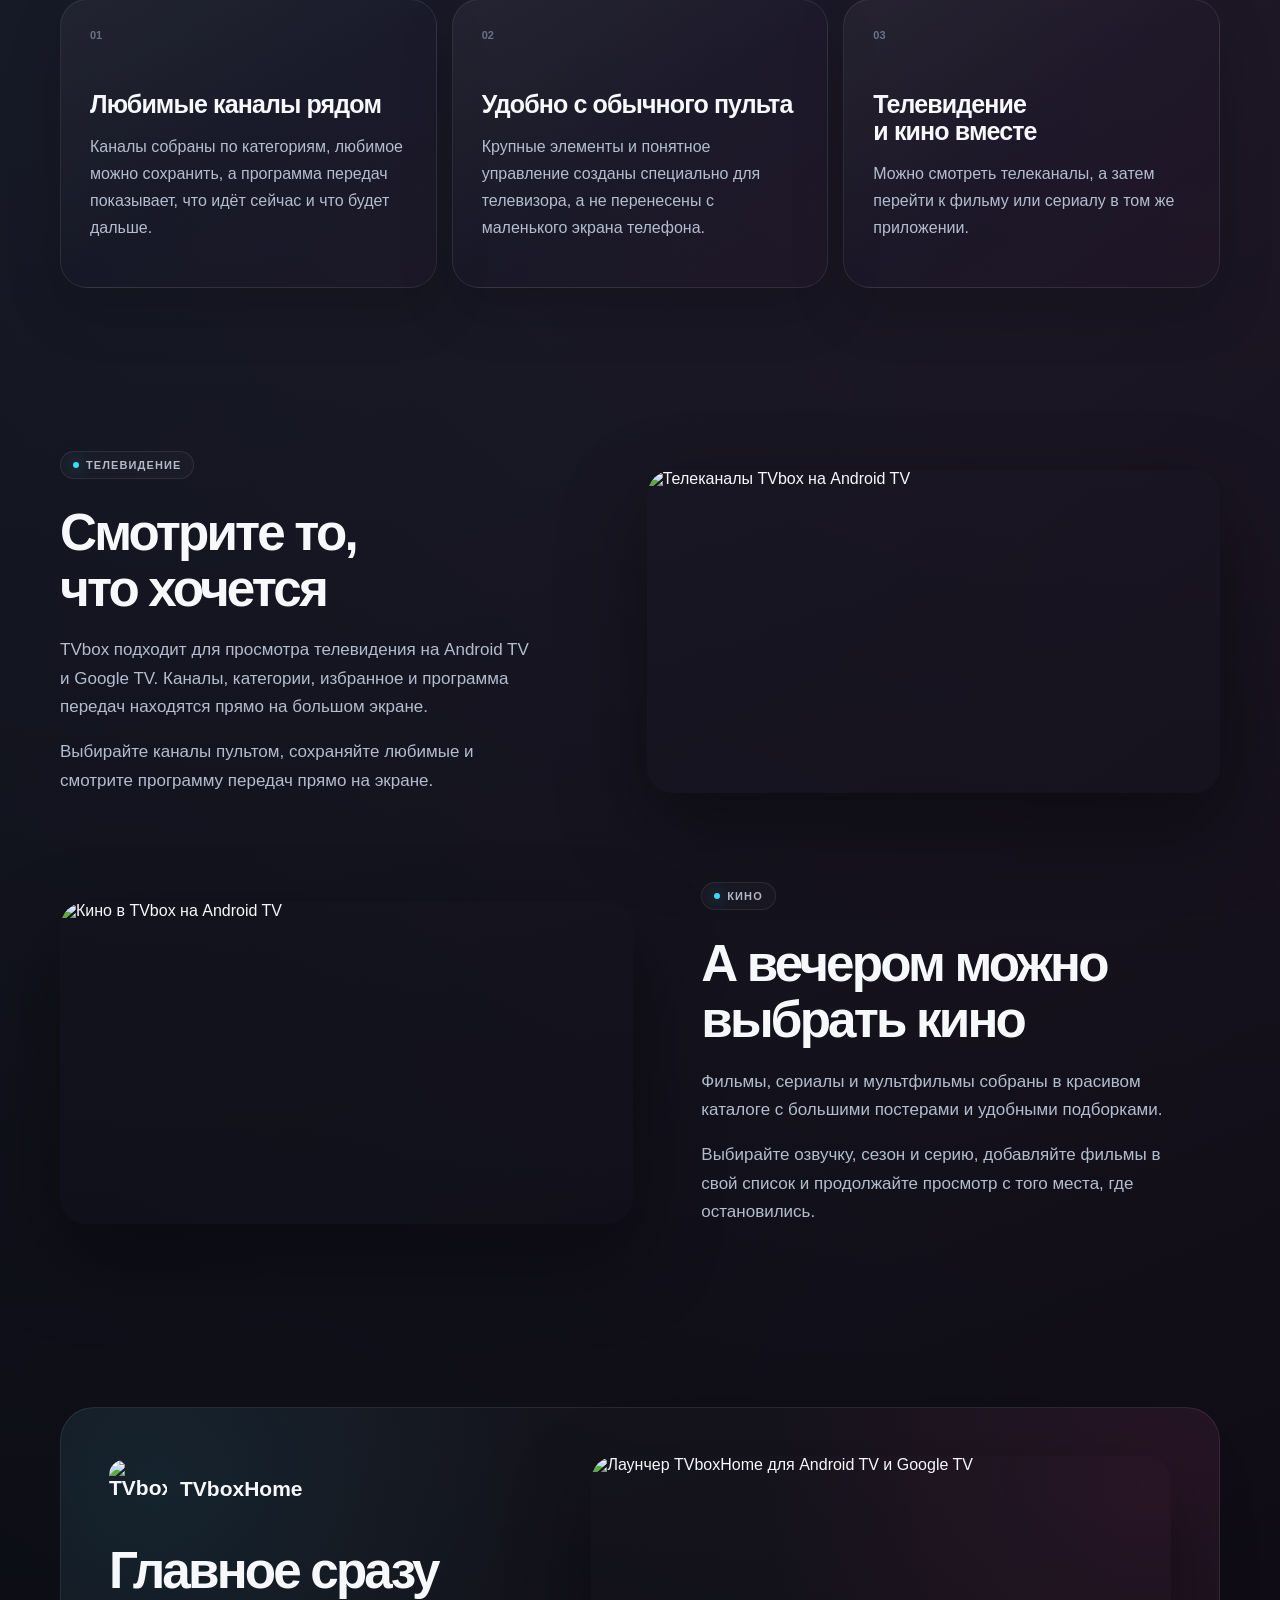
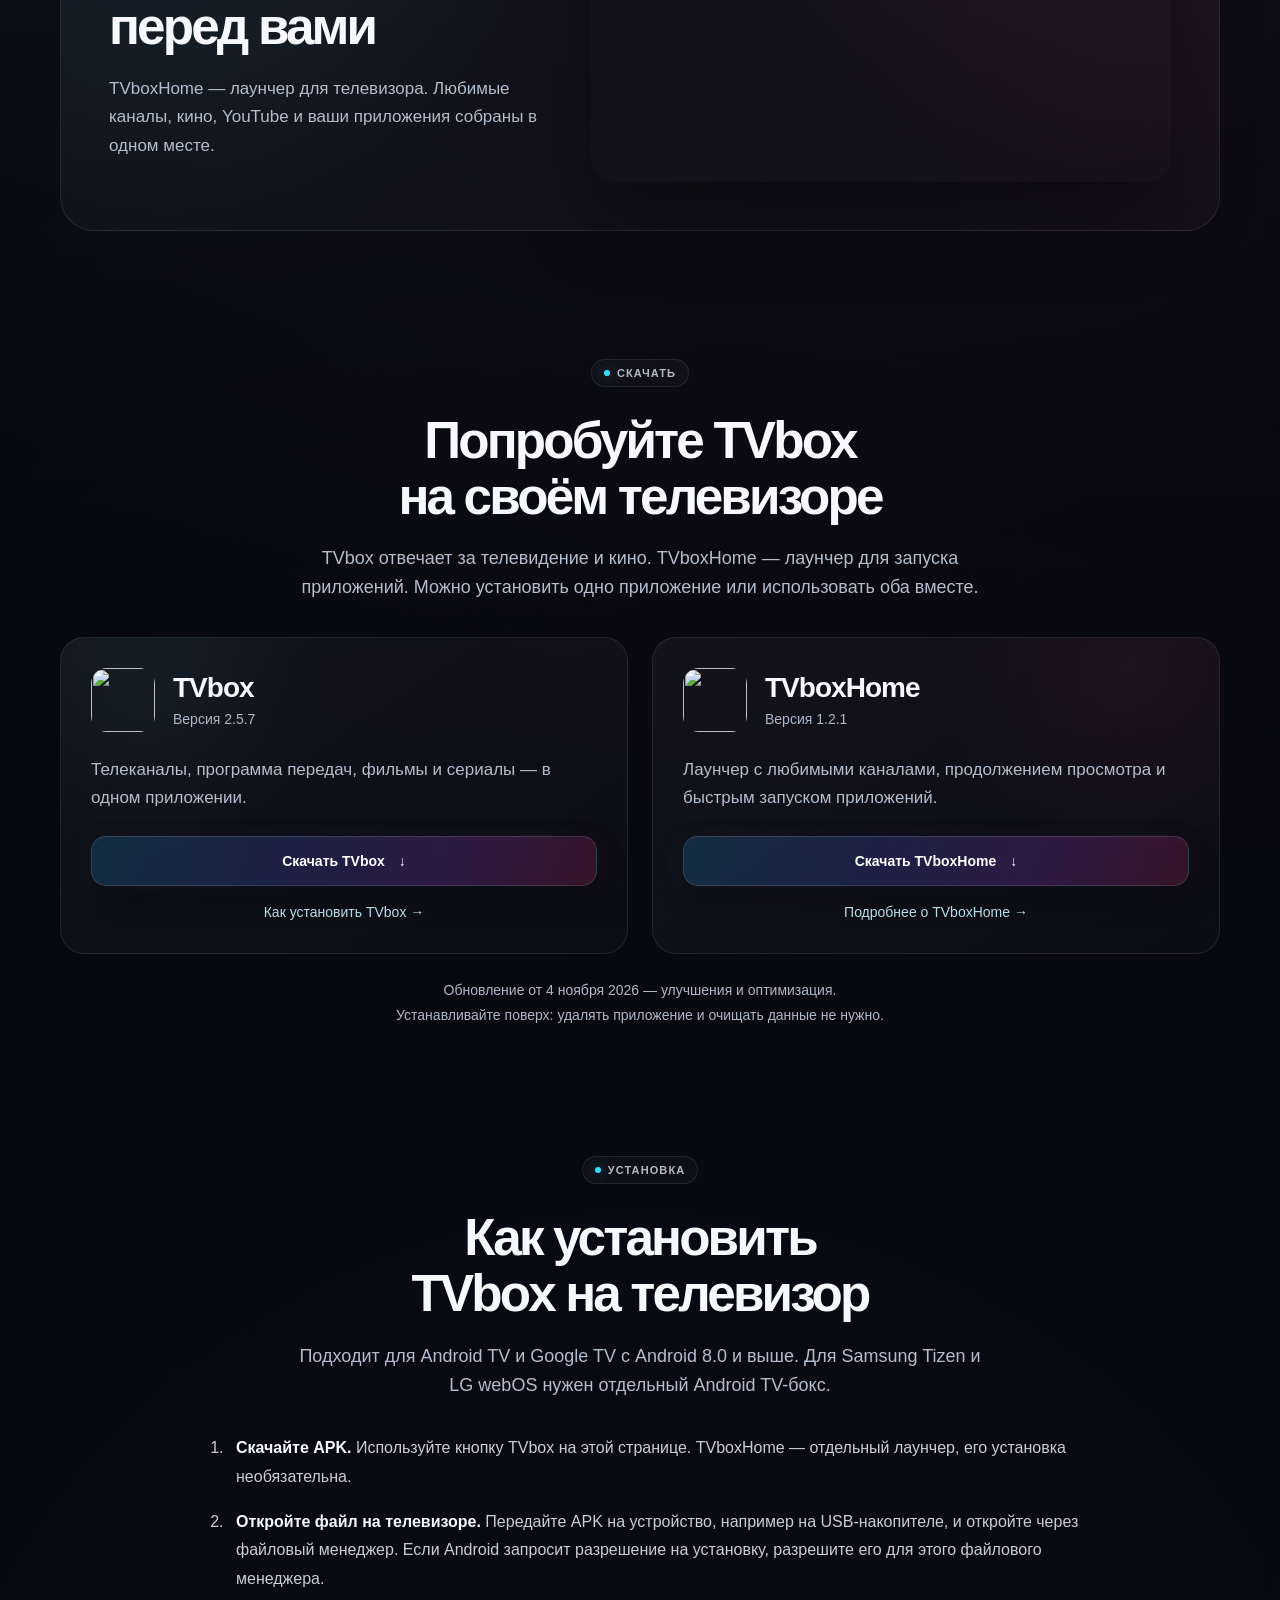
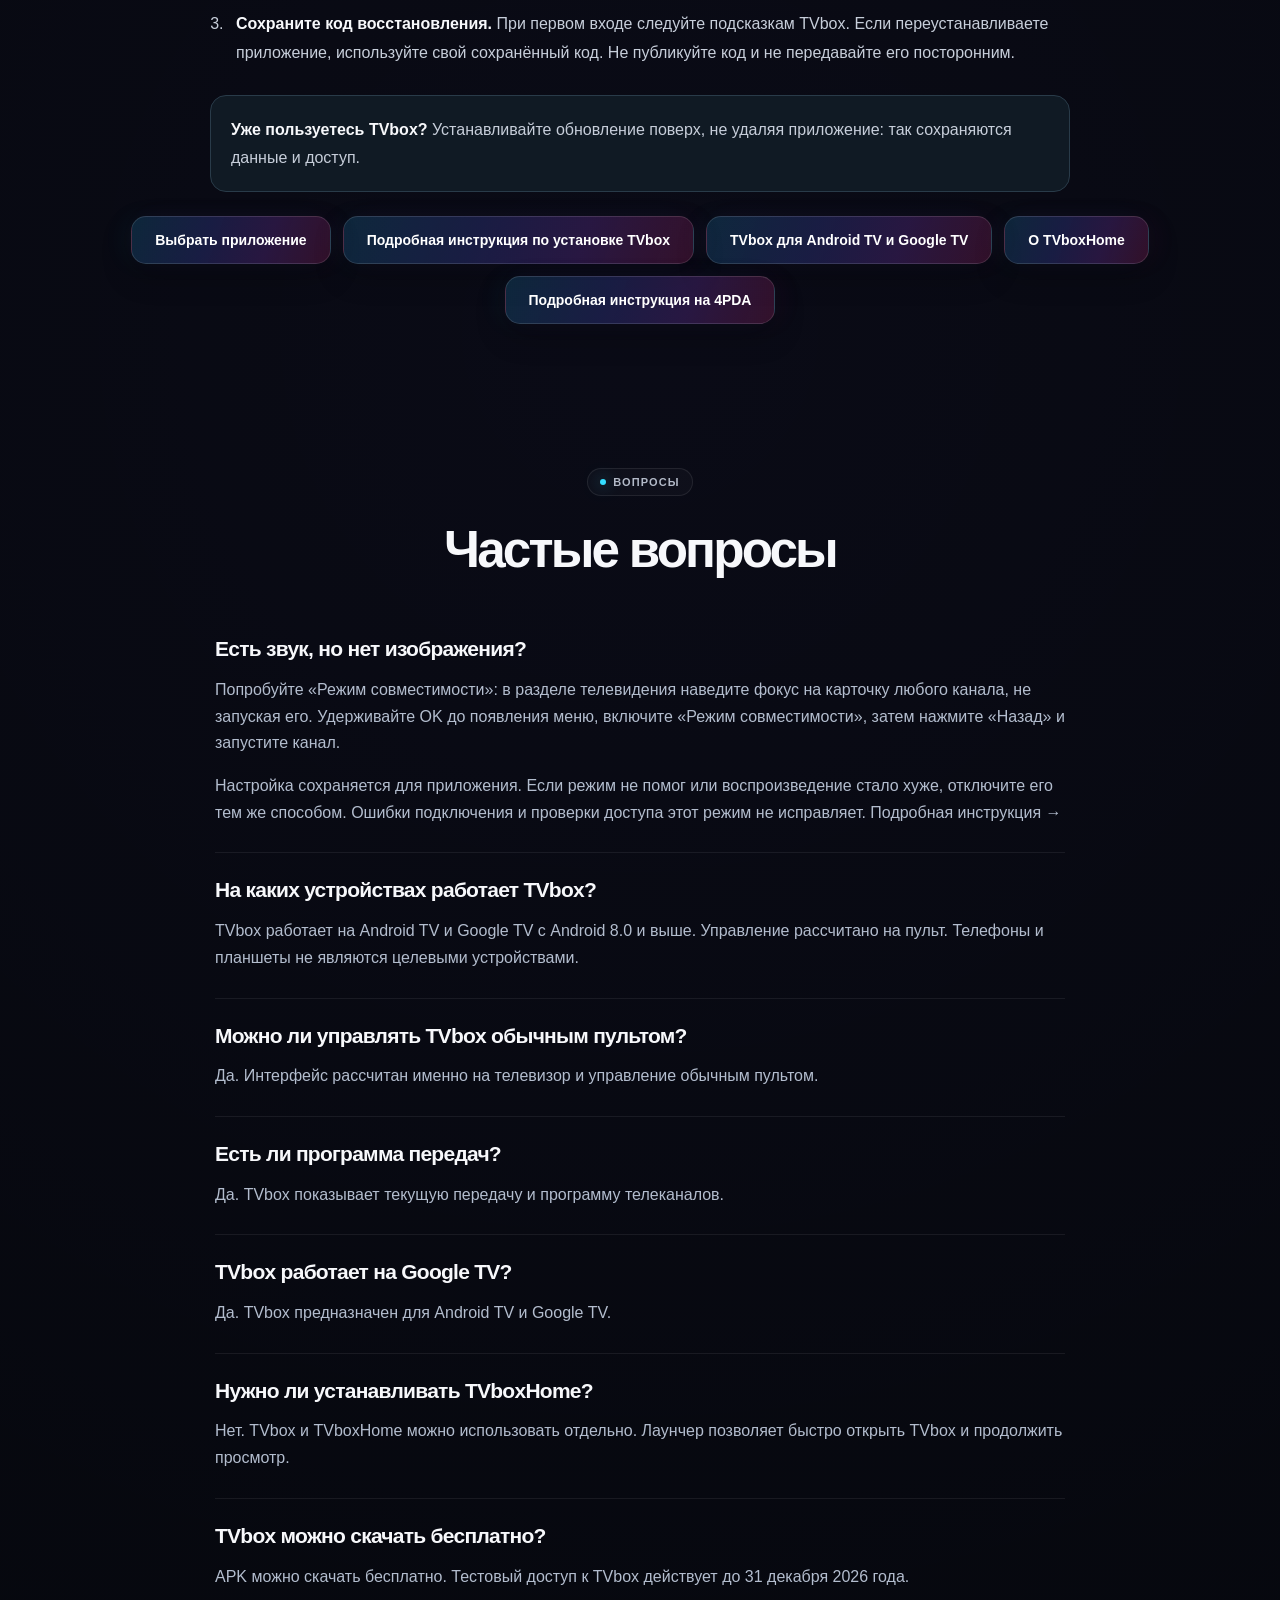
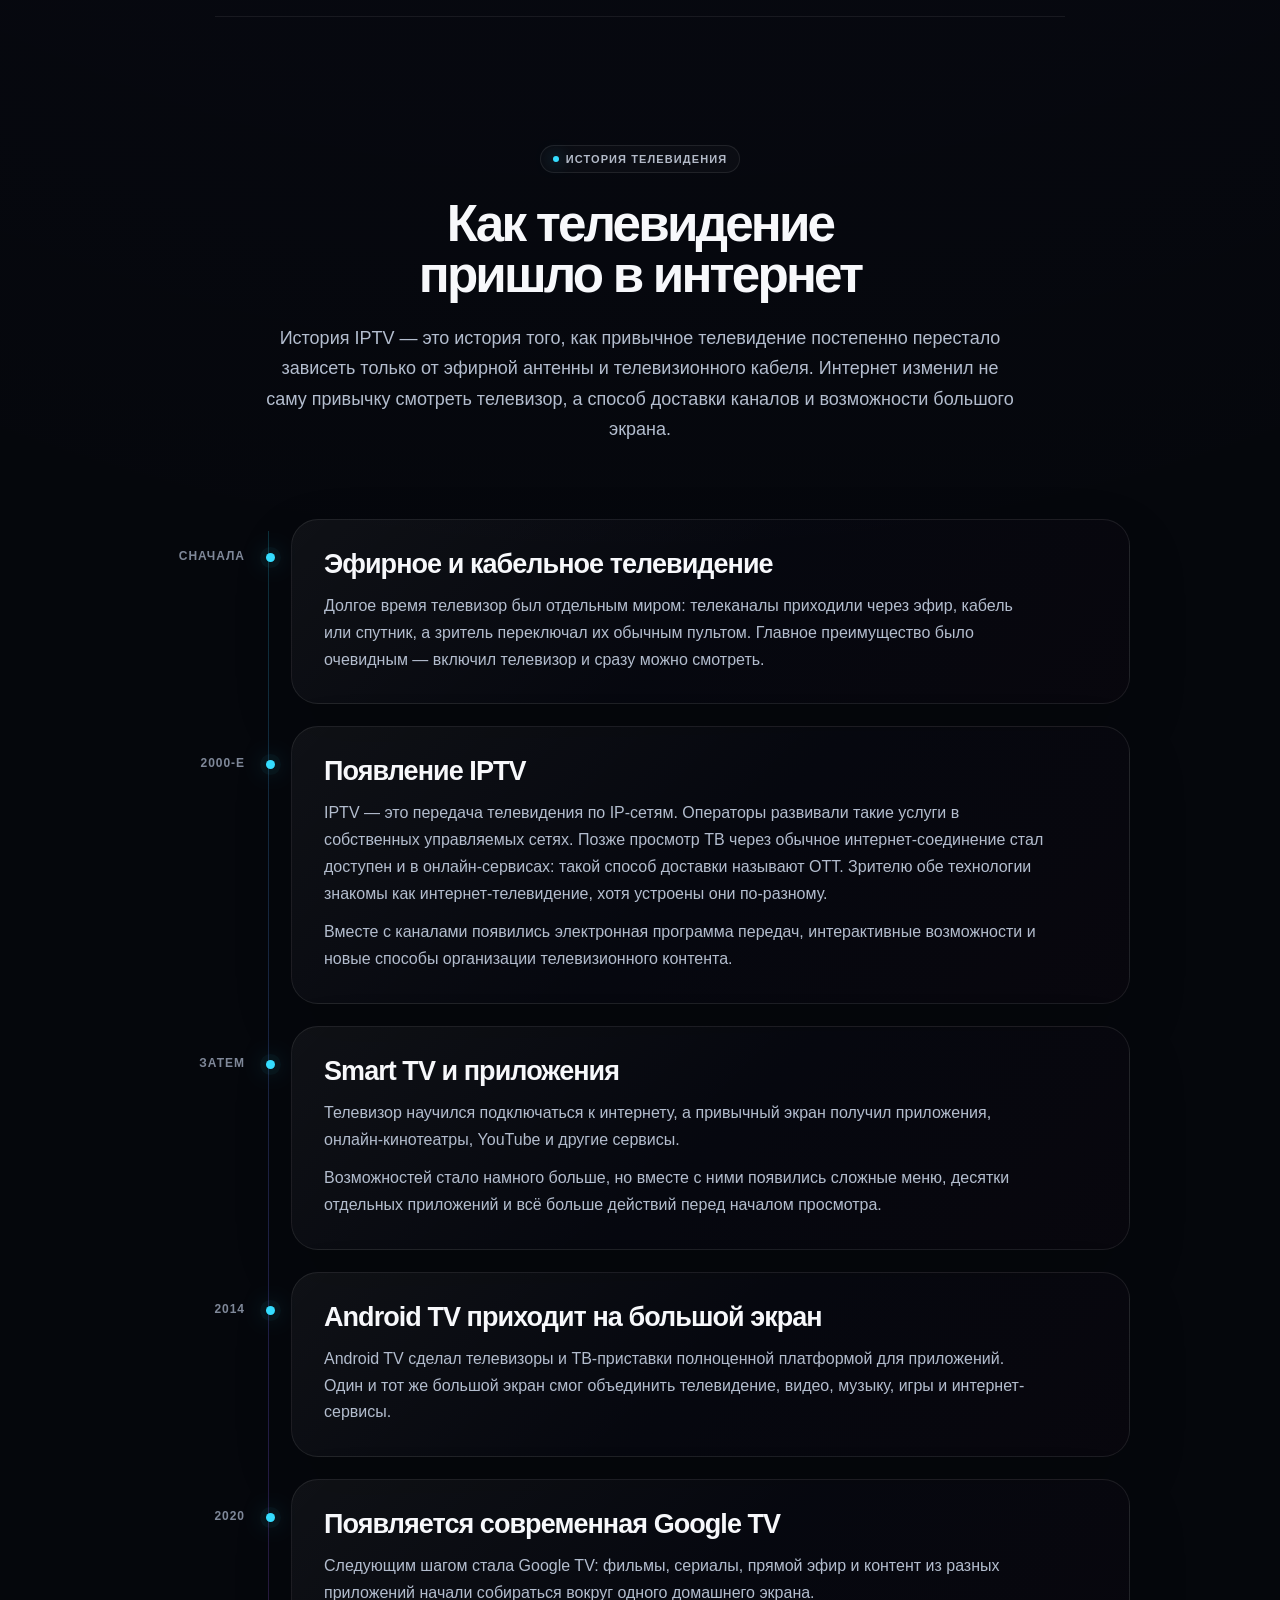
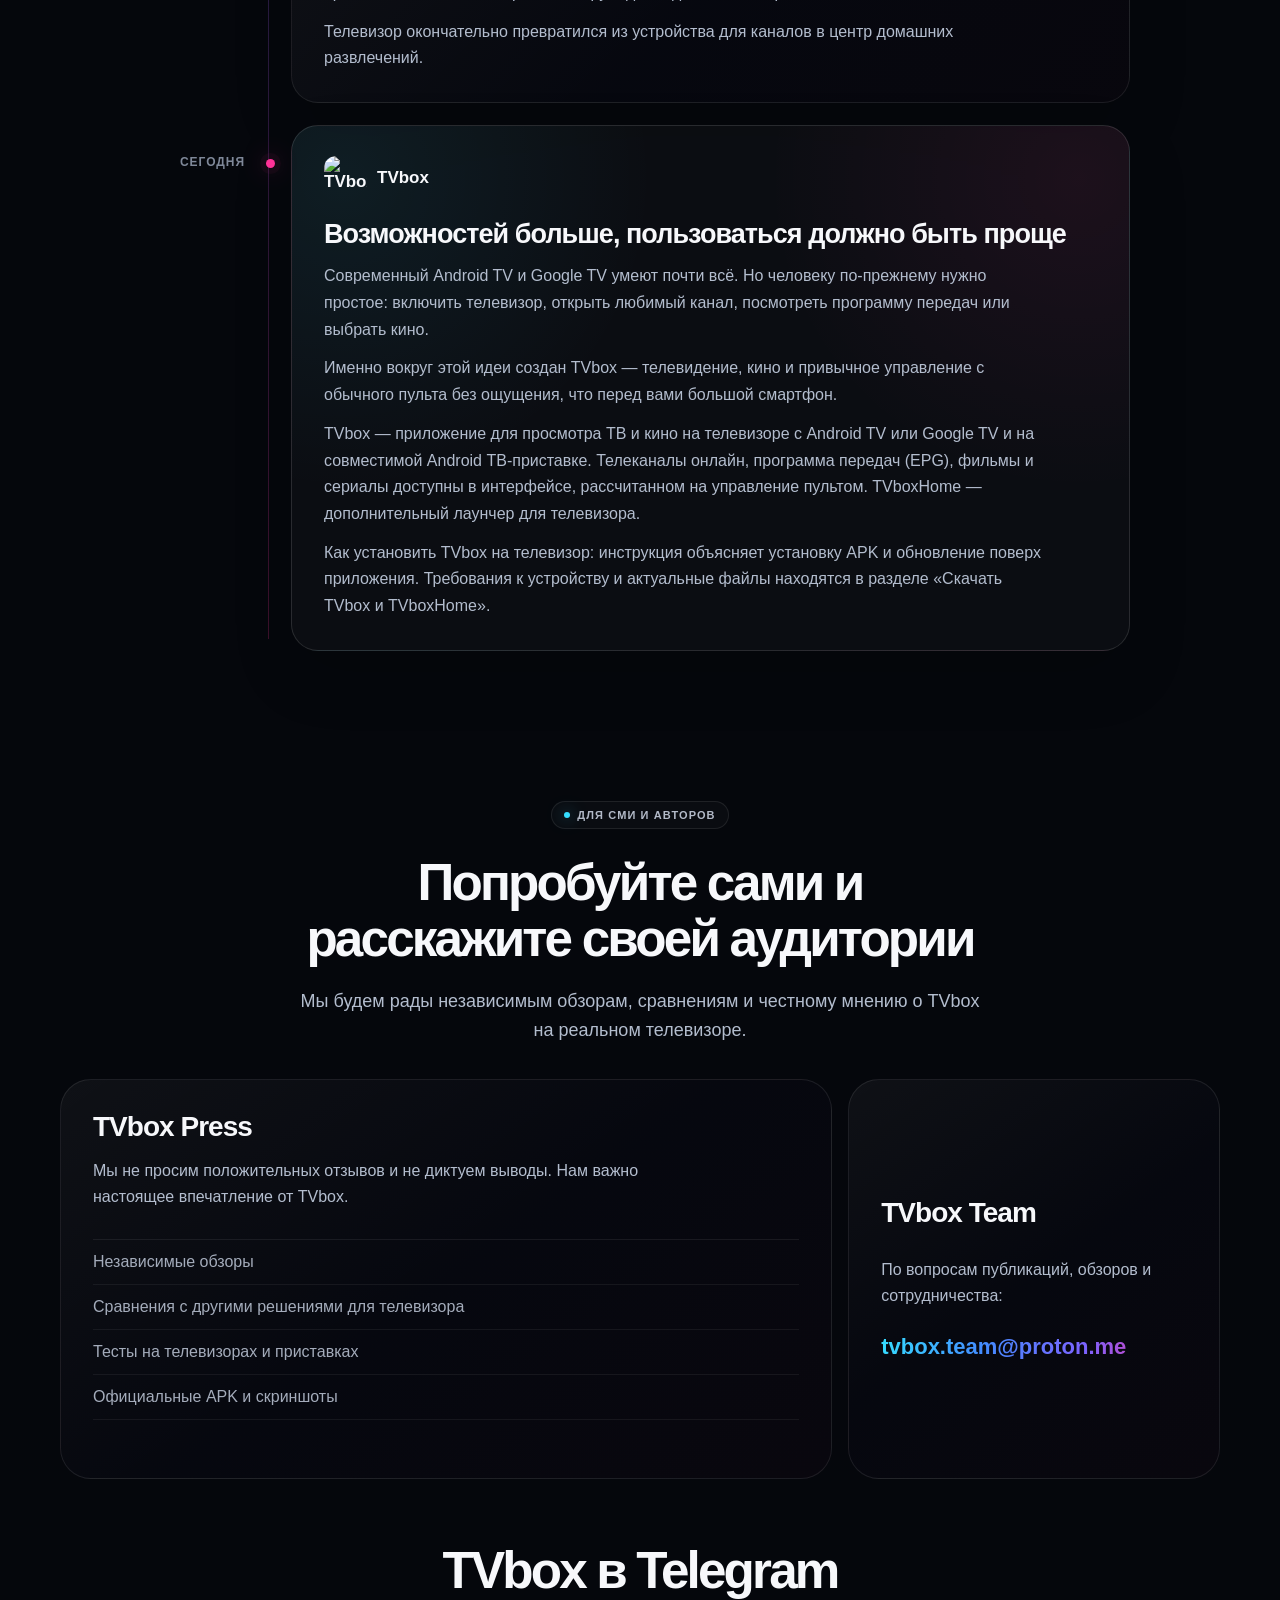
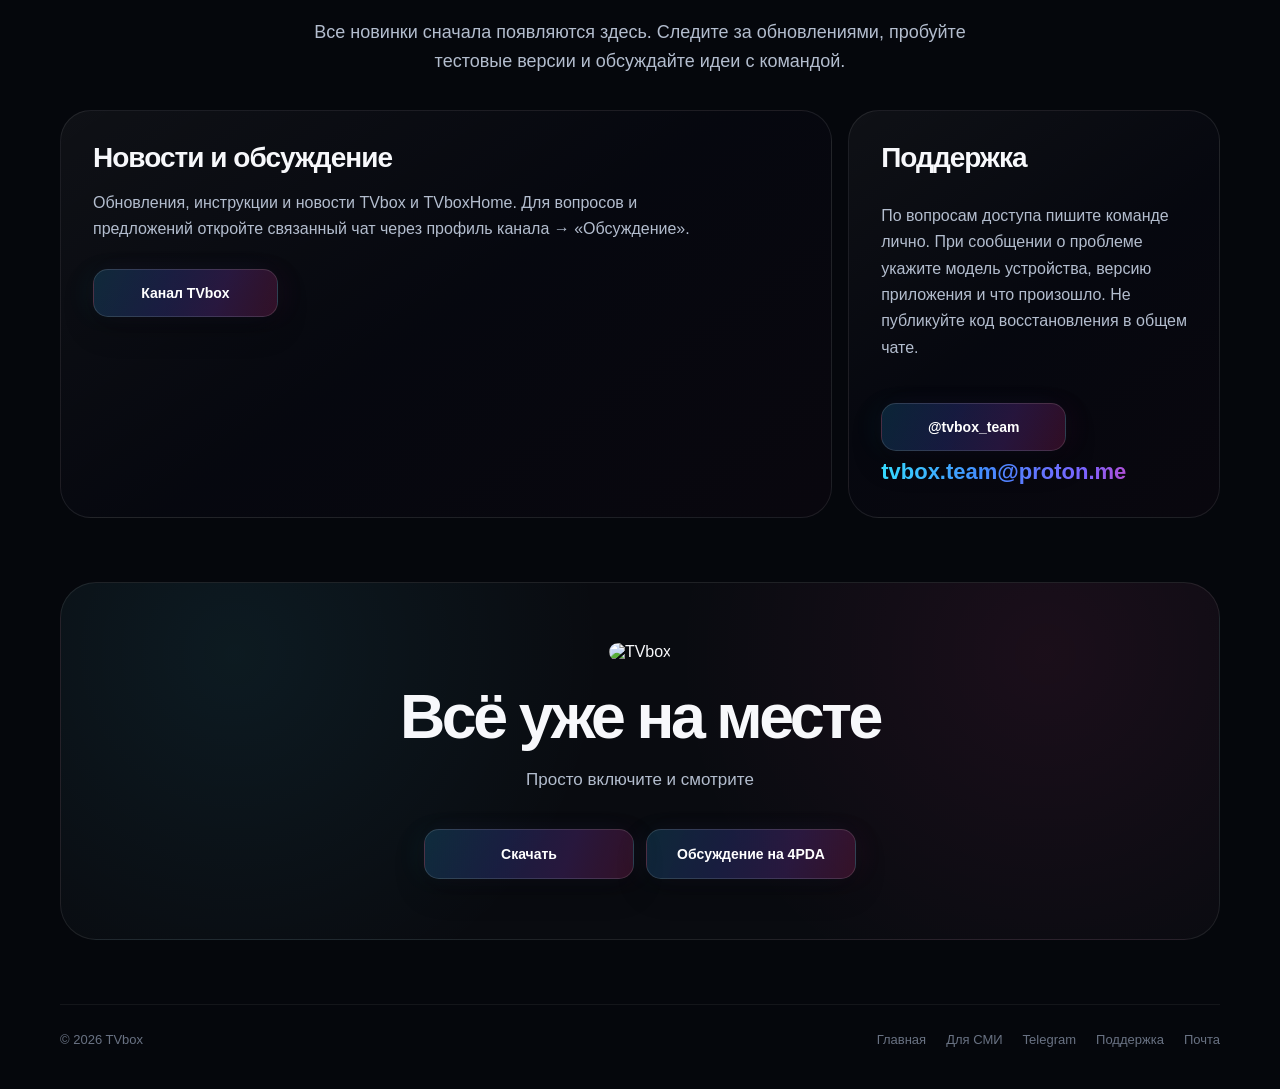
==== commit 4d5e488e: "Align download cards and describe TVboxHome consistently as a launcher" ====
--- a/index.html
+++ b/index.html
@@ -137,7 +137,7 @@
       </div><div class="hero-preview"><div class="screen-switcher" role="group" aria-label="Посмотреть интерфейс приложения">
 <button type="button" class="screen-choice" aria-pressed="true" data-screen="03_tvbox_tv.jpg" data-alt="Телевидение в TVbox: каналы и программа передач">Телевидение</button>
 <button type="button" class="screen-choice" aria-pressed="false" data-screen="04_tvbox_cinema.jpg" data-alt="Кинотеатр TVbox: фильмы и сериалы">Кинотеатр</button>
-<button type="button" class="screen-choice" aria-pressed="false" data-screen="01_tvboxhome.jpg" data-alt="Домашний экран TVboxHome">Домашний экран</button></div>
+<button type="button" class="screen-choice" aria-pressed="false" data-screen="01_tvboxhome.jpg" data-alt="Лаунчер TVboxHome">Лаунчер</button></div>
       <div class="hero-screen">
         <img width="1920" height="1080" decoding="async" src="assets/screenshots/web/03_tvbox_tv.jpg"
              alt="Телевидение в TVbox на Android TV"
@@ -307,7 +307,7 @@
           </h2>
 
           <p>
-            TVboxHome — домашний экран для телевизора.
+            TVboxHome — лаунчер для телевизора.
             Любимые каналы, кино, YouTube и ваши приложения
             собраны в одном месте.
           </p>
@@ -317,7 +317,7 @@
         </div>
 
         <img width="1920" height="1080" decoding="async" loading="lazy" src="assets/screenshots/web/01_tvboxhome.jpg"
-             alt="Домашний экран TVboxHome для Android TV и Google TV">
+             alt="Лаунчер TVboxHome для Android TV и Google TV">
 
       </div>
 
@@ -340,63 +340,38 @@
 
         <p>
           TVbox отвечает за телевидение и кино.
-          TVboxHome — за главный экран.
+          TVboxHome — лаунчер для запуска приложений.
           Можно установить одно приложение или использовать оба вместе.
         </p>
 
       </div>
 
 
-      <div class="download-area">
-
+      <div class="download-area download-products">
         <article class="download-card">
-
-          <img width="192" height="192" decoding="async" class="download-icon"
-               src="assets/icons/tvbox.png"
-               alt="TVbox">
-
-          <h3>TVbox 2.5.7</h3>
-          <p>Обновление от 4 ноября 2026: улучшения и оптимизация.</p>
-
-          <p>
-            Телевидение, программа передач и кино
-            в одном приложении для большого экрана.
-          </p>
-
-          <a class="btn btn-primary download-main-btn"
-             href="https://raw.githubusercontent.com/Commodo163/sys-cache-7c91/main/data/apk/TVbox_2.5.7.apk" data-goatcounter-click="download-tvbox-2-5-7" data-goatcounter-title="Скачать TVbox 2.5.7">
-            Скачать TVbox 2.5.7
-          </a>
-
-          <p>
-            <a href="https://4pda.to/forum/index.php?showtopic=1122360&amp;view=findpost&amp;p=145469091">Инструкция по установке и использованию</a>
-          </p>
-
-        </article>
-
-
+          <div class="product-heading">
+            <img width="74" height="74" class="download-icon" src="assets/icons/tvbox.png" alt="">
+            <div><h3>TVbox</h3><span class="product-version">Версия 2.5.7</span></div>
+          </div>
+          <p class="product-description">Телеканалы, программа передач, фильмы и сериалы — в одном приложении.</p>
+          <div class="product-actions">
+            <a class="btn btn-primary download-main-btn" href="https://raw.githubusercontent.com/Commodo163/sys-cache-7c91/main/data/apk/TVbox_2.5.7.apk" data-goatcounter-click="download-tvbox-2-5-7" data-goatcounter-title="Скачать TVbox 2.5.7">Скачать TVbox <span aria-hidden="true">↓</span></a>
+            <a class="product-guide" href="/ustanovka/" data-goatcounter-click="open-site-install-guide">Как установить TVbox →</a>
+          </div>
+        </article>
         <article class="download-card home">
-
-          <img width="192" height="192" decoding="async" class="download-icon"
-               src="assets/icons/tvboxhome.png"
-               alt="TVboxHome">
-
-          <h3>TVboxHome 1.2.1</h3>
-          <p>Улучшения и оптимизация. Обновляйте поверх, чтобы сохранить настройки.</p>
-
-          <p>
-            Простой домашний экран для Android TV и Google TV
-            с быстрым доступом к тому, чем вы пользуетесь каждый день.
-          </p>
-
-          <a class="btn btn-primary download-main-btn"
-             href="https://raw.githubusercontent.com/Commodo163/sys-cache-7c91/main/data/apk/TVboxHome_1.2.1.apk" data-goatcounter-click="download-tvboxhome-1-2-1" data-goatcounter-title="Скачать TVboxHome 1.2.1">
-            Скачать TVboxHome
-          </a>
-
-        </article>
-
-      </div>
+          <div class="product-heading">
+            <img width="74" height="74" class="download-icon" src="assets/icons/tvboxhome.png" alt="">
+            <div><h3>TVboxHome</h3><span class="product-version">Версия 1.2.1</span></div>
+          </div>
+          <p class="product-description">Лаунчер с любимыми каналами, продолжением просмотра и быстрым запуском приложений.</p>
+          <div class="product-actions">
+            <a class="btn btn-primary download-main-btn" href="https://raw.githubusercontent.com/Commodo163/sys-cache-7c91/main/data/apk/TVboxHome_1.2.1.apk" data-goatcounter-click="download-tvboxhome-1-2-1" data-goatcounter-title="Скачать TVboxHome 1.2.1">Скачать TVboxHome <span aria-hidden="true">↓</span></a>
+            <a class="product-guide" href="/tvboxhome/">Подробнее о TVboxHome →</a>
+          </div>
+        </article>
+      </div>
+      <p class="download-update-note">Обновление от 4 ноября 2026 — улучшения и оптимизация.<br>Устанавливайте поверх: удалять приложение и очищать данные не нужно.</p>
 
     </div>
   </section>
@@ -407,7 +382,7 @@
       <div class="section-head"><div class="eyebrow">Установка</div><h2>Как установить TVbox на телевизор</h2>
         <p>Подходит для Android TV и Google TV с Android 8.0 и выше. Для Samsung Tizen и LG webOS нужен отдельный Android TV-бокс.</p></div>
       <ol class="install-steps">
-        <li><strong>Скачайте APK.</strong> Используйте кнопку TVbox на этой странице. TVboxHome — отдельный необязательный домашний экран.</li>
+        <li><strong>Скачайте APK.</strong> Используйте кнопку TVbox на этой странице. TVboxHome — отдельный лаунчер, его установка необязательна.</li>
         <li><strong>Откройте файл на телевизоре.</strong> Передайте APK на устройство, например на USB-накопителе, и откройте через файловый менеджер. Если Android запросит разрешение на установку, разрешите его для этого файлового менеджера.</li>
         <li><strong>Сохраните код восстановления.</strong> При первом входе следуйте подсказкам TVbox. Если переустанавливаете приложение, используйте свой сохранённый код. Не публикуйте код и не передавайте его посторонним.</li>
       </ol>
@@ -475,8 +450,7 @@
           <h3>Нужно ли устанавливать TVboxHome?</h3>
           <p>
             Нет. TVbox и TVboxHome можно использовать отдельно.
-            Вместе они превращают телевидение, кино и домашний экран
-            в одну систему.
+            Лаунчер позволяет быстро открыть TVbox и продолжить просмотр.
           </p>
         </article>
 
@@ -698,7 +672,7 @@
               с Android TV или Google TV и на совместимой Android ТВ-приставке.
               Телеканалы онлайн, программа передач (EPG), фильмы и сериалы
               доступны в интерфейсе, рассчитанном на управление пультом.
-              TVboxHome дополняет его домашним экраном — лаунчером для телевизора.
+              TVboxHome — дополнительный лаунчер для телевизора.
             </p>
             <p>
               <a href="#install">Как установить TVbox на телевизор</a>:
--- a/assets/experience.css
+++ b/assets/experience.css
@@ -15,3 +15,17 @@
 @media(min-width:1000px){.hero>.hero-layout{display:grid;grid-template-columns:1fr 1.1fr;gap:42px;align-items:center}.hero-intro{min-width:0;text-align:left}.hero-intro .hero-icon{margin-left:0}.hero-intro h1{max-width:none}}
 .nav .btn-primary,.hero .btn-primary,.news-card .btn-primary{background:#d8f7ff;color:#07121c;border-color:#d8f7ff;box-shadow:0 8px 28px #39c9ef16}.nav .btn-primary:hover,.hero .btn-primary:hover,.news-card .btn-primary:hover{background:white;border-color:white}
 .hero .hero-icon{align-self:auto}.hero-preview{width:100%}.hero-intro .hero-copy{margin-left:0}
+
+/* Compact download cards: consistent header, copy and action rows. */
+.download-products{gap:24px}
+.download-products .download-card{min-height:0;padding:30px;border-radius:24px;gap:24px}
+.product-heading{display:flex;align-items:center;gap:18px}
+.download-products .download-icon{width:64px;height:64px;margin:0;border-radius:16px}
+.download-products h3{font-size:28px;line-height:1.2;margin:0 0 6px}
+.product-version{color:#aeb8c9;font-size:14px}
+.download-products .product-description{flex:0;min-height:0;max-width:none;margin:0;font-size:17px;line-height:1.65}
+.product-actions{margin-top:auto;display:flex;flex-direction:column;gap:16px}
+.download-products .download-card .download-main-btn{width:100%!important;min-width:0!important;height:auto!important;min-height:50px!important;white-space:normal!important;display:flex;gap:14px}
+.product-guide{font-size:14px;color:#b8dce8;align-self:center;text-align:center;line-height:1.5}
+.download-update-note{text-align:center;color:#aeb8c9;font-size:14px;line-height:1.8;margin:24px auto 0;max-width:680px}
+@media(max-width:720px){.download-products{gap:16px}.download-products .download-card{padding:24px;gap:20px}.download-products h3{font-size:25px}.download-products .product-description{font-size:16px}.download-update-note{padding:0 8px}}
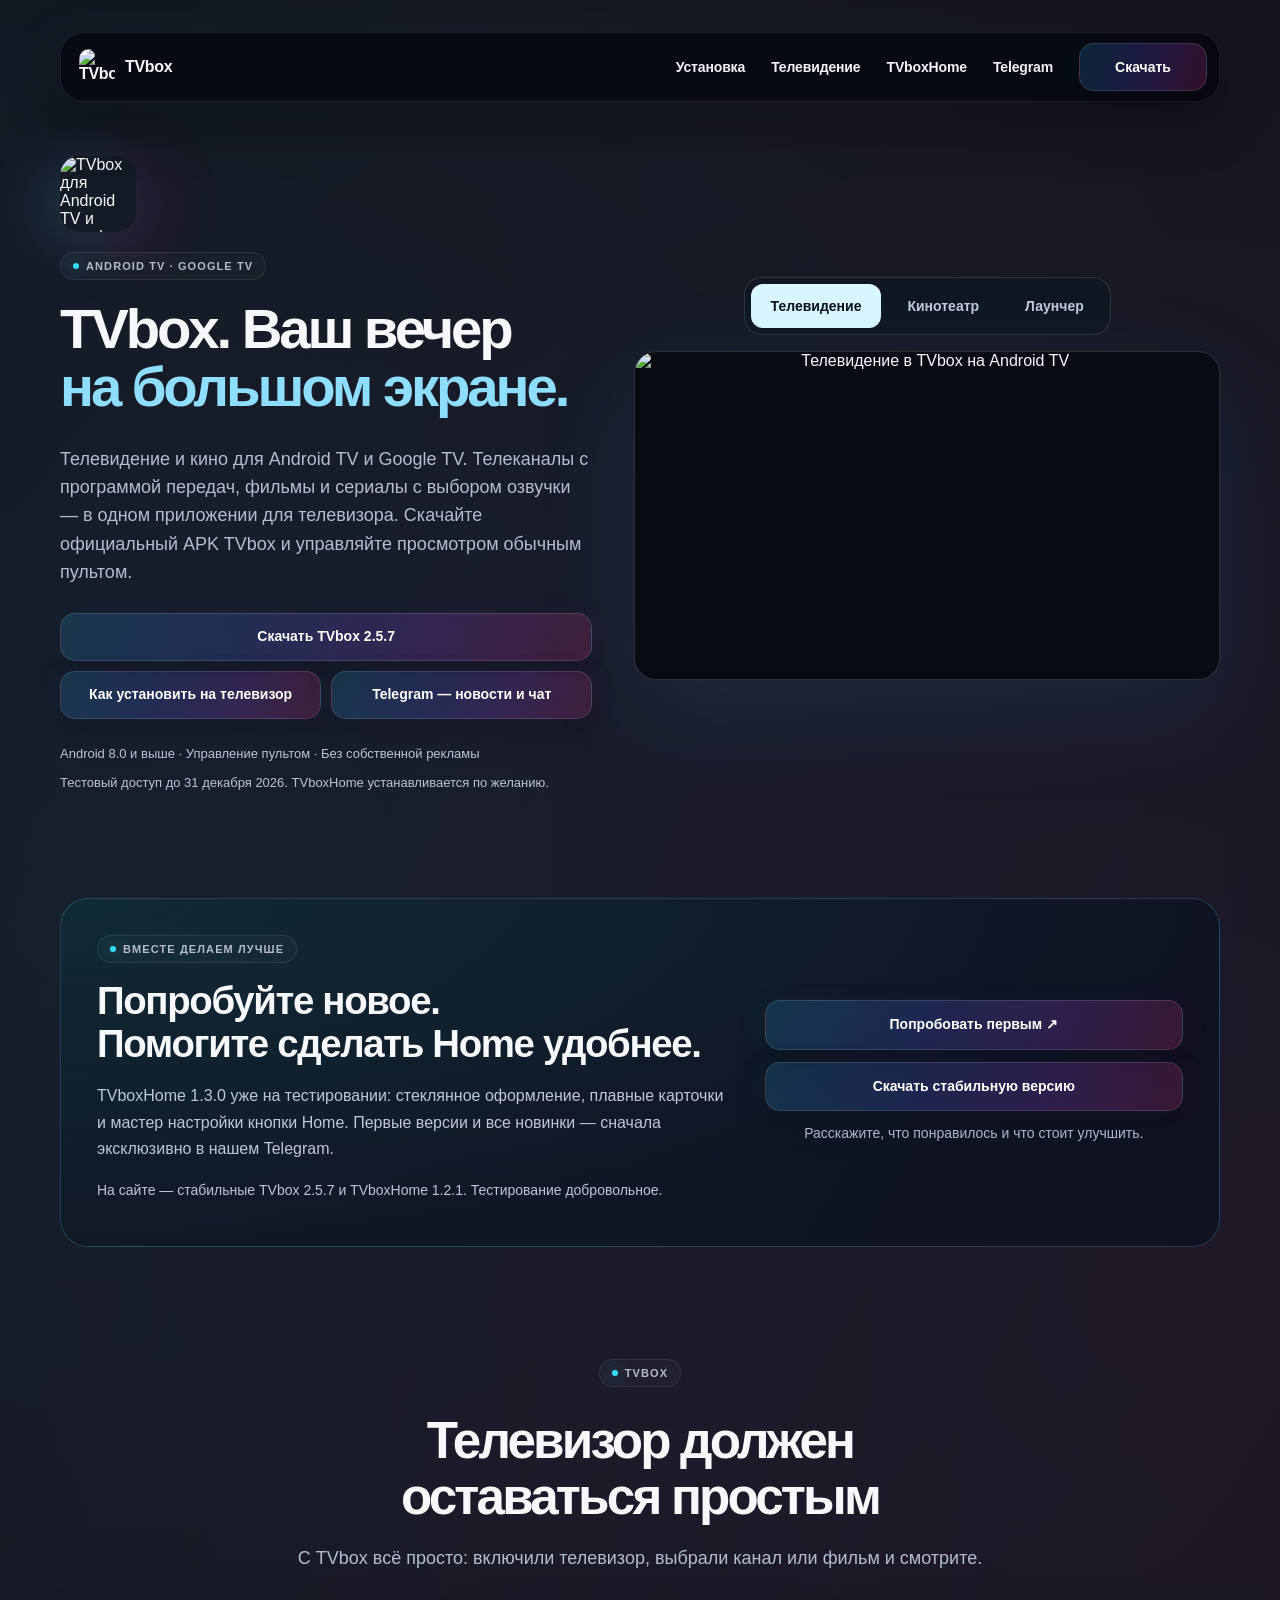
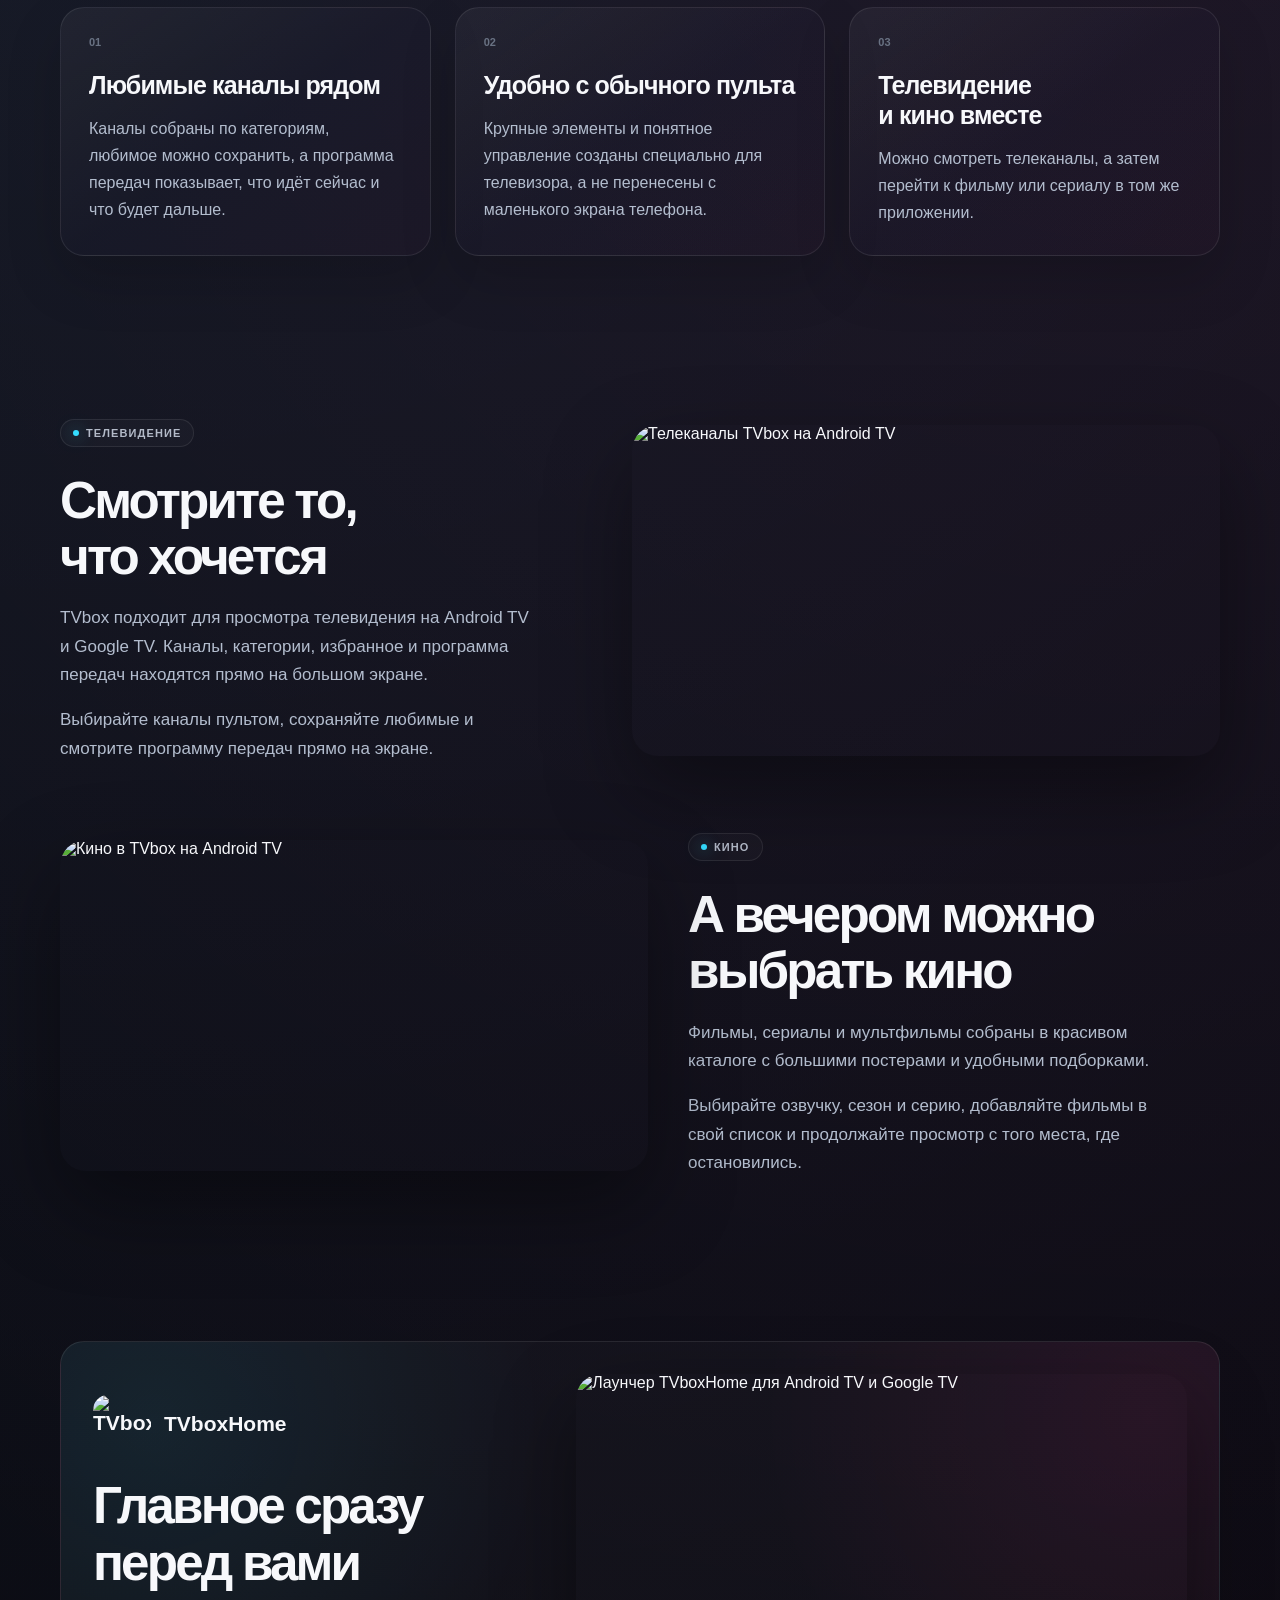
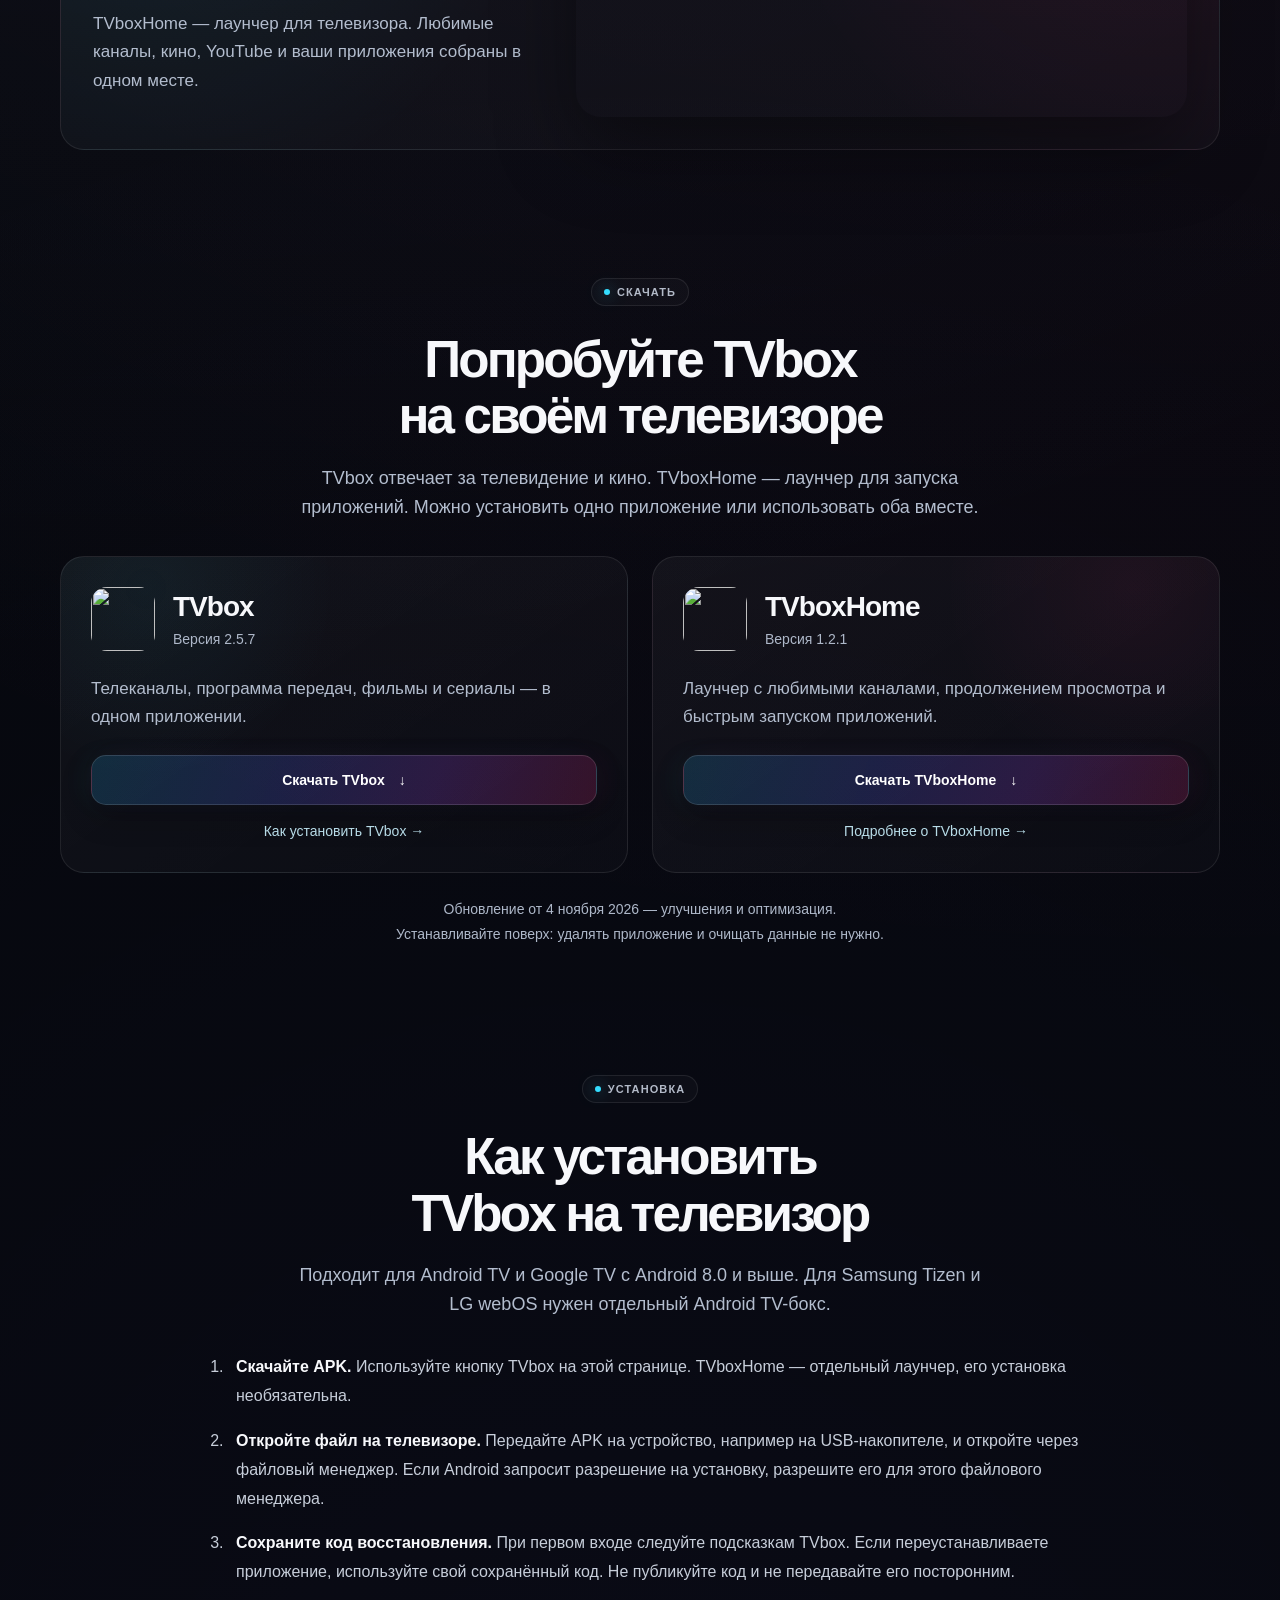
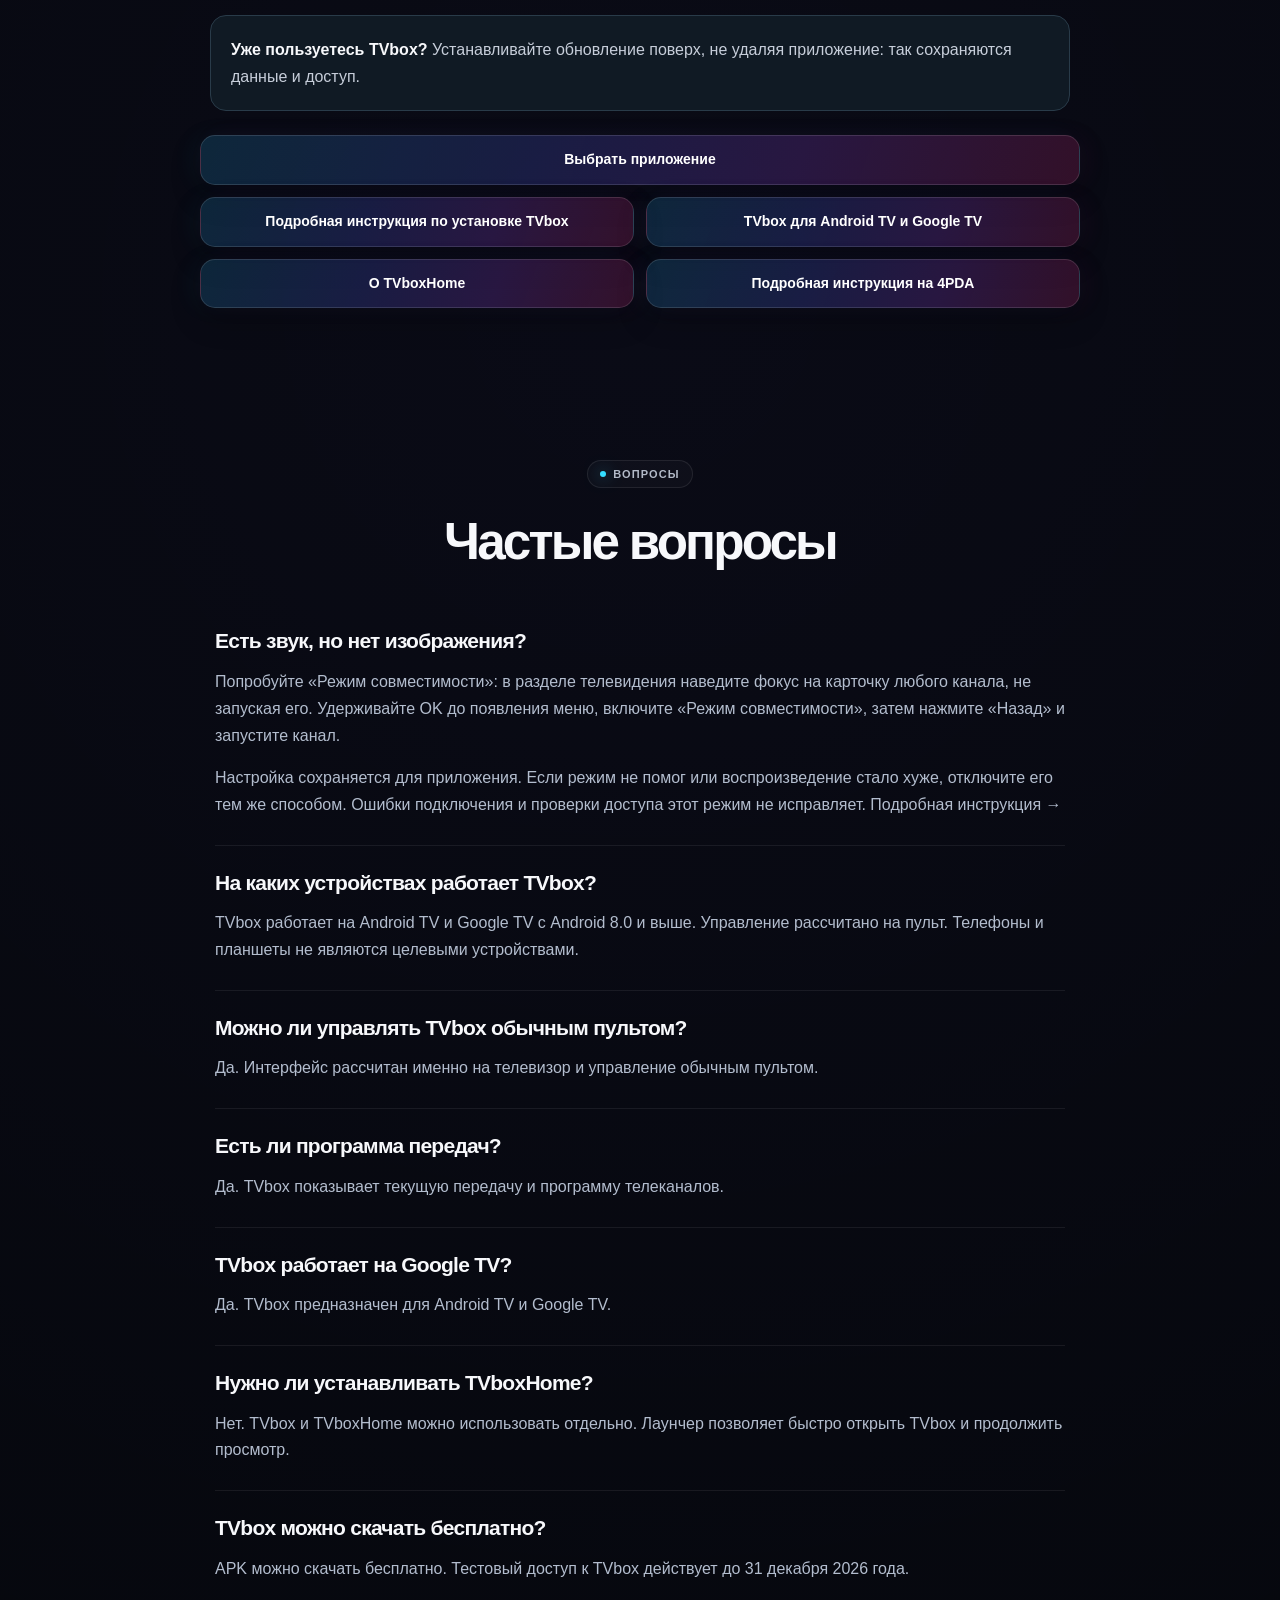
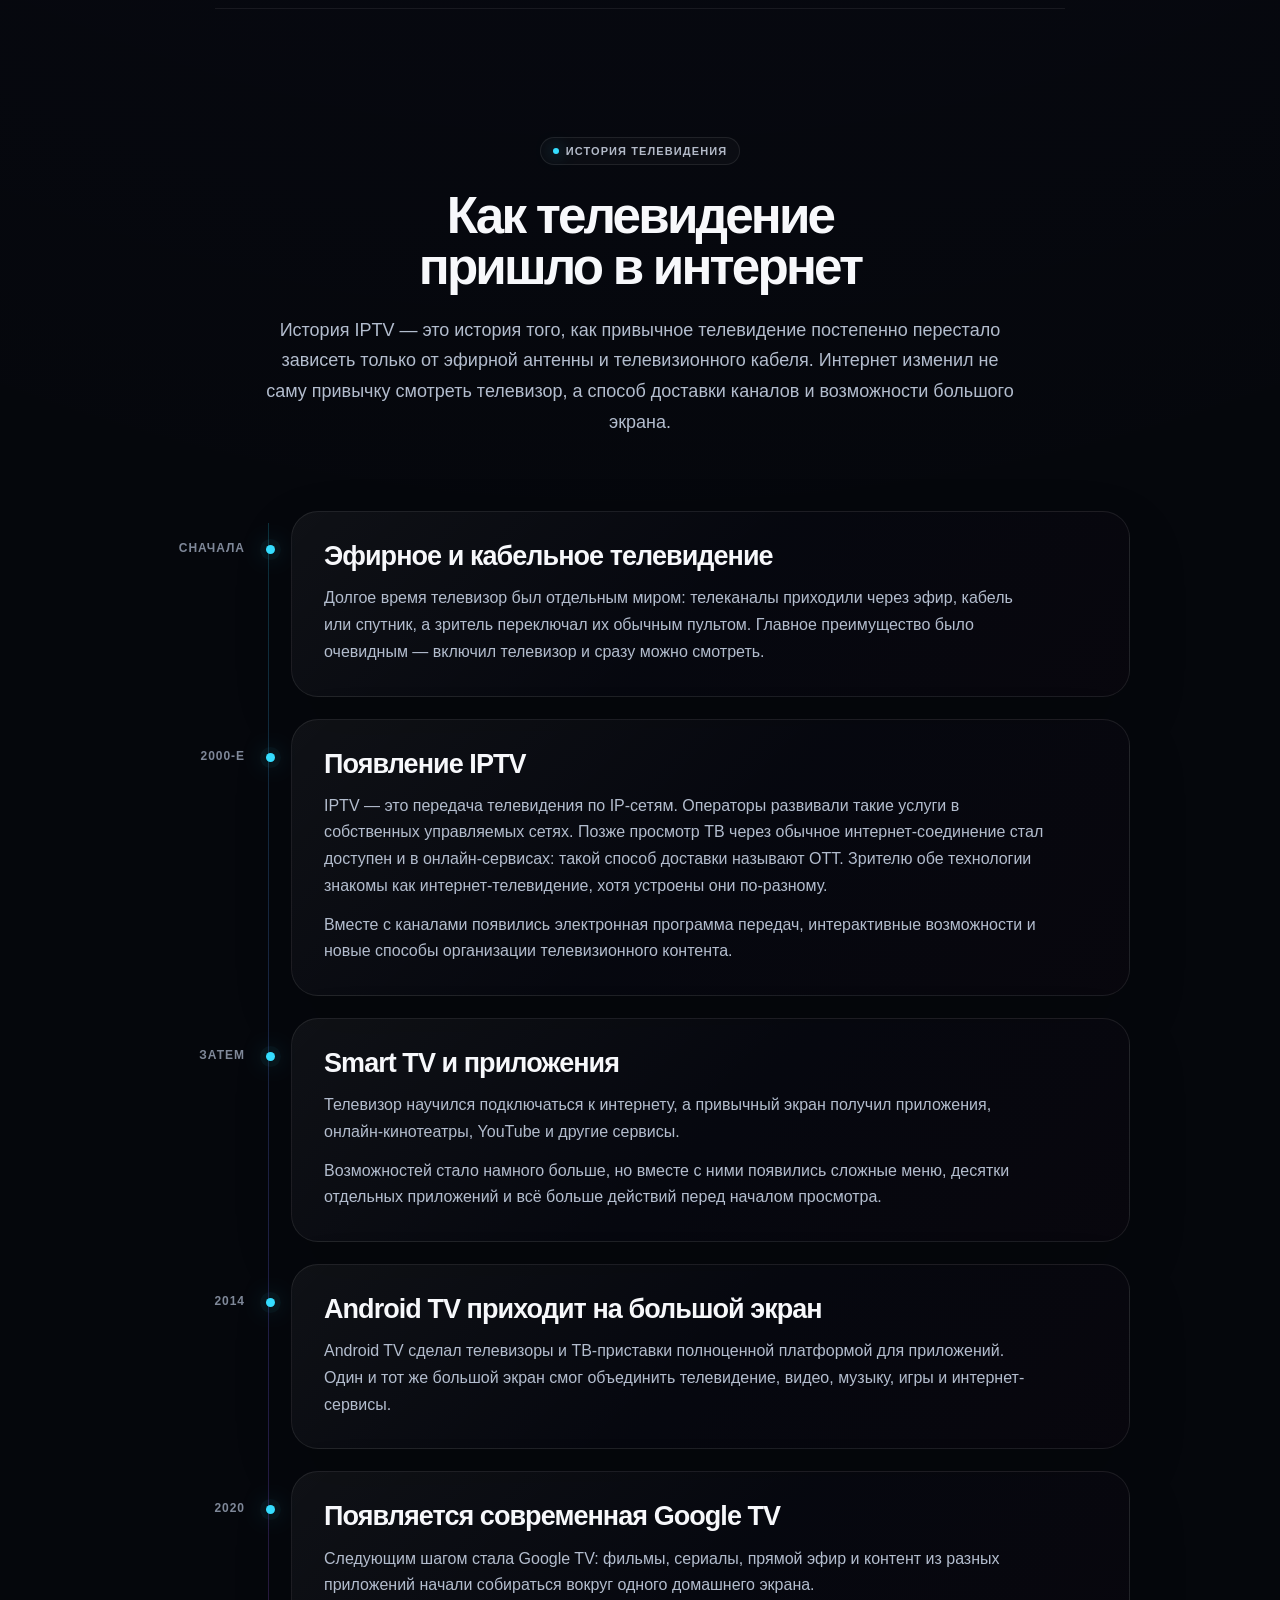
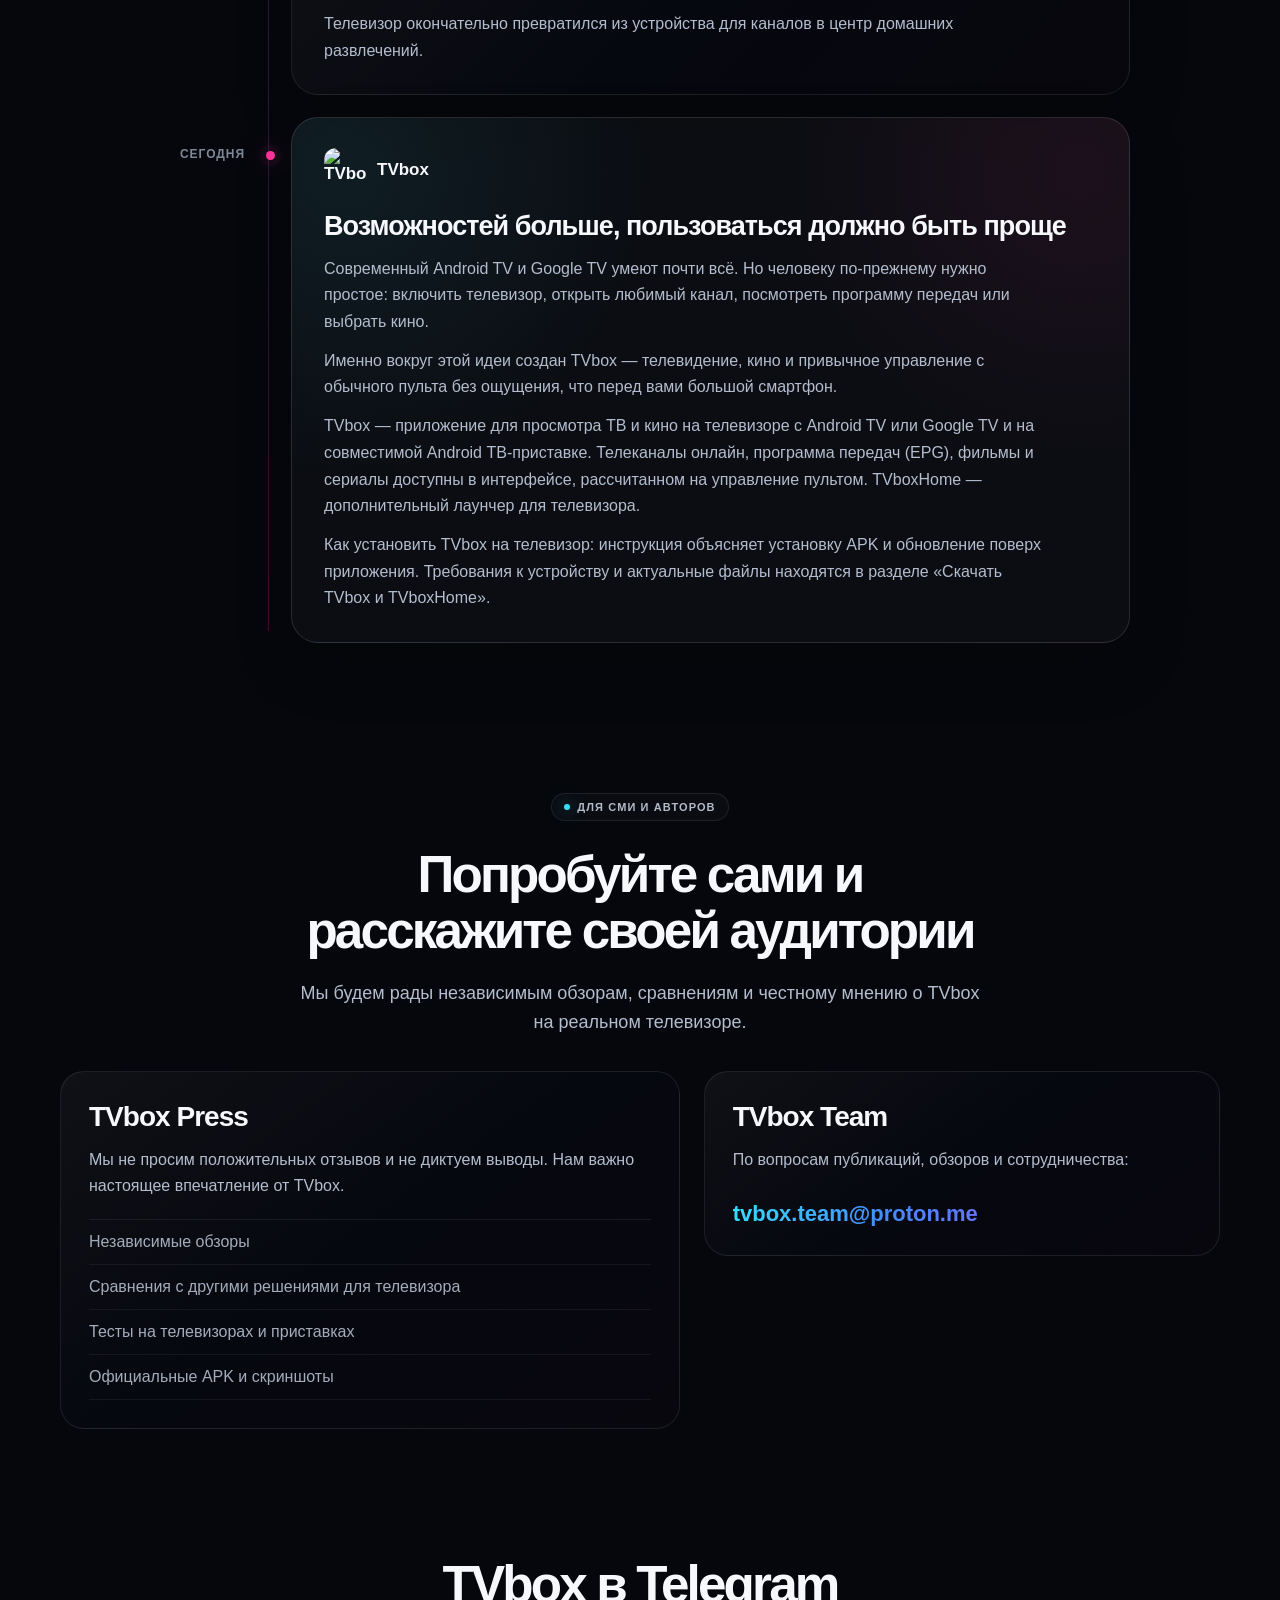
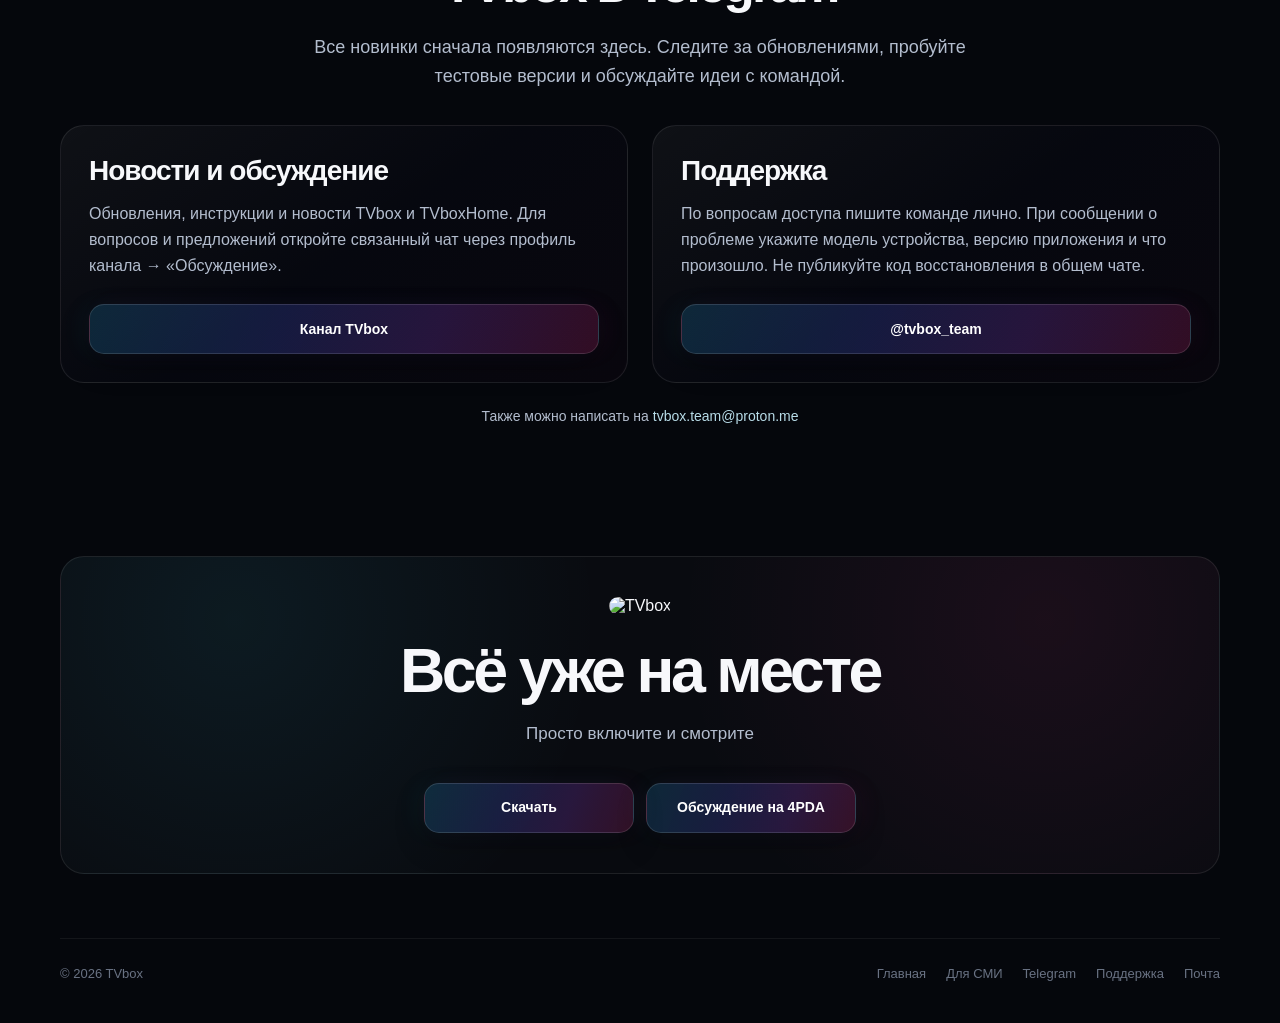
==== commit 7295c87f: "Unify site spacing and responsive action layouts" ====
--- a/index.html
+++ b/index.html
@@ -730,13 +730,7 @@
             <div>Официальные APK и скриншоты</div>
           </div>
 
-          <div class="hero-actions press-actions">
-
-            
-
-            
-
-          </div>
+          
 
         </article>
 
@@ -782,9 +776,10 @@
           <div class="hero-actions press-actions">
             <a class="btn btn-soft" href="https://t.me/tvbox_team" data-goatcounter-click="open-telegram-support" data-goatcounter-title="Поддержка TVbox">@tvbox_team</a>
           </div>
-          <a class="press-mail" href="mailto:tvbox.team@proton.me">tvbox.team@proton.me</a>
-        </article>
-      </div>
+          
+        </article>
+      </div>
+      <p class="community-mail">Также можно написать на <a href="mailto:tvbox.team@proton.me">tvbox.team@proton.me</a></p>
     </div>
   </section>
 
--- a/assets/experience.css
+++ b/assets/experience.css
@@ -29,3 +29,13 @@
 .product-guide{font-size:14px;color:#b8dce8;align-self:center;text-align:center;line-height:1.5}
 .download-update-note{text-align:center;color:#aeb8c9;font-size:14px;line-height:1.8;margin:24px auto 0;max-width:680px}
 @media(max-width:720px){.download-products{gap:16px}.download-products .download-card{padding:24px;gap:20px}.download-products h3{font-size:25px}.download-products .product-description{font-size:16px}.download-update-note{padding:0 8px}}
+
+/* Shared spacing and natural card sizing throughout the landing page. */
+.benefits{gap:24px}.benefits .card{min-height:0;padding:28px;border-radius:24px}.card-number{margin-bottom:22px}.benefits h3{line-height:1.2}.benefits p{margin-bottom:0}
+.feature{gap:40px}.feature-copy p:last-child,.home-copy p:last-child{margin-bottom:0}.home-box{padding:32px;gap:32px;border-radius:24px}
+.press-grid{gap:24px;grid-template-columns:1.2fr 1fr;align-items:start}.press-card{min-height:0;padding:28px;border-radius:24px}.press-card h3{line-height:1.2}.press-card p{margin:0 0 20px}.press-card p:last-child{margin-bottom:0}.press-list{margin-top:20px}.press-contact{justify-content:flex-start}.press-mail{font-size:clamp(16px,2vw,22px);overflow-wrap:anywhere}
+#community{padding:64px 0}#community .press-grid{grid-template-columns:1fr 1fr;align-items:stretch}#community .press-card{display:flex;flex-direction:column}#community .press-actions{margin-top:auto;padding-top:4px}#community .press-actions .btn{width:100%;min-width:0;height:auto;min-height:50px;white-space:normal}.community-mail{text-align:center;font-size:14px;margin:22px 0 0}.community-mail a{color:#b8dce8}
+.quick-actions{display:grid;grid-template-columns:repeat(2,minmax(0,1fr));max-width:880px;margin:24px auto;gap:12px}.quick-actions .btn{width:100%;white-space:normal;text-align:center;line-height:1.4;padding:14px 20px}.quick-actions .btn:first-child{grid-column:1/-1}
+.final-box{padding:40px 28px;border-radius:24px}.final .hero-actions .btn{height:auto!important;min-height:50px!important;white-space:normal;line-height:1.4}.hero-actions{row-gap:12px}.news-actions .btn{white-space:normal;text-align:center;line-height:1.4;padding:14px 20px}.hero-intro .hero-icon{margin-left:0!important;margin-right:0!important}
+@media(max-width:900px){.press-grid{grid-template-columns:1fr}.press-contact{min-height:0}}
+@media(max-width:720px){.benefits{gap:16px}.benefits .card,.press-card{padding:24px}.card-number{margin-bottom:16px}.feature{gap:24px;padding:24px 0}.home-box{padding:24px;gap:24px}.press-grid,#community .press-grid,.quick-actions{grid-template-columns:1fr;gap:16px}#community{padding:42px 0}.final-box{padding:28px 20px}.final .hero-actions{display:grid;width:100%}.hero .hero-actions .btn{white-space:normal;line-height:1.4;padding:14px 16px}.press-mail{font-size:18px}.section-head{margin-bottom:28px}}
